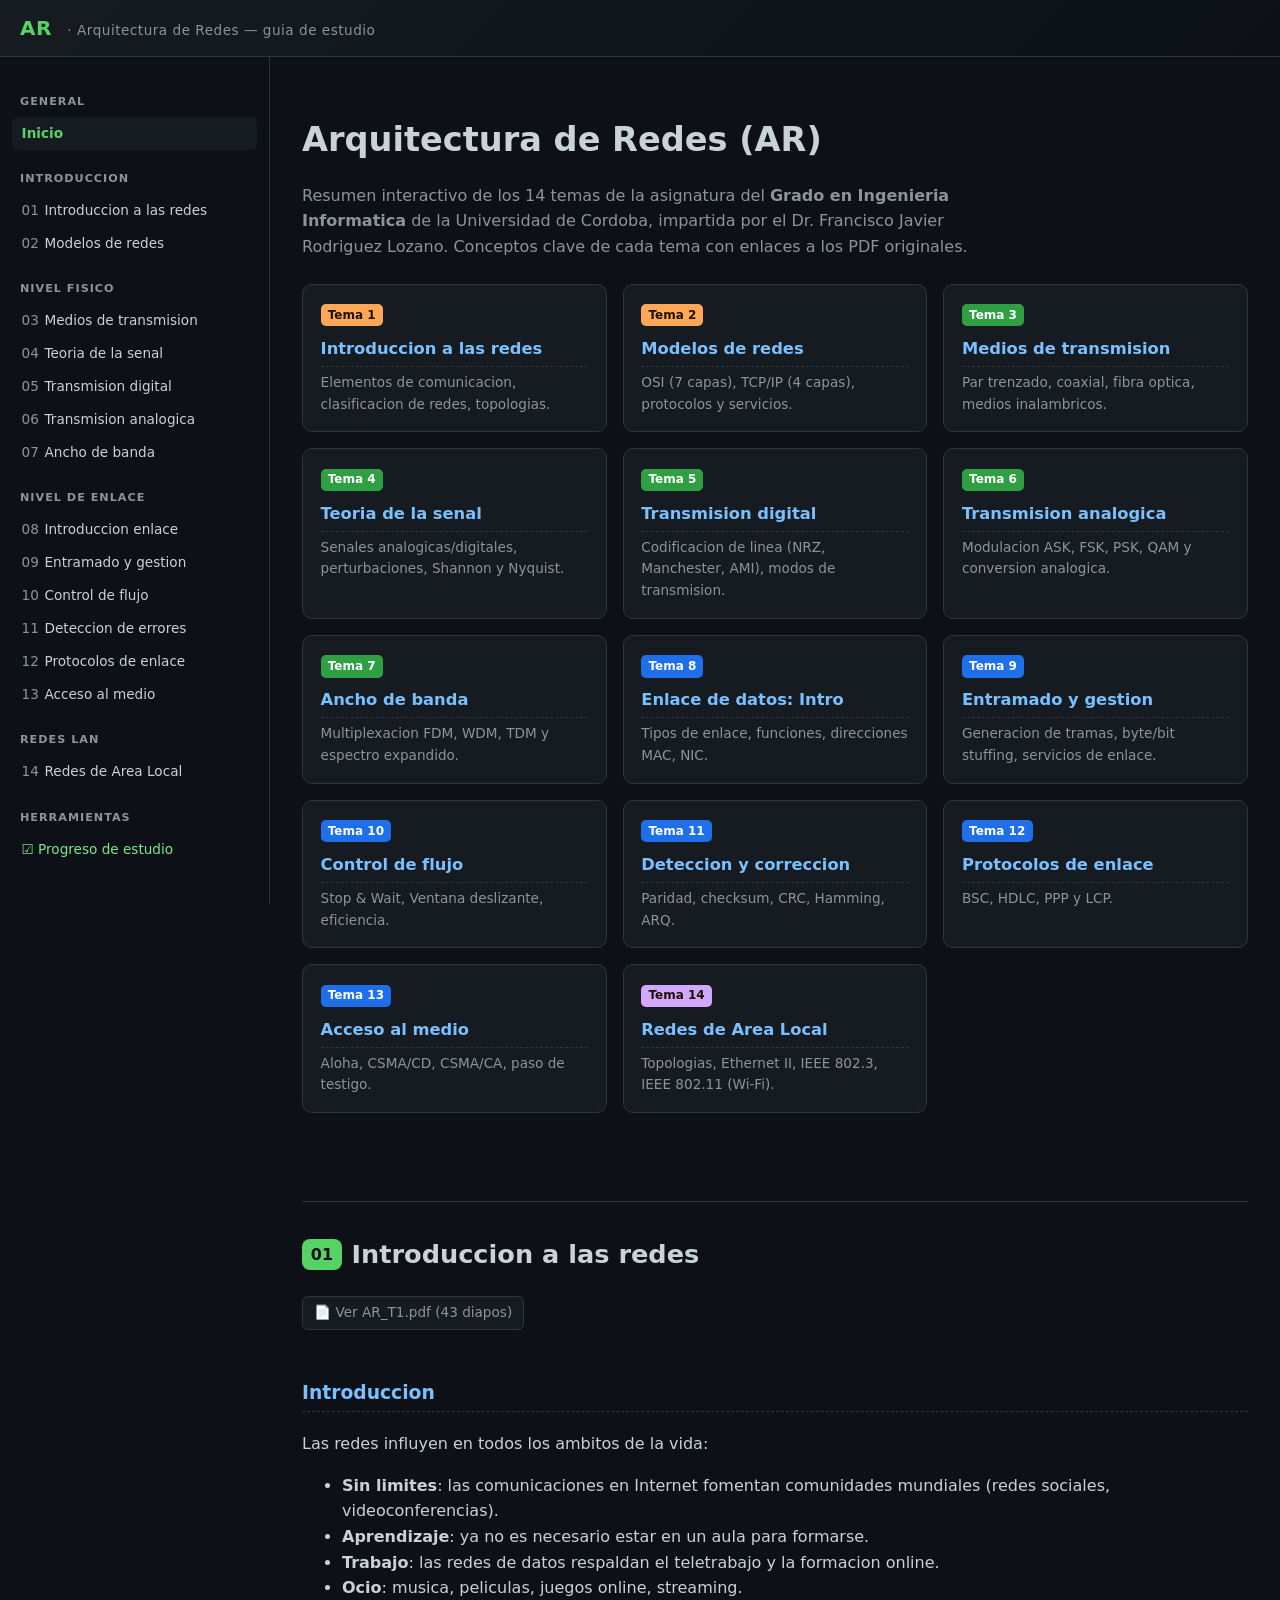
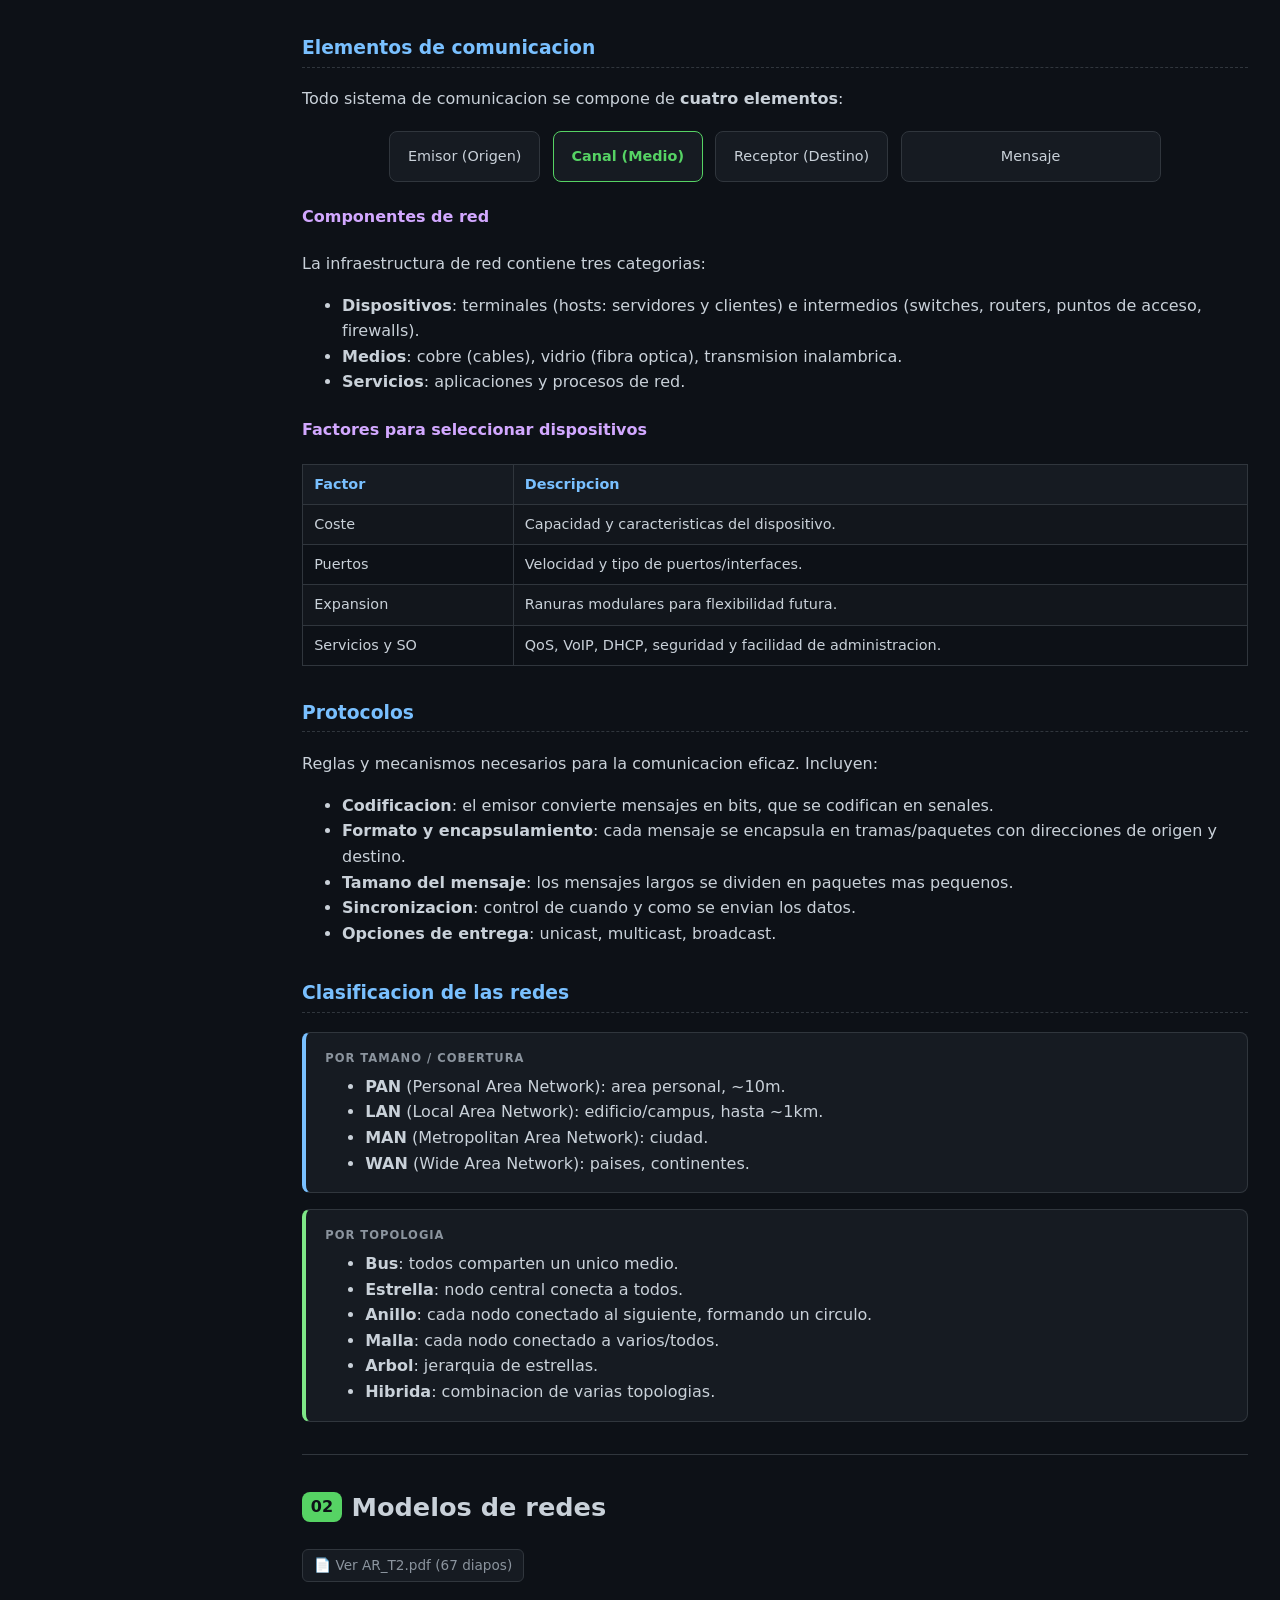
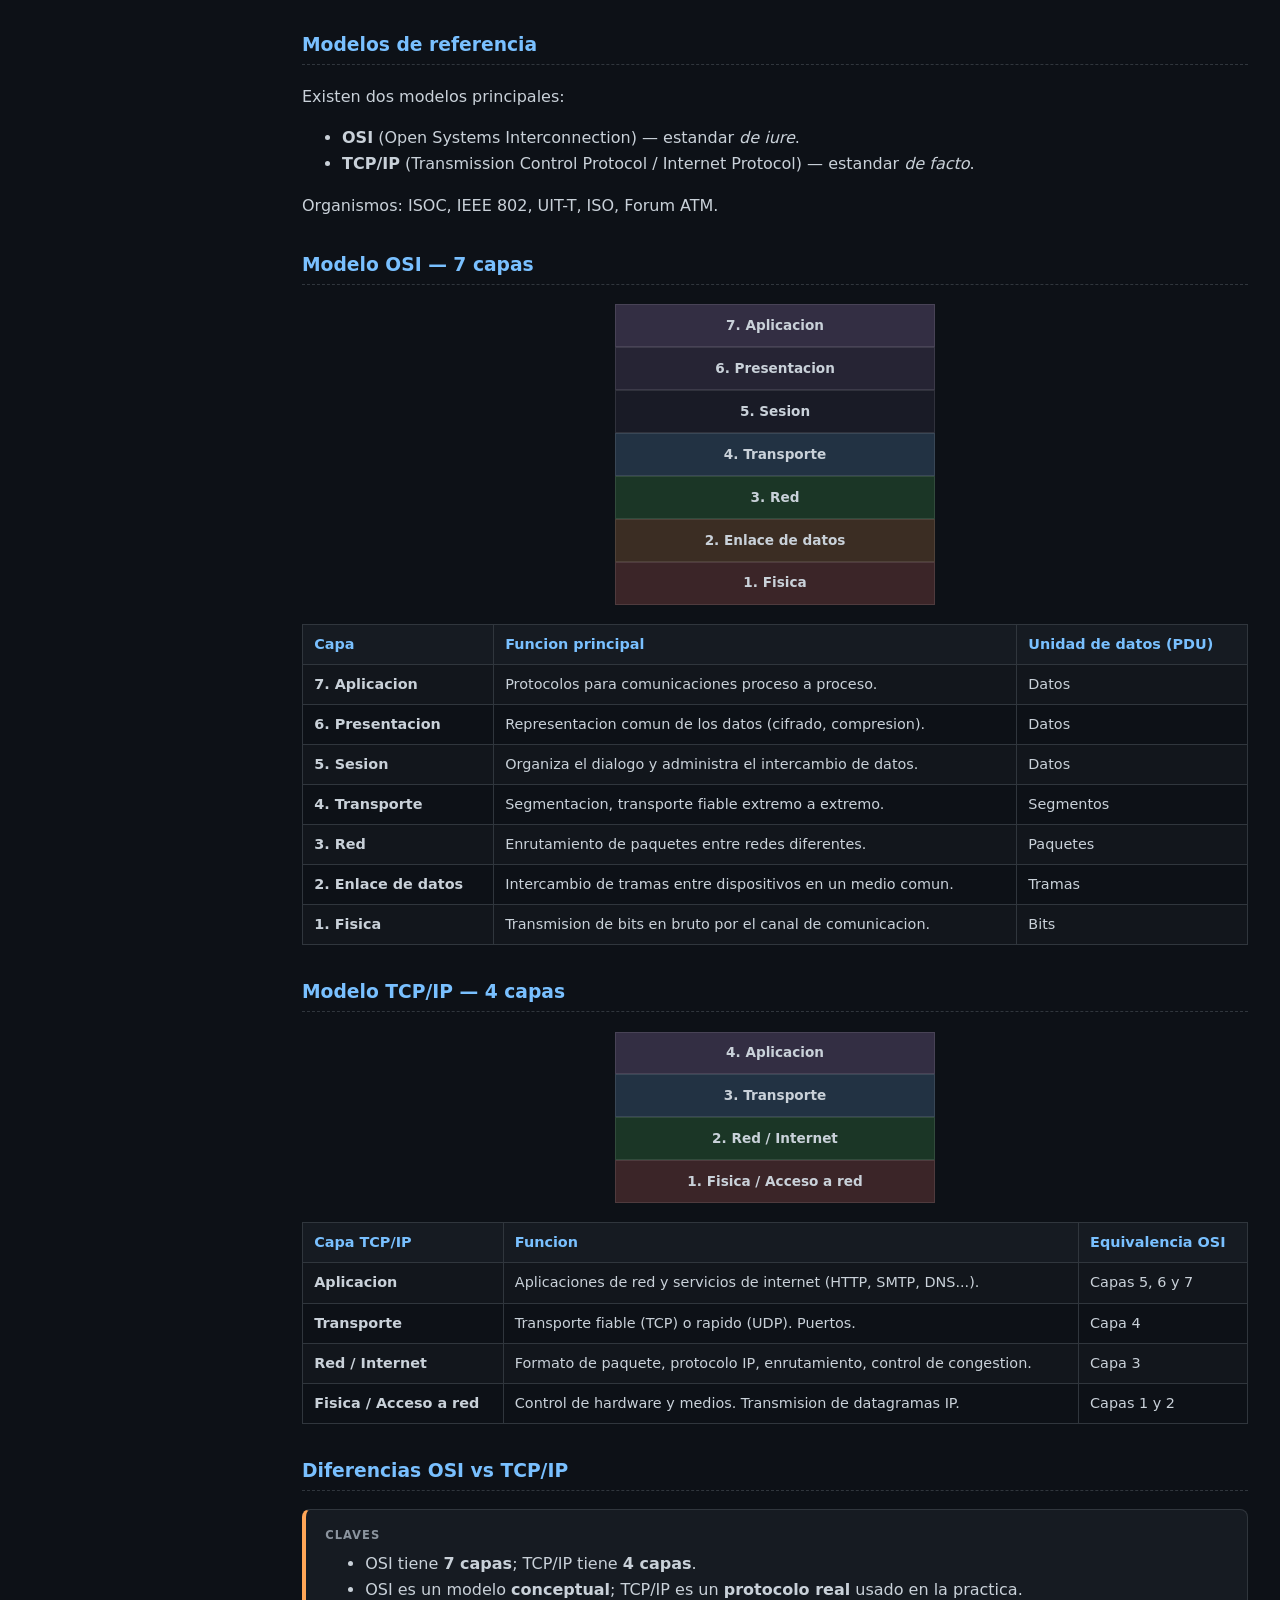
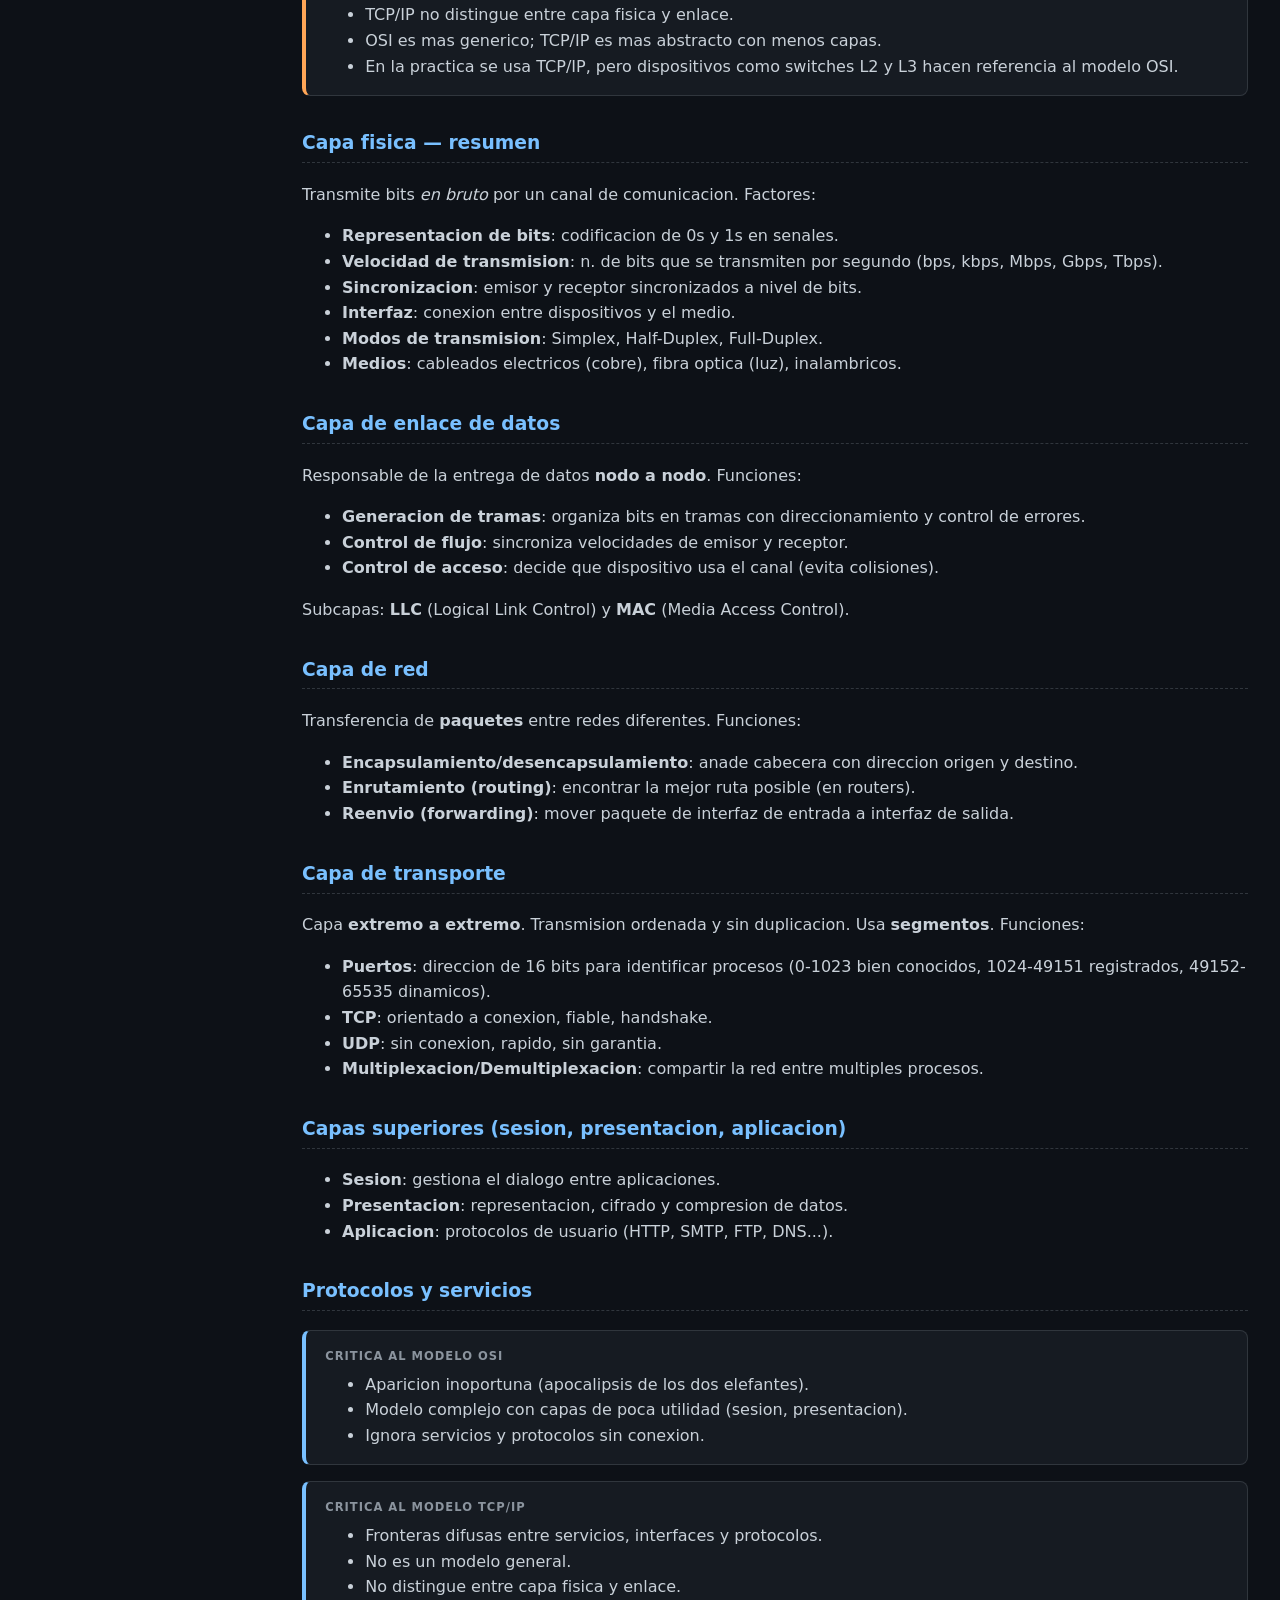
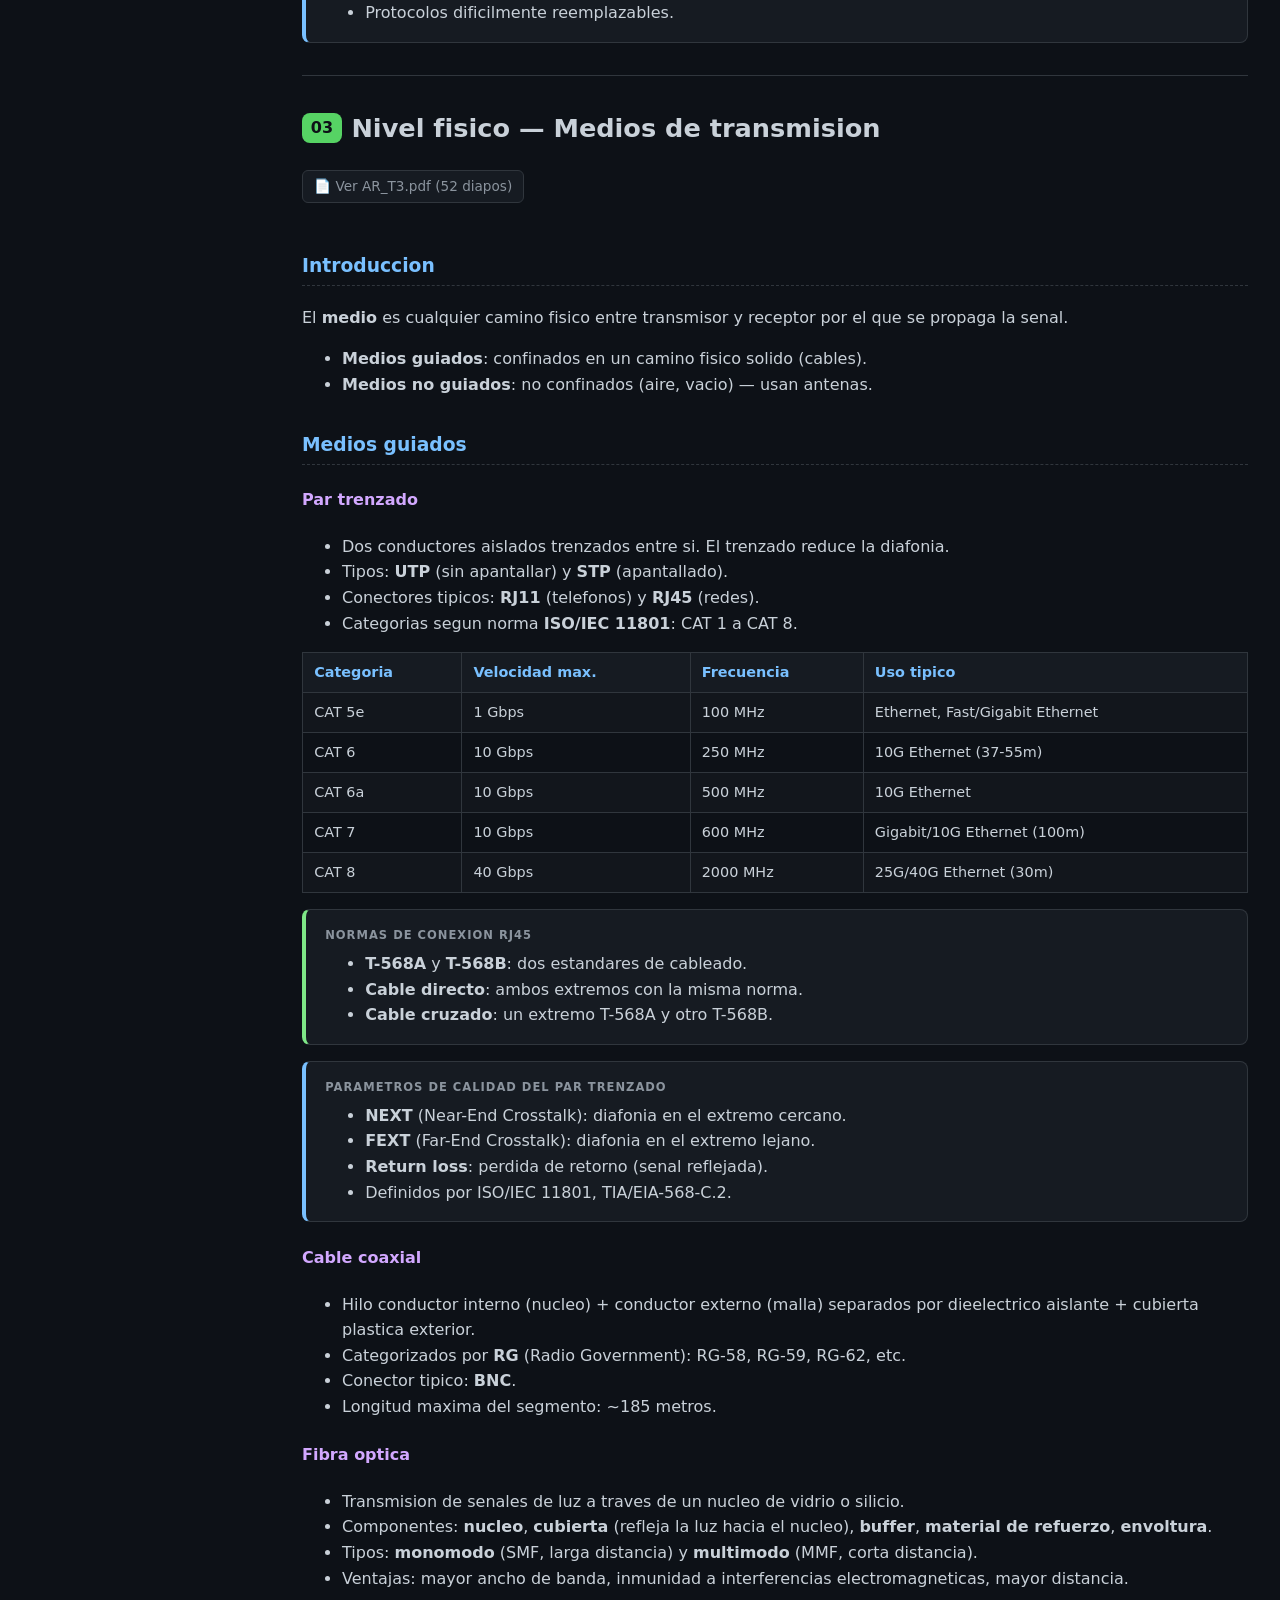
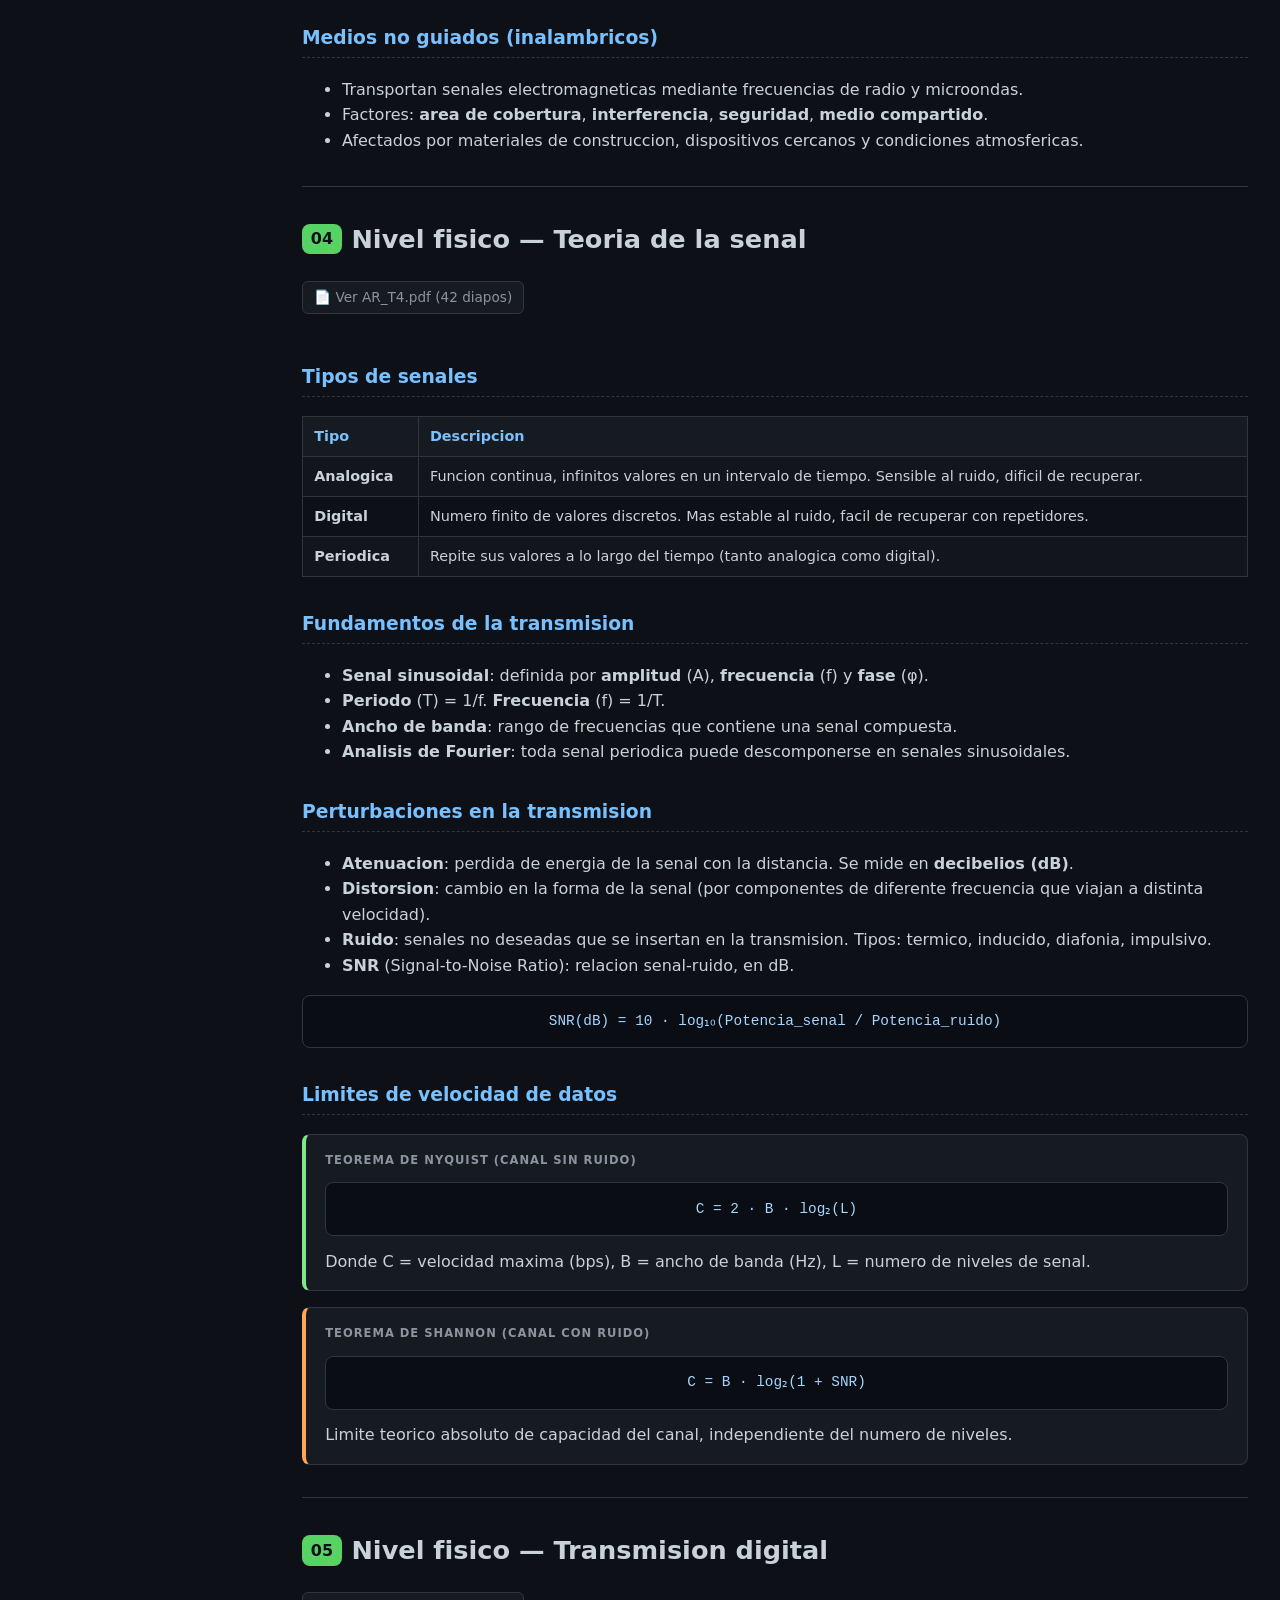
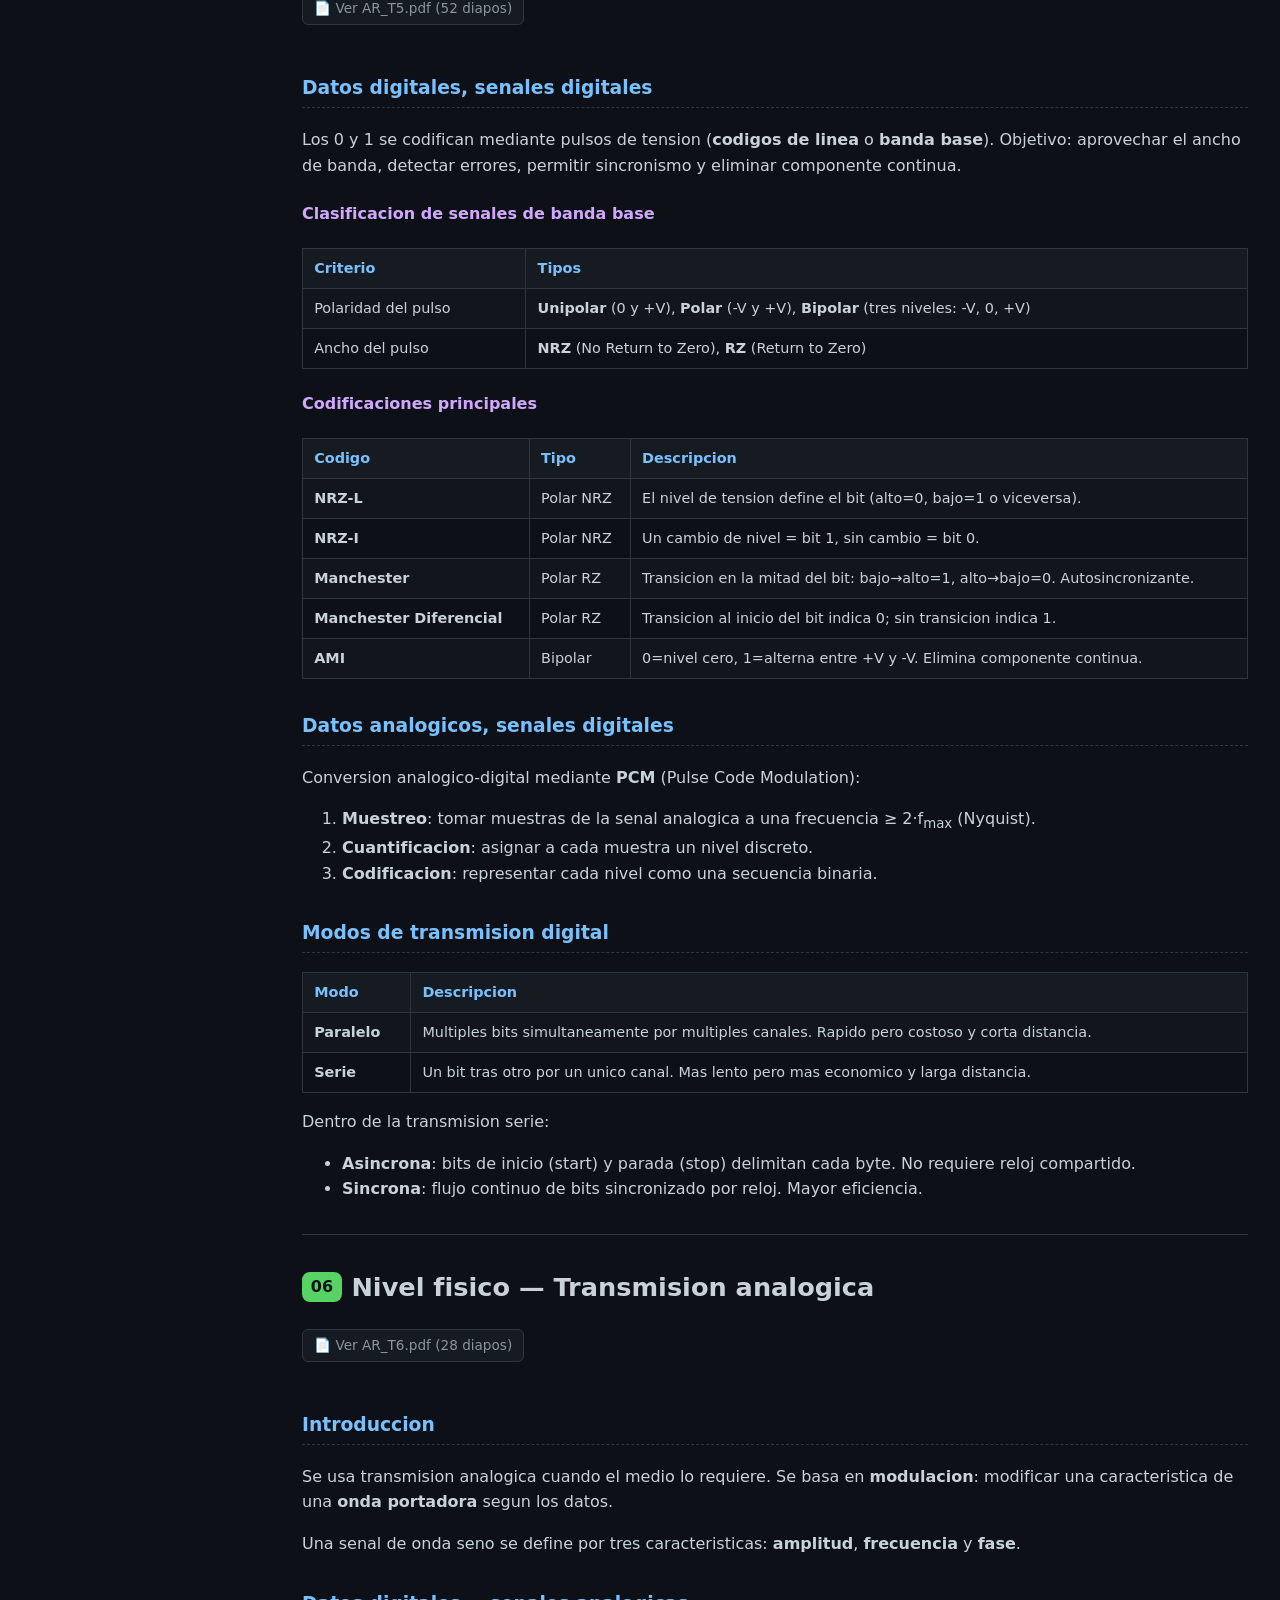
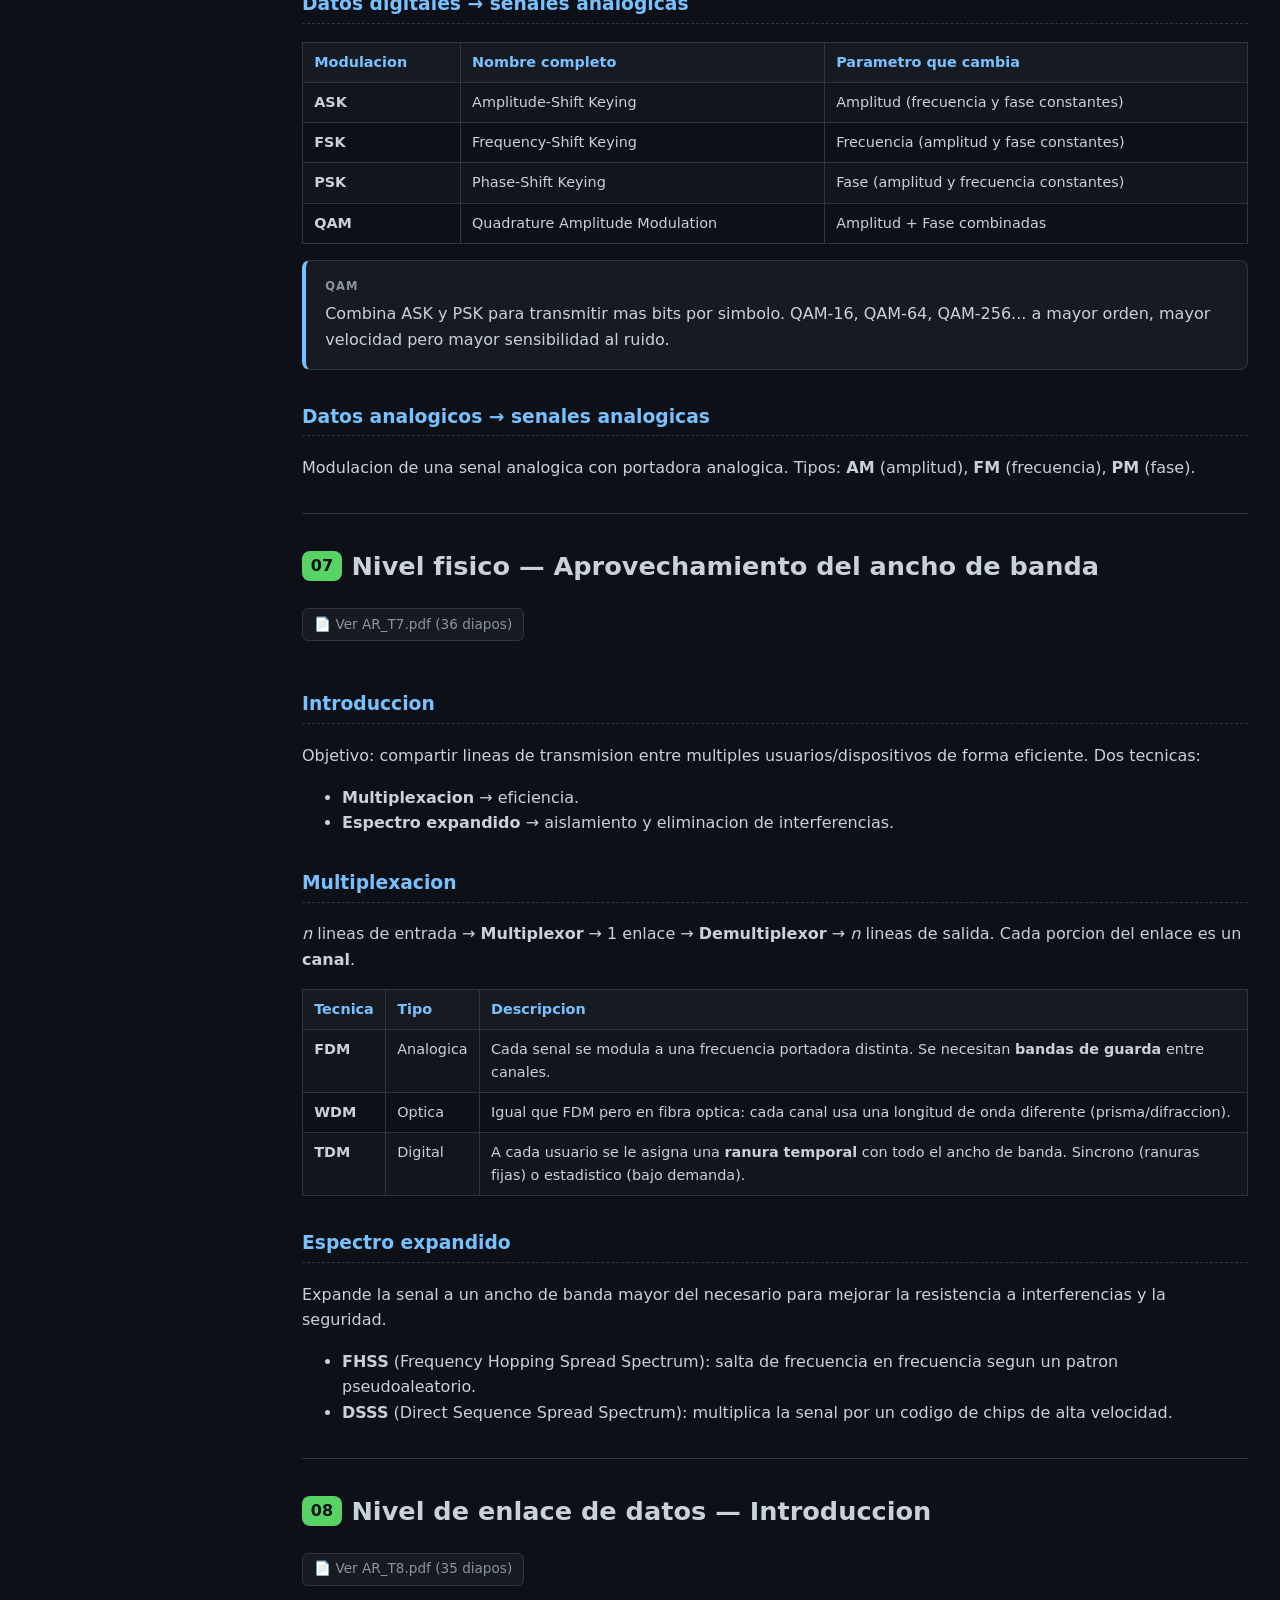
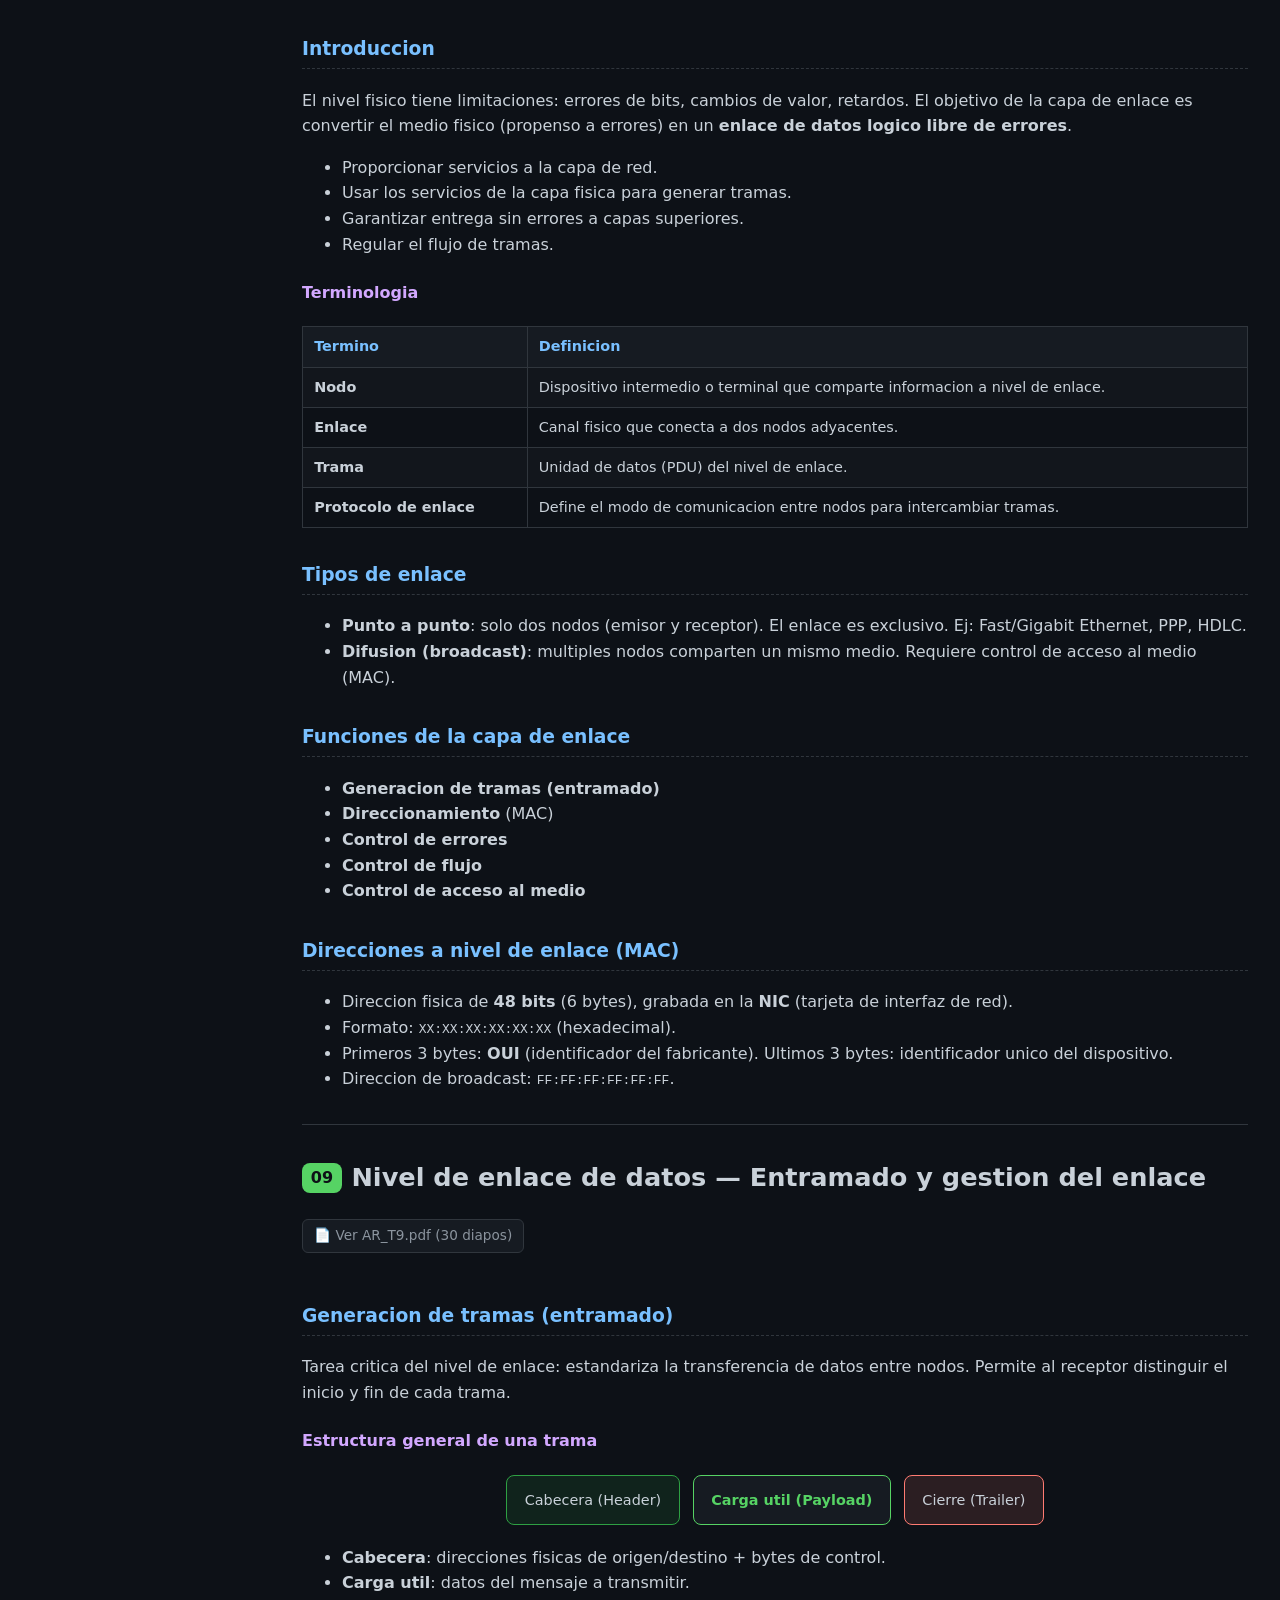
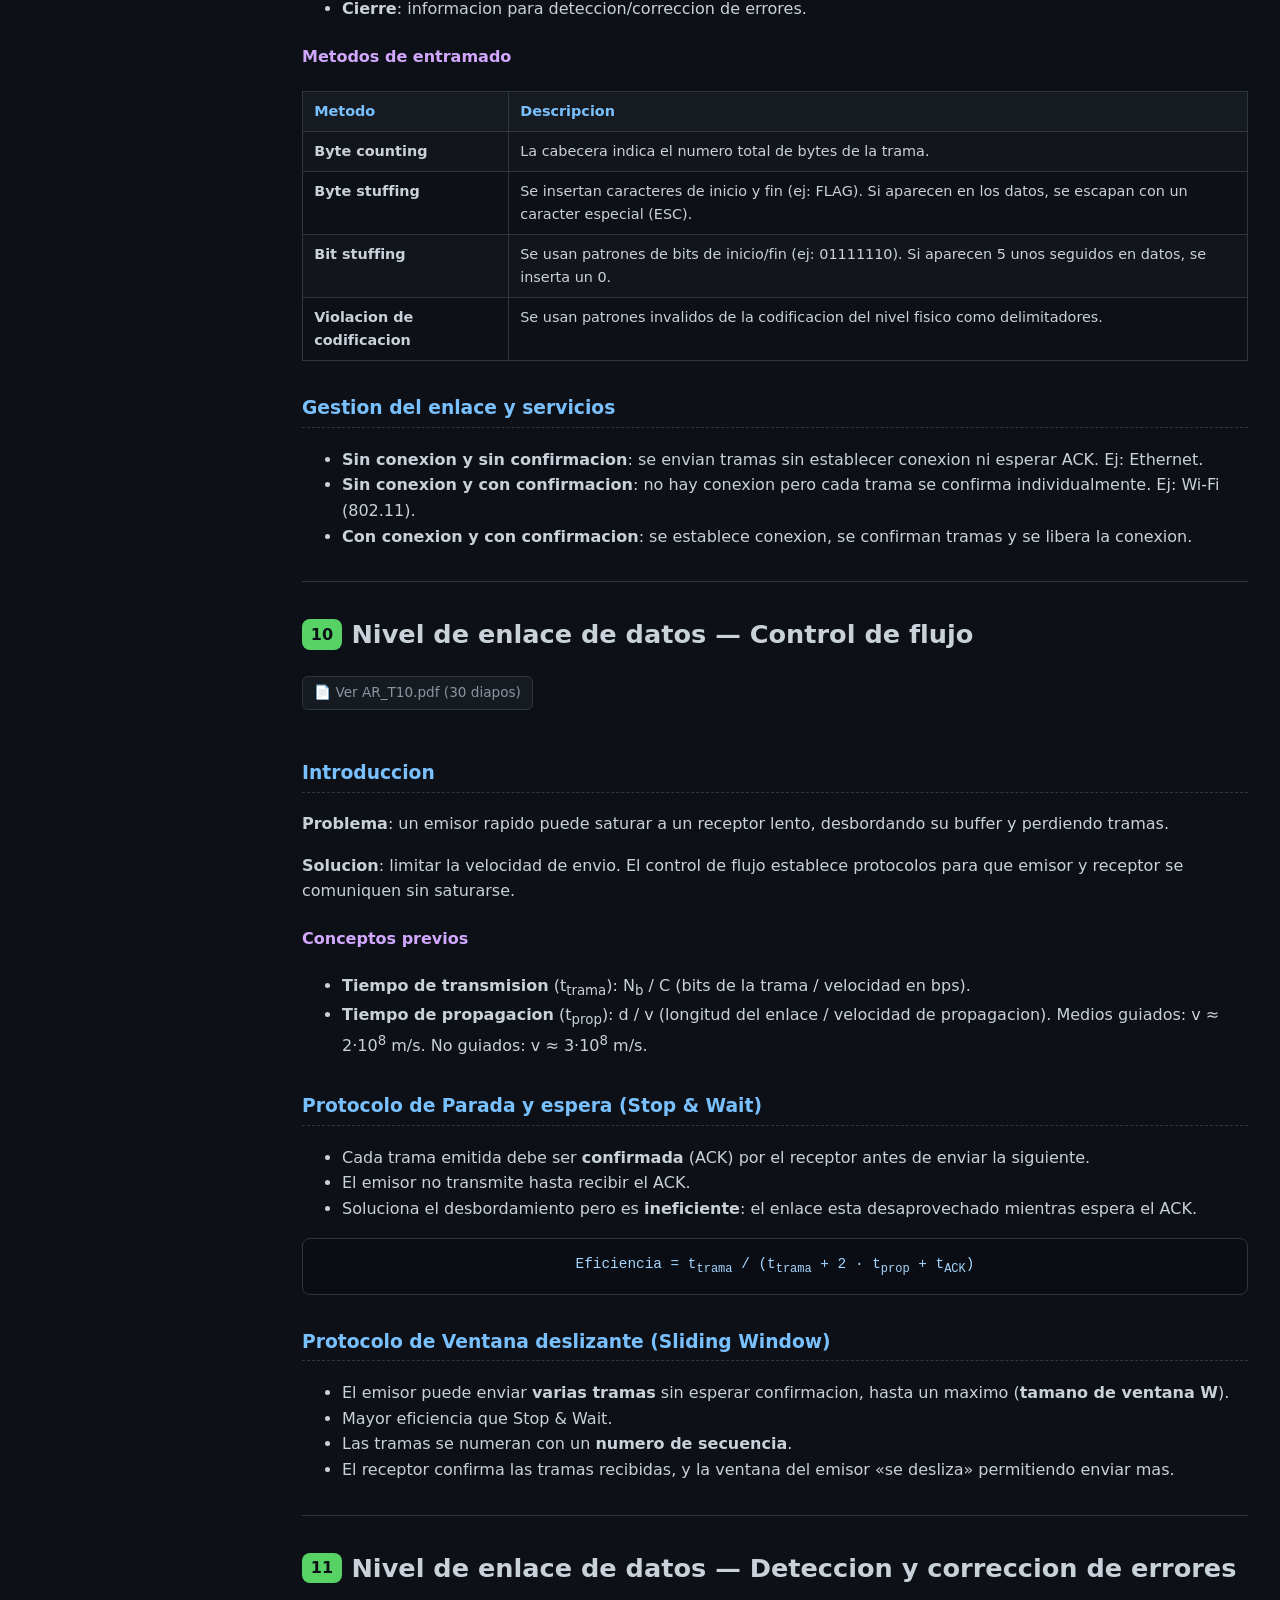
==== ar/index.html @ 30da85ed "Add AR (Arquitectura de Redes) study guide with progress tracker 14 topics covering physical layer, " ====
<!DOCTYPE html>
<html lang="es">
<head>
<meta charset="UTF-8">
<meta name="viewport" content="width=device-width, initial-scale=1.0">
<title>AR · Arquitectura de Redes — Guia de estudio</title>
<style>
:root{
  --bg:#0d1117;
  --bg-card:#161b22;
  --bg-code:#0a0e14;
  --border:#30363d;
  --text:#c9d1d9;
  --text-dim:#8b949e;
  --accent:#56d364;
  --accent2:#79c0ff;
  --green:#7ee787;
  --purple:#d2a8ff;
  --red:#ff7b72;
  --blue:#a5d6ff;
  --orange:#ffa657;
  --sidebar-w:270px;
}
*{box-sizing:border-box;}
html{scroll-behavior:smooth;}
body{
  margin:0;
  font-family:'Segoe UI',system-ui,-apple-system,Roboto,sans-serif;
  background:var(--bg);
  color:var(--text);
  line-height:1.6;
}
a{color:var(--accent2);text-decoration:none;}
a:hover{text-decoration:underline;}

.topbar{
  position:sticky;top:0;z-index:50;
  display:flex;align-items:center;gap:1rem;
  background:linear-gradient(135deg,#161b22,#0d1117);
  border-bottom:1px solid var(--border);
  padding:.75rem 1.25rem;
}
.topbar .logo{
  font-weight:800;font-size:1.25rem;letter-spacing:.5px;
  color:var(--accent);
}
.topbar .logo span{color:var(--text-dim);font-weight:400;font-size:.85rem;margin-left:.5rem;}
#navToggle{
  display:none;
  margin-left:auto;
  background:var(--bg-card);border:1px solid var(--border);color:var(--text);
  padding:.4rem .7rem;border-radius:6px;cursor:pointer;font-size:1rem;
}

.layout{display:flex;max-width:1400px;margin:0 auto;}
.sidebar{
  width:var(--sidebar-w);flex:none;
  position:sticky;top:53px;align-self:flex-start;
  height:calc(100vh - 53px);overflow-y:auto;
  border-right:1px solid var(--border);
  padding:1rem .75rem 2rem;
}
.sidebar h4{
  text-transform:uppercase;font-size:.7rem;letter-spacing:1px;
  color:var(--text-dim);margin:1.25rem 0 .4rem .5rem;
}
.sidebar a{
  display:block;color:var(--text);padding:.35rem .6rem;border-radius:6px;
  font-size:.85rem;
}
.sidebar a:hover{background:var(--bg-card);text-decoration:none;}
.sidebar a.active{background:var(--bg-card);color:var(--accent);font-weight:600;}
.sidebar .tnum{color:var(--text-dim);margin-right:.35rem;font-variant-numeric:tabular-nums;}

main{flex:1;min-width:0;padding:1.5rem 2rem 5rem;}

.hero{padding:2rem 0 1rem;}
.hero h1{font-size:2.1rem;margin:0 0 .25rem;}
.hero p{color:var(--text-dim);max-width:700px;}
.cards{
  display:grid;grid-template-columns:repeat(auto-fill,minmax(230px,1fr));
  gap:1rem;margin:1.5rem 0 2.5rem;
}
.card-link{
  display:block;background:var(--bg-card);border:1px solid var(--border);
  border-radius:10px;padding:1rem 1.1rem;color:var(--text);transition:.15s;
}
.card-link:hover{border-color:var(--accent);transform:translateY(-2px);text-decoration:none;}
.card-link .badge{
  display:inline-block;font-weight:700;
  font-size:.75rem;border-radius:5px;padding:.1rem .45rem;margin-bottom:.4rem;
}
.badge-fisico{background:#2ea043;color:#fff;}
.badge-enlace{background:#1f6feb;color:#fff;}
.badge-intro{background:var(--orange);color:#1a1300;}
.badge-lan{background:var(--purple);color:#1a1300;}
.card-link h3{margin:.2rem 0 .3rem;font-size:1.02rem;}
.card-link p{margin:0;color:var(--text-dim);font-size:.85rem;}

section.tema{
  border-top:1px solid var(--border);
  padding-top:2rem;margin-top:2rem;
}
section.tema > h2{
  font-size:1.6rem;margin-top:0;
  display:flex;align-items:center;gap:.6rem;
}
section.tema > h2 .num{
  background:var(--accent);color:#0d1117;font-weight:800;
  border-radius:8px;padding:.15rem .55rem;font-size:1rem;
}
h3{color:var(--accent2);border-bottom:1px dashed var(--border);padding-bottom:.25rem;margin-top:2rem;}
h4{color:var(--purple);margin-top:1.4rem;}

.pdf-link{
  display:inline-flex;align-items:center;gap:.4rem;
  background:var(--bg-card);border:1px solid var(--border);
  padding:.3rem .7rem;border-radius:6px;font-size:.85rem;color:var(--text-dim);
  margin-bottom:1rem;
}
.pdf-link:hover{color:var(--accent);border-color:var(--accent);text-decoration:none;}

.box{
  background:var(--bg-card);border:1px solid var(--border);
  border-radius:8px;padding:1rem 1.2rem;margin:1rem 0;
}
.note{border-left:4px solid var(--accent2);}
.tip{border-left:4px solid var(--green);}
.warn{border-left:4px solid var(--red);}
.important{border-left:4px solid var(--orange);}
.box > strong:first-child, .box-title{
  display:block;text-transform:uppercase;font-size:.72rem;letter-spacing:1px;
  color:var(--text-dim);margin-bottom:.4rem;
}

.diagram{
  display:flex;flex-wrap:wrap;gap:.8rem;justify-content:center;margin:1.2rem 0;
}
.diagram .node{
  background:var(--bg-card);border:1px solid var(--border);border-radius:8px;
  padding:.8rem 1.1rem;text-align:center;font-size:.9rem;min-width:140px;
}
.diagram .node.center{border-color:var(--accent);color:var(--accent);font-weight:700;}

.layer-stack{
  display:flex;flex-direction:column;align-items:center;gap:0;margin:1.2rem auto;max-width:320px;
}
.layer-stack .layer{
  width:100%;text-align:center;padding:.6rem;font-size:.85rem;font-weight:600;
  border:1px solid rgba(255,255,255,.1);
}

table{border-collapse:collapse;width:100%;margin:1rem 0;font-size:.9rem;}
th,td{border:1px solid var(--border);padding:.5rem .7rem;text-align:left;vertical-align:top;}
th{background:var(--bg-card);color:var(--accent2);}
tr:nth-child(even) td{background:rgba(255,255,255,.02);}
td code, th code{color:var(--blue);}

.formula{
  background:var(--bg-code);border:1px solid var(--border);border-radius:8px;
  padding:.9rem 1.1rem;margin:.8rem 0;overflow-x:auto;
  font-family:'Cascadia Code','Fira Code',Consolas,monospace;font-size:.9rem;
  color:var(--blue);text-align:center;
}

footer{
  border-top:1px solid var(--border);padding:2rem;text-align:center;
  color:var(--text-dim);font-size:.85rem;
}

/* ===== Progress Tracker ===== */
.tracker-table{width:100%;border-collapse:collapse;margin:1rem 0;font-size:.9rem;}
.tracker-table th,.tracker-table td{
  border:1px solid var(--border);padding:.55rem .7rem;text-align:center;vertical-align:middle;
}
.tracker-table th{background:var(--bg-card);color:var(--accent2);font-size:.8rem;text-transform:uppercase;letter-spacing:.5px;}
.tracker-table td:first-child{text-align:left;font-weight:600;min-width:200px;}
.tracker-table .row-done{background:rgba(86,211,100,.06);}
.tracker-table .row-done td:first-child{color:var(--green);}
.check-cell{cursor:pointer;transition:.15s;position:relative;}
.check-cell:hover{background:rgba(255,255,255,.04);}
.check-cell input{display:none;}
.check-cell .ck{
  display:inline-block;width:22px;height:22px;border-radius:5px;
  border:2px solid var(--border);transition:.15s;font-size:0;line-height:22px;
}
.check-cell input:checked+.ck{
  background:var(--accent);border-color:var(--accent);
  font-size:14px;color:#0d1117;
}

/* Stats */
.stats-grid{
  display:grid;grid-template-columns:repeat(auto-fill,minmax(140px,1fr));
  gap:1rem;margin:1.5rem 0;
}
.stat-card{
  background:var(--bg-card);border:1px solid var(--border);border-radius:10px;
  padding:1rem;text-align:center;
}
.stat-card .stat-val{font-size:2rem;font-weight:800;color:var(--accent);}
.stat-card .stat-label{font-size:.75rem;color:var(--text-dim);text-transform:uppercase;letter-spacing:.5px;margin-top:.2rem;}

.progress-bar-wrap{
  background:var(--bg-code);border-radius:8px;height:18px;overflow:hidden;margin:.4rem 0;
  border:1px solid var(--border);
}
.progress-bar-fill{
  height:100%;border-radius:8px;transition:width .4s ease;
  background:linear-gradient(90deg,var(--accent),var(--accent2));
}

.col-progress{margin:1rem 0;}
.col-progress .col-row{
  display:flex;align-items:center;gap:.8rem;margin:.5rem 0;
}
.col-progress .col-label{width:100px;font-size:.85rem;font-weight:600;text-align:right;flex:none;}
.col-progress .col-bar{flex:1;}
.col-progress .col-pct{width:45px;font-size:.85rem;color:var(--text-dim);text-align:right;flex:none;}

/* Chart bars */
.chart-container{margin:1.5rem 0;}
.chart-bar-row{
  display:flex;align-items:center;gap:.6rem;margin:.35rem 0;
}
.chart-bar-label{width:36px;font-size:.78rem;color:var(--text-dim);text-align:right;flex:none;font-weight:700;}
.chart-bar-track{flex:1;height:24px;background:var(--bg-code);border-radius:6px;overflow:hidden;display:flex;border:1px solid var(--border);}
.chart-bar-seg{height:100%;transition:width .4s ease;min-width:0;}
.chart-bar-seg.s-apuntes{background:#ff7b72;}
.chart-bar-seg.s-subrayados{background:#ffa657;}
.chart-bar-seg.s-estudiados{background:#79c0ff;}
.chart-bar-seg.s-test{background:#56d364;}
.chart-bar-val{width:35px;font-size:.78rem;color:var(--text-dim);text-align:left;flex:none;}

.chart-legend{display:flex;gap:1.2rem;flex-wrap:wrap;margin:.8rem 0;font-size:.8rem;}
.chart-legend span{display:flex;align-items:center;gap:.3rem;}
.chart-legend .dot{width:12px;height:12px;border-radius:3px;flex:none;}

/* Donut chart (canvas) */
.donut-wrap{display:flex;align-items:center;justify-content:center;gap:2rem;flex-wrap:wrap;margin:1.5rem 0;}
.donut-wrap canvas{flex:none;}
.donut-info{text-align:center;}
.donut-info .big{font-size:2.6rem;font-weight:800;color:var(--accent);}
.donut-info .sub{color:var(--text-dim);font-size:.85rem;}

/* Reset button */
.btn-reset{
  background:transparent;border:1px solid var(--red);color:var(--red);
  padding:.45rem 1rem;border-radius:6px;cursor:pointer;font-size:.85rem;
  font-family:inherit;margin-top:1rem;
}
.btn-reset:hover{background:var(--red);color:#0d1117;}

@media (max-width:900px){
  .sidebar{
    position:fixed;left:0;top:53px;height:calc(100vh - 53px);
    background:var(--bg);z-index:40;transform:translateX(-100%);
    transition:.2s;width:80vw;max-width:300px;
  }
  .sidebar.open{transform:translateX(0);box-shadow:4px 0 20px rgba(0,0,0,.5);}
  #navToggle{display:block;}
  main{padding:1.25rem 1.1rem 4rem;}
}
</style>
</head>
<body>

<div class="topbar">
  <div class="logo">AR <span>· Arquitectura de Redes — guia de estudio</span></div>
  <button id="navToggle" aria-label="Abrir indice">&#9776; Indice</button>
</div>

<div class="layout">
  <nav class="sidebar" id="sidebar">
    <h4>General</h4>
    <a href="#inicio">Inicio</a>

    <h4>Introduccion</h4>
    <a href="#tema1"><span class="tnum">01</span>Introduccion a las redes</a>
    <a href="#tema2"><span class="tnum">02</span>Modelos de redes</a>

    <h4>Nivel fisico</h4>
    <a href="#tema3"><span class="tnum">03</span>Medios de transmision</a>
    <a href="#tema4"><span class="tnum">04</span>Teoria de la senal</a>
    <a href="#tema5"><span class="tnum">05</span>Transmision digital</a>
    <a href="#tema6"><span class="tnum">06</span>Transmision analogica</a>
    <a href="#tema7"><span class="tnum">07</span>Ancho de banda</a>

    <h4>Nivel de enlace</h4>
    <a href="#tema8"><span class="tnum">08</span>Introduccion enlace</a>
    <a href="#tema9"><span class="tnum">09</span>Entramado y gestion</a>
    <a href="#tema10"><span class="tnum">10</span>Control de flujo</a>
    <a href="#tema11"><span class="tnum">11</span>Deteccion de errores</a>
    <a href="#tema12"><span class="tnum">12</span>Protocolos de enlace</a>
    <a href="#tema13"><span class="tnum">13</span>Acceso al medio</a>

    <h4>Redes LAN</h4>
    <a href="#tema14"><span class="tnum">14</span>Redes de Area Local</a>

    <h4>Herramientas</h4>
    <a href="#progreso" style="color:var(--green);">&#9745; Progreso de estudio</a>
  </nav>

  <main>

  <!-- ============================================================ -->
  <!-- INICIO -->
  <!-- ============================================================ -->
  <section id="inicio" class="hero">
    <h1>Arquitectura de Redes (AR)</h1>
    <p>Resumen interactivo de los 14 temas de la asignatura del <strong>Grado en Ingenieria Informatica</strong> de la Universidad de Cordoba,
    impartida por el Dr. Francisco Javier Rodriguez Lozano. Conceptos clave de cada tema con enlaces a los PDF originales.</p>

    <div class="cards">
      <a class="card-link" href="#tema1"><span class="badge badge-intro">Tema 1</span><h3>Introduccion a las redes</h3><p>Elementos de comunicacion, clasificacion de redes, topologias.</p></a>
      <a class="card-link" href="#tema2"><span class="badge badge-intro">Tema 2</span><h3>Modelos de redes</h3><p>OSI (7 capas), TCP/IP (4 capas), protocolos y servicios.</p></a>
      <a class="card-link" href="#tema3"><span class="badge badge-fisico">Tema 3</span><h3>Medios de transmision</h3><p>Par trenzado, coaxial, fibra optica, medios inalambricos.</p></a>
      <a class="card-link" href="#tema4"><span class="badge badge-fisico">Tema 4</span><h3>Teoria de la senal</h3><p>Senales analogicas/digitales, perturbaciones, Shannon y Nyquist.</p></a>
      <a class="card-link" href="#tema5"><span class="badge badge-fisico">Tema 5</span><h3>Transmision digital</h3><p>Codificacion de linea (NRZ, Manchester, AMI), modos de transmision.</p></a>
      <a class="card-link" href="#tema6"><span class="badge badge-fisico">Tema 6</span><h3>Transmision analogica</h3><p>Modulacion ASK, FSK, PSK, QAM y conversion analogica.</p></a>
      <a class="card-link" href="#tema7"><span class="badge badge-fisico">Tema 7</span><h3>Ancho de banda</h3><p>Multiplexacion FDM, WDM, TDM y espectro expandido.</p></a>
      <a class="card-link" href="#tema8"><span class="badge badge-enlace">Tema 8</span><h3>Enlace de datos: Intro</h3><p>Tipos de enlace, funciones, direcciones MAC, NIC.</p></a>
      <a class="card-link" href="#tema9"><span class="badge badge-enlace">Tema 9</span><h3>Entramado y gestion</h3><p>Generacion de tramas, byte/bit stuffing, servicios de enlace.</p></a>
      <a class="card-link" href="#tema10"><span class="badge badge-enlace">Tema 10</span><h3>Control de flujo</h3><p>Stop & Wait, Ventana deslizante, eficiencia.</p></a>
      <a class="card-link" href="#tema11"><span class="badge badge-enlace">Tema 11</span><h3>Deteccion y correccion</h3><p>Paridad, checksum, CRC, Hamming, ARQ.</p></a>
      <a class="card-link" href="#tema12"><span class="badge badge-enlace">Tema 12</span><h3>Protocolos de enlace</h3><p>BSC, HDLC, PPP y LCP.</p></a>
      <a class="card-link" href="#tema13"><span class="badge badge-enlace">Tema 13</span><h3>Acceso al medio</h3><p>Aloha, CSMA/CD, CSMA/CA, paso de testigo.</p></a>
      <a class="card-link" href="#tema14"><span class="badge badge-lan">Tema 14</span><h3>Redes de Area Local</h3><p>Topologias, Ethernet II, IEEE 802.3, IEEE 802.11 (Wi-Fi).</p></a>
    </div>
  </section>

  <!-- ============================================================ -->
  <!-- TEMA 1 -->
  <!-- ============================================================ -->
  <section id="tema1" class="tema">
    <h2><span class="num">01</span> Introduccion a las redes</h2>
    <a class="pdf-link" href="AR_T1.pdf" target="_blank">&#128196; Ver AR_T1.pdf (43 diapos)</a>

    <h3>Introduccion</h3>
    <p>Las redes influyen en todos los ambitos de la vida:</p>
    <ul>
      <li><strong>Sin limites</strong>: las comunicaciones en Internet fomentan comunidades mundiales (redes sociales, videoconferencias).</li>
      <li><strong>Aprendizaje</strong>: ya no es necesario estar en un aula para formarse.</li>
      <li><strong>Trabajo</strong>: las redes de datos respaldan el teletrabajo y la formacion online.</li>
      <li><strong>Ocio</strong>: musica, peliculas, juegos online, streaming.</li>
    </ul>

    <h3>Elementos de comunicacion</h3>
    <p>Todo sistema de comunicacion se compone de <strong>cuatro elementos</strong>:</p>
    <div class="diagram">
      <div class="node">Emisor (Origen)</div>
      <div class="node center">Canal (Medio)</div>
      <div class="node">Receptor (Destino)</div>
      <div class="node" style="flex-basis:100%;max-width:260px;">Mensaje</div>
    </div>

    <h4>Componentes de red</h4>
    <p>La infraestructura de red contiene tres categorias:</p>
    <ul>
      <li><strong>Dispositivos</strong>: terminales (hosts: servidores y clientes) e intermedios (switches, routers, puntos de acceso, firewalls).</li>
      <li><strong>Medios</strong>: cobre (cables), vidrio (fibra optica), transmision inalambrica.</li>
      <li><strong>Servicios</strong>: aplicaciones y procesos de red.</li>
    </ul>

    <h4>Factores para seleccionar dispositivos</h4>
    <table>
      <tr><th>Factor</th><th>Descripcion</th></tr>
      <tr><td>Coste</td><td>Capacidad y caracteristicas del dispositivo.</td></tr>
      <tr><td>Puertos</td><td>Velocidad y tipo de puertos/interfaces.</td></tr>
      <tr><td>Expansion</td><td>Ranuras modulares para flexibilidad futura.</td></tr>
      <tr><td>Servicios y SO</td><td>QoS, VoIP, DHCP, seguridad y facilidad de administracion.</td></tr>
    </table>

    <h3>Protocolos</h3>
    <p>Reglas y mecanismos necesarios para la comunicacion eficaz. Incluyen:</p>
    <ul>
      <li><strong>Codificacion</strong>: el emisor convierte mensajes en bits, que se codifican en senales.</li>
      <li><strong>Formato y encapsulamiento</strong>: cada mensaje se encapsula en tramas/paquetes con direcciones de origen y destino.</li>
      <li><strong>Tamano del mensaje</strong>: los mensajes largos se dividen en paquetes mas pequenos.</li>
      <li><strong>Sincronizacion</strong>: control de cuando y como se envian los datos.</li>
      <li><strong>Opciones de entrega</strong>: unicast, multicast, broadcast.</li>
    </ul>

    <h3>Clasificacion de las redes</h3>
    <div class="box note">
      <strong class="box-title">Por tamano / cobertura</strong>
      <ul style="margin:.3rem 0 0;">
        <li><strong>PAN</strong> (Personal Area Network): area personal, ~10m.</li>
        <li><strong>LAN</strong> (Local Area Network): edificio/campus, hasta ~1km.</li>
        <li><strong>MAN</strong> (Metropolitan Area Network): ciudad.</li>
        <li><strong>WAN</strong> (Wide Area Network): paises, continentes.</li>
      </ul>
    </div>

    <div class="box tip">
      <strong class="box-title">Por topologia</strong>
      <ul style="margin:.3rem 0 0;">
        <li><strong>Bus</strong>: todos comparten un unico medio.</li>
        <li><strong>Estrella</strong>: nodo central conecta a todos.</li>
        <li><strong>Anillo</strong>: cada nodo conectado al siguiente, formando un circulo.</li>
        <li><strong>Malla</strong>: cada nodo conectado a varios/todos.</li>
        <li><strong>Arbol</strong>: jerarquia de estrellas.</li>
        <li><strong>Hibrida</strong>: combinacion de varias topologias.</li>
      </ul>
    </div>
  </section>

  <!-- ============================================================ -->
  <!-- TEMA 2 -->
  <!-- ============================================================ -->
  <section id="tema2" class="tema">
    <h2><span class="num">02</span> Modelos de redes</h2>
    <a class="pdf-link" href="AR_T2.pdf" target="_blank">&#128196; Ver AR_T2.pdf (67 diapos)</a>

    <h3>Modelos de referencia</h3>
    <p>Existen dos modelos principales:</p>
    <ul>
      <li><strong>OSI</strong> (Open Systems Interconnection) &mdash; estandar <em>de iure</em>.</li>
      <li><strong>TCP/IP</strong> (Transmission Control Protocol / Internet Protocol) &mdash; estandar <em>de facto</em>.</li>
    </ul>
    <p>Organismos: ISOC, IEEE 802, UIT-T, ISO, Forum ATM.</p>

    <h3>Modelo OSI &mdash; 7 capas</h3>
    <div class="layer-stack">
      <div class="layer" style="background:#d2a8ff30;">7. Aplicacion</div>
      <div class="layer" style="background:#d2a8ff20;">6. Presentacion</div>
      <div class="layer" style="background:#d2a8ff10;">5. Sesion</div>
      <div class="layer" style="background:#79c0ff30;">4. Transporte</div>
      <div class="layer" style="background:#56d36430;">3. Red</div>
      <div class="layer" style="background:#ffa65730;">2. Enlace de datos</div>
      <div class="layer" style="background:#ff7b7230;">1. Fisica</div>
    </div>

    <table>
      <tr><th>Capa</th><th>Funcion principal</th><th>Unidad de datos (PDU)</th></tr>
      <tr><td><strong>7. Aplicacion</strong></td><td>Protocolos para comunicaciones proceso a proceso.</td><td>Datos</td></tr>
      <tr><td><strong>6. Presentacion</strong></td><td>Representacion comun de los datos (cifrado, compresion).</td><td>Datos</td></tr>
      <tr><td><strong>5. Sesion</strong></td><td>Organiza el dialogo y administra el intercambio de datos.</td><td>Datos</td></tr>
      <tr><td><strong>4. Transporte</strong></td><td>Segmentacion, transporte fiable extremo a extremo.</td><td>Segmentos</td></tr>
      <tr><td><strong>3. Red</strong></td><td>Enrutamiento de paquetes entre redes diferentes.</td><td>Paquetes</td></tr>
      <tr><td><strong>2. Enlace de datos</strong></td><td>Intercambio de tramas entre dispositivos en un medio comun.</td><td>Tramas</td></tr>
      <tr><td><strong>1. Fisica</strong></td><td>Transmision de bits en bruto por el canal de comunicacion.</td><td>Bits</td></tr>
    </table>

    <h3>Modelo TCP/IP &mdash; 4 capas</h3>
    <div class="layer-stack">
      <div class="layer" style="background:#d2a8ff30;">4. Aplicacion</div>
      <div class="layer" style="background:#79c0ff30;">3. Transporte</div>
      <div class="layer" style="background:#56d36430;">2. Red / Internet</div>
      <div class="layer" style="background:#ff7b7230;">1. Fisica / Acceso a red</div>
    </div>

    <table>
      <tr><th>Capa TCP/IP</th><th>Funcion</th><th>Equivalencia OSI</th></tr>
      <tr><td><strong>Aplicacion</strong></td><td>Aplicaciones de red y servicios de internet (HTTP, SMTP, DNS...).</td><td>Capas 5, 6 y 7</td></tr>
      <tr><td><strong>Transporte</strong></td><td>Transporte fiable (TCP) o rapido (UDP). Puertos.</td><td>Capa 4</td></tr>
      <tr><td><strong>Red / Internet</strong></td><td>Formato de paquete, protocolo IP, enrutamiento, control de congestion.</td><td>Capa 3</td></tr>
      <tr><td><strong>Fisica / Acceso a red</strong></td><td>Control de hardware y medios. Transmision de datagramas IP.</td><td>Capas 1 y 2</td></tr>
    </table>

    <h3>Diferencias OSI vs TCP/IP</h3>
    <div class="box important">
      <strong class="box-title">Claves</strong>
      <ul style="margin:.3rem 0 0;">
        <li>OSI tiene <strong>7 capas</strong>; TCP/IP tiene <strong>4 capas</strong>.</li>
        <li>OSI es un modelo <strong>conceptual</strong>; TCP/IP es un <strong>protocolo real</strong> usado en la practica.</li>
        <li>TCP/IP no distingue entre capa fisica y enlace.</li>
        <li>OSI es mas generico; TCP/IP es mas abstracto con menos capas.</li>
        <li>En la practica se usa TCP/IP, pero dispositivos como switches L2 y L3 hacen referencia al modelo OSI.</li>
      </ul>
    </div>

    <h3>Capa fisica &mdash; resumen</h3>
    <p>Transmite bits <em>en bruto</em> por un canal de comunicacion. Factores:</p>
    <ul>
      <li><strong>Representacion de bits</strong>: codificacion de 0s y 1s en senales.</li>
      <li><strong>Velocidad de transmision</strong>: n. de bits que se transmiten por segundo (bps, kbps, Mbps, Gbps, Tbps).</li>
      <li><strong>Sincronizacion</strong>: emisor y receptor sincronizados a nivel de bits.</li>
      <li><strong>Interfaz</strong>: conexion entre dispositivos y el medio.</li>
      <li><strong>Modos de transmision</strong>: Simplex, Half-Duplex, Full-Duplex.</li>
      <li><strong>Medios</strong>: cableados electricos (cobre), fibra optica (luz), inalambricos.</li>
    </ul>

    <h3>Capa de enlace de datos</h3>
    <p>Responsable de la entrega de datos <strong>nodo a nodo</strong>. Funciones:</p>
    <ul>
      <li><strong>Generacion de tramas</strong>: organiza bits en tramas con direccionamiento y control de errores.</li>
      <li><strong>Control de flujo</strong>: sincroniza velocidades de emisor y receptor.</li>
      <li><strong>Control de acceso</strong>: decide que dispositivo usa el canal (evita colisiones).</li>
    </ul>
    <p>Subcapas: <strong>LLC</strong> (Logical Link Control) y <strong>MAC</strong> (Media Access Control).</p>

    <h3>Capa de red</h3>
    <p>Transferencia de <strong>paquetes</strong> entre redes diferentes. Funciones:</p>
    <ul>
      <li><strong>Encapsulamiento/desencapsulamiento</strong>: anade cabecera con direccion origen y destino.</li>
      <li><strong>Enrutamiento (routing)</strong>: encontrar la mejor ruta posible (en routers).</li>
      <li><strong>Reenvio (forwarding)</strong>: mover paquete de interfaz de entrada a interfaz de salida.</li>
    </ul>

    <h3>Capa de transporte</h3>
    <p>Capa <strong>extremo a extremo</strong>. Transmision ordenada y sin duplicacion. Usa <strong>segmentos</strong>. Funciones:</p>
    <ul>
      <li><strong>Puertos</strong>: direccion de 16 bits para identificar procesos (0-1023 bien conocidos, 1024-49151 registrados, 49152-65535 dinamicos).</li>
      <li><strong>TCP</strong>: orientado a conexion, fiable, handshake.</li>
      <li><strong>UDP</strong>: sin conexion, rapido, sin garantia.</li>
      <li><strong>Multiplexacion/Demultiplexacion</strong>: compartir la red entre multiples procesos.</li>
    </ul>

    <h3>Capas superiores (sesion, presentacion, aplicacion)</h3>
    <ul>
      <li><strong>Sesion</strong>: gestiona el dialogo entre aplicaciones.</li>
      <li><strong>Presentacion</strong>: representacion, cifrado y compresion de datos.</li>
      <li><strong>Aplicacion</strong>: protocolos de usuario (HTTP, SMTP, FTP, DNS...).</li>
    </ul>

    <h3>Protocolos y servicios</h3>
    <div class="box note">
      <strong class="box-title">Critica al modelo OSI</strong>
      <ul style="margin:.3rem 0 0;">
        <li>Aparicion inoportuna (apocalipsis de los dos elefantes).</li>
        <li>Modelo complejo con capas de poca utilidad (sesion, presentacion).</li>
        <li>Ignora servicios y protocolos sin conexion.</li>
      </ul>
    </div>
    <div class="box note">
      <strong class="box-title">Critica al modelo TCP/IP</strong>
      <ul style="margin:.3rem 0 0;">
        <li>Fronteras difusas entre servicios, interfaces y protocolos.</li>
        <li>No es un modelo general.</li>
        <li>No distingue entre capa fisica y enlace.</li>
        <li>Protocolos dificilmente reemplazables.</li>
      </ul>
    </div>
  </section>

  <!-- ============================================================ -->
  <!-- TEMA 3 -->
  <!-- ============================================================ -->
  <section id="tema3" class="tema">
    <h2><span class="num">03</span> Nivel fisico &mdash; Medios de transmision</h2>
    <a class="pdf-link" href="AR_T3.pdf" target="_blank">&#128196; Ver AR_T3.pdf (52 diapos)</a>

    <h3>Introduccion</h3>
    <p>El <strong>medio</strong> es cualquier camino fisico entre transmisor y receptor por el que se propaga la senal.</p>
    <ul>
      <li><strong>Medios guiados</strong>: confinados en un camino fisico solido (cables).</li>
      <li><strong>Medios no guiados</strong>: no confinados (aire, vacio) &mdash; usan antenas.</li>
    </ul>

    <h3>Medios guiados</h3>

    <h4>Par trenzado</h4>
    <ul>
      <li>Dos conductores aislados trenzados entre si. El trenzado reduce la diafonia.</li>
      <li>Tipos: <strong>UTP</strong> (sin apantallar) y <strong>STP</strong> (apantallado).</li>
      <li>Conectores tipicos: <strong>RJ11</strong> (telefonos) y <strong>RJ45</strong> (redes).</li>
      <li>Categorias segun norma <strong>ISO/IEC 11801</strong>: CAT 1 a CAT 8.</li>
    </ul>
    <table>
      <tr><th>Categoria</th><th>Velocidad max.</th><th>Frecuencia</th><th>Uso tipico</th></tr>
      <tr><td>CAT 5e</td><td>1 Gbps</td><td>100 MHz</td><td>Ethernet, Fast/Gigabit Ethernet</td></tr>
      <tr><td>CAT 6</td><td>10 Gbps</td><td>250 MHz</td><td>10G Ethernet (37-55m)</td></tr>
      <tr><td>CAT 6a</td><td>10 Gbps</td><td>500 MHz</td><td>10G Ethernet</td></tr>
      <tr><td>CAT 7</td><td>10 Gbps</td><td>600 MHz</td><td>Gigabit/10G Ethernet (100m)</td></tr>
      <tr><td>CAT 8</td><td>40 Gbps</td><td>2000 MHz</td><td>25G/40G Ethernet (30m)</td></tr>
    </table>

    <div class="box tip">
      <strong class="box-title">Normas de conexion RJ45</strong>
      <ul style="margin:.3rem 0 0;">
        <li><strong>T-568A</strong> y <strong>T-568B</strong>: dos estandares de cableado.</li>
        <li><strong>Cable directo</strong>: ambos extremos con la misma norma.</li>
        <li><strong>Cable cruzado</strong>: un extremo T-568A y otro T-568B.</li>
      </ul>
    </div>

    <div class="box note">
      <strong class="box-title">Parametros de calidad del par trenzado</strong>
      <ul style="margin:.3rem 0 0;">
        <li><strong>NEXT</strong> (Near-End Crosstalk): diafonia en el extremo cercano.</li>
        <li><strong>FEXT</strong> (Far-End Crosstalk): diafonia en el extremo lejano.</li>
        <li><strong>Return loss</strong>: perdida de retorno (senal reflejada).</li>
        <li>Definidos por ISO/IEC 11801, TIA/EIA-568-C.2.</li>
      </ul>
    </div>

    <h4>Cable coaxial</h4>
    <ul>
      <li>Hilo conductor interno (nucleo) + conductor externo (malla) separados por dieelectrico aislante + cubierta plastica exterior.</li>
      <li>Categorizados por <strong>RG</strong> (Radio Government): RG-58, RG-59, RG-62, etc.</li>
      <li>Conector tipico: <strong>BNC</strong>.</li>
      <li>Longitud maxima del segmento: ~185 metros.</li>
    </ul>

    <h4>Fibra optica</h4>
    <ul>
      <li>Transmision de senales de luz a traves de un nucleo de vidrio o silicio.</li>
      <li>Componentes: <strong>nucleo</strong>, <strong>cubierta</strong> (refleja la luz hacia el nucleo), <strong>buffer</strong>, <strong>material de refuerzo</strong>, <strong>envoltura</strong>.</li>
      <li>Tipos: <strong>monomodo</strong> (SMF, larga distancia) y <strong>multimodo</strong> (MMF, corta distancia).</li>
      <li>Ventajas: mayor ancho de banda, inmunidad a interferencias electromagneticas, mayor distancia.</li>
    </ul>

    <h3>Medios no guiados (inalambricos)</h3>
    <ul>
      <li>Transportan senales electromagneticas mediante frecuencias de radio y microondas.</li>
      <li>Factores: <strong>area de cobertura</strong>, <strong>interferencia</strong>, <strong>seguridad</strong>, <strong>medio compartido</strong>.</li>
      <li>Afectados por materiales de construccion, dispositivos cercanos y condiciones atmosfericas.</li>
    </ul>
  </section>

  <!-- ============================================================ -->
  <!-- TEMA 4 -->
  <!-- ============================================================ -->
  <section id="tema4" class="tema">
    <h2><span class="num">04</span> Nivel fisico &mdash; Teoria de la senal</h2>
    <a class="pdf-link" href="AR_T4.pdf" target="_blank">&#128196; Ver AR_T4.pdf (42 diapos)</a>

    <h3>Tipos de senales</h3>
    <table>
      <tr><th>Tipo</th><th>Descripcion</th></tr>
      <tr><td><strong>Analogica</strong></td><td>Funcion continua, infinitos valores en un intervalo de tiempo. Sensible al ruido, dificil de recuperar.</td></tr>
      <tr><td><strong>Digital</strong></td><td>Numero finito de valores discretos. Mas estable al ruido, facil de recuperar con repetidores.</td></tr>
      <tr><td><strong>Periodica</strong></td><td>Repite sus valores a lo largo del tiempo (tanto analogica como digital).</td></tr>
    </table>

    <h3>Fundamentos de la transmision</h3>
    <ul>
      <li><strong>Senal sinusoidal</strong>: definida por <strong>amplitud</strong> (A), <strong>frecuencia</strong> (f) y <strong>fase</strong> (&phi;).</li>
      <li><strong>Periodo</strong> (T) = 1/f. <strong>Frecuencia</strong> (f) = 1/T.</li>
      <li><strong>Ancho de banda</strong>: rango de frecuencias que contiene una senal compuesta.</li>
      <li><strong>Analisis de Fourier</strong>: toda senal periodica puede descomponerse en senales sinusoidales.</li>
    </ul>

    <h3>Perturbaciones en la transmision</h3>
    <ul>
      <li><strong>Atenuacion</strong>: perdida de energia de la senal con la distancia. Se mide en <strong>decibelios (dB)</strong>.</li>
      <li><strong>Distorsion</strong>: cambio en la forma de la senal (por componentes de diferente frecuencia que viajan a distinta velocidad).</li>
      <li><strong>Ruido</strong>: senales no deseadas que se insertan en la transmision. Tipos: termico, inducido, diafonia, impulsivo.</li>
      <li><strong>SNR</strong> (Signal-to-Noise Ratio): relacion senal-ruido, en dB.</li>
    </ul>
    <div class="formula">SNR(dB) = 10 &middot; log&#8321;&#8320;(Potencia_senal / Potencia_ruido)</div>

    <h3>Limites de velocidad de datos</h3>

    <div class="box tip">
      <strong class="box-title">Teorema de Nyquist (canal sin ruido)</strong>
      <div class="formula">C = 2 &middot; B &middot; log&#8322;(L)</div>
      <p style="margin:.3rem 0 0;">Donde C = velocidad maxima (bps), B = ancho de banda (Hz), L = numero de niveles de senal.</p>
    </div>

    <div class="box important">
      <strong class="box-title">Teorema de Shannon (canal con ruido)</strong>
      <div class="formula">C = B &middot; log&#8322;(1 + SNR)</div>
      <p style="margin:.3rem 0 0;">Limite teorico absoluto de capacidad del canal, independiente del numero de niveles.</p>
    </div>
  </section>

  <!-- ============================================================ -->
  <!-- TEMA 5 -->
  <!-- ============================================================ -->
  <section id="tema5" class="tema">
    <h2><span class="num">05</span> Nivel fisico &mdash; Transmision digital</h2>
    <a class="pdf-link" href="AR_T5.pdf" target="_blank">&#128196; Ver AR_T5.pdf (52 diapos)</a>

    <h3>Datos digitales, senales digitales</h3>
    <p>Los 0 y 1 se codifican mediante pulsos de tension (<strong>codigos de linea</strong> o <strong>banda base</strong>). Objetivo: aprovechar el ancho de banda, detectar errores, permitir sincronismo y eliminar componente continua.</p>

    <h4>Clasificacion de senales de banda base</h4>
    <table>
      <tr><th>Criterio</th><th>Tipos</th></tr>
      <tr><td>Polaridad del pulso</td><td><strong>Unipolar</strong> (0 y +V), <strong>Polar</strong> (-V y +V), <strong>Bipolar</strong> (tres niveles: -V, 0, +V)</td></tr>
      <tr><td>Ancho del pulso</td><td><strong>NRZ</strong> (No Return to Zero), <strong>RZ</strong> (Return to Zero)</td></tr>
    </table>

    <h4>Codificaciones principales</h4>
    <table>
      <tr><th>Codigo</th><th>Tipo</th><th>Descripcion</th></tr>
      <tr><td><strong>NRZ-L</strong></td><td>Polar NRZ</td><td>El nivel de tension define el bit (alto=0, bajo=1 o viceversa).</td></tr>
      <tr><td><strong>NRZ-I</strong></td><td>Polar NRZ</td><td>Un cambio de nivel = bit 1, sin cambio = bit 0.</td></tr>
      <tr><td><strong>Manchester</strong></td><td>Polar RZ</td><td>Transicion en la mitad del bit: bajo&rarr;alto=1, alto&rarr;bajo=0. Autosincronizante.</td></tr>
      <tr><td><strong>Manchester Diferencial</strong></td><td>Polar RZ</td><td>Transicion al inicio del bit indica 0; sin transicion indica 1.</td></tr>
      <tr><td><strong>AMI</strong></td><td>Bipolar</td><td>0=nivel cero, 1=alterna entre +V y -V. Elimina componente continua.</td></tr>
    </table>

    <h3>Datos analogicos, senales digitales</h3>
    <p>Conversion analogico-digital mediante <strong>PCM</strong> (Pulse Code Modulation):</p>
    <ol>
      <li><strong>Muestreo</strong>: tomar muestras de la senal analogica a una frecuencia &ge; 2&middot;f<sub>max</sub> (Nyquist).</li>
      <li><strong>Cuantificacion</strong>: asignar a cada muestra un nivel discreto.</li>
      <li><strong>Codificacion</strong>: representar cada nivel como una secuencia binaria.</li>
    </ol>

    <h3>Modos de transmision digital</h3>
    <table>
      <tr><th>Modo</th><th>Descripcion</th></tr>
      <tr><td><strong>Paralelo</strong></td><td>Multiples bits simultaneamente por multiples canales. Rapido pero costoso y corta distancia.</td></tr>
      <tr><td><strong>Serie</strong></td><td>Un bit tras otro por un unico canal. Mas lento pero mas economico y larga distancia.</td></tr>
    </table>
    <p>Dentro de la transmision serie:</p>
    <ul>
      <li><strong>Asincrona</strong>: bits de inicio (start) y parada (stop) delimitan cada byte. No requiere reloj compartido.</li>
      <li><strong>Sincrona</strong>: flujo continuo de bits sincronizado por reloj. Mayor eficiencia.</li>
    </ul>
  </section>

  <!-- ============================================================ -->
  <!-- TEMA 6 -->
  <!-- ============================================================ -->
  <section id="tema6" class="tema">
    <h2><span class="num">06</span> Nivel fisico &mdash; Transmision analogica</h2>
    <a class="pdf-link" href="AR_T6.pdf" target="_blank">&#128196; Ver AR_T6.pdf (28 diapos)</a>

    <h3>Introduccion</h3>
    <p>Se usa transmision analogica cuando el medio lo requiere. Se basa en <strong>modulacion</strong>: modificar una caracteristica de una <strong>onda portadora</strong> segun los datos.</p>
    <p>Una senal de onda seno se define por tres caracteristicas: <strong>amplitud</strong>, <strong>frecuencia</strong> y <strong>fase</strong>.</p>

    <h3>Datos digitales &rarr; senales analogicas</h3>
    <table>
      <tr><th>Modulacion</th><th>Nombre completo</th><th>Parametro que cambia</th></tr>
      <tr><td><strong>ASK</strong></td><td>Amplitude-Shift Keying</td><td>Amplitud (frecuencia y fase constantes)</td></tr>
      <tr><td><strong>FSK</strong></td><td>Frequency-Shift Keying</td><td>Frecuencia (amplitud y fase constantes)</td></tr>
      <tr><td><strong>PSK</strong></td><td>Phase-Shift Keying</td><td>Fase (amplitud y frecuencia constantes)</td></tr>
      <tr><td><strong>QAM</strong></td><td>Quadrature Amplitude Modulation</td><td>Amplitud + Fase combinadas</td></tr>
    </table>

    <div class="box note">
      <strong class="box-title">QAM</strong>
      Combina ASK y PSK para transmitir mas bits por simbolo. QAM-16, QAM-64, QAM-256... a mayor orden, mayor velocidad pero mayor sensibilidad al ruido.
    </div>

    <h3>Datos analogicos &rarr; senales analogicas</h3>
    <p>Modulacion de una senal analogica con portadora analogica. Tipos: <strong>AM</strong> (amplitud), <strong>FM</strong> (frecuencia), <strong>PM</strong> (fase).</p>
  </section>

  <!-- ============================================================ -->
  <!-- TEMA 7 -->
  <!-- ============================================================ -->
  <section id="tema7" class="tema">
    <h2><span class="num">07</span> Nivel fisico &mdash; Aprovechamiento del ancho de banda</h2>
    <a class="pdf-link" href="AR_T7.pdf" target="_blank">&#128196; Ver AR_T7.pdf (36 diapos)</a>

    <h3>Introduccion</h3>
    <p>Objetivo: compartir lineas de transmision entre multiples usuarios/dispositivos de forma eficiente. Dos tecnicas:</p>
    <ul>
      <li><strong>Multiplexacion</strong> &rarr; eficiencia.</li>
      <li><strong>Espectro expandido</strong> &rarr; aislamiento y eliminacion de interferencias.</li>
    </ul>

    <h3>Multiplexacion</h3>
    <p><em>n</em> lineas de entrada &rarr; <strong>Multiplexor</strong> &rarr; 1 enlace &rarr; <strong>Demultiplexor</strong> &rarr; <em>n</em> lineas de salida. Cada porcion del enlace es un <strong>canal</strong>.</p>

    <table>
      <tr><th>Tecnica</th><th>Tipo</th><th>Descripcion</th></tr>
      <tr><td><strong>FDM</strong></td><td>Analogica</td><td>Cada senal se modula a una frecuencia portadora distinta. Se necesitan <strong>bandas de guarda</strong> entre canales.</td></tr>
      <tr><td><strong>WDM</strong></td><td>Optica</td><td>Igual que FDM pero en fibra optica: cada canal usa una longitud de onda diferente (prisma/difraccion).</td></tr>
      <tr><td><strong>TDM</strong></td><td>Digital</td><td>A cada usuario se le asigna una <strong>ranura temporal</strong> con todo el ancho de banda. Sincrono (ranuras fijas) o estadistico (bajo demanda).</td></tr>
    </table>

    <h3>Espectro expandido</h3>
    <p>Expande la senal a un ancho de banda mayor del necesario para mejorar la resistencia a interferencias y la seguridad.</p>
    <ul>
      <li><strong>FHSS</strong> (Frequency Hopping Spread Spectrum): salta de frecuencia en frecuencia segun un patron pseudoaleatorio.</li>
      <li><strong>DSSS</strong> (Direct Sequence Spread Spectrum): multiplica la senal por un codigo de chips de alta velocidad.</li>
    </ul>
  </section>

  <!-- ============================================================ -->
  <!-- TEMA 8 -->
  <!-- ============================================================ -->
  <section id="tema8" class="tema">
    <h2><span class="num">08</span> Nivel de enlace de datos &mdash; Introduccion</h2>
    <a class="pdf-link" href="AR_T8.pdf" target="_blank">&#128196; Ver AR_T8.pdf (35 diapos)</a>

    <h3>Introduccion</h3>
    <p>El nivel fisico tiene limitaciones: errores de bits, cambios de valor, retardos. El objetivo de la capa de enlace es convertir el medio fisico (propenso a errores) en un <strong>enlace de datos logico libre de errores</strong>.</p>
    <ul>
      <li>Proporcionar servicios a la capa de red.</li>
      <li>Usar los servicios de la capa fisica para generar tramas.</li>
      <li>Garantizar entrega sin errores a capas superiores.</li>
      <li>Regular el flujo de tramas.</li>
    </ul>

    <h4>Terminologia</h4>
    <table>
      <tr><th>Termino</th><th>Definicion</th></tr>
      <tr><td><strong>Nodo</strong></td><td>Dispositivo intermedio o terminal que comparte informacion a nivel de enlace.</td></tr>
      <tr><td><strong>Enlace</strong></td><td>Canal fisico que conecta a dos nodos adyacentes.</td></tr>
      <tr><td><strong>Trama</strong></td><td>Unidad de datos (PDU) del nivel de enlace.</td></tr>
      <tr><td><strong>Protocolo de enlace</strong></td><td>Define el modo de comunicacion entre nodos para intercambiar tramas.</td></tr>
    </table>

    <h3>Tipos de enlace</h3>
    <ul>
      <li><strong>Punto a punto</strong>: solo dos nodos (emisor y receptor). El enlace es exclusivo. Ej: Fast/Gigabit Ethernet, PPP, HDLC.</li>
      <li><strong>Difusion (broadcast)</strong>: multiples nodos comparten un mismo medio. Requiere control de acceso al medio (MAC).</li>
    </ul>

    <h3>Funciones de la capa de enlace</h3>
    <ul>
      <li><strong>Generacion de tramas (entramado)</strong></li>
      <li><strong>Direccionamiento</strong> (MAC)</li>
      <li><strong>Control de errores</strong></li>
      <li><strong>Control de flujo</strong></li>
      <li><strong>Control de acceso al medio</strong></li>
    </ul>

    <h3>Direcciones a nivel de enlace (MAC)</h3>
    <ul>
      <li>Direccion fisica de <strong>48 bits</strong> (6 bytes), grabada en la <strong>NIC</strong> (tarjeta de interfaz de red).</li>
      <li>Formato: <code>XX:XX:XX:XX:XX:XX</code> (hexadecimal).</li>
      <li>Primeros 3 bytes: <strong>OUI</strong> (identificador del fabricante). Ultimos 3 bytes: identificador unico del dispositivo.</li>
      <li>Direccion de broadcast: <code>FF:FF:FF:FF:FF:FF</code>.</li>
    </ul>
  </section>

  <!-- ============================================================ -->
  <!-- TEMA 9 -->
  <!-- ============================================================ -->
  <section id="tema9" class="tema">
    <h2><span class="num">09</span> Nivel de enlace de datos &mdash; Entramado y gestion del enlace</h2>
    <a class="pdf-link" href="AR_T9.pdf" target="_blank">&#128196; Ver AR_T9.pdf (30 diapos)</a>

    <h3>Generacion de tramas (entramado)</h3>
    <p>Tarea critica del nivel de enlace: estandariza la transferencia de datos entre nodos. Permite al receptor distinguir el inicio y fin de cada trama.</p>

    <h4>Estructura general de una trama</h4>
    <div class="diagram">
      <div class="node" style="background:#2ea04320;border-color:#2ea043;">Cabecera (Header)</div>
      <div class="node center">Carga util (Payload)</div>
      <div class="node" style="background:#ff7b7220;border-color:#ff7b72;">Cierre (Trailer)</div>
    </div>
    <ul>
      <li><strong>Cabecera</strong>: direcciones fisicas de origen/destino + bytes de control.</li>
      <li><strong>Carga util</strong>: datos del mensaje a transmitir.</li>
      <li><strong>Cierre</strong>: informacion para deteccion/correccion de errores.</li>
    </ul>

    <h4>Metodos de entramado</h4>
    <table>
      <tr><th>Metodo</th><th>Descripcion</th></tr>
      <tr><td><strong>Byte counting</strong></td><td>La cabecera indica el numero total de bytes de la trama.</td></tr>
      <tr><td><strong>Byte stuffing</strong></td><td>Se insertan caracteres de inicio y fin (ej: FLAG). Si aparecen en los datos, se escapan con un caracter especial (ESC).</td></tr>
      <tr><td><strong>Bit stuffing</strong></td><td>Se usan patrones de bits de inicio/fin (ej: 01111110). Si aparecen 5 unos seguidos en datos, se inserta un 0.</td></tr>
      <tr><td><strong>Violacion de codificacion</strong></td><td>Se usan patrones invalidos de la codificacion del nivel fisico como delimitadores.</td></tr>
    </table>

    <h3>Gestion del enlace y servicios</h3>
    <ul>
      <li><strong>Sin conexion y sin confirmacion</strong>: se envian tramas sin establecer conexion ni esperar ACK. Ej: Ethernet.</li>
      <li><strong>Sin conexion y con confirmacion</strong>: no hay conexion pero cada trama se confirma individualmente. Ej: Wi-Fi (802.11).</li>
      <li><strong>Con conexion y con confirmacion</strong>: se establece conexion, se confirman tramas y se libera la conexion.</li>
    </ul>
  </section>

  <!-- ============================================================ -->
  <!-- TEMA 10 -->
  <!-- ============================================================ -->
  <section id="tema10" class="tema">
    <h2><span class="num">10</span> Nivel de enlace de datos &mdash; Control de flujo</h2>
    <a class="pdf-link" href="AR_T10.pdf" target="_blank">&#128196; Ver AR_T10.pdf (30 diapos)</a>

    <h3>Introduccion</h3>
    <p><strong>Problema</strong>: un emisor rapido puede saturar a un receptor lento, desbordando su buffer y perdiendo tramas.</p>
    <p><strong>Solucion</strong>: limitar la velocidad de envio. El control de flujo establece protocolos para que emisor y receptor se comuniquen sin saturarse.</p>

    <h4>Conceptos previos</h4>
    <ul>
      <li><strong>Tiempo de transmision</strong> (t<sub>trama</sub>): N<sub>b</sub> / C (bits de la trama / velocidad en bps).</li>
      <li><strong>Tiempo de propagacion</strong> (t<sub>prop</sub>): d / v (longitud del enlace / velocidad de propagacion). Medios guiados: v &asymp; 2&middot;10<sup>8</sup> m/s. No guiados: v &asymp; 3&middot;10<sup>8</sup> m/s.</li>
    </ul>

    <h3>Protocolo de Parada y espera (Stop &amp; Wait)</h3>
    <ul>
      <li>Cada trama emitida debe ser <strong>confirmada</strong> (ACK) por el receptor antes de enviar la siguiente.</li>
      <li>El emisor no transmite hasta recibir el ACK.</li>
      <li>Soluciona el desbordamiento pero es <strong>ineficiente</strong>: el enlace esta desaprovechado mientras espera el ACK.</li>
    </ul>
    <div class="formula">Eficiencia = t<sub>trama</sub> / (t<sub>trama</sub> + 2 &middot; t<sub>prop</sub> + t<sub>ACK</sub>)</div>

    <h3>Protocolo de Ventana deslizante (Sliding Window)</h3>
    <ul>
      <li>El emisor puede enviar <strong>varias tramas</strong> sin esperar confirmacion, hasta un maximo (<strong>tamano de ventana W</strong>).</li>
      <li>Mayor eficiencia que Stop &amp; Wait.</li>
      <li>Las tramas se numeran con un <strong>numero de secuencia</strong>.</li>
      <li>El receptor confirma las tramas recibidas, y la ventana del emisor &laquo;se desliza&raquo; permitiendo enviar mas.</li>
    </ul>
  </section>

  <!-- ============================================================ -->
  <!-- TEMA 11 -->
  <!-- ============================================================ -->
  <section id="tema11" class="tema">
    <h2><span class="num">11</span> Nivel de enlace de datos &mdash; Deteccion y correccion de errores</h2>
    <a class="pdf-link" href="AR_T11.pdf" target="_blank">&#128196; Ver AR_T11.pdf (61 diapos)</a>

    <h3>Introduccion</h3>
    <p>Todo sistema de comunicacion es susceptible a errores. Fuentes principales:</p>
    <ul>
      <li><strong>Interferencias</strong></li>
      <li><strong>Distorsion de retardo</strong></li>
      <li><strong>Atenuacion</strong></li>
    </ul>
    <p>Tipos de errores: <strong>error en un bit</strong> (un unico bit alterado) y <strong>error en rafaga</strong> (multiples bits consecutivos).</p>
    <div class="formula">BER (Bit Error Rate) = Bits erroneos / Total bits</div>
    <p>La clave de deteccion y correccion es la <strong>redundancia</strong>: anadir bits extra a los datos.</p>

    <h3>Tecnicas de deteccion de errores</h3>

    <h4>Comprobacion de paridad</h4>
    <ul>
      <li>Se anade un <strong>bit de paridad</strong> al bloque de datos.</li>
      <li><strong>Paridad par</strong>: el total de 1s (datos + bit) debe ser par.</li>
      <li><strong>Paridad impar</strong>: el total de 1s debe ser impar.</li>
      <li>Solo detecta errores de un numero <strong>impar</strong> de bits.</li>
    </ul>

    <h4>Comprobacion de suma de verificacion (Checksum)</h4>
    <ul>
      <li>Se dividen los datos en bloques de n bits.</li>
      <li>Se suman todos los bloques (complemento a uno) y se envia el complemento de la suma.</li>
      <li>El receptor repite el calculo y verifica.</li>
    </ul>

    <h4>Comprobacion de redundancia ciclica (CRC)</h4>
    <ul>
      <li>Tecnica mas potente y utilizada en redes (Ethernet, Wi-Fi, etc.).</li>
      <li>Se basa en <strong>division polinomica</strong> (aritmetica modulo 2 / XOR).</li>
      <li>El emisor calcula un CRC a partir de los datos y un <strong>polinomio generador</strong> y lo anade al final de la trama.</li>
      <li>El receptor divide la trama recibida por el mismo polinomio: si el resto es 0, no hay error.</li>
    </ul>

    <h3>Tecnicas de correccion de errores</h3>

    <h4>FEC &mdash; Paridad bidimensional</h4>
    <p>Se organizan los datos en una matriz y se calculan bits de paridad por filas y columnas. Permite detectar y corregir errores de un bit.</p>

    <h4>FEC &mdash; Codigo de Hamming</h4>
    <ul>
      <li>Anade bits de redundancia en posiciones potencias de 2 (1, 2, 4, 8...).</li>
      <li>Puede <strong>corregir errores de un bit</strong> y detectar errores de dos bits.</li>
      <li>Distancia de Hamming: numero de posiciones en que difieren dos palabras de codigo.</li>
    </ul>

    <h4>ARQ (Automatic Repeat Request)</h4>
    <table>
      <tr><th>Variante</th><th>Descripcion</th></tr>
      <tr><td><strong>Parada y espera</strong></td><td>Si se detecta error, se pide retransmision. Ineficiente.</td></tr>
      <tr><td><strong>Vuelta atras (Go-Back-N)</strong></td><td>Se retransmiten la trama erronea y todas las posteriores.</td></tr>
      <tr><td><strong>Rechazo selectivo</strong></td><td>Solo se retransmite la trama erronea. Mas eficiente pero el receptor necesita buffer.</td></tr>
    </table>
  </section>

  <!-- ============================================================ -->
  <!-- TEMA 12 -->
  <!-- ============================================================ -->
  <section id="tema12" class="tema">
    <h2><span class="num">12</span> Nivel de enlace de datos &mdash; Protocolos de enlace de datos</h2>
    <a class="pdf-link" href="AR_T12.pdf" target="_blank">&#128196; Ver AR_T12.pdf (33 diapos)</a>

    <h3>Introduccion</h3>
    <p>Los protocolos de enlace garantizan que los bits/bytes transmitidos coinciden con los recibidos. Incorporan los mecanismos vistos en temas anteriores (entramado, control de flujo, deteccion de errores).</p>

    <h3>BSC (Binary Synchronous Communications)</h3>
    <ul>
      <li>Desarrollado por <strong>IBM en 1967</strong>. Tambien llamado BISYN.</li>
      <li><strong>Orientado a caracteres</strong> (ASCII/EBCDIC).</li>
      <li>Emplea <strong>ARQ de parada y espera</strong> &rarr; Half-Duplex.</li>
      <li>Orientado a la conexion.</li>
      <li>Transmision sincrona con caracteres especiales de delimitacion: SOH, STX, ETX, EOT, ENQ, ACK, NAK, DLE, SYN, ETB.</li>
      <li>Dos tipos de tramas: <strong>control</strong> (establecimiento de conexion) e <strong>informacion</strong> (datos).</li>
    </ul>

    <h3>HDLC (High-Level Data Link Control)</h3>
    <ul>
      <li>Protocolo <strong>orientado a bits</strong>, definido por ISO.</li>
      <li>Soporta <strong>Full-Duplex</strong>.</li>
      <li>Usa <strong>bit stuffing</strong> con bandera 01111110.</li>
      <li>Tres tipos de tramas: <strong>I</strong> (informacion), <strong>S</strong> (supervision) y <strong>U</strong> (no numeradas).</li>
      <li>Modos: NRM (Normal Response Mode), ABM (Asynchronous Balanced Mode), ARM (Asynchronous Response Mode).</li>
    </ul>

    <h3>PPP (Point-to-Point Protocol)</h3>
    <ul>
      <li>Protocolo estandar para conexiones <strong>punto a punto</strong> sobre enlaces serie.</li>
      <li>Basado en HDLC pero mas flexible.</li>
      <li>Soporta multiples protocolos de red (IP, IPX...).</li>
      <li>Fases: establecimiento del enlace (LCP), autenticacion (PAP/CHAP), configuracion de red (NCP), transferencia y terminacion.</li>
    </ul>

    <h3>LCP (Link Control Protocol)</h3>
    <ul>
      <li>Protocolo utilizado dentro de PPP para <strong>establecer, configurar, probar y cerrar</strong> el enlace de datos.</li>
      <li>Negocia parametros como MTU, protocolo de autenticacion, compresion, etc.</li>
    </ul>
  </section>

  <!-- ============================================================ -->
  <!-- TEMA 13 -->
  <!-- ============================================================ -->
  <section id="tema13" class="tema">
    <h2><span class="num">13</span> Nivel de enlace de datos &mdash; Control de acceso al medio</h2>
    <a class="pdf-link" href="AR_T13.pdf" target="_blank">&#128196; Ver AR_T13.pdf (52 diapos)</a>

    <h3>Introduccion</h3>
    <p>Cuando <strong>multiples nodos comparten un medio</strong> (enlace de difusion), las tramas pueden <strong>colisionar</strong>. La subcapa <strong>MAC</strong> se encarga de gestionar quien transmite y cuando.</p>
    <p>Tres estrategias principales:</p>
    <ul>
      <li><strong>Acceso por canales</strong> (reparticion).</li>
      <li><strong>Acceso aleatorio</strong> (comparticion).</li>
      <li><strong>Acceso controlado</strong> (asignacion).</li>
    </ul>

    <h3>Acceso por canales</h3>
    <p>Se emplean tecnicas de <strong>multiplexacion</strong> (FDM, WDM, TDM, TDMA) para dividir el ancho de banda en canales dedicados. Problema: desperdicio si un canal esta inactivo.</p>

    <h3>Acceso aleatorio</h3>
    <p>Todos los nodos compiten por el medio. Si hay colision, se aplican mecanismos de resolucion.</p>

    <h4>Aloha puro</h4>
    <ul>
      <li>Cualquier nodo transmite cuando quiere.</li>
      <li>Si hay colision, espera un tiempo aleatorio y reintenta.</li>
      <li>Eficiencia maxima teorica: <strong>18.4%</strong>.</li>
    </ul>

    <h4>Aloha ranurado</h4>
    <ul>
      <li>El tiempo se divide en <strong>ranuras</strong>; solo se puede transmitir al inicio de una ranura.</li>
      <li>Reduce colisiones. Eficiencia maxima: <strong>36.8%</strong>.</li>
    </ul>

    <h4>CSMA (Carrier Sense Multiple Access)</h4>
    <p>&laquo;Escuchar antes de hablar&raquo;: cada nodo detecta si el medio esta ocupado antes de transmitir.</p>
    <table>
      <tr><th>Variante</th><th>Comportamiento</th></tr>
      <tr><td><strong>1-persistente</strong></td><td>Si el canal esta libre, transmite inmediatamente. Si esta ocupado, espera y transmite en cuanto se libere.</td></tr>
      <tr><td><strong>No persistente</strong></td><td>Si esta ocupado, espera un tiempo aleatorio antes de volver a escuchar.</td></tr>
      <tr><td><strong>p-persistente</strong></td><td>Si esta libre, transmite con probabilidad p; con probabilidad 1-p espera.</td></tr>
    </table>

    <div class="box important">
      <strong class="box-title">CSMA/CD (Collision Detection)</strong>
      <ul style="margin:.3rem 0 0;">
        <li>Si se detecta colision <strong>durante</strong> la transmision, se aborta y se envia una senal de interferencia (<strong>jam</strong>).</li>
        <li>Se espera un tiempo aleatorio (algoritmo <strong>Binary Exponential Backoff</strong>) antes de reintentar.</li>
        <li>Usado en <strong>Ethernet cableado</strong> (IEEE 802.3).</li>
      </ul>
    </div>

    <div class="box important">
      <strong class="box-title">CSMA/CA (Collision Avoidance)</strong>
      <ul style="margin:.3rem 0 0;">
        <li>En medios inalambricos no es posible detectar colisiones. Se intenta <strong>evitarlas</strong>.</li>
        <li>Mecanismo RTS/CTS (Request to Send / Clear to Send) para reservar el medio.</li>
        <li>Usado en <strong>Wi-Fi</strong> (IEEE 802.11).</li>
      </ul>
    </div>

    <h3>Acceso controlado</h3>
    <table>
      <tr><th>Metodo</th><th>Descripcion</th></tr>
      <tr><td><strong>Reserva de bits / mapa de bits</strong></td><td>Cada nodo tiene un slot de reserva; si quiere transmitir, pone su bit a 1.</td></tr>
      <tr><td><strong>Encuesta o sondeo (polling)</strong></td><td>Un nodo primario pregunta a cada secundario si tiene datos que enviar.</td></tr>
      <tr><td><strong>Conteo descendente binario</strong></td><td>Cada nodo emite su direccion bit a bit; los de mayor direccion ganan.</td></tr>
      <tr><td><strong>Paso de testigo (Token Passing)</strong></td><td>Un testigo (token) circula por la red; solo el nodo que lo tiene puede transmitir. Ej: Token Ring.</td></tr>
    </table>
  </section>

  <!-- ============================================================ -->
  <!-- TEMA 14 -->
  <!-- ============================================================ -->
  <section id="tema14" class="tema">
    <h2><span class="num">14</span> Redes de Area Local (LAN)</h2>
    <a class="pdf-link" href="AR_T14.pdf" target="_blank">&#128196; Ver AR_T14.pdf (74 diapos)</a>

    <h3>Introduccion</h3>
    <p>Una <strong>LAN</strong> (Local Area Network) es un conjunto de elementos fisicos y logicos que proporcionan interconexion en un area privada y restringida.</p>
    <ul>
      <li>Cobertura: generalmente &lt; 1 km.</li>
      <li>Velocidad alta: Mbps a Gbps.</li>
      <li>Pertenecen a una unica organizacion.</li>
      <li>Tasa de error muy baja.</li>
    </ul>

    <h4>Componentes de una LAN</h4>
    <ul>
      <li><strong>Dispositivos terminales</strong>: PCs, tablets, smartphones, Smart TVs...</li>
      <li><strong>Dispositivos intermedios</strong>: switches, hubs, puentes, routers.</li>
      <li><strong>Medios de transmision</strong>: par trenzado, coaxial, fibra optica, radiofrecuencia.</li>
    </ul>

    <h3>Topologias LAN</h3>
    <p>La <strong>topologia</strong> indica la forma fisica y logica de la red.</p>
    <ul>
      <li><strong>Fisica</strong>: distribucion del cableado y forma de interconexion (punto a punto, multipunto).</li>
      <li><strong>Logica</strong>: forma de circulacion de las tramas (bus, anillo, estrella, arbol, malla, hibrida).</li>
    </ul>

    <h3>Dispositivos de interconexion</h3>
    <table>
      <tr><th>Dispositivo</th><th>Capa OSI</th><th>Funcion</th></tr>
      <tr><td><strong>Repetidor / Hub</strong></td><td>1 (Fisica)</td><td>Amplifica/regenera la senal. No filtra trafico.</td></tr>
      <tr><td><strong>Puente (Bridge)</strong></td><td>2 (Enlace)</td><td>Filtra trafico por direccion MAC. Conecta segmentos de LAN.</td></tr>
      <tr><td><strong>Switch</strong></td><td>2 (Enlace)</td><td>Puente multipuerto. Tabla MAC para reenvio inteligente de tramas.</td></tr>
      <tr><td><strong>Router</strong></td><td>3 (Red)</td><td>Interconecta redes diferentes. Enruta por direccion IP.</td></tr>
    </table>

    <h3>Estandares LAN / WLAN</h3>

    <h4>Ethernet II (DIX)</h4>
    <ul>
      <li>Estandar original de Ethernet (Digital, Intel, Xerox).</li>
      <li>Trama: Preambulo + SFD + MAC destino + MAC origen + EtherType + Datos + FCS.</li>
    </ul>

    <h4>IEEE 802.3 (Ethernet)</h4>
    <ul>
      <li>Estandar IEEE para redes Ethernet con cable.</li>
      <li>Define subcapa MAC con <strong>CSMA/CD</strong>.</li>
      <li>Nomenclatura: <code>velocidad BASE/BROAD tipo_medio</code> (ej: 10BASE-T, 100BASE-TX, 1000BASE-T).</li>
      <li>Variantes: Fast Ethernet (100 Mbps), Gigabit Ethernet (1 Gbps), 10 Gigabit Ethernet.</li>
    </ul>

    <h4>IEEE 802.11 (Wi-Fi)</h4>
    <ul>
      <li>Estandar para redes inalambricas de area local (WLAN).</li>
      <li>Opera en bandas de <strong>2.4 GHz</strong> y <strong>5 GHz</strong>.</li>
      <li>Usa <strong>CSMA/CA</strong> como mecanismo de acceso al medio.</li>
      <li>Modos de operacion: <strong>Infraestructura</strong> (con punto de acceso) y <strong>Ad-hoc</strong> (entre dispositivos).</li>
    </ul>
    <table>
      <tr><th>Estandar</th><th>Banda</th><th>Velocidad max.</th><th>Nombre comercial</th></tr>
      <tr><td>802.11a</td><td>5 GHz</td><td>54 Mbps</td><td>&mdash;</td></tr>
      <tr><td>802.11b</td><td>2.4 GHz</td><td>11 Mbps</td><td>&mdash;</td></tr>
      <tr><td>802.11g</td><td>2.4 GHz</td><td>54 Mbps</td><td>&mdash;</td></tr>
      <tr><td>802.11n</td><td>2.4/5 GHz</td><td>600 Mbps</td><td>Wi-Fi 4</td></tr>
      <tr><td>802.11ac</td><td>5 GHz</td><td>6.9 Gbps</td><td>Wi-Fi 5</td></tr>
      <tr><td>802.11ax</td><td>2.4/5/6 GHz</td><td>9.6 Gbps</td><td>Wi-Fi 6/6E</td></tr>
    </table>
  </section>

  <!-- ============================================================ -->
  <!-- PROGRESO -->
  <!-- ============================================================ -->
  <section id="progreso" class="tema">
    <h2><span class="num" style="background:var(--green);">&#9745;</span> Progreso de estudio</h2>

    <!-- Donut + stats cards -->
    <div class="donut-wrap">
      <canvas id="donutChart" width="180" height="180"></canvas>
      <div class="donut-info">
        <div class="big" id="globalPct">0%</div>
        <div class="sub">progreso global</div>
      </div>
    </div>

    <div class="stats-grid" id="statsGrid">
      <div class="stat-card"><div class="stat-val" id="statDone">0</div><div class="stat-label">Completados</div></div>
      <div class="stat-card"><div class="stat-val" id="statTotal">56</div><div class="stat-label">Total casillas</div></div>
      <div class="stat-card"><div class="stat-val" id="statTemasDone">0</div><div class="stat-label">Temas 100%</div></div>
      <div class="stat-card"><div class="stat-val" id="statRemain">56</div><div class="stat-label">Pendientes</div></div>
    </div>

    <!-- Per-column progress -->
    <h3>Progreso por fase</h3>
    <div class="col-progress" id="colProgress"></div>

    <!-- Stacked bar chart per theme -->
    <h3>Progreso por tema</h3>
    <div class="chart-legend">
      <span><span class="dot" style="background:#ff7b72;"></span> Apuntes</span>
      <span><span class="dot" style="background:#ffa657;"></span> Subrayados</span>
      <span><span class="dot" style="background:#79c0ff;"></span> Estudiados</span>
      <span><span class="dot" style="background:#56d364;"></span> Test</span>
    </div>
    <div class="chart-container" id="barChart"></div>

    <!-- Tracker table -->
    <h3>Tabla de seguimiento</h3>
    <table class="tracker-table" id="trackerTable">
      <thead>
        <tr>
          <th style="text-align:left;">Tema</th>
          <th style="color:#ff7b72;">Apuntes</th>
          <th style="color:#ffa657;">Subrayados</th>
          <th style="color:#79c0ff;">Estudiados</th>
          <th style="color:#56d364;">Test</th>
        </tr>
      </thead>
      <tbody id="trackerBody"></tbody>
    </table>

    <button class="btn-reset" id="btnReset">Reiniciar todo el progreso</button>
  </section>

  </main>
</div>

<footer>
  AR &mdash; Arquitectura de Redes &middot; 2.&ordm; Grado en Ingenieria Informatica &middot; UCO<br>
  Dr. Francisco Javier Rodriguez Lozano &middot; Resumen generado como guia de estudio
</footer>

<script>
document.getElementById('navToggle').addEventListener('click',()=>{
  document.getElementById('sidebar').classList.toggle('open');
});
document.querySelectorAll('.sidebar a').forEach(a=>{
  a.addEventListener('click',()=>{
    document.getElementById('sidebar').classList.remove('open');
  });
});
const obs=new IntersectionObserver(es=>{
  es.forEach(e=>{
    if(e.isIntersecting){
      const id=e.target.id;
      document.querySelectorAll('.sidebar a').forEach(a=>{
        a.classList.toggle('active',a.getAttribute('href')==='#'+id);
      });
    }
  });
},{rootMargin:'-20% 0px -70% 0px'});
document.querySelectorAll('section[id]').forEach(s=>obs.observe(s));

/* ===== PROGRESS TRACKER ===== */
(function(){
  const COLS=['apuntes','subrayados','estudiados','test'];
  const COL_COLORS=['#ff7b72','#ffa657','#79c0ff','#56d364'];
  const TEMAS=[
    {id:1, label:'T1 — Introduccion a las redes'},
    {id:2, label:'T2 — Modelos de redes'},
    {id:3, label:'T3 — Medios de transmision'},
    {id:4, label:'T4 — Teoria de la senal'},
    {id:5, label:'T5 — Transmision digital'},
    {id:6, label:'T6 — Transmision analogica'},
    {id:7, label:'T7 — Ancho de banda'},
    {id:8, label:'T8 — Enlace: Introduccion'},
    {id:9, label:'T9 — Entramado y gestion'},
    {id:10,label:'T10 — Control de flujo'},
    {id:11,label:'T11 — Deteccion de errores'},
    {id:12,label:'T12 — Protocolos de enlace'},
    {id:13,label:'T13 — Acceso al medio'},
    {id:14,label:'T14 — Redes de Area Local'},
  ];
  const TOTAL=TEMAS.length*COLS.length;
  const KEY='ar_progress_v1';

  function load(){try{return JSON.parse(localStorage.getItem(KEY))||{};}catch(e){return {};}}
  function save(d){localStorage.setItem(KEY,JSON.stringify(d));}
  function k(tema,col){return tema+'_'+col;}

  let data=load();

  // Build table
  const tbody=document.getElementById('trackerBody');
  TEMAS.forEach(t=>{
    const tr=document.createElement('tr');
    const tdName=document.createElement('td');
    tdName.innerHTML=t.label;
    tr.appendChild(tdName);
    COLS.forEach(col=>{
      const td=document.createElement('td');
      td.className='check-cell';
      const inp=document.createElement('input');
      inp.type='checkbox';
      inp.checked=!!data[k(t.id,col)];
      inp.dataset.tema=t.id;
      inp.dataset.col=col;
      const ck=document.createElement('span');
      ck.className='ck';
      ck.textContent='✓';
      td.appendChild(inp);
      td.appendChild(ck);
      td.addEventListener('click',()=>{
        inp.checked=!inp.checked;
        data[k(t.id,col)]=inp.checked;
        save(data);
        update();
      });
      tr.appendChild(td);
    });
    tbody.appendChild(tr);
  });

  function update(){
    let done=0;
    let colDone={};COLS.forEach(c=>colDone[c]=0);
    let temasDone=0;

    TEMAS.forEach(t=>{
      let tAll=true;
      const tr=tbody.children[t.id-1];
      COLS.forEach((col,ci)=>{
        const checked=!!data[k(t.id,col)];
        if(checked){done++;colDone[col]++;}else{tAll=false;}
        tr.children[ci+1].querySelector('input').checked=checked;
      });
      if(tAll){temasDone++;tr.classList.add('row-done');}
      else{tr.classList.remove('row-done');}
    });

    const pct=Math.round(done/TOTAL*100);
    document.getElementById('globalPct').textContent=pct+'%';
    document.getElementById('statDone').textContent=done;
    document.getElementById('statTotal').textContent=TOTAL;
    document.getElementById('statTemasDone').textContent=temasDone;
    document.getElementById('statRemain').textContent=TOTAL-done;

    // Donut
    drawDonut(pct);

    // Column progress bars
    const cpEl=document.getElementById('colProgress');
    cpEl.innerHTML='';
    COLS.forEach((col,i)=>{
      const p=Math.round(colDone[col]/TEMAS.length*100);
      cpEl.innerHTML+=
        '<div class="col-row">'+
        '<div class="col-label" style="color:'+COL_COLORS[i]+'">'+col.charAt(0).toUpperCase()+col.slice(1)+'</div>'+
        '<div class="col-bar"><div class="progress-bar-wrap"><div class="progress-bar-fill" style="width:'+p+'%;background:'+COL_COLORS[i]+';"></div></div></div>'+
        '<div class="col-pct">'+p+'%</div>'+
        '</div>';
    });

    // Bar chart
    const bcEl=document.getElementById('barChart');
    bcEl.innerHTML='';
    TEMAS.forEach(t=>{
      let segs='';
      let count=0;
      COLS.forEach((col,i)=>{
        const checked=!!data[k(t.id,col)];
        if(checked)count++;
        segs+='<div class="chart-bar-seg s-'+col+'" style="width:'+(checked?25:0)+'%;"></div>';
      });
      bcEl.innerHTML+=
        '<div class="chart-bar-row">'+
        '<div class="chart-bar-label">T'+t.id+'</div>'+
        '<div class="chart-bar-track">'+segs+'</div>'+
        '<div class="chart-bar-val">'+count+'/4</div>'+
        '</div>';
    });
  }

  function drawDonut(pct){
    const canvas=document.getElementById('donutChart');
    const ctx=canvas.getContext('2d');
    const w=canvas.width,h=canvas.height;
    const cx=w/2,cy=h/2,r=70,lw=18;
    ctx.clearRect(0,0,w,h);

    // Background ring
    ctx.beginPath();
    ctx.arc(cx,cy,r,0,Math.PI*2);
    ctx.strokeStyle='#30363d';
    ctx.lineWidth=lw;
    ctx.stroke();

    // Progress ring
    if(pct>0){
      const startAngle=-Math.PI/2;
      const endAngle=startAngle+(Math.PI*2*pct/100);
      const grad=ctx.createLinearGradient(0,0,w,h);
      grad.addColorStop(0,'#56d364');
      grad.addColorStop(1,'#79c0ff');
      ctx.beginPath();
      ctx.arc(cx,cy,r,startAngle,endAngle);
      ctx.strokeStyle=grad;
      ctx.lineWidth=lw;
      ctx.lineCap='round';
      ctx.stroke();
    }

    // Center text
    ctx.fillStyle='#c9d1d9';
    ctx.font='bold 28px system-ui, sans-serif';
    ctx.textAlign='center';
    ctx.textBaseline='middle';
    ctx.fillText(pct+'%',cx,cy);
  }

  // Reset
  document.getElementById('btnReset').addEventListener('click',()=>{
    if(confirm('Seguro que quieres reiniciar todo el progreso?')){
      data={};save(data);update();
    }
  });

  update();
})();
</script>
</body>
</html>
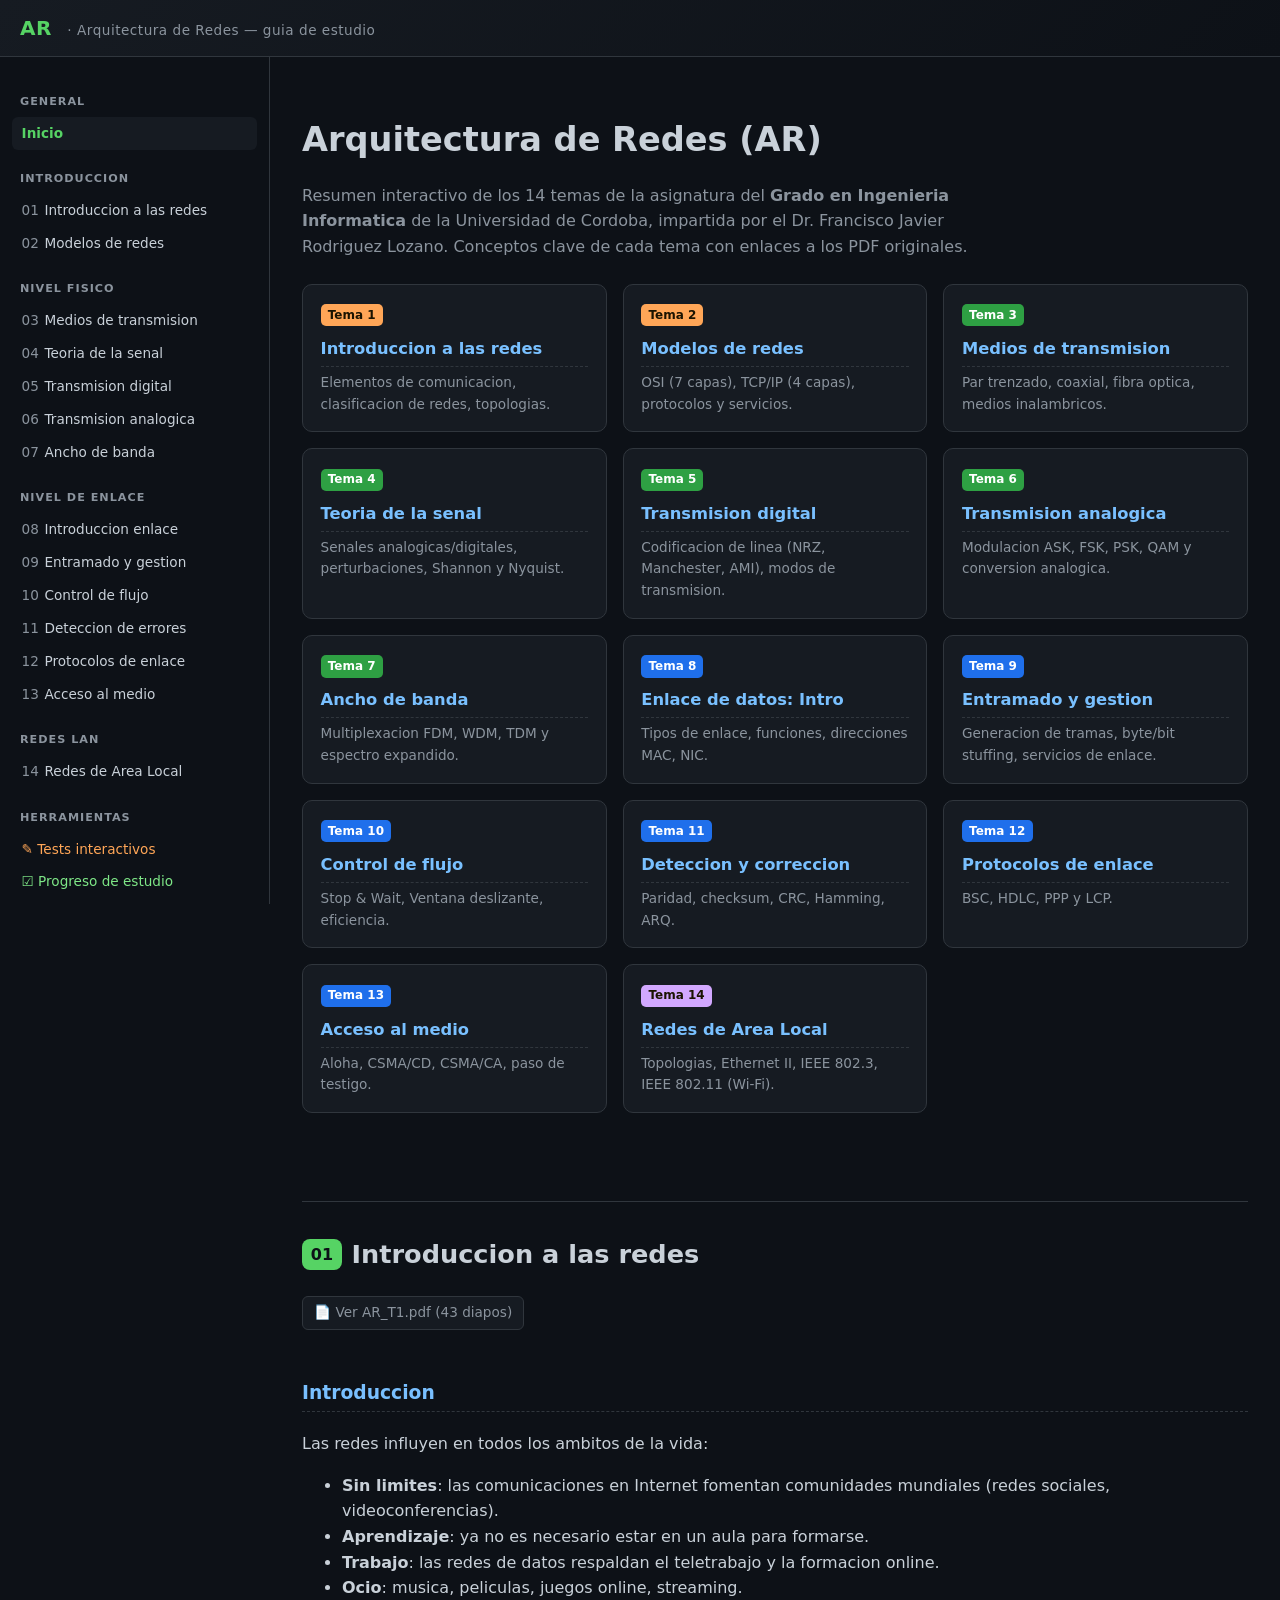
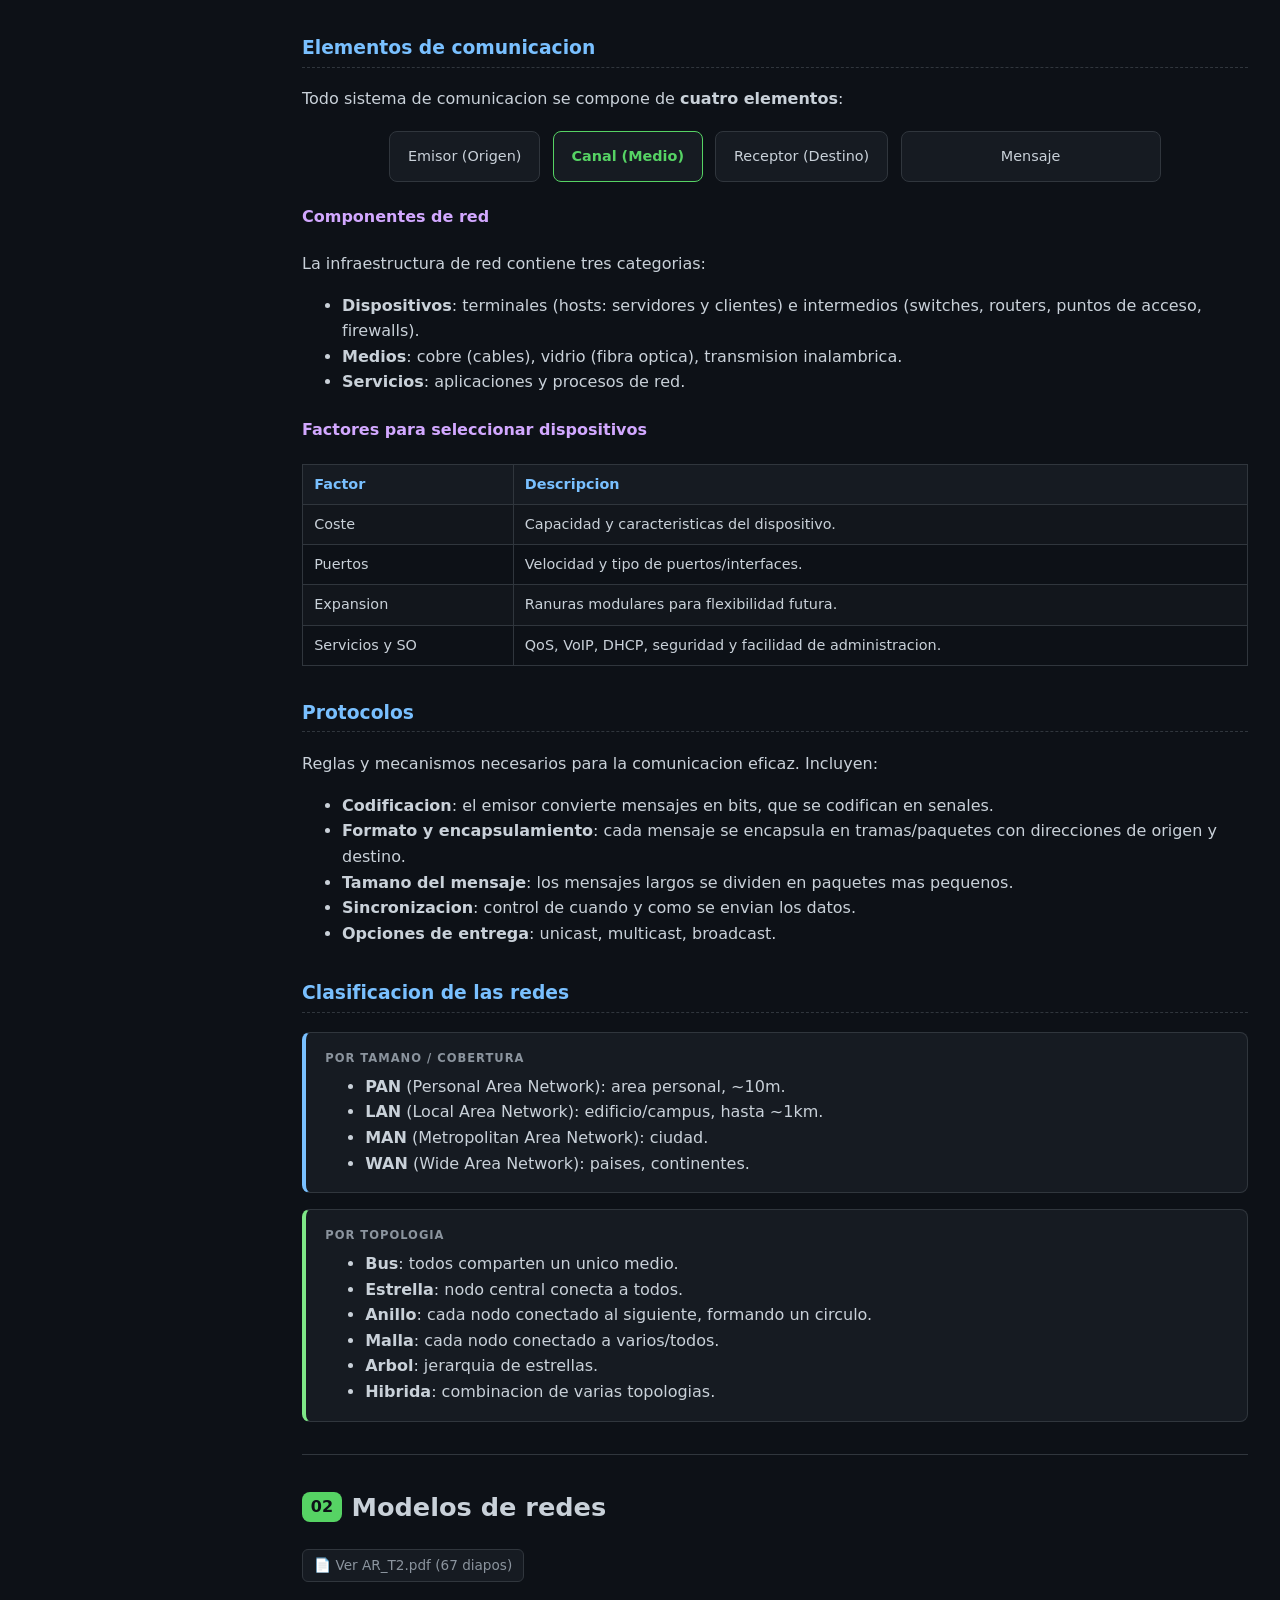
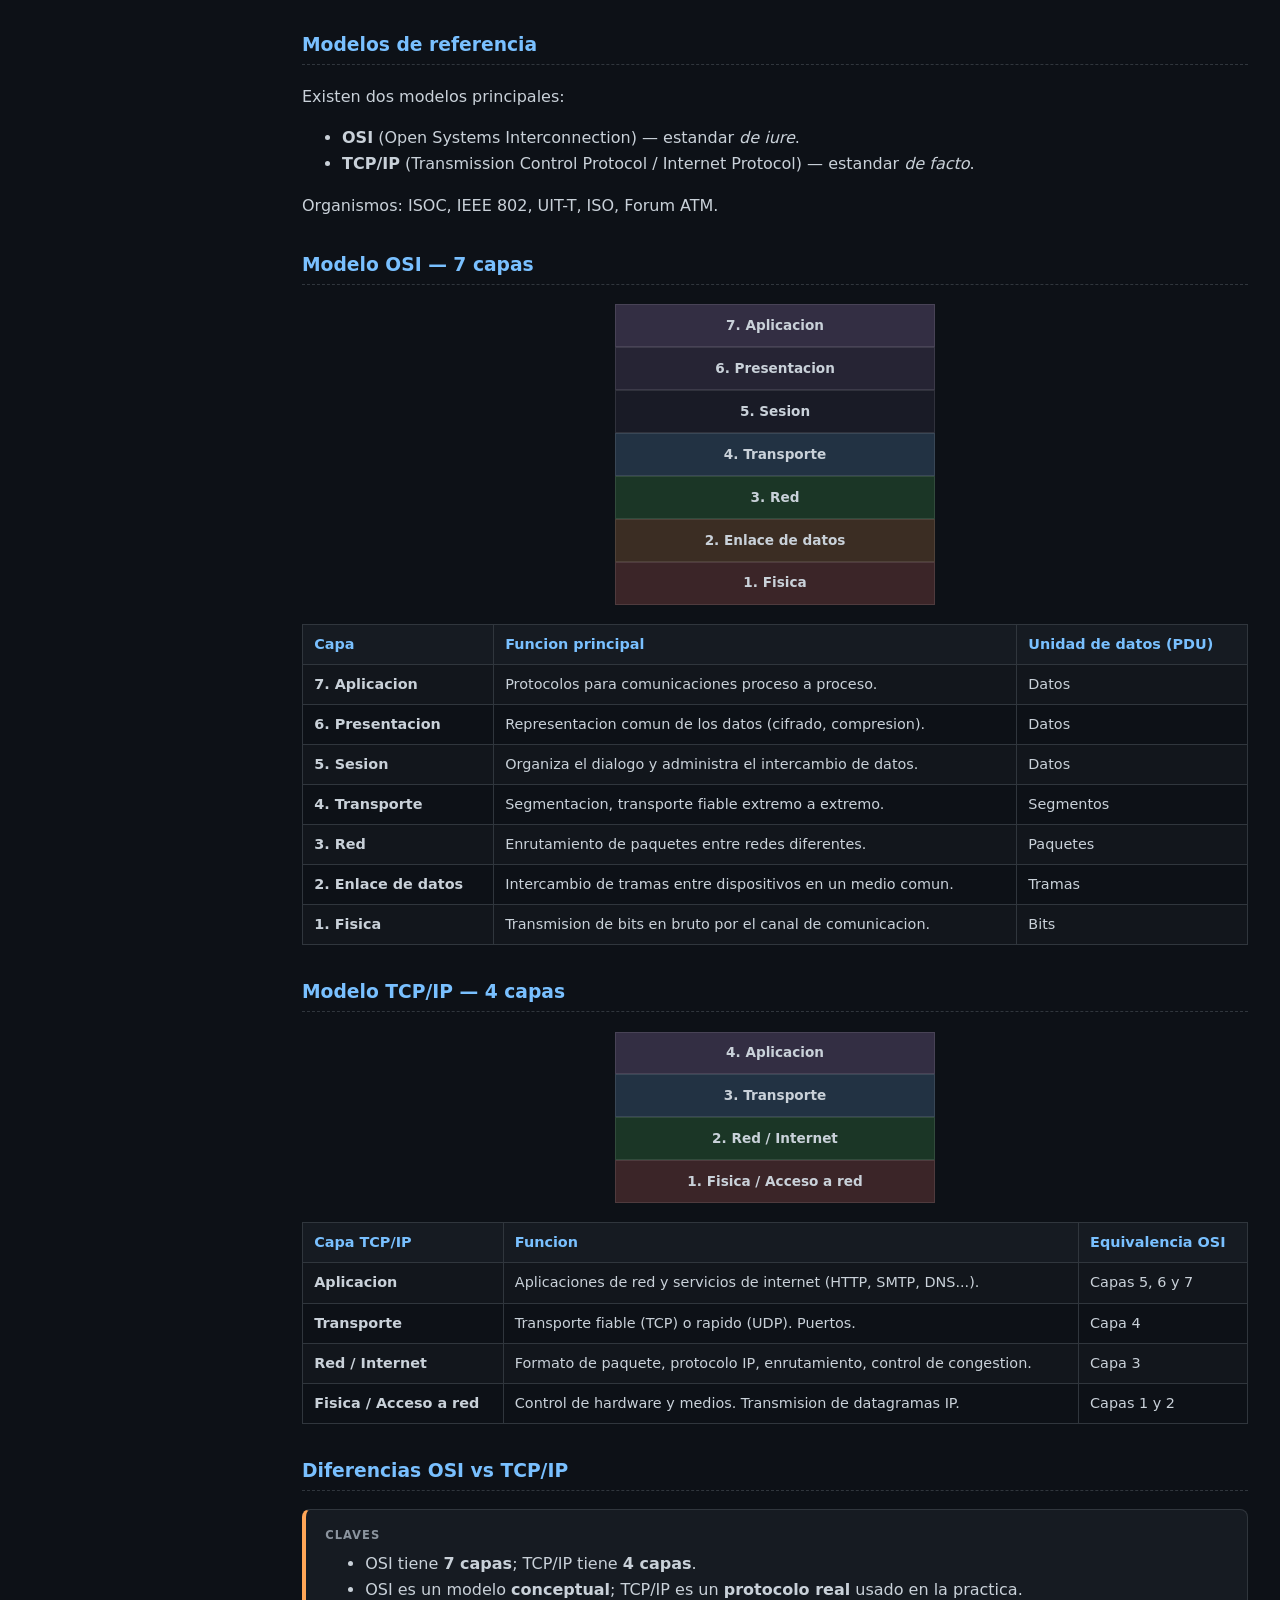
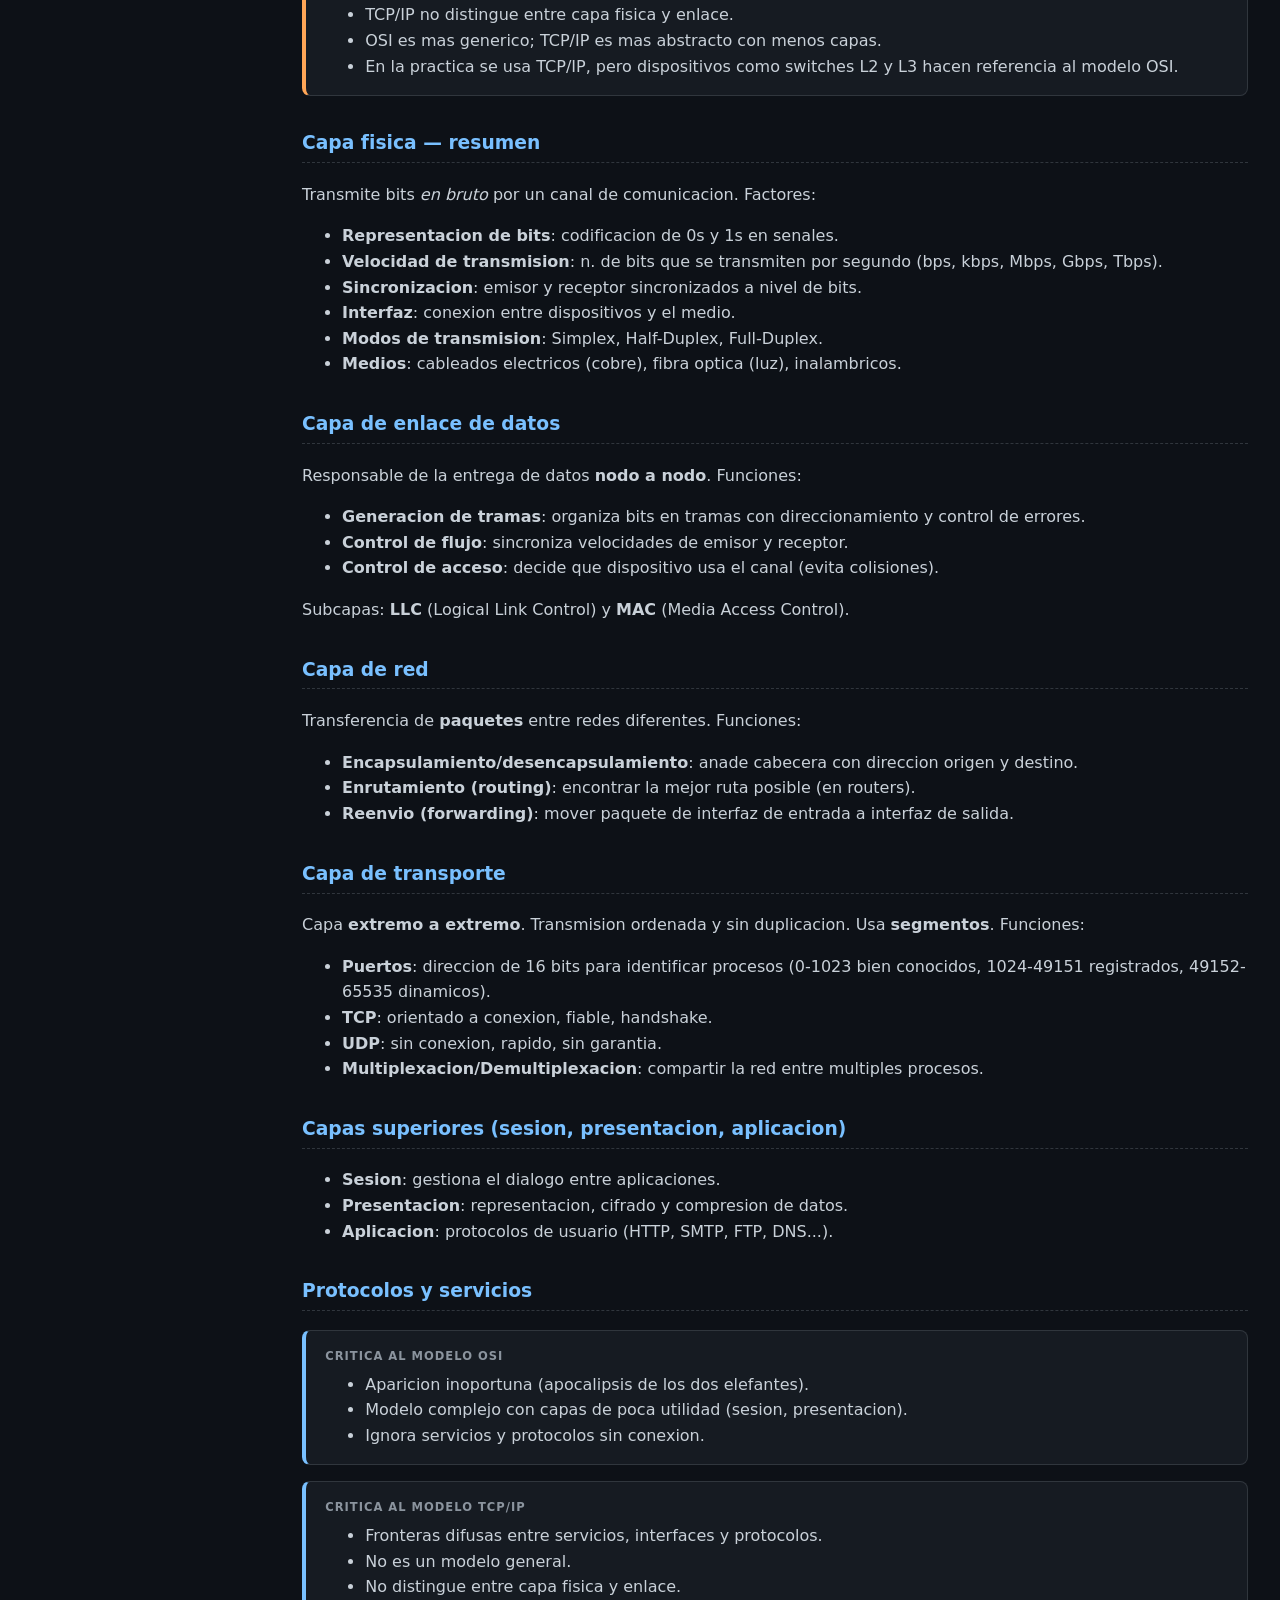
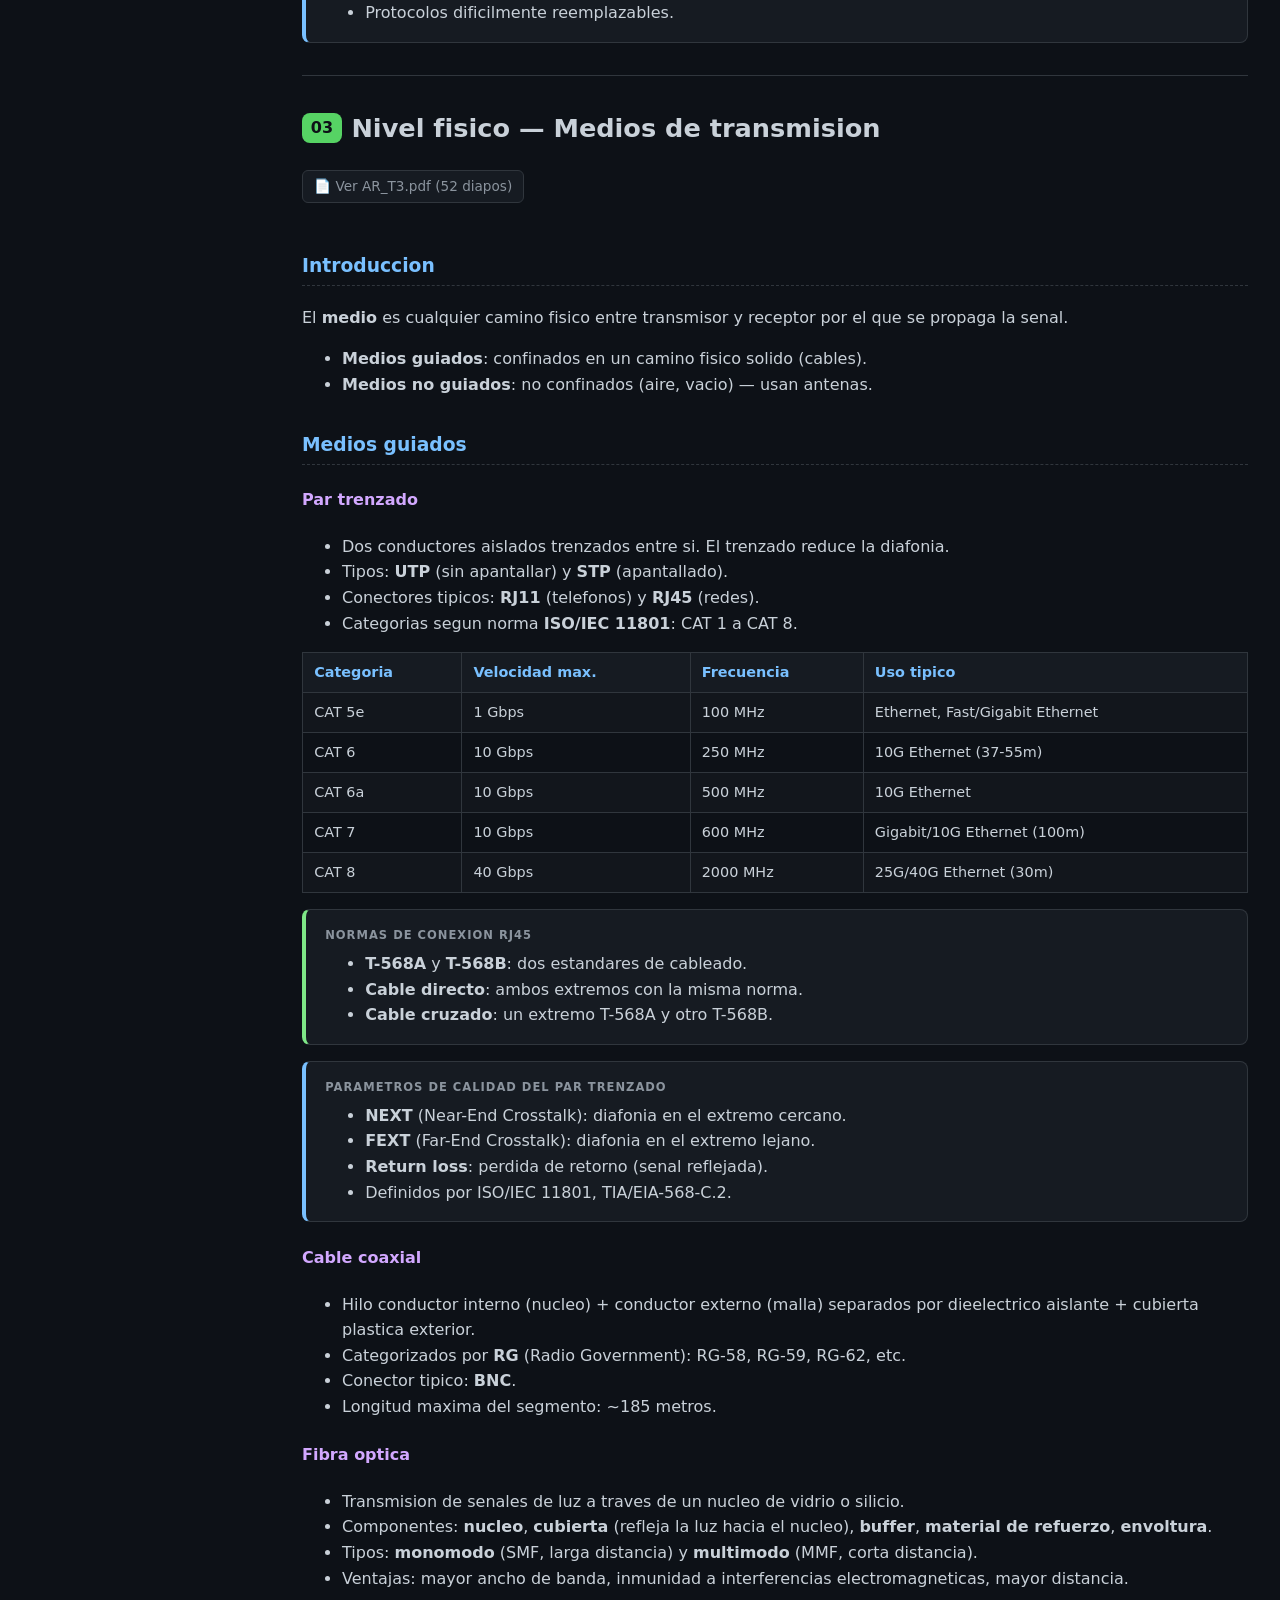
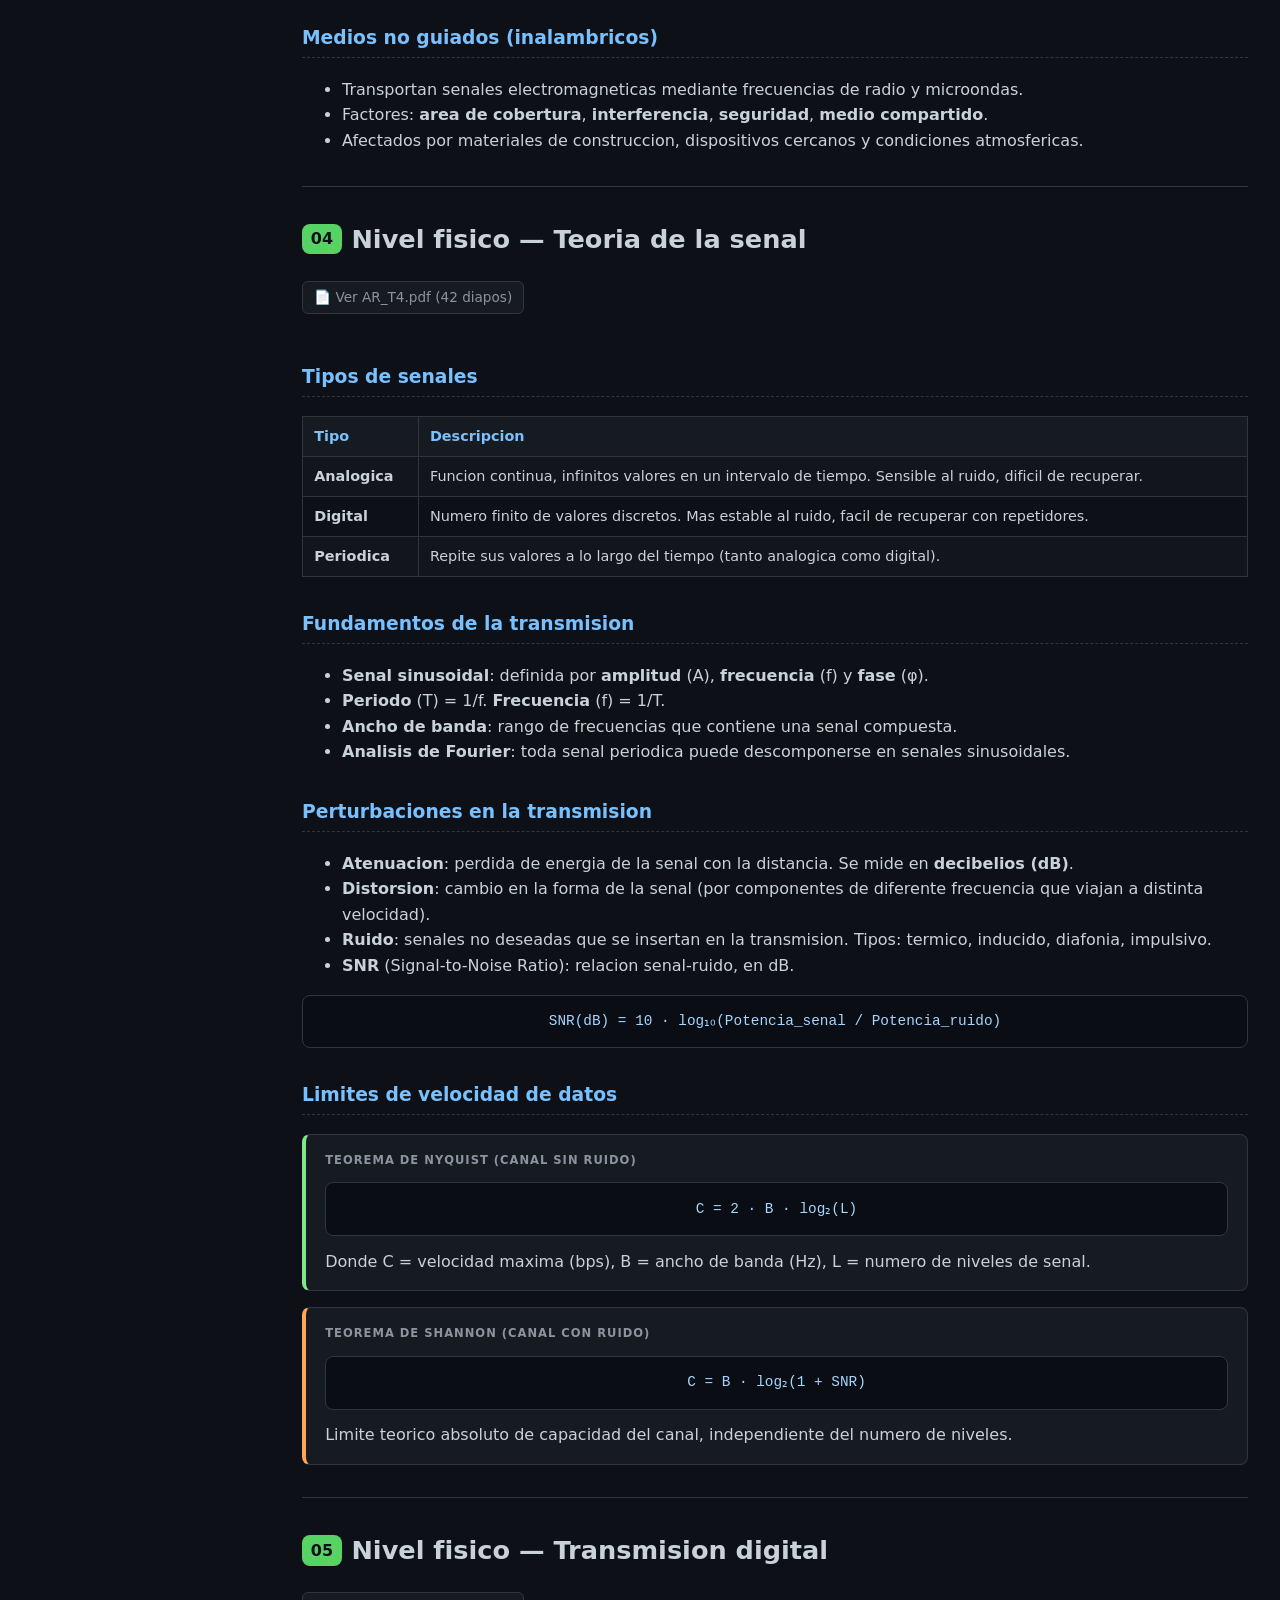
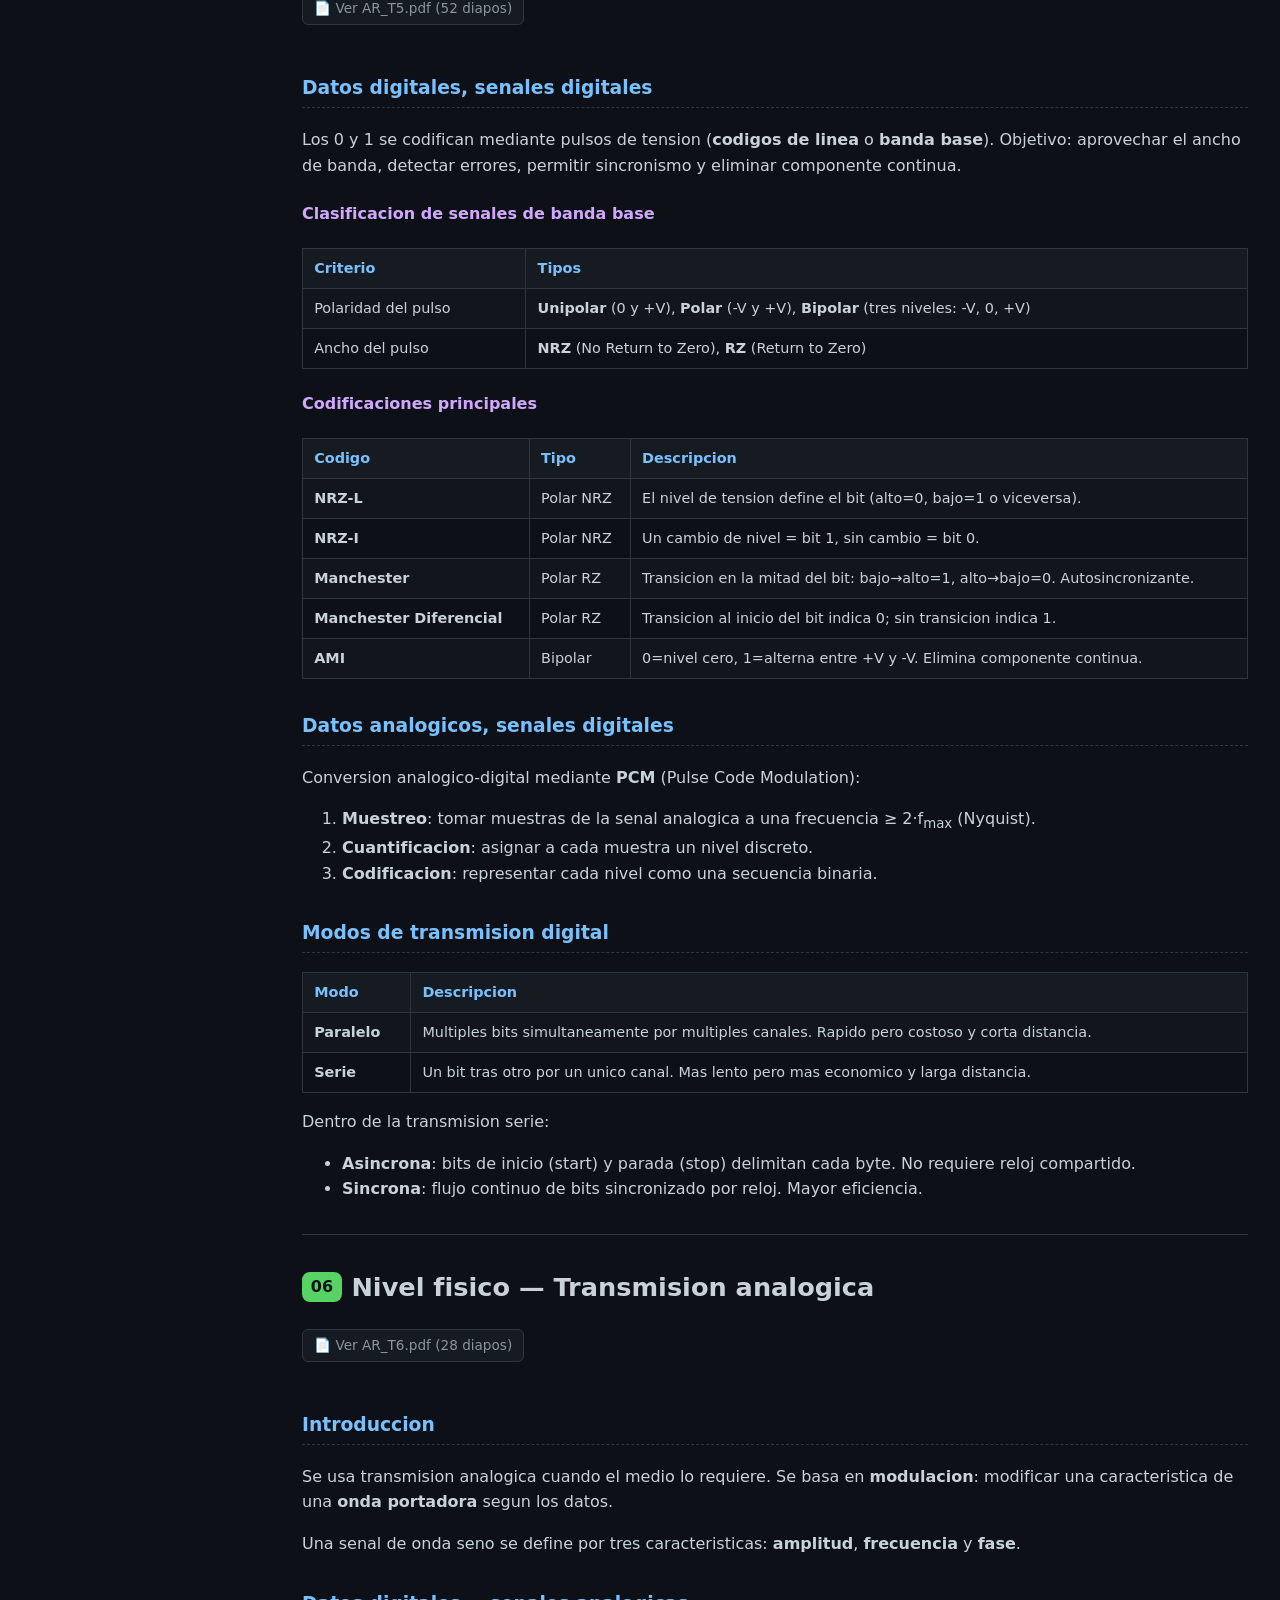
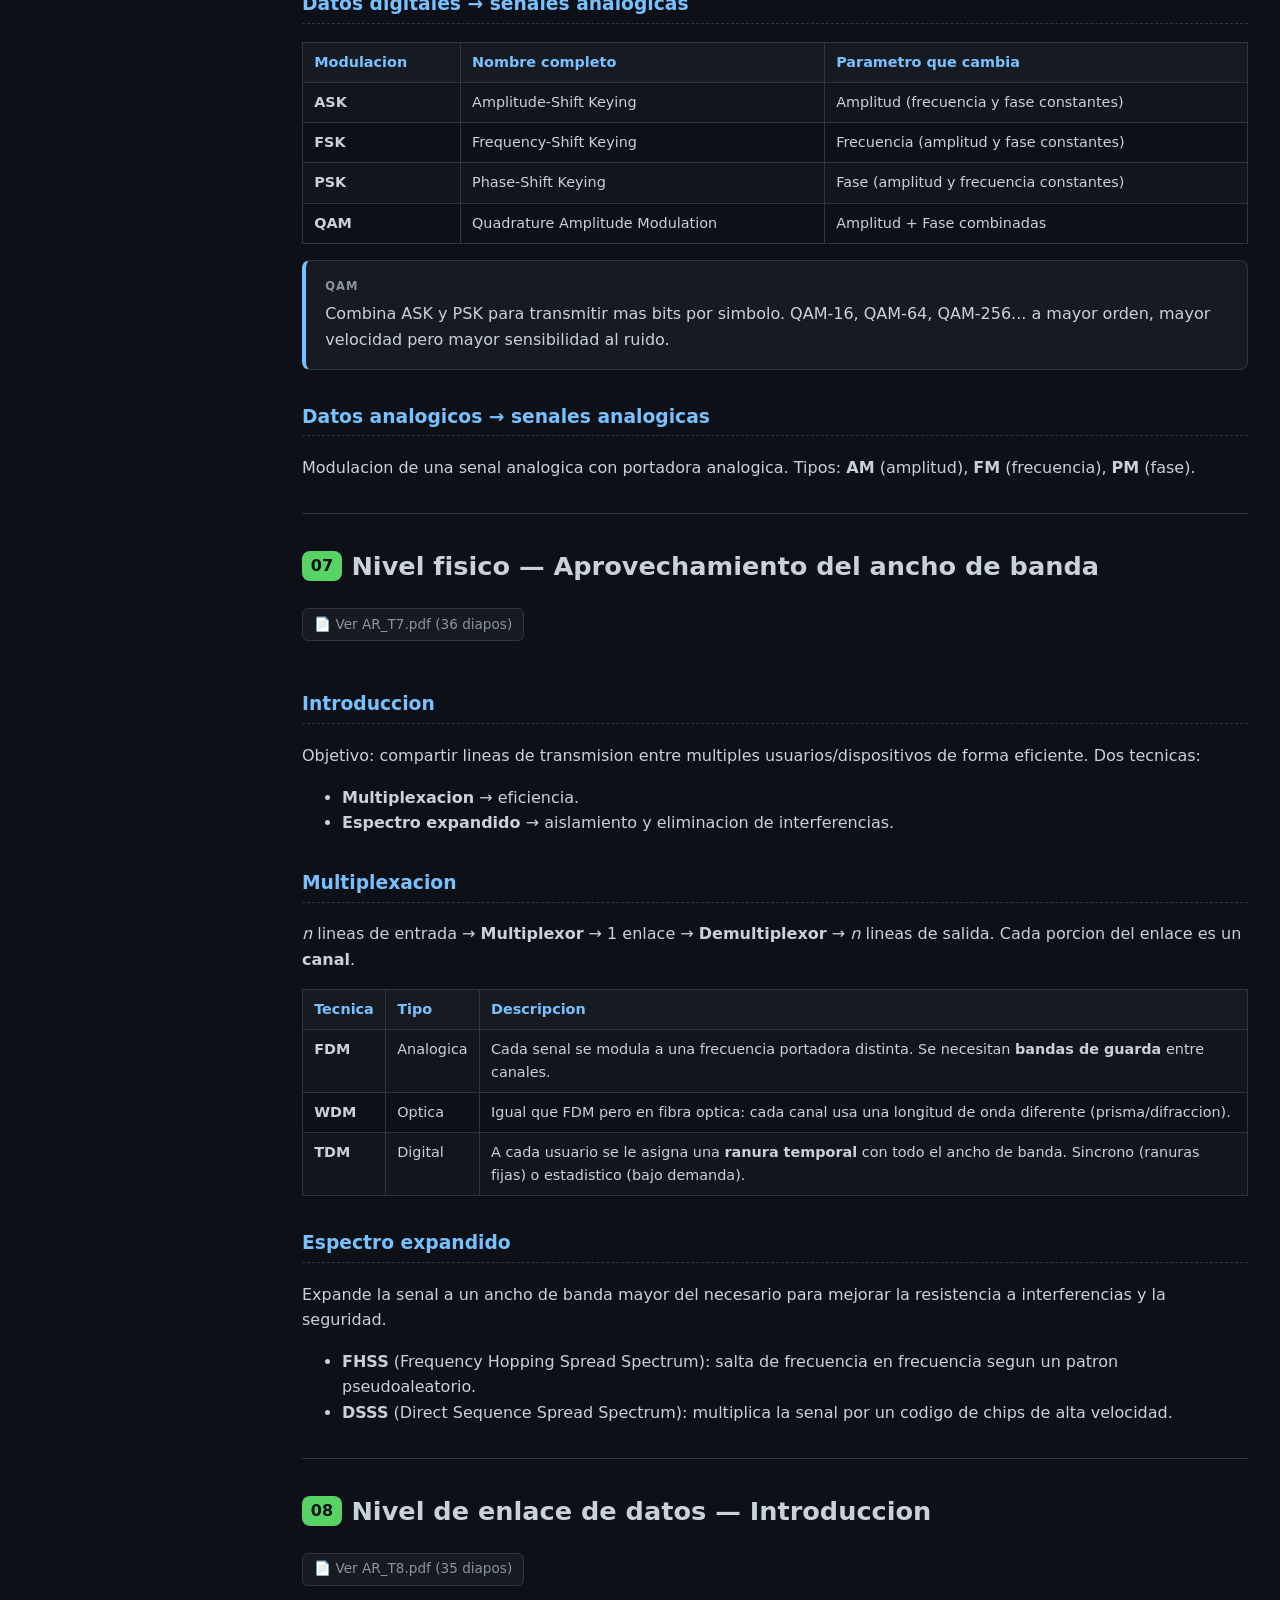
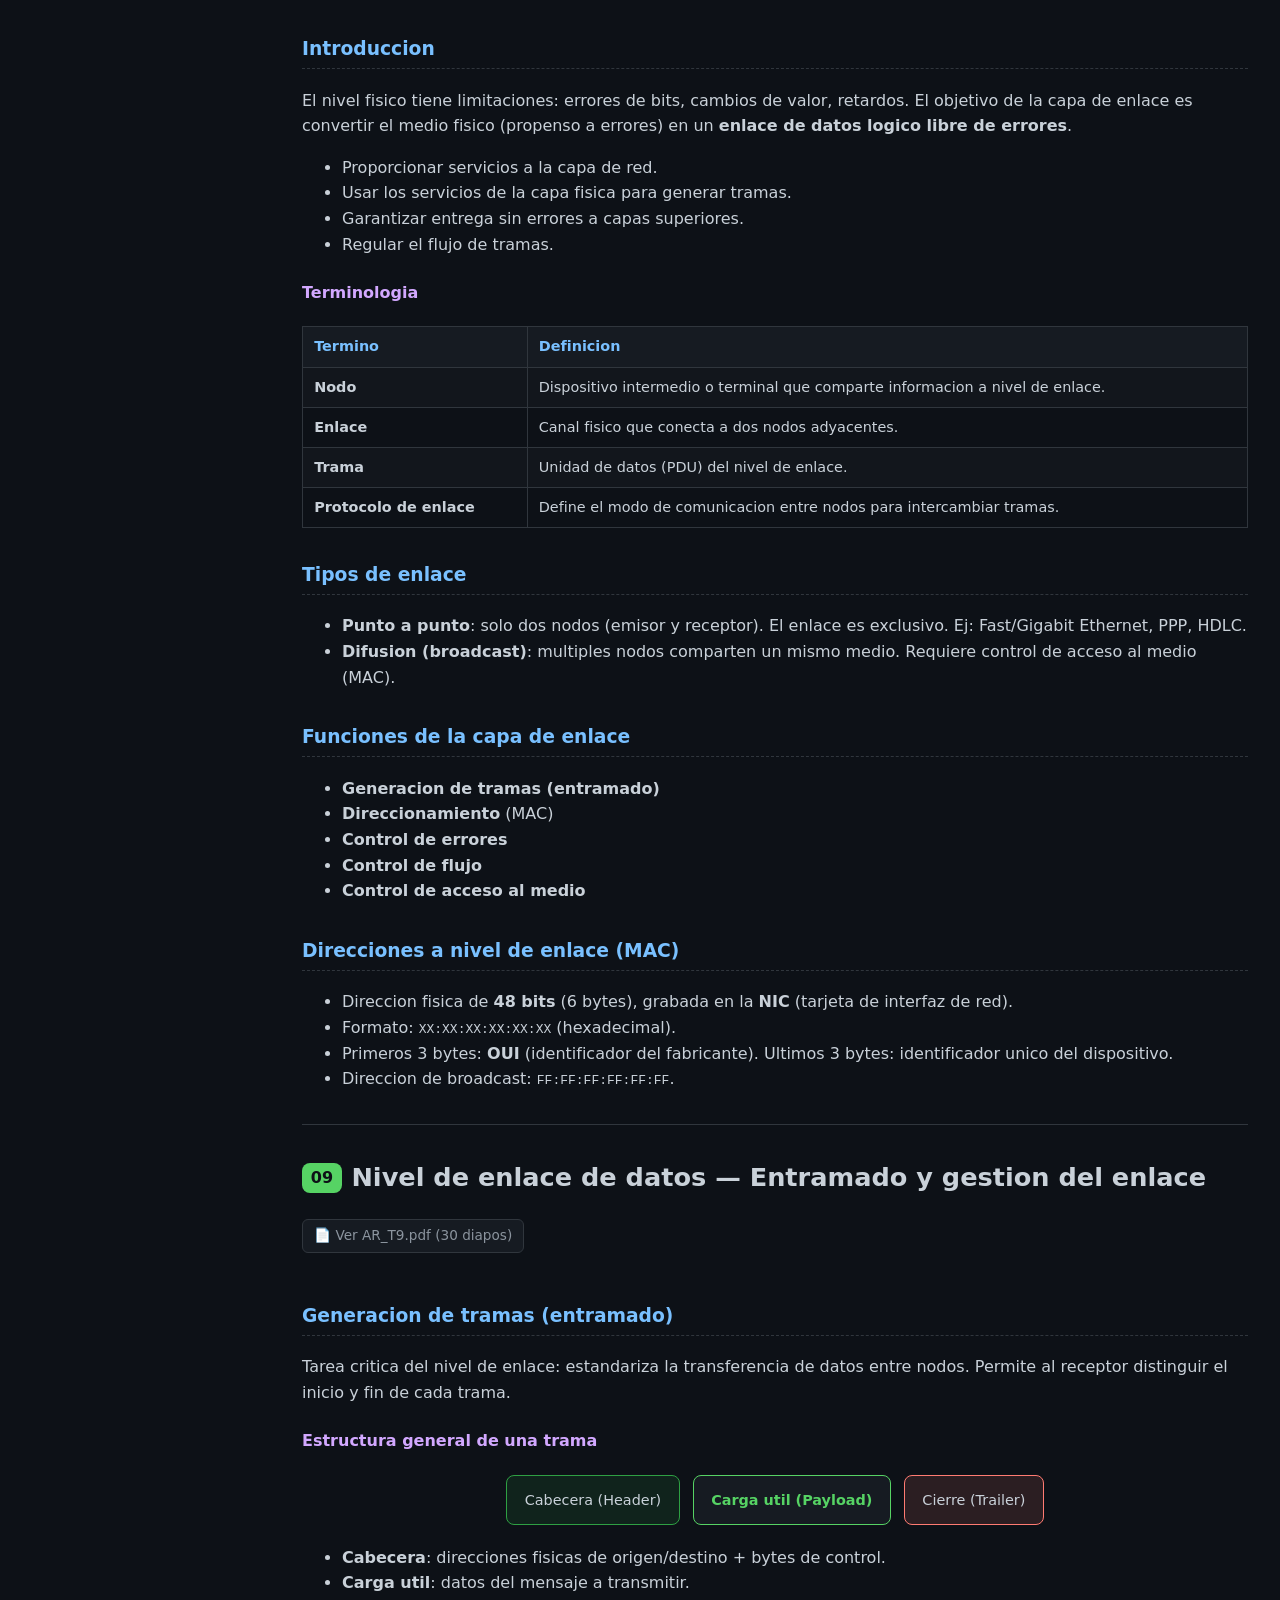
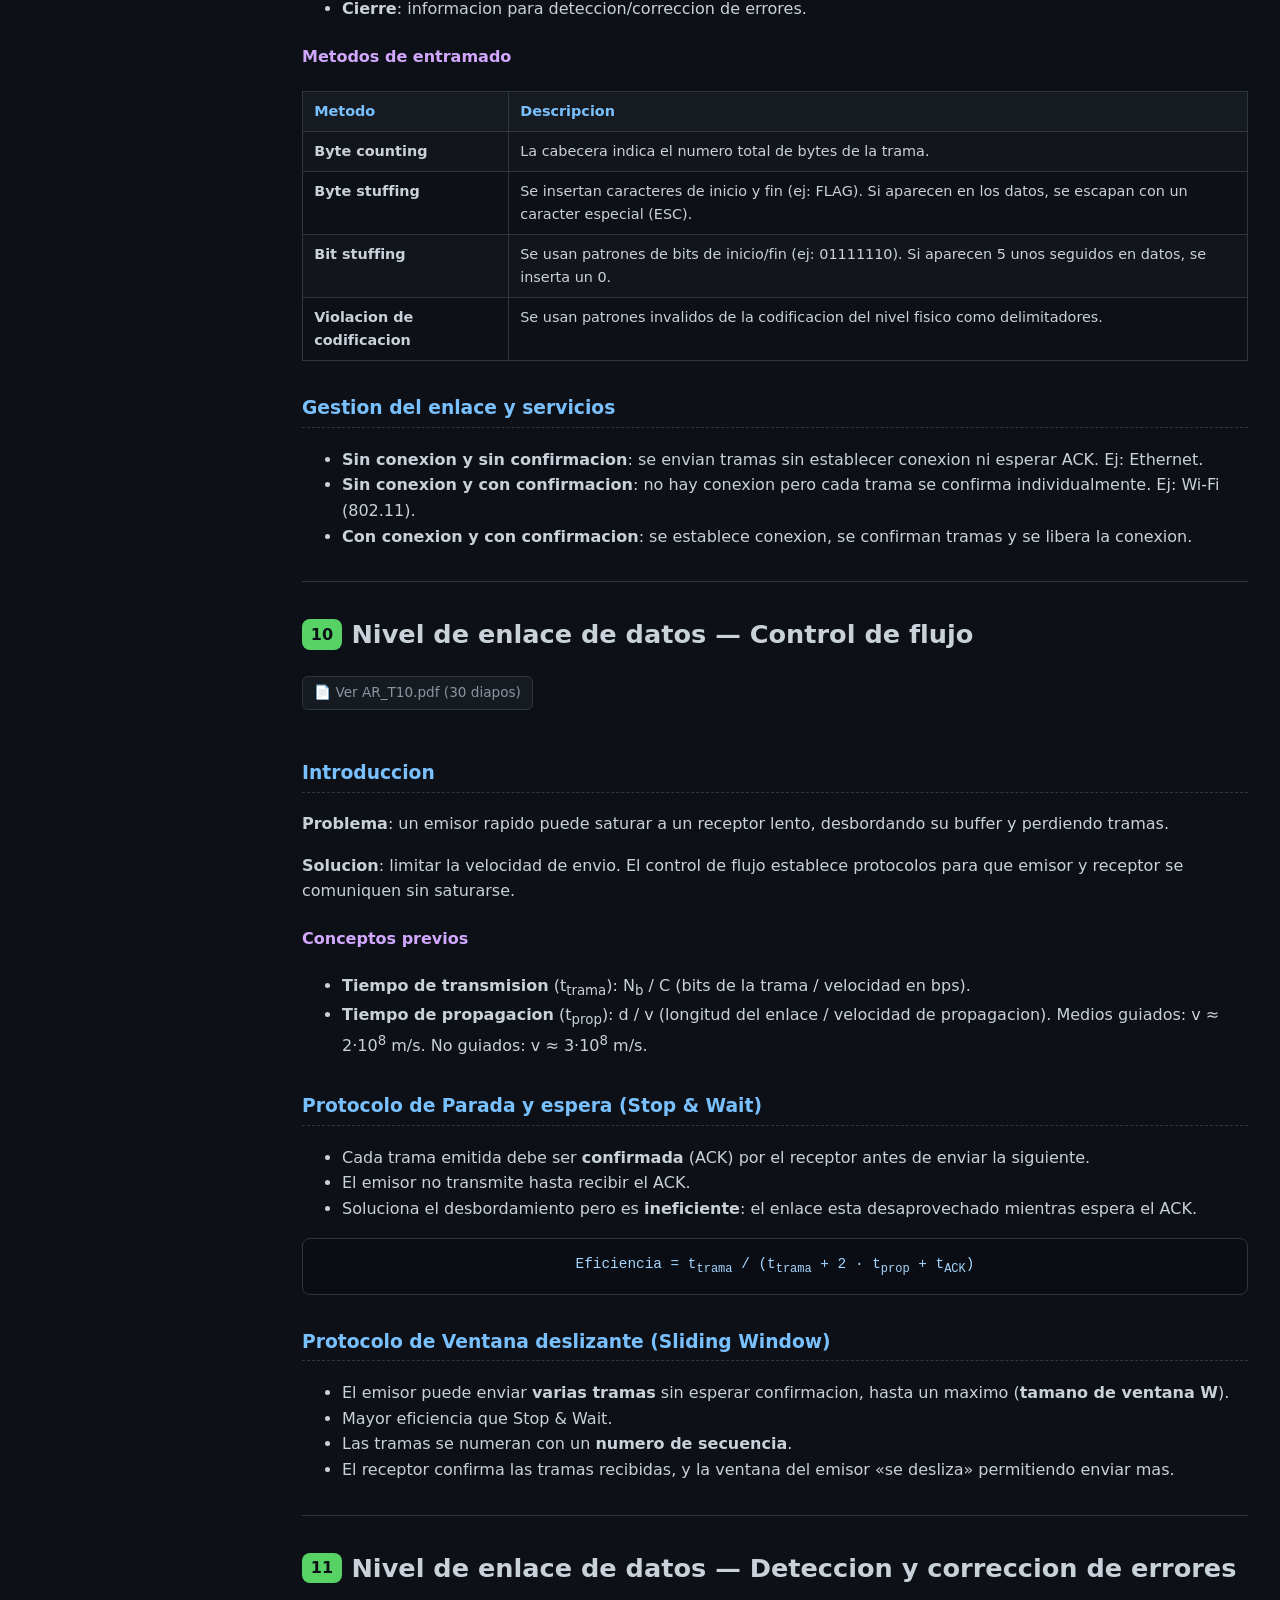
==== commit 3f7692c8: "Add interactive quizzes for all 14 AR topics 6-7 multiple choice questions per theme with shuffled o" ====
--- a/ar/index.html
+++ b/ar/index.html
@@ -168,6 +168,93 @@
   color:var(--text-dim);font-size:.85rem;
 }
 
+/* ===== Tests ===== */
+.test-selector{
+  display:grid;grid-template-columns:repeat(auto-fill,minmax(105px,1fr));
+  gap:.5rem;margin:1rem 0;
+}
+.test-btn{
+  background:var(--bg-card);border:1px solid var(--border);color:var(--text);
+  padding:.55rem .5rem;border-radius:8px;cursor:pointer;font-size:.82rem;
+  font-family:inherit;font-weight:600;transition:.15s;text-align:center;
+}
+.test-btn:hover{border-color:var(--orange);color:var(--orange);}
+.test-btn.active{background:var(--orange);color:#0d1117;border-color:var(--orange);}
+.test-btn .tbadge{
+  display:block;font-size:.65rem;font-weight:400;margin-top:.15rem;opacity:.7;
+}
+.test-btn.passed .tbadge{color:var(--green);}
+
+.quiz-area{margin:1.5rem 0;display:none;}
+.quiz-area.visible{display:block;}
+.quiz-header{
+  display:flex;align-items:center;justify-content:space-between;flex-wrap:wrap;gap:.5rem;
+  margin-bottom:1rem;
+}
+.quiz-header h3{margin:0;border:none;padding:0;}
+.quiz-qcount{color:var(--text-dim);font-size:.85rem;}
+
+.q-card{
+  background:var(--bg-card);border:1px solid var(--border);border-radius:10px;
+  padding:1.2rem 1.4rem;margin:1rem 0;
+}
+.q-card .q-num{font-size:.72rem;color:var(--text-dim);text-transform:uppercase;letter-spacing:.5px;margin-bottom:.4rem;}
+.q-card .q-text{font-size:1rem;font-weight:600;margin-bottom:.8rem;}
+.q-opts{display:flex;flex-direction:column;gap:.4rem;}
+.q-opt{
+  display:flex;align-items:center;gap:.6rem;
+  background:var(--bg);border:1px solid var(--border);border-radius:8px;
+  padding:.55rem .8rem;cursor:pointer;transition:.15s;font-size:.9rem;
+}
+.q-opt:hover{border-color:var(--accent2);}
+.q-opt.selected{border-color:var(--accent2);background:rgba(121,192,255,.08);}
+.q-opt.correct{border-color:var(--green);background:rgba(126,231,135,.1);color:var(--green);}
+.q-opt.wrong{border-color:var(--red);background:rgba(255,123,114,.08);color:var(--red);}
+.q-opt .q-letter{
+  width:24px;height:24px;border-radius:50%;border:2px solid var(--border);
+  display:flex;align-items:center;justify-content:center;font-weight:700;font-size:.78rem;
+  flex:none;transition:.15s;
+}
+.q-opt.selected .q-letter{border-color:var(--accent2);color:var(--accent2);}
+.q-opt.correct .q-letter{border-color:var(--green);background:var(--green);color:#0d1117;}
+.q-opt.wrong .q-letter{border-color:var(--red);background:var(--red);color:#0d1117;}
+.q-opt.disabled{pointer-events:none;opacity:.7;}
+.q-opt.correct.disabled,.q-opt.wrong.disabled{opacity:1;}
+.q-feedback{margin-top:.5rem;font-size:.85rem;padding:.4rem .6rem;border-radius:6px;display:none;}
+.q-feedback.visible{display:block;}
+.q-feedback.ok{background:rgba(126,231,135,.1);color:var(--green);}
+.q-feedback.fail{background:rgba(255,123,114,.08);color:var(--red);}
+
+.quiz-actions{display:flex;gap:.8rem;flex-wrap:wrap;margin:1.5rem 0;}
+.quiz-submit,.quiz-retry{
+  padding:.6rem 1.4rem;border-radius:8px;cursor:pointer;font-size:.9rem;
+  font-family:inherit;font-weight:700;border:none;
+}
+.quiz-submit{background:var(--orange);color:#0d1117;}
+.quiz-submit:hover{opacity:.85;}
+.quiz-submit:disabled{opacity:.4;cursor:not-allowed;}
+.quiz-retry{background:transparent;border:1px solid var(--accent2);color:var(--accent2);}
+.quiz-retry:hover{background:var(--accent2);color:#0d1117;}
+
+.quiz-result{
+  background:var(--bg-card);border:1px solid var(--border);border-radius:10px;
+  padding:1.5rem;text-align:center;margin:1.5rem 0;display:none;
+}
+.quiz-result.visible{display:block;}
+.quiz-result .result-score{font-size:2.4rem;font-weight:800;}
+.quiz-result .result-score.great{color:var(--green);}
+.quiz-result .result-score.ok{color:var(--orange);}
+.quiz-result .result-score.bad{color:var(--red);}
+.quiz-result .result-msg{color:var(--text-dim);font-size:.9rem;margin-top:.3rem;}
+.quiz-result .result-bar{
+  max-width:300px;margin:.8rem auto;height:12px;background:var(--bg-code);
+  border-radius:6px;overflow:hidden;border:1px solid var(--border);
+}
+.quiz-result .result-fill{height:100%;border-radius:6px;transition:width .5s;}
+
+.test-history{margin:1.5rem 0;}
+.test-history table{font-size:.85rem;}
+
 /* ===== Progress Tracker ===== */
 .tracker-table{width:100%;border-collapse:collapse;margin:1rem 0;font-size:.9rem;}
 .tracker-table th,.tracker-table td{
@@ -298,6 +385,7 @@
     <a href="#tema14"><span class="tnum">14</span>Redes de Area Local</a>
 
     <h4>Herramientas</h4>
+    <a href="#tests" style="color:var(--orange);">&#9998; Tests interactivos</a>
     <a href="#progreso" style="color:var(--green);">&#9745; Progreso de estudio</a>
   </nav>
 
@@ -1138,6 +1226,20 @@
       <tr><td>802.11ac</td><td>5 GHz</td><td>6.9 Gbps</td><td>Wi-Fi 5</td></tr>
       <tr><td>802.11ax</td><td>2.4/5/6 GHz</td><td>9.6 Gbps</td><td>Wi-Fi 6/6E</td></tr>
     </table>
+  </section>
+
+  <!-- ============================================================ -->
+  <!-- TESTS -->
+  <!-- ============================================================ -->
+  <section id="tests" class="tema">
+    <h2><span class="num" style="background:var(--orange);">&#9998;</span> Tests interactivos</h2>
+    <p style="color:var(--text-dim);">Selecciona un tema para hacer el test. Las puntuaciones se guardan en tu navegador.</p>
+
+    <div class="test-selector" id="testSelector"></div>
+    <div id="quizArea" class="quiz-area"></div>
+
+    <h3 id="histTitle" style="display:none;">Historial de puntuaciones</h3>
+    <div class="test-history" id="testHistory"></div>
   </section>
 
   <!-- ============================================================ -->
@@ -1222,6 +1324,346 @@
   });
 },{rootMargin:'-20% 0px -70% 0px'});
 document.querySelectorAll('section[id]').forEach(s=>obs.observe(s));
+
+/* ===== TESTS INTERACTIVOS ===== */
+(function(){
+const SKEY='ar_test_scores_v1';
+const LETTERS=['A','B','C','D'];
+function loadScores(){try{return JSON.parse(localStorage.getItem(SKEY))||{};}catch(e){return {};}}
+function saveScores(s){localStorage.setItem(SKEY,JSON.stringify(s));}
+
+const QUIZZES=[
+{id:1,title:'T1 — Introduccion a las redes',questions:[
+  {q:'¿Cuales son los 4 elementos basicos de un sistema de comunicacion?',
+   opts:['Emisor, receptor, canal y mensaje','Hardware, software, datos y red','Servidor, cliente, switch y router','Protocolo, interfaz, servicio y medio'],ans:0},
+  {q:'¿Que tipo de red cubre un area metropolitana (una ciudad)?',
+   opts:['LAN','PAN','MAN','WAN'],ans:2},
+  {q:'¿Que tipo de dispositivo es un switch o un router?',
+   opts:['Dispositivo terminal','Dispositivo intermedio','Dispositivo de usuario','Dispositivo pasivo'],ans:1},
+  {q:'¿En que topologia todos los nodos estan conectados a un nodo central?',
+   opts:['Bus','Anillo','Malla','Estrella'],ans:3},
+  {q:'¿Que tipo de entrega envia un mensaje a TODOS los dispositivos de la red?',
+   opts:['Unicast','Multicast','Broadcast','Anycast'],ans:2},
+  {q:'¿Que nombre reciben los dispositivos finales como PCs o smartphones en una red?',
+   opts:['Nodos intermedios','Hosts','Gateways','Modems'],ans:1},
+  {q:'¿Que aspecto de los protocolos define como se "envuelve" un mensaje con direcciones de origen y destino?',
+   opts:['Codificacion','Sincronizacion','Encapsulamiento','Fragmentacion'],ans:2},
+]},
+{id:2,title:'T2 — Modelos de redes',questions:[
+  {q:'¿Cuantas capas tiene el modelo OSI?',
+   opts:['4','5','6','7'],ans:3},
+  {q:'¿Que modelo de red es el estandar "de facto" usado en Internet?',
+   opts:['OSI','TCP/IP','ATM','X.25'],ans:1},
+  {q:'¿Que capa del modelo OSI se encarga del enrutamiento de paquetes?',
+   opts:['Enlace de datos','Transporte','Red','Sesion'],ans:2},
+  {q:'¿Que protocolo de la capa de transporte es orientado a conexion y fiable?',
+   opts:['UDP','ICMP','TCP','ARP'],ans:2},
+  {q:'¿Cual es la unidad de datos (PDU) de la capa de enlace?',
+   opts:['Bit','Paquete','Segmento','Trama'],ans:3},
+  {q:'¿Que capas del modelo OSI agrupa la capa de Aplicacion de TCP/IP?',
+   opts:['1, 2 y 3','4 y 5','5, 6 y 7','Solo la 7'],ans:2},
+  {q:'¿Que subcapas tiene la capa de enlace de datos?',
+   opts:['TCP y UDP','LLC y MAC','IP y ARP','NIC y PHY'],ans:1},
+]},
+{id:3,title:'T3 — Medios de transmision',questions:[
+  {q:'¿Que conector se usa tipicamente en redes Ethernet con par trenzado?',
+   opts:['RJ11','BNC','RJ45','SC'],ans:2},
+  {q:'¿Que tipo de cable tiene un conductor central rodeado por una malla metalica?',
+   opts:['Par trenzado','Coaxial','Fibra optica','Cable plano'],ans:1},
+  {q:'¿Que categoria de par trenzado soporta hasta 10 Gbps a 250 MHz?',
+   opts:['CAT 5e','CAT 6','CAT 7','CAT 8'],ans:1},
+  {q:'¿Que medio de transmision es inmune a interferencias electromagneticas?',
+   opts:['Par trenzado UTP','Cable coaxial','Fibra optica','Cable STP'],ans:2},
+  {q:'¿Cuales son las dos normas de cableado para conectores RJ45?',
+   opts:['T-568A y T-568B','CAT 5 y CAT 6','STP y UTP','EIA y TIA'],ans:0},
+  {q:'¿Que parametro mide la diafonia en el extremo cercano del par trenzado?',
+   opts:['FEXT','Return loss','NEXT','Atenuacion'],ans:2},
+  {q:'¿Que tipo de fibra optica se usa para larga distancia?',
+   opts:['Multimodo (MMF)','Monomodo (SMF)','Plastica (POF)','Gradual'],ans:1},
+]},
+{id:4,title:'T4 — Teoria de la senal',questions:[
+  {q:'¿Que teorema da la capacidad maxima de un canal SIN ruido?',
+   opts:['Shannon','Nyquist','Fourier','Ohm'],ans:1},
+  {q:'¿Que teorema da la capacidad maxima de un canal CON ruido?',
+   opts:['Nyquist','Fourier','Shannon','Hamming'],ans:2},
+  {q:'¿Que mide la SNR (Signal-to-Noise Ratio)?',
+   opts:['Velocidad de la senal','Ancho de banda del canal','Relacion entre potencia de senal y potencia de ruido','Frecuencia de la portadora'],ans:2},
+  {q:'¿Que perturbacion causa perdida de energia de la senal con la distancia?',
+   opts:['Distorsion','Ruido termico','Diafonia','Atenuacion'],ans:3},
+  {q:'¿Que tipo de senal toma infinitos valores continuos en el tiempo?',
+   opts:['Digital','Analogica','Periodica','Discreta'],ans:1},
+  {q:'¿Que tres caracteristicas definen una senal sinusoidal?',
+   opts:['Voltaje, corriente y resistencia','Amplitud, frecuencia y fase','Periodo, longitud y velocidad','Ruido, ancho de banda y atenuacion'],ans:1},
+]},
+{id:5,title:'T5 — Transmision digital',questions:[
+  {q:'¿Que codificacion de linea tiene una transicion en la mitad de cada bit y es autosincronizante?',
+   opts:['NRZ-L','NRZ-I','AMI','Manchester'],ans:3},
+  {q:'¿Que significan las siglas NRZ?',
+   opts:['New Return to Zero','No Return to Zero','Non-Redundant Zero','Negative Return Zone'],ans:1},
+  {q:'¿Que tecnica convierte una senal analogica a digital (muestreo, cuantificacion, codificacion)?',
+   opts:['QAM','FDM','PCM','ASK'],ans:2},
+  {q:'¿En que codificacion bipolar los 1s alternan entre +V y -V?',
+   opts:['NRZ-L','Manchester','NRZ-I','AMI'],ans:3},
+  {q:'¿Que modo de transmision envia un bit tras otro por un unico canal?',
+   opts:['Paralelo','Serie','Simplex','Broadcast'],ans:1},
+  {q:'¿Que tipo de senal usa solo niveles positivos (0 y +V)?',
+   opts:['Polar','Bipolar','Unipolar','Multinivel'],ans:2},
+  {q:'¿Segun el teorema de Nyquist, a que frecuencia minima se debe muestrear una senal?',
+   opts:['Igual a la frecuencia maxima','El doble de la frecuencia maxima','La mitad de la frecuencia maxima','El triple de la frecuencia maxima'],ans:1},
+]},
+{id:6,title:'T6 — Transmision analogica',questions:[
+  {q:'¿Que modulacion modifica la AMPLITUD de la portadora segun los datos digitales?',
+   opts:['FSK','PSK','QAM','ASK'],ans:3},
+  {q:'¿Que modulacion combina cambios de amplitud Y fase (ASK + PSK)?',
+   opts:['FSK','QAM','AM','FM'],ans:1},
+  {q:'¿Que modulacion modifica la FRECUENCIA de la portadora?',
+   opts:['ASK','PSK','FSK','QAM'],ans:2},
+  {q:'¿Que modulacion modifica la FASE de la portadora?',
+   opts:['ASK','FSK','AM','PSK'],ans:3},
+  {q:'¿Que tres parametros definen una onda portadora?',
+   opts:['Voltaje, corriente y potencia','Amplitud, frecuencia y fase','Ancho de banda, latencia y jitter','Ruido, senal y canal'],ans:1},
+  {q:'¿Que tipo de modulacion analogica-analogica modifica la frecuencia?',
+   opts:['AM','PM','FM','QAM'],ans:2},
+]},
+{id:7,title:'T7 — Ancho de banda',questions:[
+  {q:'¿Que tecnica de multiplexacion divide el ancho de banda en frecuencias diferentes?',
+   opts:['TDM','WDM','FDM','CDM'],ans:2},
+  {q:'¿Que tecnica de multiplexacion es especifica de fibra optica (diferentes longitudes de onda)?',
+   opts:['FDM','TDM','WDM','FHSS'],ans:2},
+  {q:'¿Que tecnica asigna ranuras temporales a cada usuario?',
+   opts:['FDM','WDM','TDM','DSSS'],ans:2},
+  {q:'¿Que tecnica de espectro expandido salta de frecuencia en frecuencia?',
+   opts:['DSSS','FHSS','OFDM','CDMA'],ans:1},
+  {q:'¿Para que sirven las bandas de guarda en FDM?',
+   opts:['Aumentar la velocidad','Evitar solapamiento entre canales','Reducir el ruido','Comprimir los datos'],ans:1},
+  {q:'¿Que dispositivo combina multiples senales en un unico enlace?',
+   opts:['Router','Demultiplexor','Multiplexor','Switch'],ans:2},
+]},
+{id:8,title:'T8 — Enlace: Introduccion',questions:[
+  {q:'¿Cuantos bits tiene una direccion MAC?',
+   opts:['16','32','48','64'],ans:2},
+  {q:'¿Cual es la direccion MAC de broadcast?',
+   opts:['00:00:00:00:00:00','FF:FF:FF:FF:FF:FF','11:11:11:11:11:11','AA:AA:AA:AA:AA:AA'],ans:1},
+  {q:'¿Que tipo de enlace es exclusivo entre dos nodos (emisor y receptor)?',
+   opts:['Difusion','Multipunto','Punto a punto','Broadcast'],ans:2},
+  {q:'¿Que identifican los primeros 3 bytes de una direccion MAC?',
+   opts:['El tipo de red','El fabricante (OUI)','El protocolo','La velocidad'],ans:1},
+  {q:'¿Cual es el objetivo principal de la capa de enlace de datos?',
+   opts:['Enrutar paquetes entre redes','Transmitir bits por el medio fisico','Convertir el medio fisico en un enlace logico libre de errores','Gestionar aplicaciones de red'],ans:2},
+  {q:'¿Como se llama la PDU (unidad de datos) del nivel de enlace?',
+   opts:['Paquete','Segmento','Trama','Datagrama'],ans:2},
+]},
+{id:9,title:'T9 — Entramado y gestion',questions:[
+  {q:'¿Cuales son las 3 partes principales de una trama?',
+   opts:['IP, MAC y datos','Cabecera, carga util y cierre (trailer)','Preambulo, SFD y FCS','Origen, destino y checksum'],ans:1},
+  {q:'¿Que metodo de entramado inserta un bit 0 tras 5 bits 1 consecutivos en los datos?',
+   opts:['Byte counting','Byte stuffing','Bit stuffing','Violacion de codificacion'],ans:2},
+  {q:'¿Que servicio de enlace usa Ethernet (IEEE 802.3)?',
+   opts:['Con conexion y con confirmacion','Sin conexion y con confirmacion','Sin conexion y sin confirmacion','Con conexion y sin confirmacion'],ans:2},
+  {q:'¿Que servicio de enlace usa Wi-Fi (IEEE 802.11)?',
+   opts:['Sin conexion y sin confirmacion','Sin conexion y con confirmacion','Con conexion y con confirmacion','Con conexion y sin confirmacion'],ans:1},
+  {q:'¿Que metodo usa un campo en la cabecera que indica el total de bytes de la trama?',
+   opts:['Bit stuffing','Byte stuffing','Byte counting','Flag insertion'],ans:2},
+]},
+{id:10,title:'T10 — Control de flujo',questions:[
+  {q:'¿Que protocolo espera un ACK antes de enviar la siguiente trama?',
+   opts:['Ventana deslizante','Go-Back-N','Parada y espera (Stop & Wait)','Rechazo selectivo'],ans:2},
+  {q:'¿Que protocolo permite enviar W tramas sin esperar confirmacion?',
+   opts:['Stop & Wait','Aloha','Ventana deslizante (Sliding Window)','Token Passing'],ans:2},
+  {q:'¿Como se calcula el tiempo de propagacion?',
+   opts:['N_bits / Velocidad_transmision','Distancia / Velocidad_propagacion','Velocidad / Distancia','Bits * Tiempo_bit'],ans:1},
+  {q:'¿Cual es el principal problema de Stop & Wait?',
+   opts:['No detecta errores','Es muy complejo','Es ineficiente (enlace desaprovechado)','No funciona en Full-Duplex'],ans:2},
+  {q:'¿Que velocidad de propagacion aproximada tienen los medios guiados?',
+   opts:['3 × 10⁸ m/s','2 × 10⁸ m/s','1 × 10⁸ m/s','1.5 × 10⁸ m/s'],ans:1},
+  {q:'¿Como se calcula el tiempo de transmision de una trama?',
+   opts:['d / v','N_bits / Velocidad_bps','Velocidad / N_bits','2 × t_prop'],ans:1},
+]},
+{id:11,title:'T11 — Deteccion y correccion de errores',questions:[
+  {q:'¿Que tecnica de deteccion de errores usa division polinomica (XOR)?',
+   opts:['Paridad','Checksum','CRC','Hamming'],ans:2},
+  {q:'¿Que codigo puede detectar Y corregir errores de un solo bit?',
+   opts:['CRC','Paridad simple','Checksum','Codigo de Hamming'],ans:3},
+  {q:'¿Que significa BER?',
+   opts:['Binary Error Response','Bit Error Rate','Byte Encoding Ratio','Buffer Error Register'],ans:1},
+  {q:'¿Que tipo de error afecta a dos o mas bits consecutivos?',
+   opts:['Error de bit unico','Error de paridad','Error en rafaga','Error de checksum'],ans:2},
+  {q:'¿Que variante de ARQ solo retransmite la trama con error (no las posteriores)?',
+   opts:['Parada y espera','Go-Back-N','Rechazo selectivo','Aloha'],ans:2},
+  {q:'¿Que principio es clave tanto para deteccion como para correccion de errores?',
+   opts:['Compresion','Redundancia','Multiplexacion','Encapsulamiento'],ans:1},
+  {q:'¿La paridad simple solo detecta errores de un numero ___ de bits?',
+   opts:['Par','Primo','Impar','Cualquiera'],ans:2},
+]},
+{id:12,title:'T12 — Protocolos de enlace',questions:[
+  {q:'¿Quien desarrollo el protocolo BSC y en que ano?',
+   opts:['Xerox, 1973','ISO, 1984','IBM, 1967','IEEE, 1980'],ans:2},
+  {q:'¿Que protocolo es orientado a bits y usa bit stuffing con bandera 01111110?',
+   opts:['BSC','PPP','HDLC','LCP'],ans:2},
+  {q:'¿Que protocolo se usa en conexiones punto a punto sobre enlaces serie?',
+   opts:['HDLC','BSC','Ethernet','PPP'],ans:3},
+  {q:'¿Que protocolo dentro de PPP se encarga de establecer, configurar y cerrar el enlace?',
+   opts:['NCP','HDLC','LCP','BSC'],ans:2},
+  {q:'¿Es BSC Half-Duplex o Full-Duplex?',
+   opts:['Full-Duplex','Half-Duplex','Simplex','Depende de la configuracion'],ans:1},
+  {q:'¿Cuales son los tres tipos de tramas en HDLC?',
+   opts:['Datos, control y error','I (informacion), S (supervision) y U (no numeradas)','SYN, ACK y NAK','Request, Response y Confirm'],ans:1},
+]},
+{id:13,title:'T13 — Acceso al medio',questions:[
+  {q:'¿Que mecanismo de acceso al medio usa Ethernet cableado (IEEE 802.3)?',
+   opts:['CSMA/CA','Token Passing','CSMA/CD','Aloha'],ans:2},
+  {q:'¿Que mecanismo usa Wi-Fi (IEEE 802.11) para evitar colisiones?',
+   opts:['CSMA/CD','Token Passing','CSMA/CA','TDMA'],ans:2},
+  {q:'¿Cual es la eficiencia maxima teorica de Aloha puro?',
+   opts:['36.8%','50%','18.4%','100%'],ans:2},
+  {q:'¿Que metodo de acceso controlado hace circular un token por la red?',
+   opts:['Polling','Reserva de bits','Conteo descendente','Paso de testigo (Token Passing)'],ans:3},
+  {q:'¿Que significan las siglas CSMA?',
+   opts:['Channel Shared Multiple Access','Carrier Sense Multiple Access','Collision Safe Media Access','Central Station Multiple Allocation'],ans:1},
+  {q:'¿Que algoritmo usa CSMA/CD para calcular el tiempo de espera tras una colision?',
+   opts:['Round Robin','FIFO','Binary Exponential Backoff','Random Uniform'],ans:2},
+  {q:'¿Que eficiencia maxima tiene Aloha ranurado?',
+   opts:['18.4%','25%','36.8%','50%'],ans:2},
+]},
+{id:14,title:'T14 — Redes de Area Local',questions:[
+  {q:'¿Que estandar IEEE define Ethernet cableado?',
+   opts:['IEEE 802.11','IEEE 802.3','IEEE 802.15','IEEE 802.1'],ans:1},
+  {q:'¿Que estandar IEEE define Wi-Fi?',
+   opts:['IEEE 802.3','IEEE 802.1Q','IEEE 802.11','IEEE 802.5'],ans:2},
+  {q:'¿Que dispositivo opera en capa 2 y usa una tabla MAC para reenviar tramas?',
+   opts:['Router','Hub','Repetidor','Switch'],ans:3},
+  {q:'¿Que nombre comercial recibe el estandar 802.11ax?',
+   opts:['Wi-Fi 4','Wi-Fi 5','Wi-Fi 6','Wi-Fi 7'],ans:2},
+  {q:'¿Cual es la cobertura tipica maxima de una LAN?',
+   opts:['10 metros','100 metros','1 km','100 km'],ans:2},
+  {q:'¿En que capa OSI opera un router?',
+   opts:['Capa 1 (Fisica)','Capa 2 (Enlace)','Capa 3 (Red)','Capa 4 (Transporte)'],ans:2},
+  {q:'¿Que dispositivo de capa 1 simplemente amplifica/regenera la senal sin filtrar trafico?',
+   opts:['Switch','Router','Hub / Repetidor','Puente'],ans:2},
+]},
+];
+
+const selEl=document.getElementById('testSelector');
+const areaEl=document.getElementById('quizArea');
+const histEl=document.getElementById('testHistory');
+const histTitle=document.getElementById('histTitle');
+let scores=loadScores();
+
+function renderSelector(){
+  selEl.innerHTML='';
+  QUIZZES.forEach(quiz=>{
+    const btn=document.createElement('button');
+    btn.className='test-btn';
+    const best=scores[quiz.id];
+    if(best!==undefined && best>=70) btn.classList.add('passed');
+    btn.innerHTML='T'+quiz.id+(best!==undefined?'<span class="tbadge">Mejor: '+best+'%</span>':'<span class="tbadge">Sin hacer</span>');
+    btn.addEventListener('click',()=>startQuiz(quiz));
+    selEl.appendChild(btn);
+  });
+}
+
+function startQuiz(quiz){
+  document.querySelectorAll('.test-btn').forEach(b=>b.classList.remove('active'));
+  selEl.children[quiz.id-1].classList.add('active');
+  areaEl.classList.add('visible');
+
+  const shuffled=quiz.questions.map(q=>{
+    const indices=[0,1,2,3];
+    for(let i=indices.length-1;i>0;i--){const j=Math.floor(Math.random()*(i+1));[indices[i],indices[j]]=[indices[j],indices[i]];}
+    return{q:q.q,opts:indices.map(i=>q.opts[i]),ans:indices.indexOf(q.ans)};
+  });
+
+  let answered=new Array(shuffled.length).fill(-1);
+  let submitted=false;
+
+  function render(){
+    let html='<div class="quiz-header"><h3 style="color:var(--orange);">'+quiz.title+'</h3><span class="quiz-qcount">'+shuffled.length+' preguntas</span></div>';
+    html+='<div id="quizResult" class="quiz-result"></div>';
+
+    shuffled.forEach((q,qi)=>{
+      html+='<div class="q-card"><div class="q-num">Pregunta '+(qi+1)+'</div><div class="q-text">'+q.q+'</div><div class="q-opts">';
+      q.opts.forEach((opt,oi)=>{
+        let cls='q-opt';
+        if(!submitted && answered[qi]===oi) cls+=' selected';
+        if(submitted){
+          cls+=' disabled';
+          if(oi===q.ans) cls+=' correct';
+          else if(answered[qi]===oi) cls+=' wrong';
+        }
+        html+='<div class="'+cls+'" data-qi="'+qi+'" data-oi="'+oi+'"><span class="q-letter">'+LETTERS[oi]+'</span><span>'+opt+'</span></div>';
+      });
+      html+='</div>';
+      if(submitted){
+        if(answered[qi]===q.ans) html+='<div class="q-feedback visible ok">Correcto</div>';
+        else if(answered[qi]===-1) html+='<div class="q-feedback visible fail">Sin responder — la correcta era: '+LETTERS[q.ans]+') '+q.opts[q.ans]+'</div>';
+        else html+='<div class="q-feedback visible fail">Incorrecto — la correcta era: '+LETTERS[q.ans]+') '+q.opts[q.ans]+'</div>';
+      }
+      html+='</div>';
+    });
+
+    html+='<div class="quiz-actions">';
+    if(!submitted) html+='<button class="quiz-submit" id="qSubmit">Corregir test</button>';
+    html+='<button class="quiz-retry" id="qRetry">Reintentar</button>';
+    html+='</div>';
+
+    areaEl.innerHTML=html;
+
+    if(!submitted){
+      areaEl.querySelectorAll('.q-opt').forEach(el=>{
+        el.addEventListener('click',()=>{
+          const qi=+el.dataset.qi,oi=+el.dataset.oi;
+          answered[qi]=oi;
+          render();
+        });
+      });
+      const subBtn=document.getElementById('qSubmit');
+      subBtn.addEventListener('click',()=>{submitted=true;showResult();render();renderSelector();renderHistory();});
+    }
+    document.getElementById('qRetry').addEventListener('click',()=>startQuiz(quiz));
+
+    if(submitted){
+      const resEl=document.getElementById('quizResult');
+      const correct=shuffled.filter((q,i)=>answered[i]===q.ans).length;
+      const pct=Math.round(correct/shuffled.length*100);
+      let cls=pct>=70?'great':pct>=40?'ok':'bad';
+      let msg=pct>=90?'Excelente, dominas este tema':pct>=70?'Bien, pero repasa los fallos':pct>=40?'Regular, necesitas repasar mas':'Necesitas estudiar este tema a fondo';
+      let color=pct>=70?'var(--green)':pct>=40?'var(--orange)':'var(--red)';
+      resEl.className='quiz-result visible';
+      resEl.innerHTML='<div class="result-score '+cls+'">'+correct+' / '+shuffled.length+'</div><div class="result-msg">'+pct+'% — '+msg+'</div><div class="result-bar"><div class="result-fill" style="width:'+pct+'%;background:'+color+';"></div></div>';
+    }
+  }
+
+  function showResult(){
+    const correct=shuffled.filter((q,i)=>answered[i]===q.ans).length;
+    const pct=Math.round(correct/shuffled.length*100);
+    if(scores[quiz.id]===undefined||pct>scores[quiz.id]){scores[quiz.id]=pct;saveScores(scores);}
+  }
+
+  render();
+  areaEl.scrollIntoView({behavior:'smooth',block:'start'});
+}
+
+function renderHistory(){
+  const entries=QUIZZES.filter(q=>scores[q.id]!==undefined);
+  if(entries.length===0){histTitle.style.display='none';histEl.innerHTML='';return;}
+  histTitle.style.display='';
+  let html='<table><tr><th>Tema</th><th>Mejor nota</th><th>Estado</th></tr>';
+  let total=0,count=0;
+  entries.forEach(q=>{
+    const s=scores[q.id];total+=s;count++;
+    const color=s>=70?'var(--green)':s>=40?'var(--orange)':'var(--red)';
+    const estado=s>=70?'Aprobado':s>=40?'Necesita repaso':'Suspendido';
+    html+='<tr><td>'+q.title+'</td><td style="color:'+color+';font-weight:700;">'+s+'%</td><td style="color:'+color+';">'+estado+'</td></tr>';
+  });
+  const avg=Math.round(total/count);
+  html+='<tr style="border-top:2px solid var(--border);"><td><strong>Media global</strong></td><td colspan="2"><strong>'+avg+'%</strong> ('+count+'/'+QUIZZES.length+' temas realizados)</td></tr>';
+  html+='</table>';
+  histEl.innerHTML=html;
+}
+
+renderSelector();
+renderHistory();
+})();
 
 /* ===== PROGRESS TRACKER ===== */
 (function(){
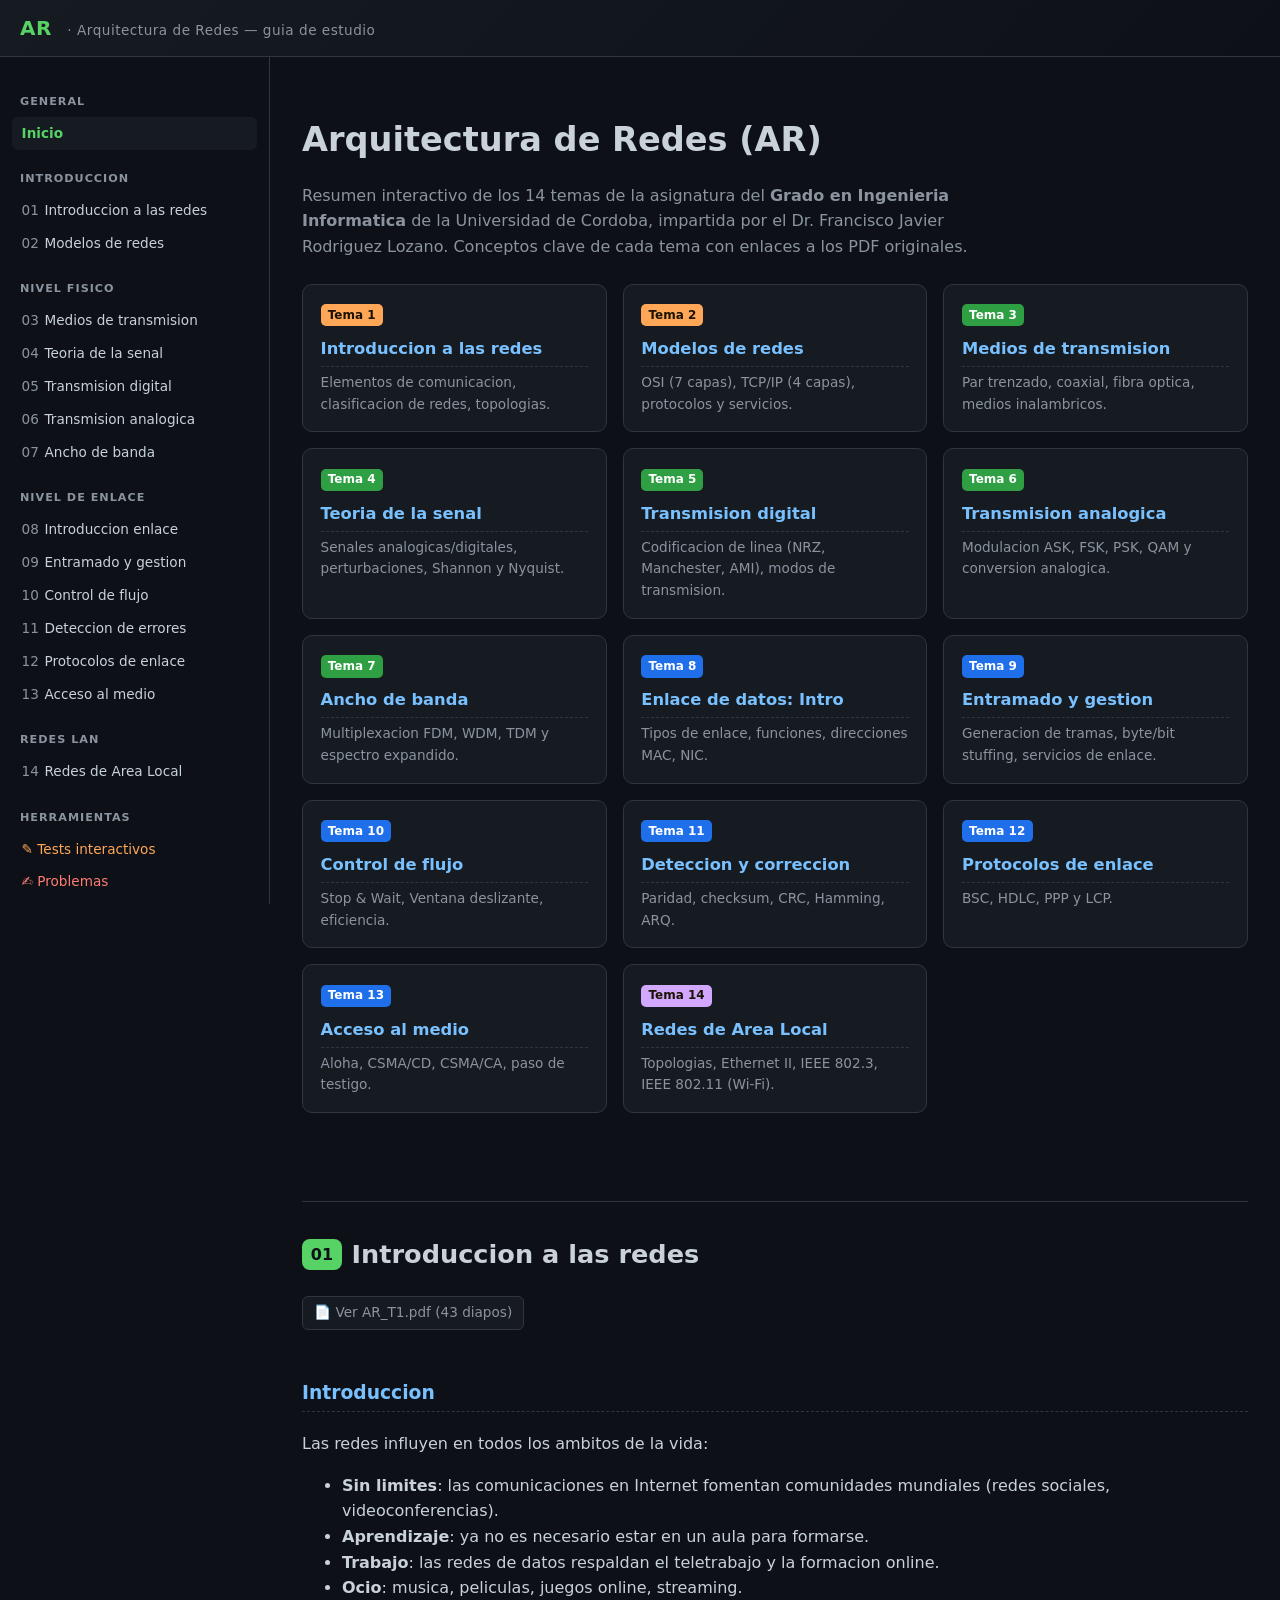
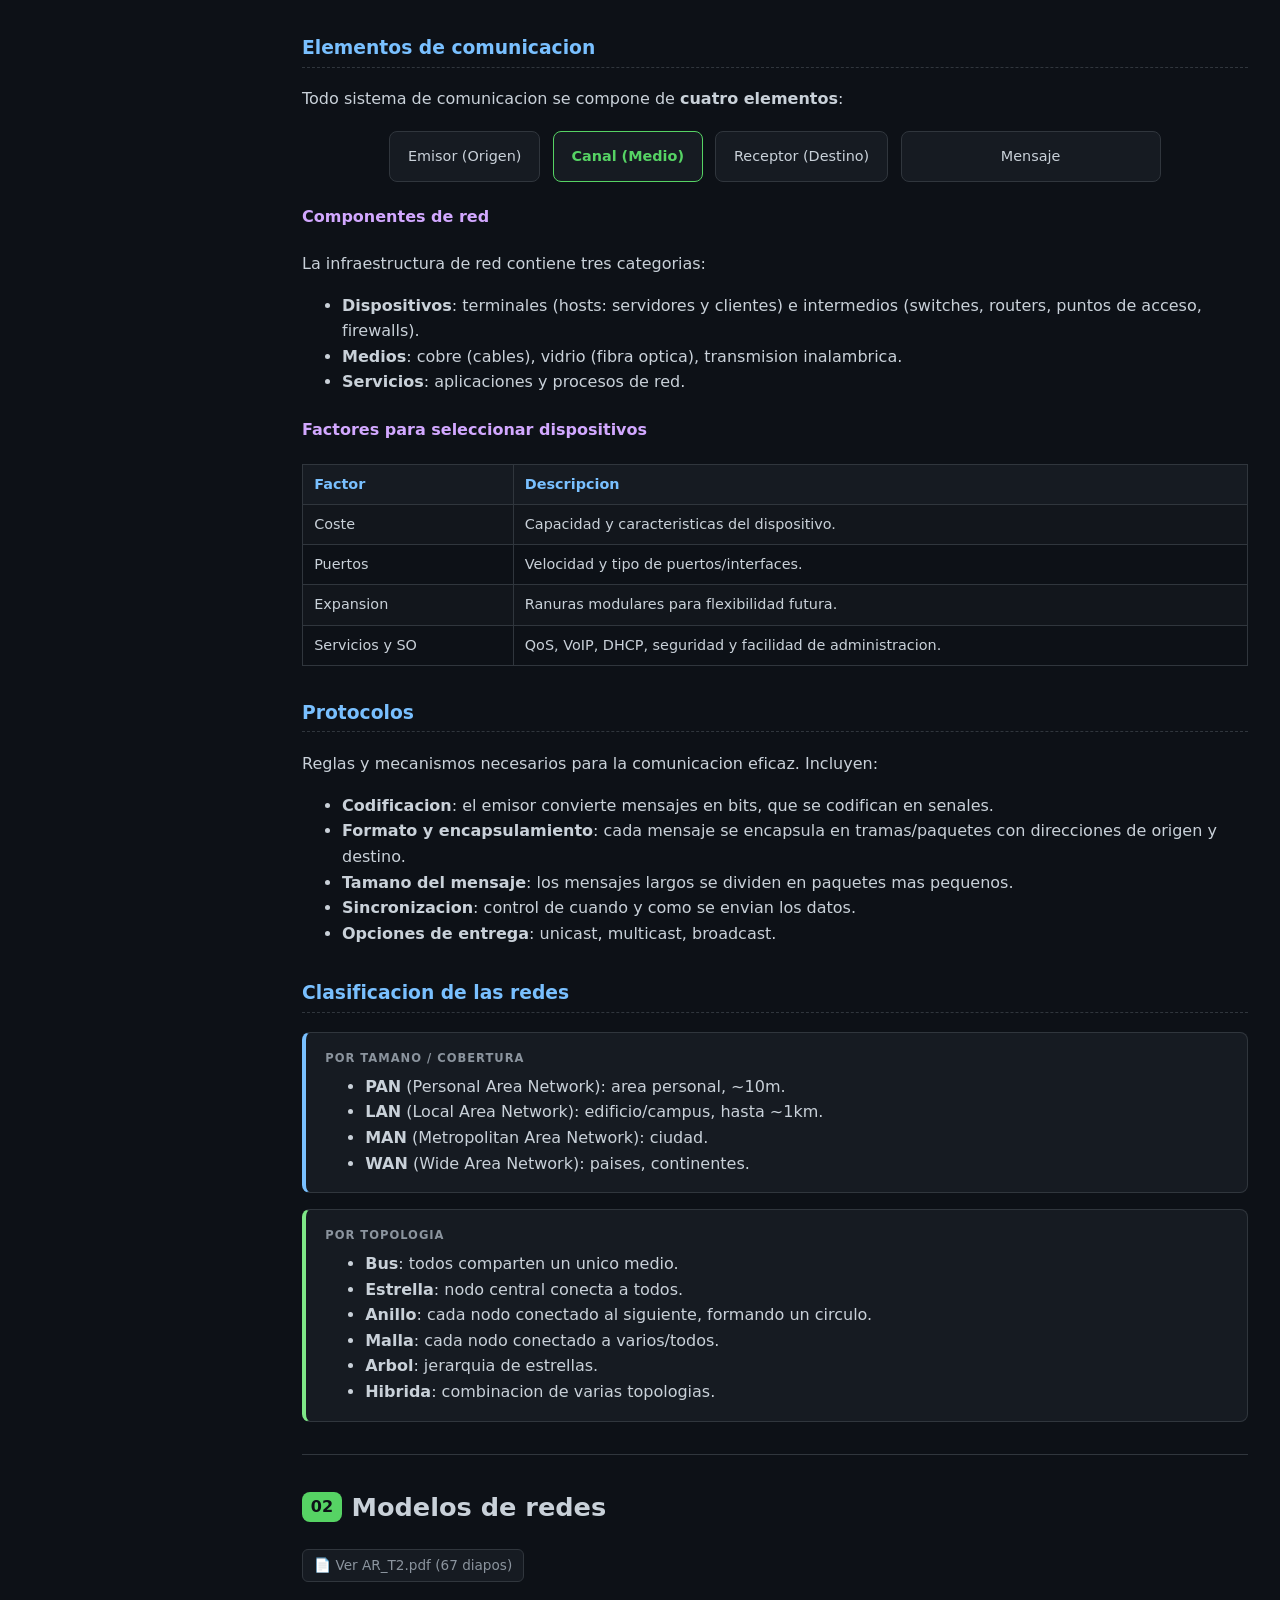
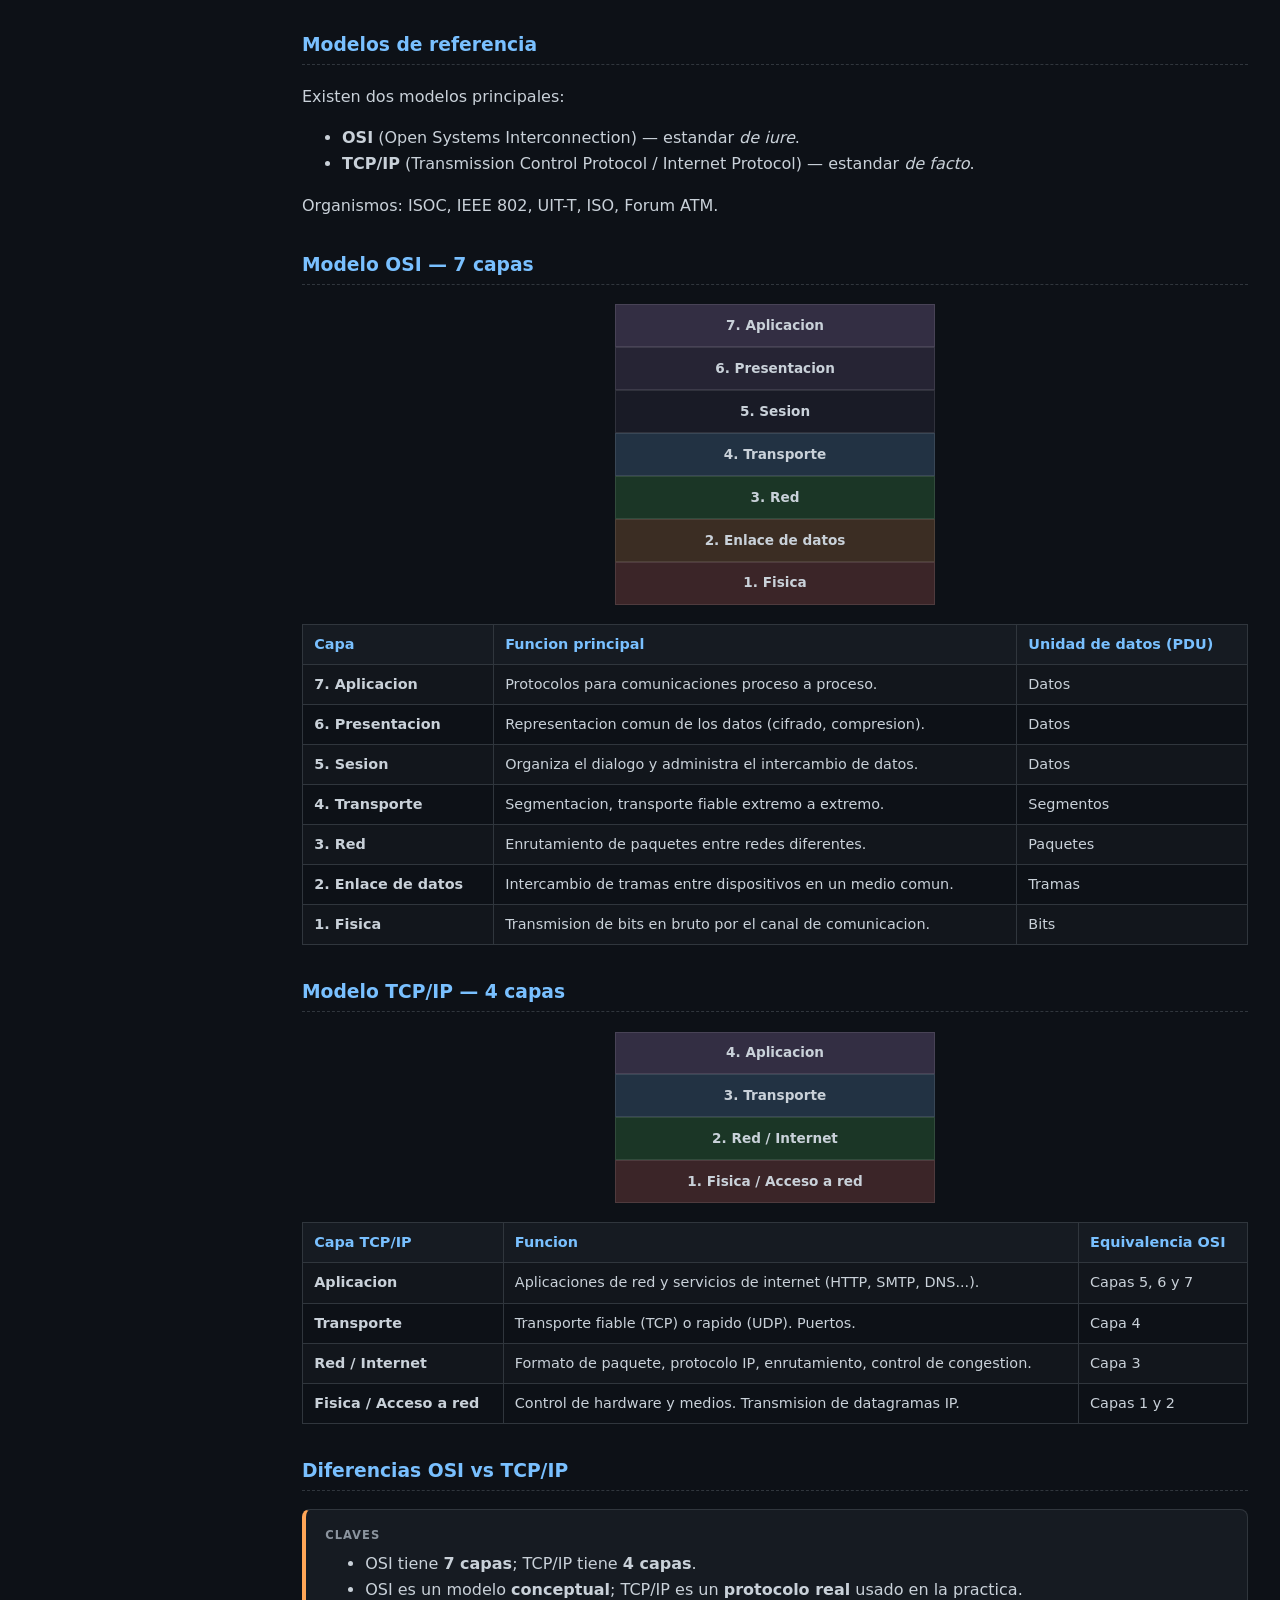
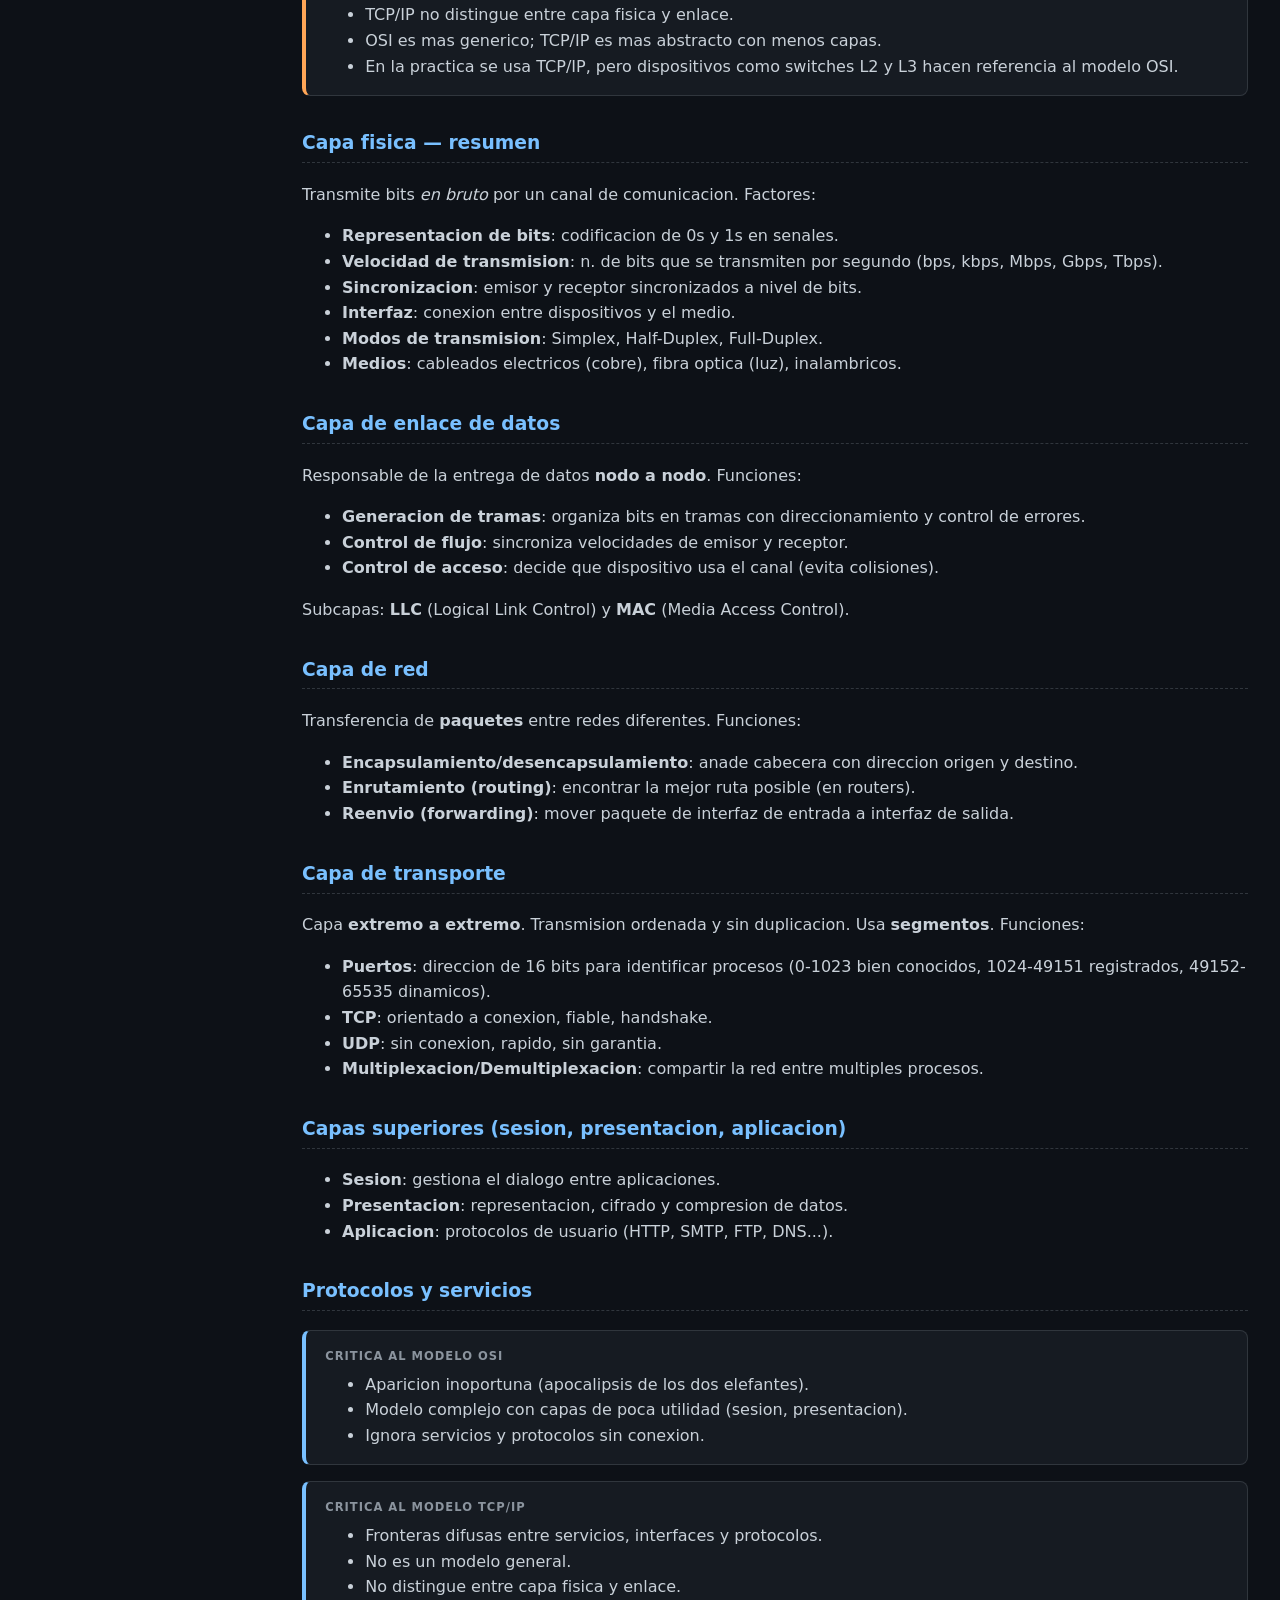
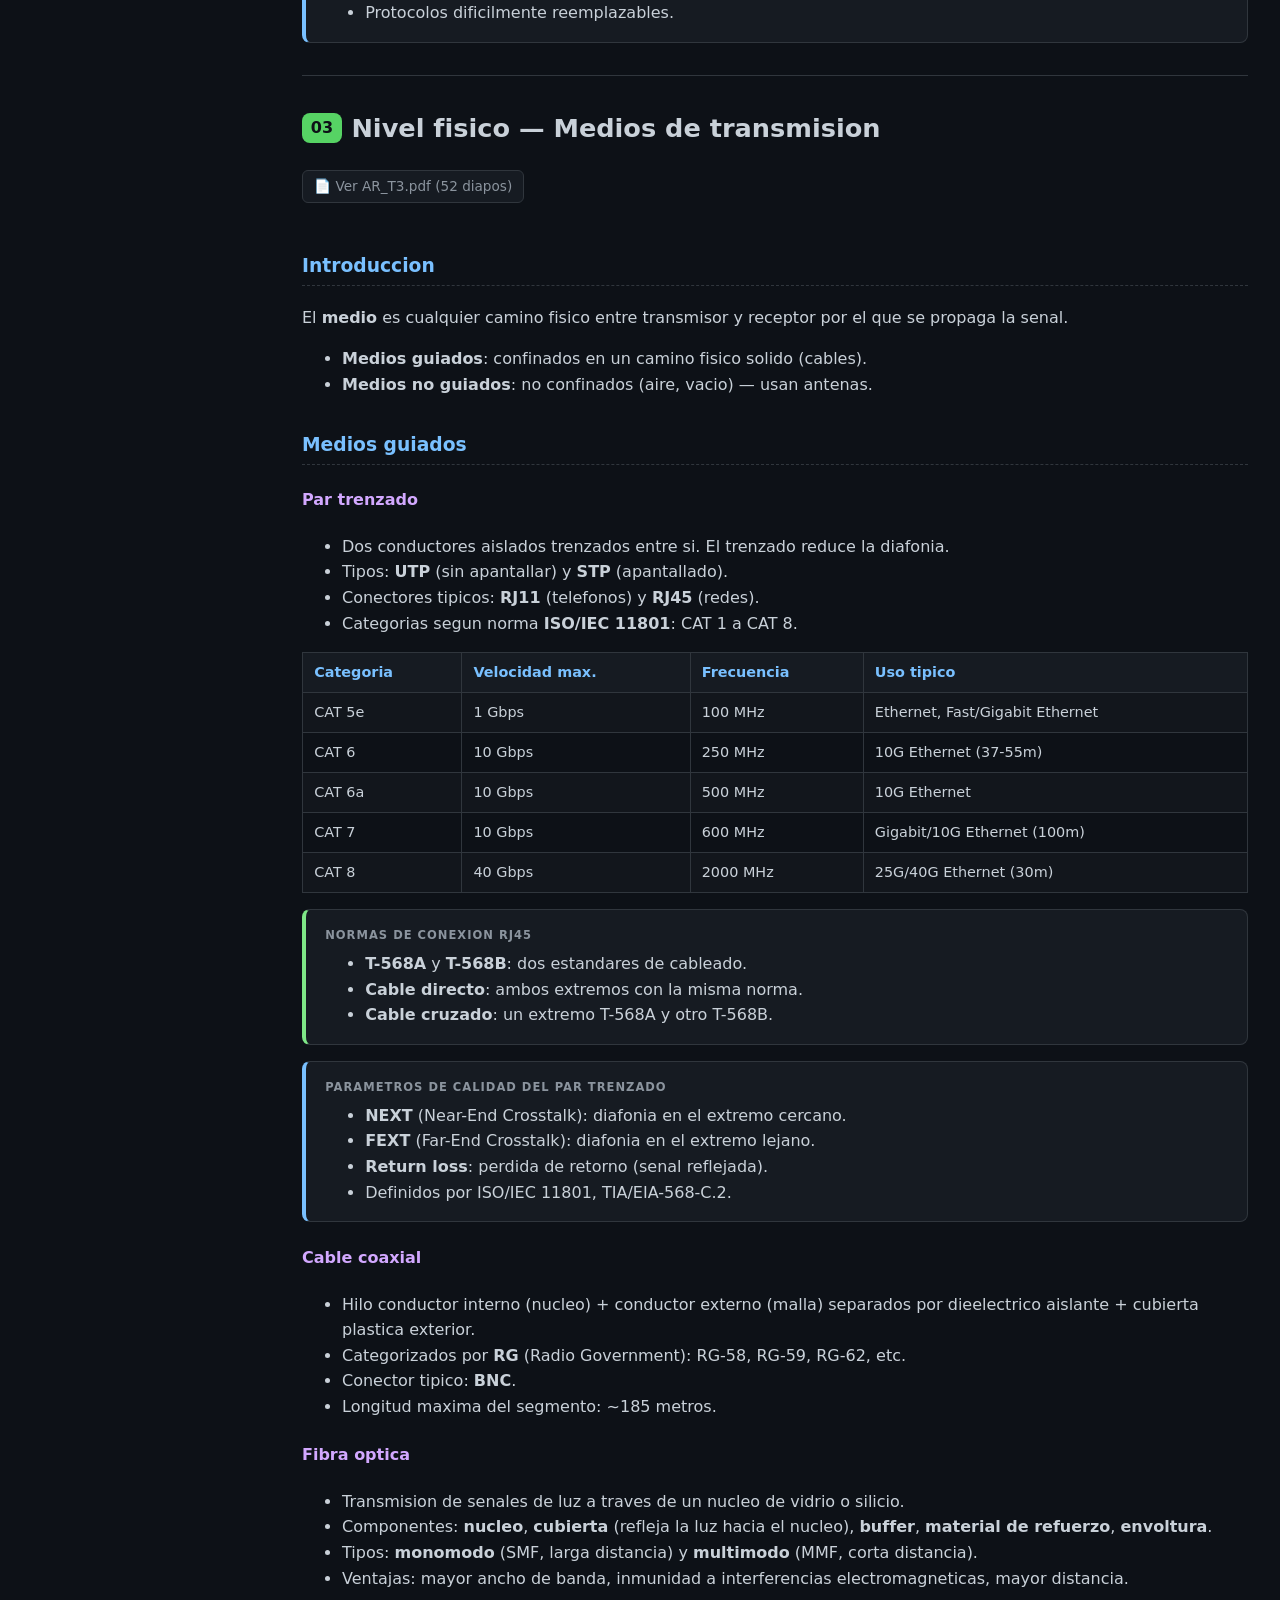
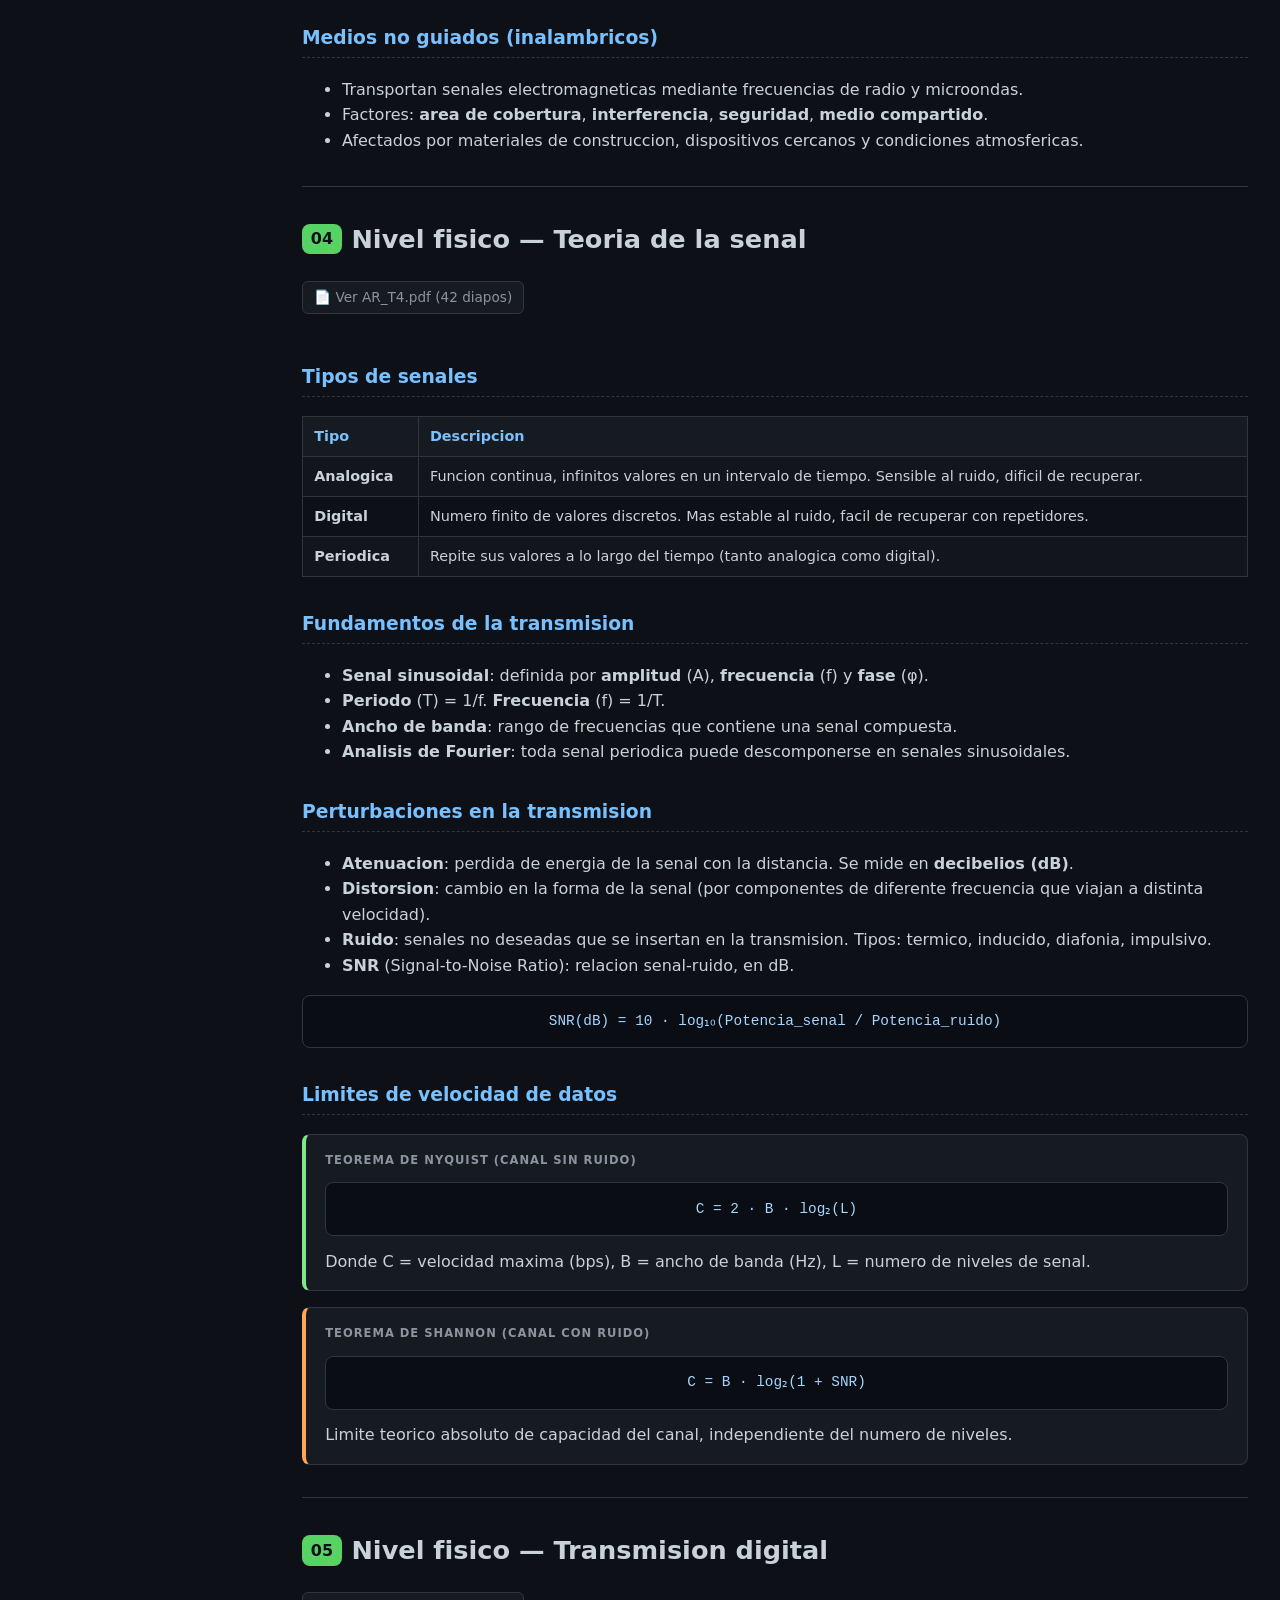
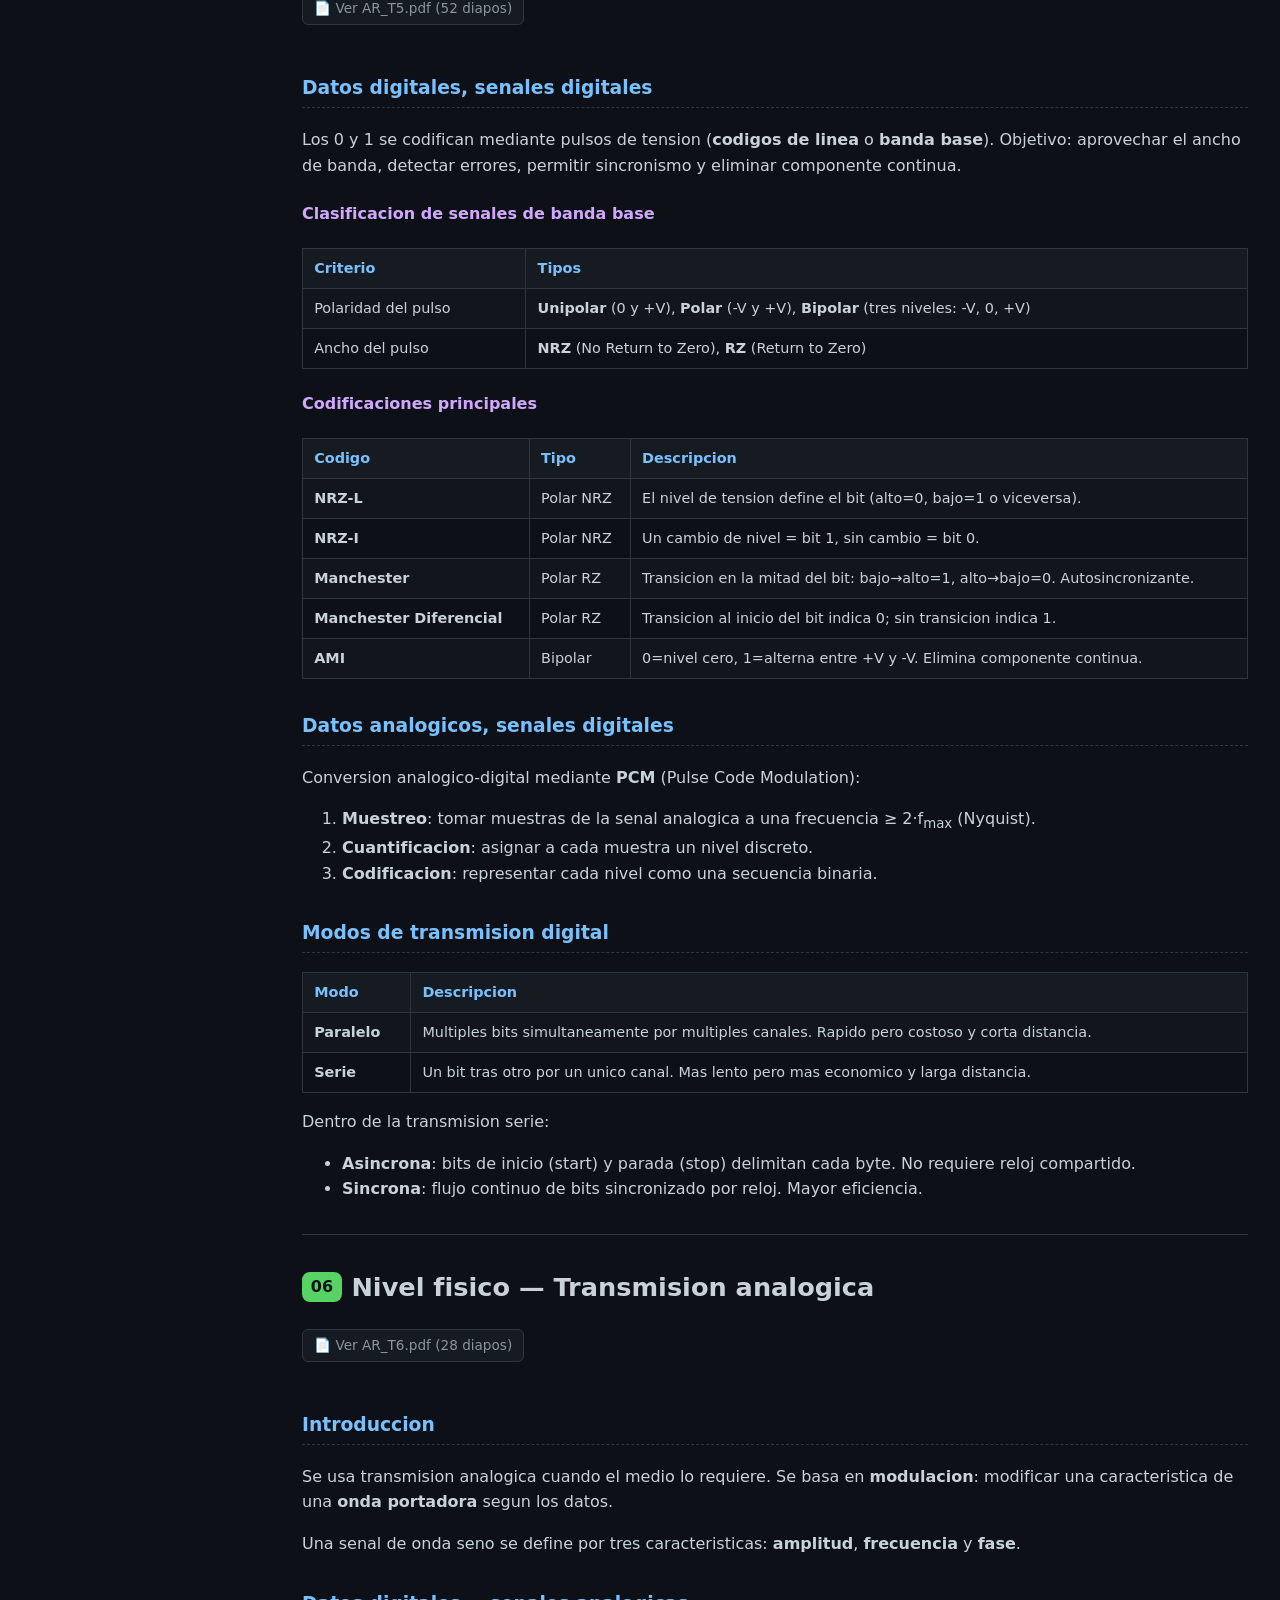
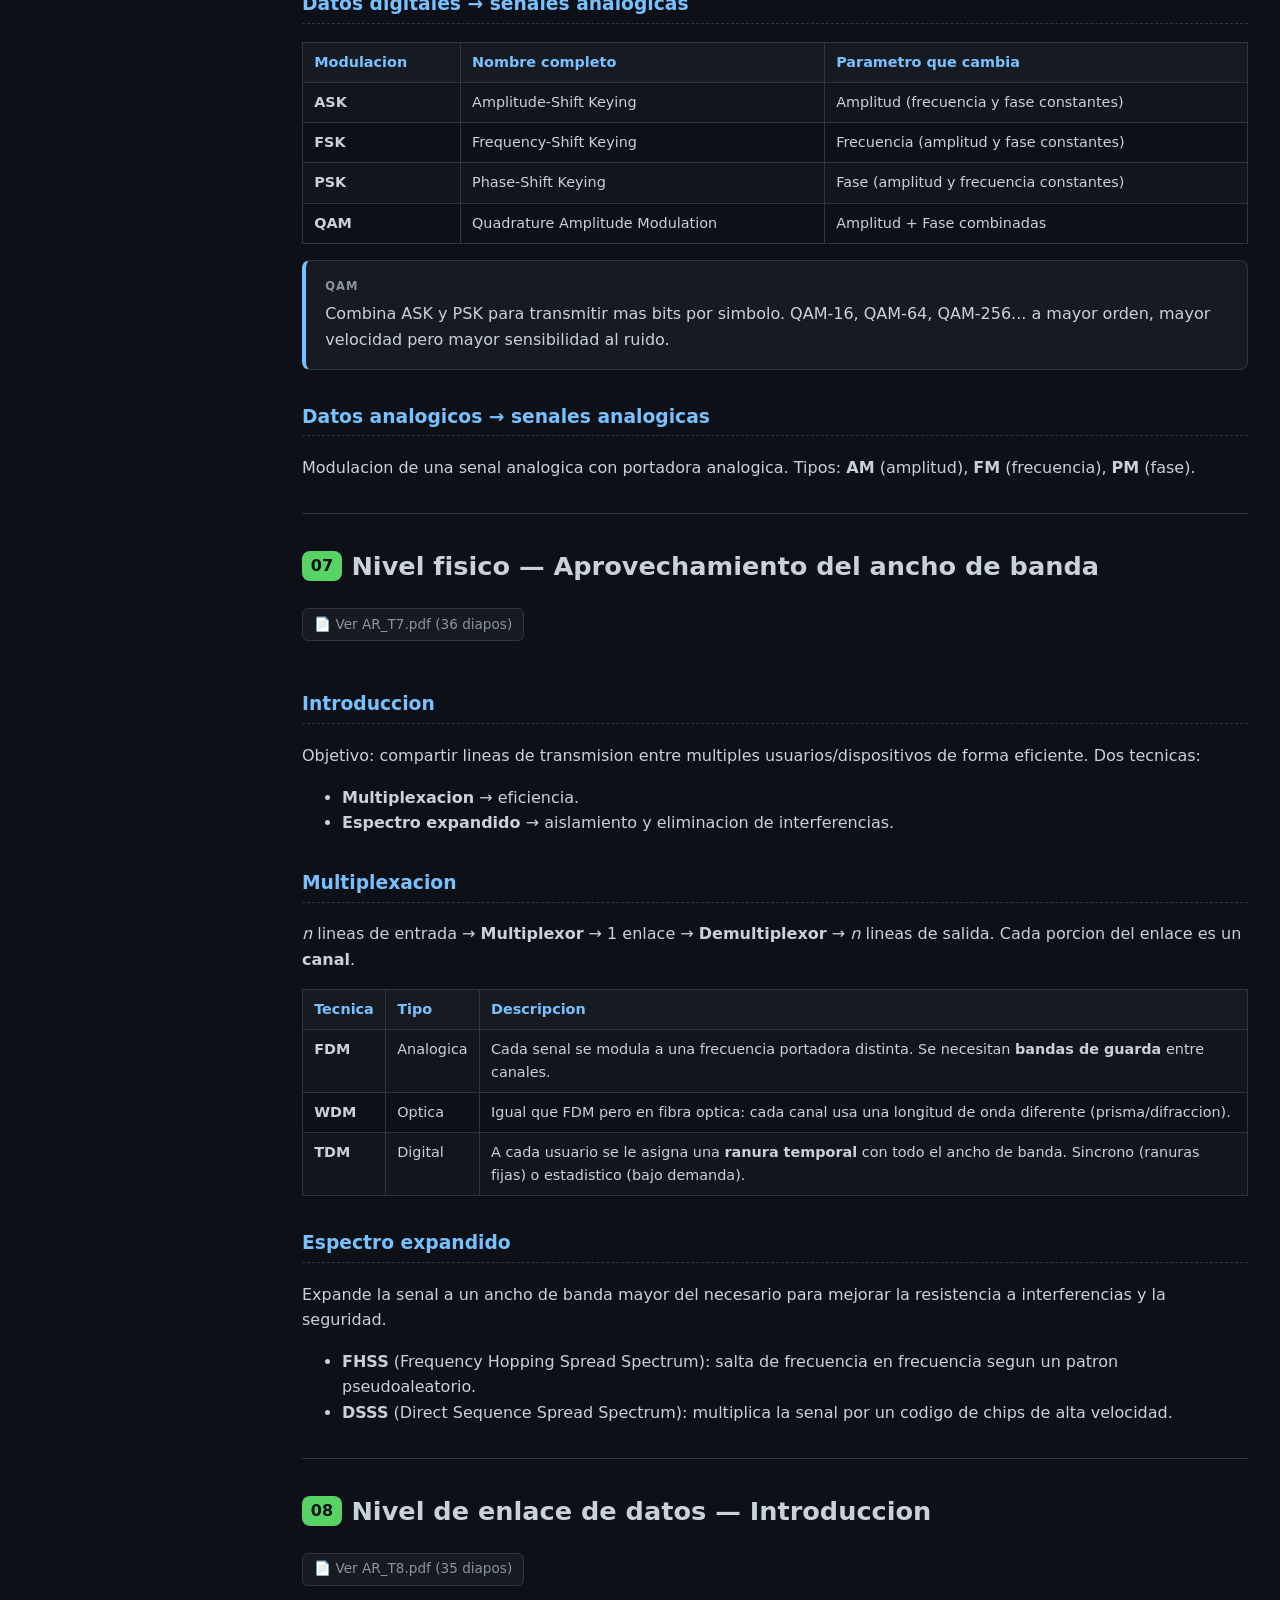
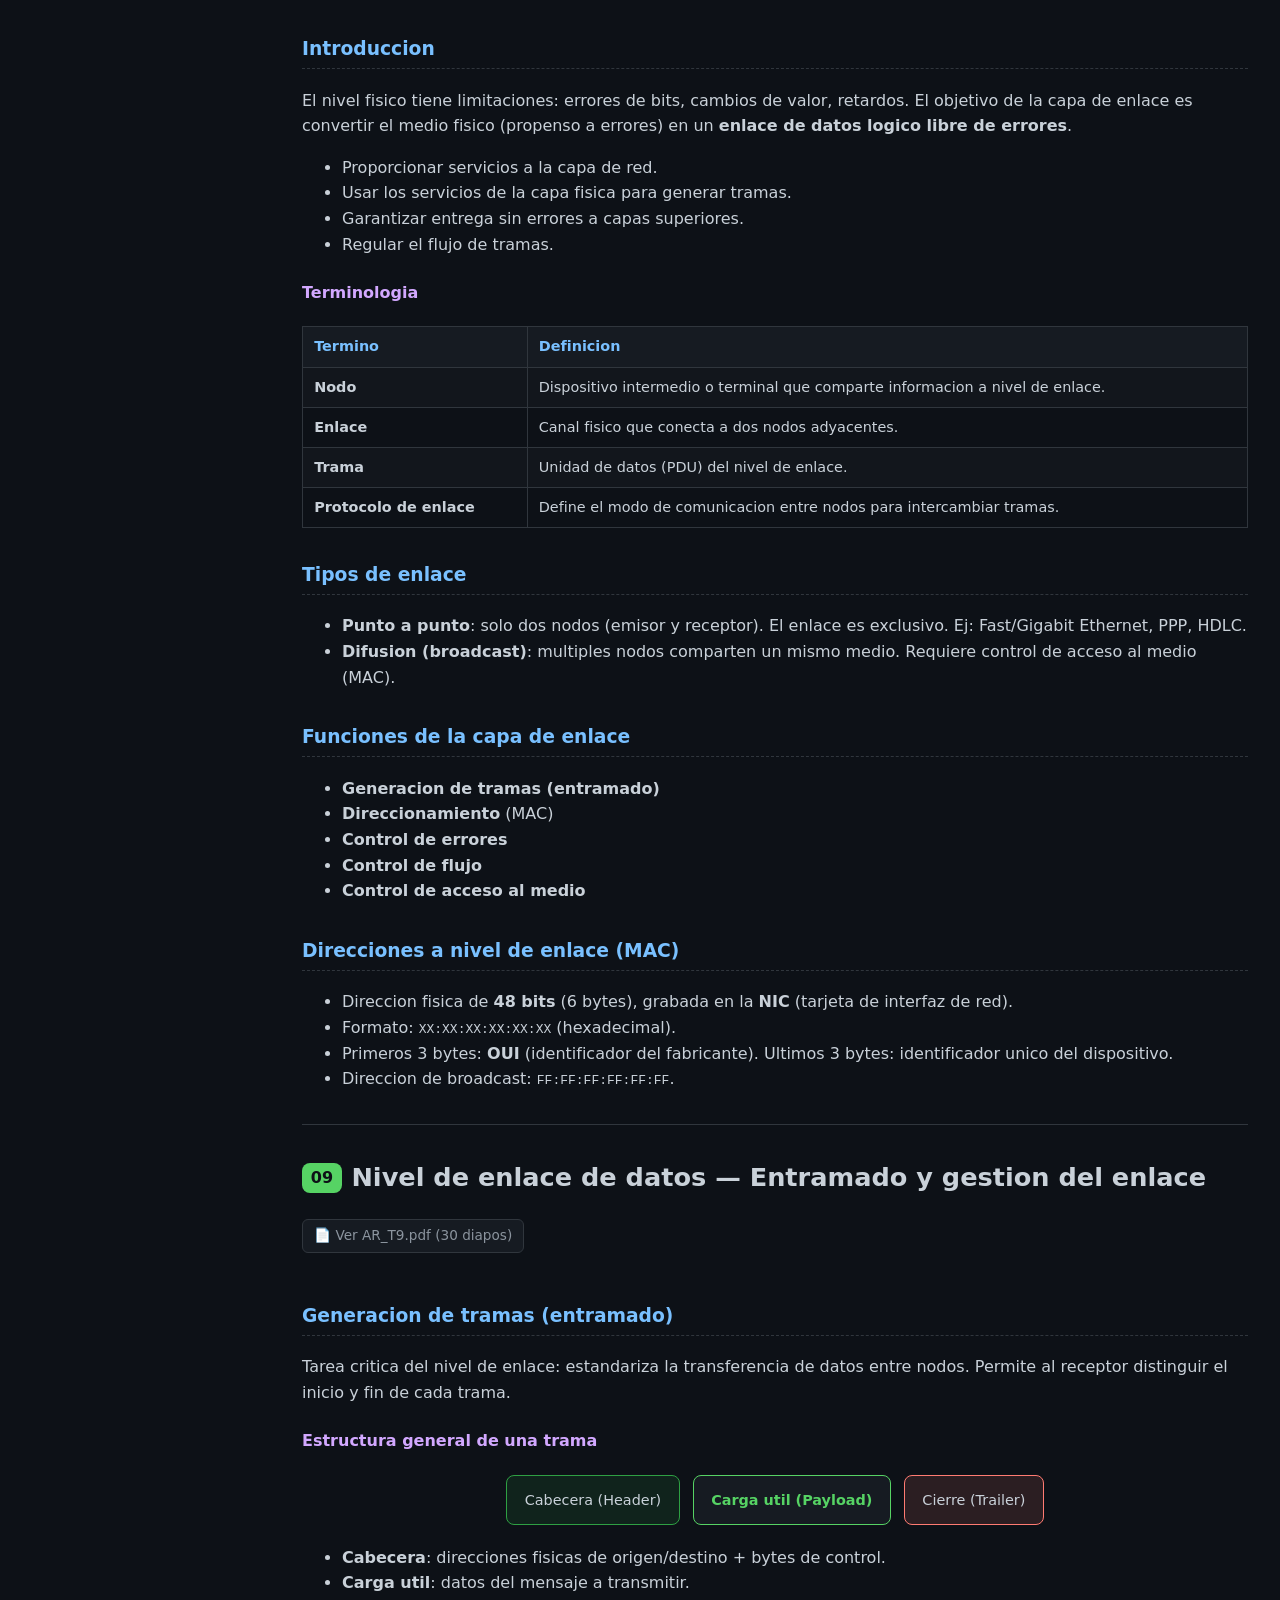
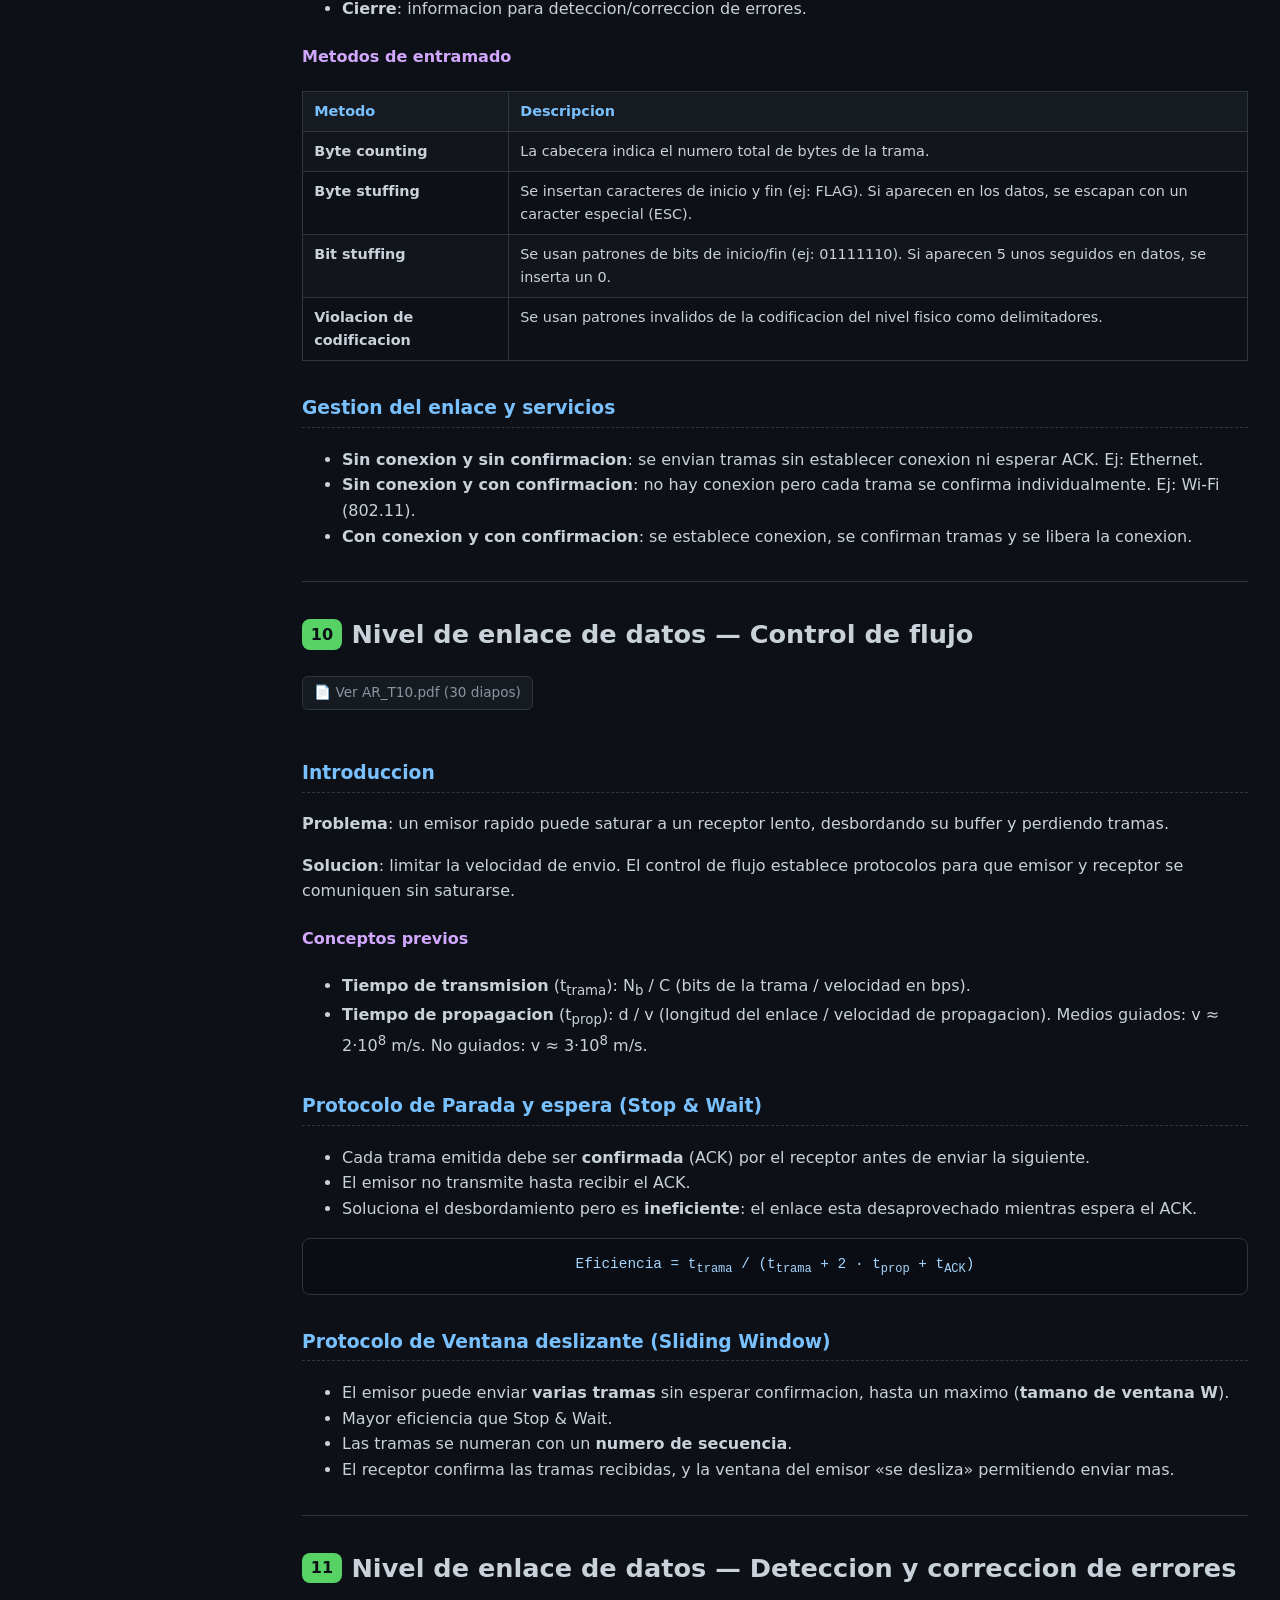
==== commit 43c17097: "Add problems section with 36 exercises and practice tracker - 21 physical layer exercises + 15 data " ====
--- a/ar/index.html
+++ b/ar/index.html
@@ -255,6 +255,31 @@
 .test-history{margin:1.5rem 0;}
 .test-history table{font-size:.85rem;}
 
+/* ===== Problemas accordion ===== */
+.prob-group{margin:1.2rem 0;}
+.prob-group-title{
+  display:flex;align-items:center;gap:.6rem;cursor:pointer;
+  background:var(--bg-card);border:1px solid var(--border);border-radius:8px;
+  padding:.7rem 1rem;font-weight:700;font-size:.95rem;transition:.15s;
+  user-select:none;
+}
+.prob-group-title:hover{border-color:var(--orange);}
+.prob-group-title .arrow{transition:transform .2s;color:var(--text-dim);}
+.prob-group-title.open .arrow{transform:rotate(90deg);}
+.prob-group-title .pgcount{margin-left:auto;font-size:.75rem;color:var(--text-dim);font-weight:400;}
+.prob-list{display:none;padding:.5rem 0;}
+.prob-list.open{display:block;}
+.prob-item{
+  background:var(--bg);border:1px solid var(--border);border-radius:8px;
+  padding:.9rem 1.1rem;margin:.5rem 0;font-size:.9rem;line-height:1.55;
+}
+.prob-item .prob-num{
+  display:inline-block;background:var(--red);color:#0d1117;font-weight:800;
+  font-size:.72rem;border-radius:4px;padding:.1rem .4rem;margin-right:.4rem;
+}
+.prob-item .prob-sub{margin:.4rem 0 0 1.2rem;color:var(--text-dim);}
+.prob-item .prob-sub li{margin:.2rem 0;}
+
 /* ===== Progress Tracker ===== */
 .tracker-table{width:100%;border-collapse:collapse;margin:1rem 0;font-size:.9rem;}
 .tracker-table th,.tracker-table td{
@@ -386,6 +411,8 @@
 
     <h4>Herramientas</h4>
     <a href="#tests" style="color:var(--orange);">&#9998; Tests interactivos</a>
+    <a href="#problemas" style="color:var(--red);">&#9997; Problemas</a>
+    <a href="#practicas" style="color:var(--purple);">&#9881; Practicas</a>
     <a href="#progreso" style="color:var(--green);">&#9745; Progreso de estudio</a>
   </nav>
 
@@ -1240,6 +1267,188 @@
 
     <h3 id="histTitle" style="display:none;">Historial de puntuaciones</h3>
     <div class="test-history" id="testHistory"></div>
+  </section>
+
+  <!-- ============================================================ -->
+  <!-- PROBLEMAS -->
+  <!-- ============================================================ -->
+  <section id="problemas" class="tema">
+    <h2><span class="num" style="background:var(--red);">&#9997;</span> Problemas</h2>
+
+    <!-- Enunciados Nivel Fisico -->
+    <div class="prob-group">
+      <div class="prob-group-title" onclick="this.classList.toggle('open');this.nextElementSibling.classList.toggle('open');">
+        <span class="arrow">&#9654;</span>
+        Ejercicios de Nivel Fisico
+        <a class="pdf-link" href="problemas/Ejercicios-F%C3%ADsico.pdf" target="_blank" onclick="event.stopPropagation();" style="margin:0;">&#128196; PDF</a>
+        <span class="pgcount">21 ejercicios</span>
+      </div>
+      <div class="prob-list">
+        <div class="prob-item"><span class="prob-num">1</span>Un canal de comunicaciones debe soportar velocidad de datos de hasta 10 kbps. El canal tiene una relacion senal a ruido de 50. ¿Cual es el ancho de banda maximo en hercios para este canal?</div>
+
+        <div class="prob-item"><span class="prob-num">2</span>Un sistema de transmision de imagenes, transmite imagenes con una resolucion de 480x500 pixeles, en la que cada pixel puede tomar valores de intensidad en el rango 0-31. Ademas, el sistema es capaz de enviar 30 imagenes por segundo.
+          <ol class="prob-sub"><li>Determina la velocidad maxima de transmision del sistema.</li><li>Determinar la capacidad del canal si se transmite por un medio de 4,5 MHz de ancho de banda con una relacion senal-ruido de 35.</li></ol>
+        </div>
+
+        <div class="prob-item"><span class="prob-num">3</span>Disponemos de un sistema con un medio guiado mediante una linea de comunicacion. La potencia de la senal a la entrada de dicho sistema es de 0,5 W y el nivel de ruido a la salida es de 4,5 &mu;W. Calcule la relacion senal-ruido.</div>
+
+        <div class="prob-item"><span class="prob-num">4</span>Calcule la atenuacion de un sistema de comunicacion mediante medios no guiados que trabajan a 11 GHz con una velocidad de transmision de 90 Mbps si las antenas distan 80 km.</div>
+
+        <div class="prob-item"><span class="prob-num">5</span>Un sistema emplea un patron de constelacion (ver PDF para diagrama). Determine:
+          <ol class="prob-sub"><li>El tipo de modulacion que emplea.</li><li>La velocidad de datos del sistema sabiendo que transmite a 4800 baudios.</li></ol>
+        </div>
+
+        <div class="prob-item"><span class="prob-num">6</span>Calcula la tasa de baudios para las siguientes tasas de bits y tipos de modulacion:
+          <ol class="prob-sub"><li>2000 bps, FSK</li><li>4000 bps, ASK</li><li>6000 bps, 2-PSK</li><li>6000 bps, 4-PSK</li><li>6000 bps, 8-PSK</li><li>4000 bps, 4-QAM</li><li>6000 bps, 16-QAM</li><li>36000 bps, 64-QAM</li></ol>
+        </div>
+
+        <div class="prob-item"><span class="prob-num">7</span>Dibuja el diagrama de constelacion para:
+          <ol class="prob-sub"><li>ASK, con amplitudes de 1 y 3</li><li>2-PSK, con amplitudes de 1 y 180 grados</li><li>8-QAM, con amplitudes de 1 y 2 en 360 grados</li></ol>
+        </div>
+
+        <div class="prob-item"><span class="prob-num">8</span>Responde a las siguientes preguntas:
+          <ol class="prob-sub"><li>Un diagrama de constelacion de modem tiene puntos de datos en (1,1), (1,-1), (-1,1) y (-1,-1). ¿Cuantos bps puede lograr un modem a 1200 baudios?</li><li>Un diagrama con puntos en (0,1) y (0,2). ¿El modem usa modulacion de fase o de amplitud?</li><li>En un diagrama con todos los puntos en un circulo centrado en el origen, ¿que tipo de modulacion se utiliza?</li><li>¿Cuantas frecuencias utiliza un modem QAM-64 de duplex total?</li></ol>
+        </div>
+
+        <div class="prob-item"><span class="prob-num">9</span>Se ha obtenido en el receptor la siguiente secuencia de bits empleando una codificacion bipolar: +-0+-0-+. Indique si la secuencia recibida es correcta. ¿Seria posible que hubieran patrones de bits diferentes que dieran como resultado ese mismo patron?</div>
+
+        <div class="prob-item"><span class="prob-num">10</span>Una senal se cuantiza utilizando 10 bits PCM. Calcule el ruido de cuantizacion.</div>
+
+        <div class="prob-item"><span class="prob-num">11</span>Una senal NRZ-L se pasa a traves de un filtro con r = 0,5 y, posteriormente, se modula sobre una portadora. La velocidad de transmision es 2400 bps. Calcula el ancho de banda para ASK y FSK. Para FSK supon que las frecuencias utilizadas son 50 kHz y 55 kHz.</div>
+
+        <div class="prob-item"><span class="prob-num">12</span>Considera una senal de audio cuyas componentes espectrales estan comprendidas en el rango de 300 a 3000 Hz. Supon que se usa una frecuencia de muestreo de 7000 muestras por segundo para generar una senal PCM.
+          <ol class="prob-sub"><li>Para una SNR = 30, ¿cuantos niveles se necesitan en un cuantizador uniforme?</li><li>¿Cual es la velocidad de transmision maxima del sistema?</li></ol>
+        </div>
+
+        <div class="prob-item"><span class="prob-num">13</span>Supon que empleamos una codificacion bipolar-AMI que se transmite en un medio guiado en banda base en el que hay presencia de ruido. Determine si existe algun error y cual es la cadena binaria que recibe y/o deberia recibir el receptor. (Ver diagrama de senal en el PDF).</div>
+
+        <div class="prob-item"><span class="prob-num">14</span>Disponemos de dos antenas, una emisora y otra receptora, colocadas a unas alturas de 10m y 7m respectivamente. Se sabe que ambas antenas estan separadas 10 m. ¿Que inclinacion debe tener la antena emisora para poder tener vision directa con la antena receptora?</div>
+
+        <div class="prob-item"><span class="prob-num">15</span>Se tiene un canal con un ancho de banda de 80 Hz, se desea emplear la tecnica de espectro expandido por salto de frecuencia (FHSS) empleando todo el ancho de banda. Muestre cual seria la secuencia de saltos en dos ciclos, suponiendo 3 bits para generacion del patron pseudo-aleatorio.</div>
+
+        <div class="prob-item"><span class="prob-num">16</span>Se pretende enviar el siguiente patron de informacion 110100001 en un canal de banda base. Dibuje la senal a emitir considerando logica positiva en las siguientes codificaciones:
+          <ol class="prob-sub"><li>Polar RZ</li><li>NRZ-L</li><li>Manchester</li><li>HDB3</li><li>Manchester diferencial</li><li>Bipolar NRZ con logica negativa</li></ol>
+        </div>
+
+        <div class="prob-item"><span class="prob-num">17</span>Se tienen dos repetidores inalambricos de 2,4 MHz a lo largo de un edificio de 100 m. Cada repetidor esta colocado a 25 metros desde el inicio (A) y el final del edificio (B): A--25m--Rep--50m--Rep--25m--B. Determine cual es la atenuacion entre el punto A y el punto B.</div>
+
+        <div class="prob-item"><span class="prob-num">18</span>Dado un sistema de microfonia inalambrica analogica que emplea un ancho de banda de 4 kHz y tiene una SNR de 50, ¿que ruido de cuantizacion percibiria un usuario si se digitalizasen los datos y se transmitiesen a la tasa maxima fijada por Shannon?</div>
+
+        <div class="prob-item"><span class="prob-num">19</span>Dada una fuente de 12 V, determina la maxima longitud alcanzable en los siguientes medios de transmision, si el voltaje a recibir es 5 V:
+          <ol class="prob-sub"><li>Par trenzado de 0,5 mm a 300 kHz con atenuacion de 11 dB/km</li><li>Par trenzado de 0,5 mm a 1 MHz con atenuacion de 20 dB/km</li><li>Cable coaxial de 9,5 mm a 1 MHz con atenuacion de 2,5 dB/km</li><li>Cable coaxial de 9,5 mm a 25 MHz con atenuacion de 9 dB/km</li></ol>
+        </div>
+
+        <div class="prob-item"><span class="prob-num">20</span>Se desea utilizar el metodo de espectro ensanchado por secuencia directa (DSSS) a la siguiente secuencia de bits 1001011. Sabiendo que emisor y receptor emplean la pseudo-secuencia de bits 110111001 para los 0 y los 1, indique cual seria la cadena de bits a enviar desde el emisor.</div>
+
+        <div class="prob-item"><span class="prob-num">21</span>Se desea realizar un radioenlace entre dos campos de cultivos a 1,4 km de distancia con un arbol de 7m a mitad de camino. El ingeniero duda entre 2.4 GHz o 5 GHz. ¿Cual de las dos frecuencias deberia emplear con antenas a 10m de altura? ¿A que altura habria que colocarlas para no descartar ninguna opcion?</div>
+      </div>
+    </div>
+
+    <!-- Enunciados Nivel Enlace -->
+    <div class="prob-group">
+      <div class="prob-group-title" onclick="this.classList.toggle('open');this.nextElementSibling.classList.toggle('open');">
+        <span class="arrow">&#9654;</span>
+        Ejercicios de Nivel de Enlace de Datos
+        <a class="pdf-link" href="problemas/Ejercicios-Enlace.pdf" target="_blank" onclick="event.stopPropagation();" style="margin:0;">&#128196; PDF</a>
+        <span class="pgcount">15 ejercicios</span>
+      </div>
+      <div class="prob-list">
+        <div class="prob-item"><span class="prob-num">1</span>Dadas dos estaciones A y B que se comunican utilizando HDLC y teniendo en cuenta que una trama erronea se presenta por una linea discontinua, complete las secuencias de tramas suponiendo que ni A ni B tienen mas informacion que enviarse. Indique si hay algun error en las representaciones. (Ver diagramas en PDF).</div>
+
+        <div class="prob-item"><span class="prob-num">2</span>Un cable de 100 km de longitud opera con una tasa de datos de 1,544 Mbps. La velocidad del cable es 2/3 de la velocidad de la luz en el vacio. ¿Cual es la longitud de dicho enlace en bits?</div>
+
+        <div class="prob-item"><span class="prob-num">3</span>De los siguientes casos, ¿cual seria la secuencia de bits que deberia de mandar el emisor si se desea utilizar como metodo de deteccion de errores la paridad impar?
+          <ol class="prob-sub"><li>100101</li><li>111111</li><li>000000</li><li>101010</li></ol>
+        </div>
+
+        <div class="prob-item"><span class="prob-num">4</span>Un canal tiene una velocidad de transmision de 4 kbps y un retardo de propagacion de 20 ms. ¿Cual es la longitud de la trama en bits si se pretende utilizar un esquema de parada y espera con una eficiencia minima del 50%?</div>
+
+        <div class="prob-item"><span class="prob-num">5</span>Comparar el rendimiento de Stop & Wait con Ventana deslizante (tamano 7):
+          <ol class="prob-sub"><li>Calcule rendimiento con trama de 4000 bits, probabilidad de error despreciable, v_prop = 2/3·c: en enlace de 10000 km a 250 kbps y en enlace de 100 m a 10 Mbps.</li><li>¿En que condiciones es aceptable Stop & Wait para eficiencia minima del 80%?</li></ol>
+        </div>
+
+        <div class="prob-item"><span class="prob-num">6</span>Considerando un protocolo ARQ de parada y espera, determine cual debe ser el valor minimo del temporizador.</div>
+
+        <div class="prob-item"><span class="prob-num">7</span>Se emplea como mecanismo de deteccion de errores un CRC-3 mediante el polinomio X&sup3;+X&sup2;+1. El receptor ha recibido el mensaje 10110101110100. Determine si el mensaje recibido es correcto.</div>
+
+        <div class="prob-item"><span class="prob-num">8</span>Se emplea paridad bidimensional como mecanismo de correccion de errores. Se desea transmitir la cadena 1100101010101110110, considerando palabras de 4 bits. ¿Cual seria la secuencia de bits que se mandaria al receptor?</div>
+
+        <div class="prob-item"><span class="prob-num">9</span>Suponiendo que una trama esta compuesta por palabras de 16 bits, calcule el valor de la suma de verificacion de los datos A7A2CABF903AA123.</div>
+
+        <div class="prob-item"><span class="prob-num">10</span>Dadas las siguientes direcciones MAC determine de que tipo concreto son:
+          <ol class="prob-sub"><li>4A:30:10:21:10:1A</li><li>47:20:1B:2E:08:EE</li><li>FF:FF:FF:FF:FF:FF</li></ol>
+        </div>
+
+        <div class="prob-item"><span class="prob-num">11</span>En un escenario con tres nodos (A, B y C) se emplean el protocolo BSC (control sincrono binario). Teniendo en cuenta que la estacion maestra es la B, muestre el flujo de intercambios de dos tramas de informacion entre A y C.</div>
+
+        <div class="prob-item"><span class="prob-num">12</span>Un receptor ha recibido la siguiente secuencia en bits: 1011101. Sabiendo que el emisor ha utilizado un codigo Hamming (7,4) con paridad par, indique si la informacion ha llegado correctamente, y en caso contrario, que correccion seria necesaria aplicar.</div>
+
+        <div class="prob-item"><span class="prob-num">13</span>Desde un nodo emisor A se mandan T0, T1, T2 de informacion; el nodo receptor B las confirma. Mientras B confirma, A manda T3, T4 y T5, pero T4 no llega. Con 3 bits de secuencia y 6 tramas totales, dibuje:
+          <ol class="prob-sub"><li>Diagrama con mecanismo de vuelta atras (Go-Back-N) + ventanas de emision y recepcion.</li><li>Diagrama con mecanismo de rechazo selectivo + ventanas.</li><li>Diagrama con ventana deslizante + parada y espera + ventanas.</li></ol>
+        </div>
+
+        <div class="prob-item"><span class="prob-num">14</span>Se desea realizar una division de tramas empleando la tecnica de insercion de violaciones de codificacion empleando Manchester diferencial. Los datos a enviar son: 1010101 con violacion positiva seguida de negativa como delimitador de inicio y de fin. Dibuje la senal.</div>
+
+        <div class="prob-item"><span class="prob-num">15</span>Muestre el diagrama de flujo de intercambio de tramas asi como su contenido exacto, inicio de conexion y cierre usando el protocolo BISYN, con dos tramas de informacion donde la primera llega correctamente y la segunda falla.</div>
+      </div>
+    </div>
+
+    <!-- Tracker de problemas -->
+    <h3>Seguimiento de problemas</h3>
+    <table class="tracker-table" id="probTrackerTable">
+      <thead>
+        <tr>
+          <th style="text-align:left;">Problema</th>
+          <th style="color:#79c0ff;">Leido</th>
+          <th style="color:#ffa657;">Intentado</th>
+          <th style="color:#56d364;">Resuelto</th>
+        </tr>
+      </thead>
+      <tbody id="probTrackerBody"></tbody>
+    </table>
+    <div class="donut-wrap">
+      <canvas id="probDonut" width="140" height="140"></canvas>
+      <div class="donut-info">
+        <div class="big" id="probPct">0%</div>
+        <div class="sub">problemas resueltos</div>
+      </div>
+    </div>
+  </section>
+
+  <!-- ============================================================ -->
+  <!-- PRACTICAS -->
+  <!-- ============================================================ -->
+  <section id="practicas" class="tema">
+    <h2><span class="num" style="background:var(--purple);">&#9881;</span> Practicas</h2>
+
+    <div class="cards" style="margin-bottom:1.5rem;">
+      <a class="card-link" href="practicas/Practica_1.pdf" target="_blank"><span class="badge" style="background:var(--purple);color:#0d1117;">P1</span><h3>Nivel fisico de la transmision de datos</h3><p>Simulador MATLAB: NRZ vs Manchester, ruido blanco, SNR.</p></a>
+      <a class="card-link" href="practicas/Practica_2.pdf" target="_blank"><span class="badge" style="background:var(--purple);color:#0d1117;">P2</span><h3>Nivel de enlace: Protocolos ARQ</h3><p>Simulador SimARQ: Stop & Wait, Go-Back-N, Rechazo selectivo.</p></a>
+      <a class="card-link" href="practicas/Practica_3.pdf" target="_blank"><span class="badge" style="background:var(--purple);color:#0d1117;">P3</span><h3>Cisco IOS: Switches y routers I</h3><p>Packet Tracer: topologia con 3 switches, 3 routers, configuracion IP.</p></a>
+      <a class="card-link" href="practicas/Practica_4.pdf" target="_blank"><span class="badge" style="background:var(--purple);color:#0d1117;">P4</span><h3>Cisco IOS: Switches y routers II</h3><p>Packet Tracer: nueva sede, telnet, rutas estaticas, conectividad.</p></a>
+      <a class="card-link" href="practicas/practica_5.pdf" target="_blank"><span class="badge" style="background:var(--purple);color:#0d1117;">P5</span><h3>Analizador de protocolos Wireshark</h3><p>Ethereal/Wireshark: Spanning Tree, LLC, formatos de trama, campos MAC.</p></a>
+    </div>
+
+    <h3>Seguimiento de practicas</h3>
+    <table class="tracker-table" id="pracTrackerTable">
+      <thead>
+        <tr>
+          <th style="text-align:left;">Practica</th>
+          <th style="color:#79c0ff;">Leida</th>
+          <th style="color:#ffa657;">Empezada</th>
+          <th style="color:#d2a8ff;">Informe</th>
+          <th style="color:#56d364;">Entregada</th>
+        </tr>
+      </thead>
+      <tbody id="pracTrackerBody"></tbody>
+    </table>
+    <div class="donut-wrap">
+      <canvas id="pracDonut" width="140" height="140"></canvas>
+      <div class="donut-info">
+        <div class="big" id="pracPct">0%</div>
+        <div class="sub">practicas completadas</div>
+      </div>
+    </div>
   </section>
 
   <!-- ============================================================ -->
@@ -1665,6 +1874,100 @@
 renderHistory();
 })();
 
+/* ===== PROBLEMAS & PRACTICAS TRACKERS ===== */
+(function(){
+  function miniTracker(cfg){
+    const data=(function(){try{return JSON.parse(localStorage.getItem(cfg.key))||{};}catch(e){return {};}})();
+    function save(){localStorage.setItem(cfg.key,JSON.stringify(data));}
+    const tbody=document.getElementById(cfg.tbodyId);
+
+    cfg.rows.forEach(r=>{
+      const tr=document.createElement('tr');
+      const td0=document.createElement('td');
+      td0.innerHTML=r.label;
+      tr.appendChild(td0);
+      cfg.cols.forEach(col=>{
+        const td=document.createElement('td');
+        td.className='check-cell';
+        const inp=document.createElement('input');
+        inp.type='checkbox';
+        const k=r.id+'_'+col;
+        inp.checked=!!data[k];
+        const ck=document.createElement('span');
+        ck.className='ck';ck.textContent='✓';
+        td.appendChild(inp);td.appendChild(ck);
+        td.addEventListener('click',()=>{inp.checked=!inp.checked;data[k]=inp.checked;save();update();});
+        tr.appendChild(td);
+      });
+      tbody.appendChild(tr);
+    });
+
+    function drawMiniDonut(canvas,pct){
+      const ctx=canvas.getContext('2d');
+      const w=canvas.width,h=canvas.height,cx=w/2,cy=h/2,r=52,lw=14;
+      ctx.clearRect(0,0,w,h);
+      ctx.beginPath();ctx.arc(cx,cy,r,0,Math.PI*2);ctx.strokeStyle='#30363d';ctx.lineWidth=lw;ctx.stroke();
+      if(pct>0){
+        const grad=ctx.createLinearGradient(0,0,w,h);
+        grad.addColorStop(0,cfg.color1);grad.addColorStop(1,cfg.color2);
+        ctx.beginPath();ctx.arc(cx,cy,r,-Math.PI/2,-Math.PI/2+Math.PI*2*pct/100);
+        ctx.strokeStyle=grad;ctx.lineWidth=lw;ctx.lineCap='round';ctx.stroke();
+      }
+      ctx.fillStyle='#c9d1d9';ctx.font='bold 22px system-ui,sans-serif';ctx.textAlign='center';ctx.textBaseline='middle';
+      ctx.fillText(pct+'%',cx,cy);
+    }
+
+    function update(){
+      let done=0,total=cfg.rows.length*cfg.cols.length;
+      let rowsDone=0;
+      cfg.rows.forEach((r,ri)=>{
+        let allDone=true;
+        const tr=tbody.children[ri];
+        cfg.cols.forEach((col,ci)=>{
+          const k=r.id+'_'+col;
+          const checked=!!data[k];
+          tr.children[ci+1].querySelector('input').checked=checked;
+          if(checked)done++;else allDone=false;
+        });
+        if(allDone){rowsDone++;tr.classList.add('row-done');}else{tr.classList.remove('row-done');}
+      });
+      const lastCol=cfg.cols[cfg.cols.length-1];
+      let lastDone=0;
+      cfg.rows.forEach(r=>{if(data[r.id+'_'+lastCol])lastDone++;});
+      const pct=Math.round(lastDone/cfg.rows.length*100);
+      document.getElementById(cfg.pctId).textContent=pct+'%';
+      drawMiniDonut(document.getElementById(cfg.canvasId),pct);
+    }
+    update();
+  }
+
+  // Problemas tracker
+  const probRows=[];
+  for(let i=1;i<=21;i++)probRows.push({id:'f'+i,label:'<span style="color:var(--red);font-weight:700;">F'+i+'</span> Nivel fisico'});
+  for(let i=1;i<=15;i++)probRows.push({id:'e'+i,label:'<span style="color:var(--accent2);font-weight:700;">E'+i+'</span> Nivel de enlace'});
+  miniTracker({
+    key:'ar_prob_track_v1',tbodyId:'probTrackerBody',
+    rows:probRows,cols:['leido','intentado','resuelto'],
+    pctId:'probPct',canvasId:'probDonut',
+    color1:'#ff7b72',color2:'#ffa657'
+  });
+
+  // Practicas tracker
+  miniTracker({
+    key:'ar_prac_track_v1',tbodyId:'pracTrackerBody',
+    rows:[
+      {id:'p1',label:'P1 — Nivel fisico: transmision de datos'},
+      {id:'p2',label:'P2 — Nivel de enlace: Protocolos ARQ'},
+      {id:'p3',label:'P3 — Cisco IOS: Switches y routers I'},
+      {id:'p4',label:'P4 — Cisco IOS: Switches y routers II'},
+      {id:'p5',label:'P5 — Analizador Wireshark'},
+    ],
+    cols:['leida','empezada','informe','entregada'],
+    pctId:'pracPct',canvasId:'pracDonut',
+    color1:'#d2a8ff',color2:'#79c0ff'
+  });
+})();
+
 /* ===== PROGRESS TRACKER ===== */
 (function(){
   const COLS=['apuntes','subrayados','estudiados','test'];
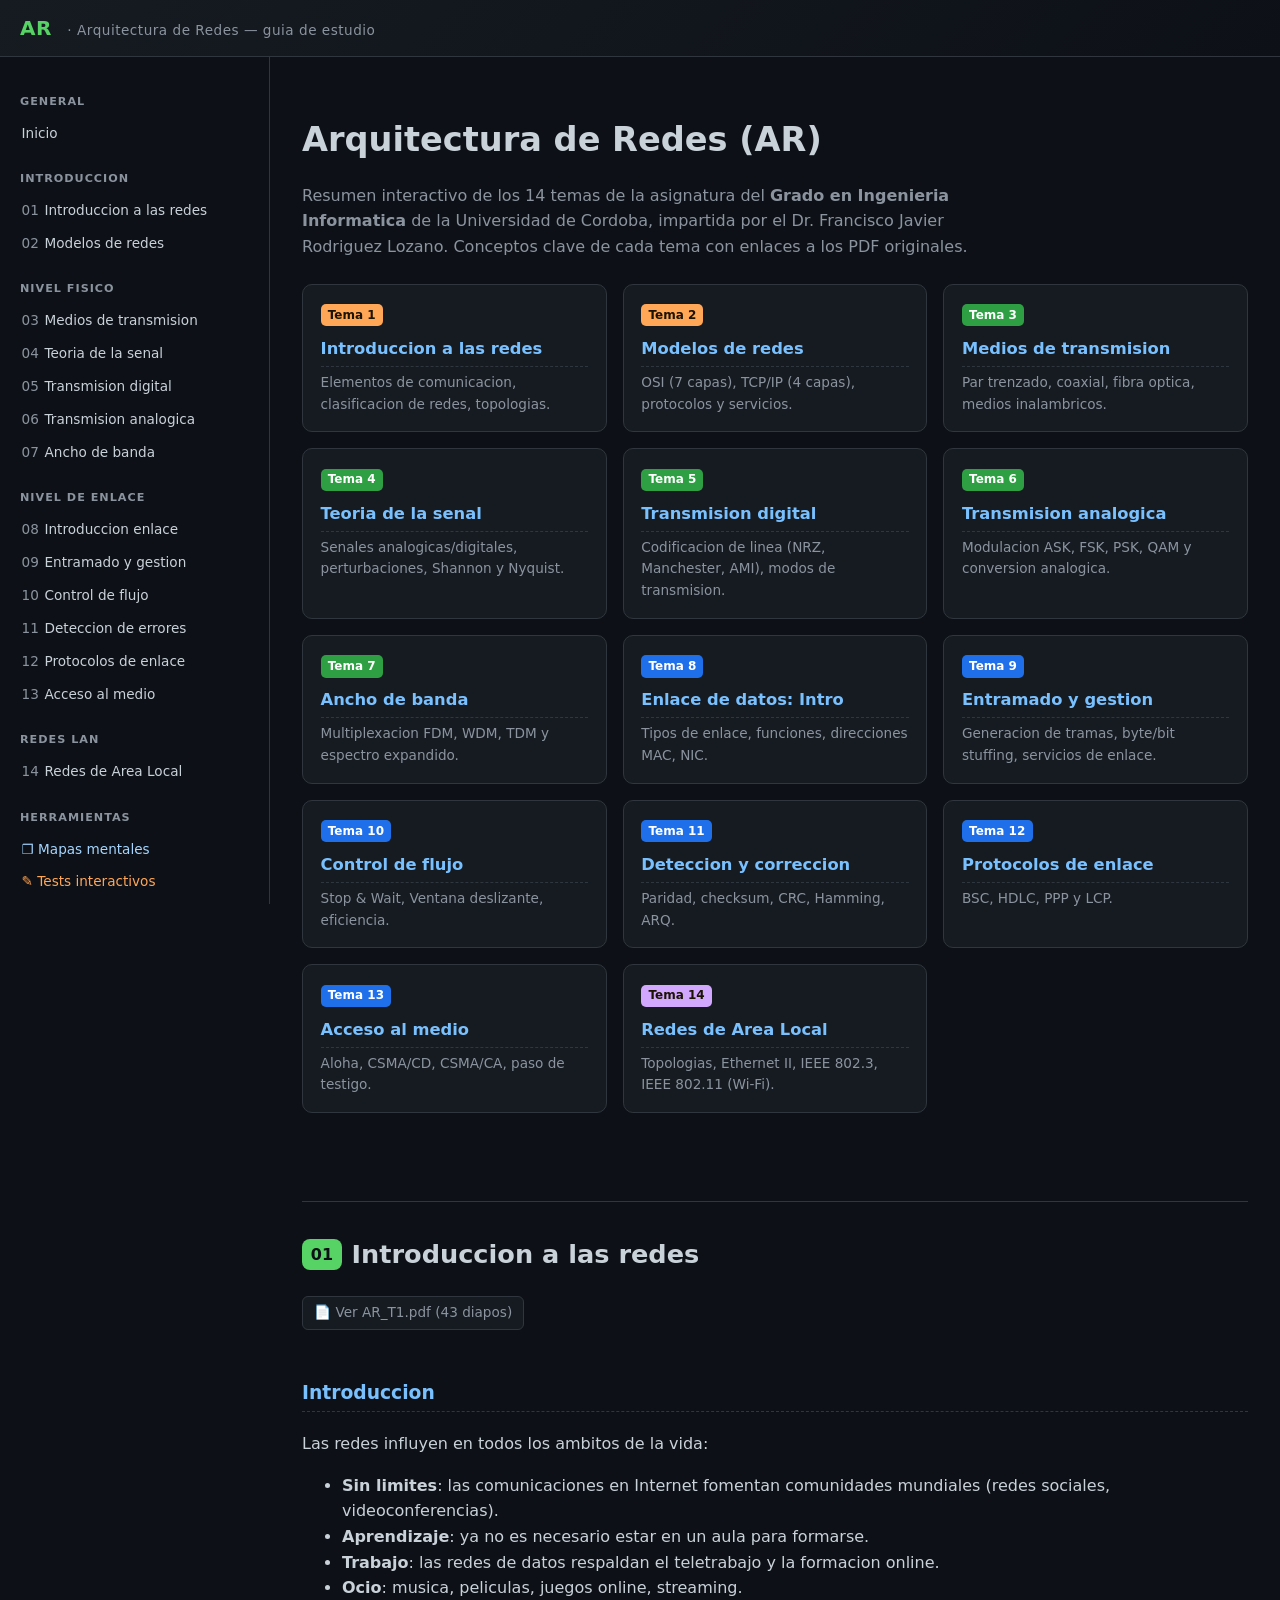
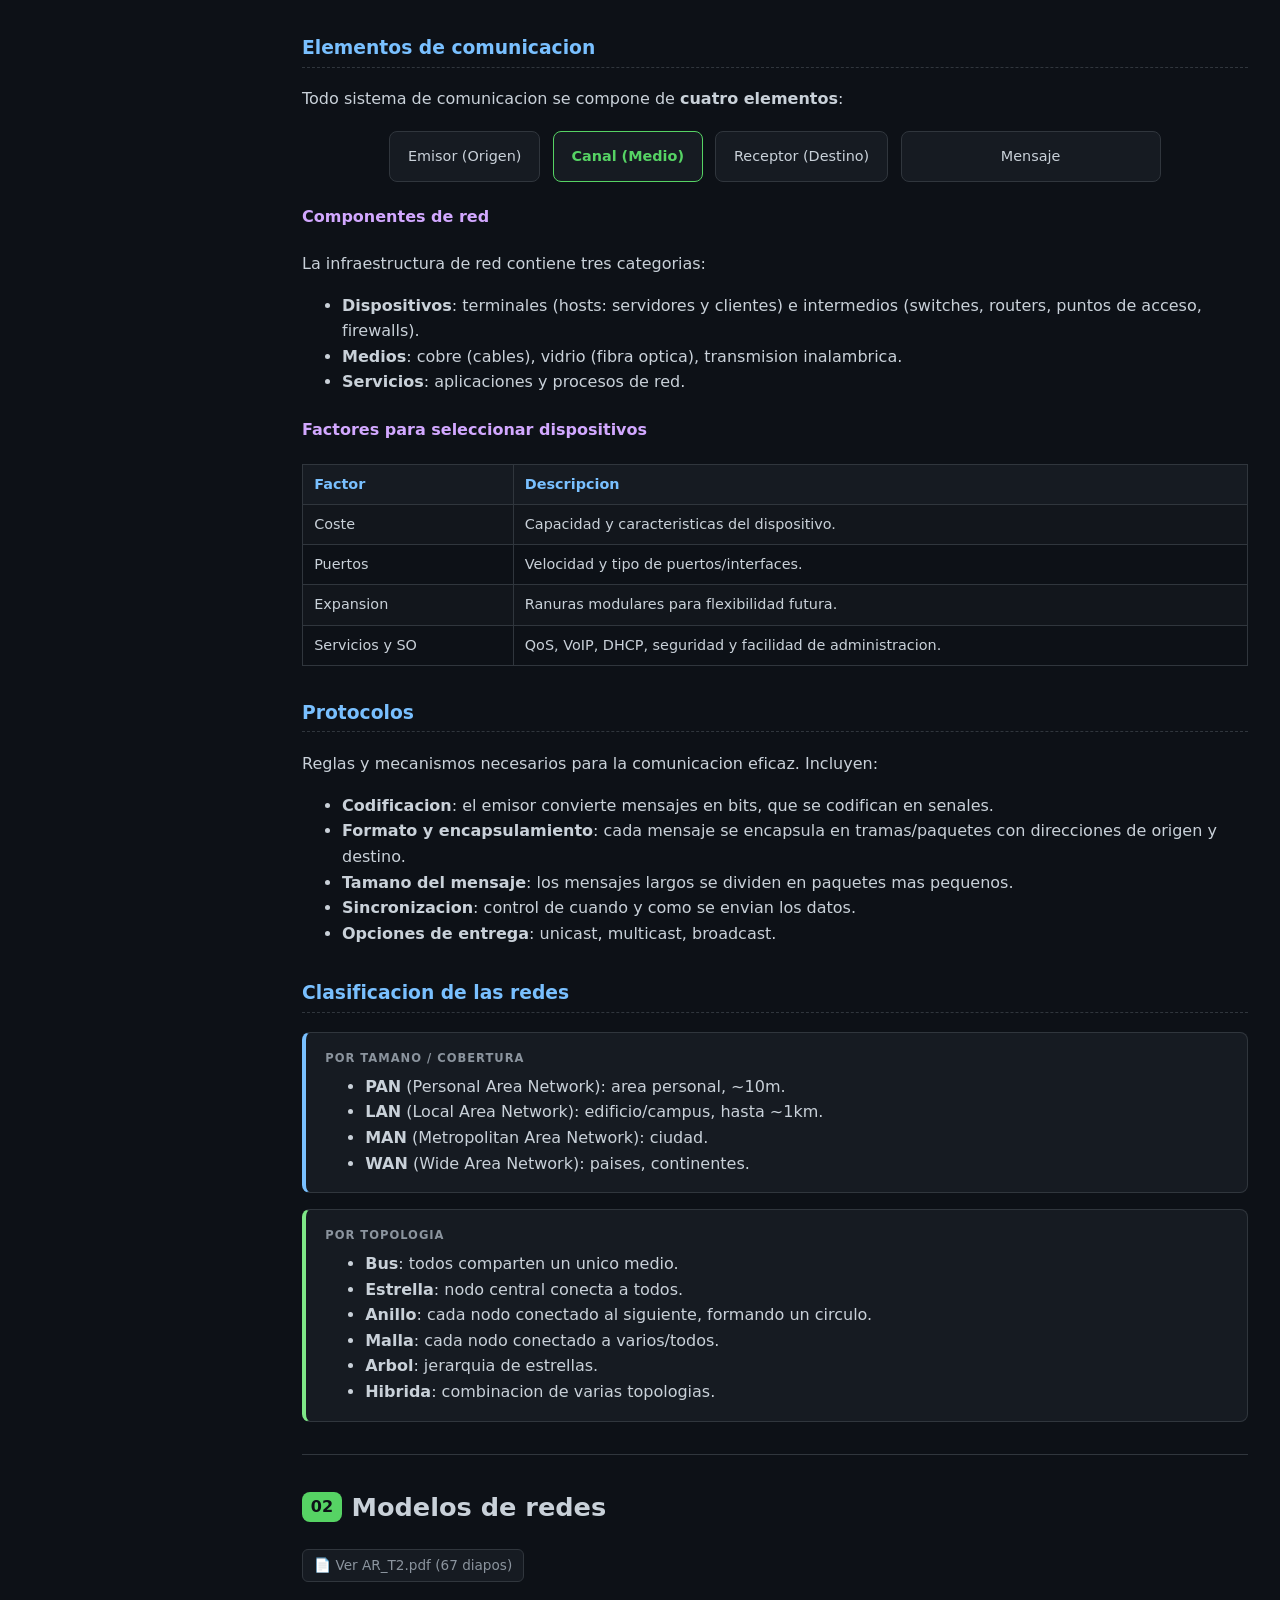
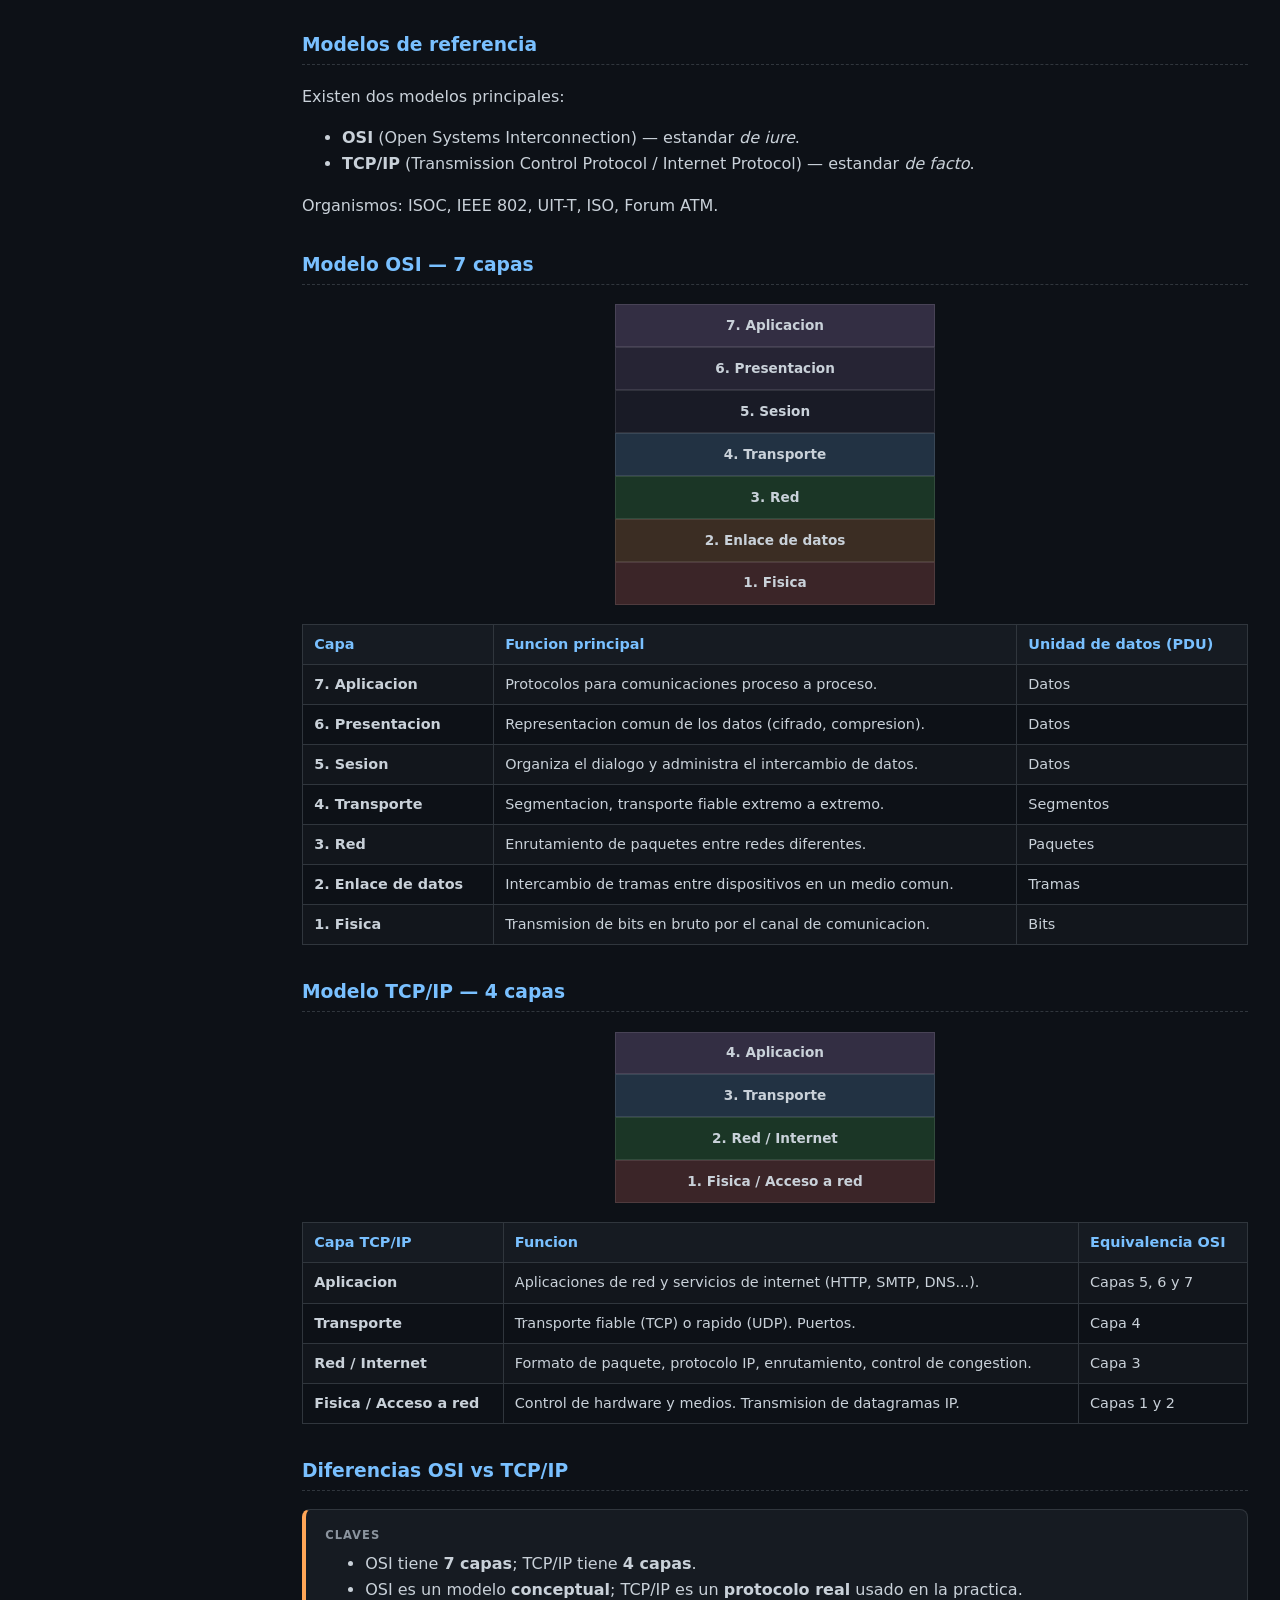
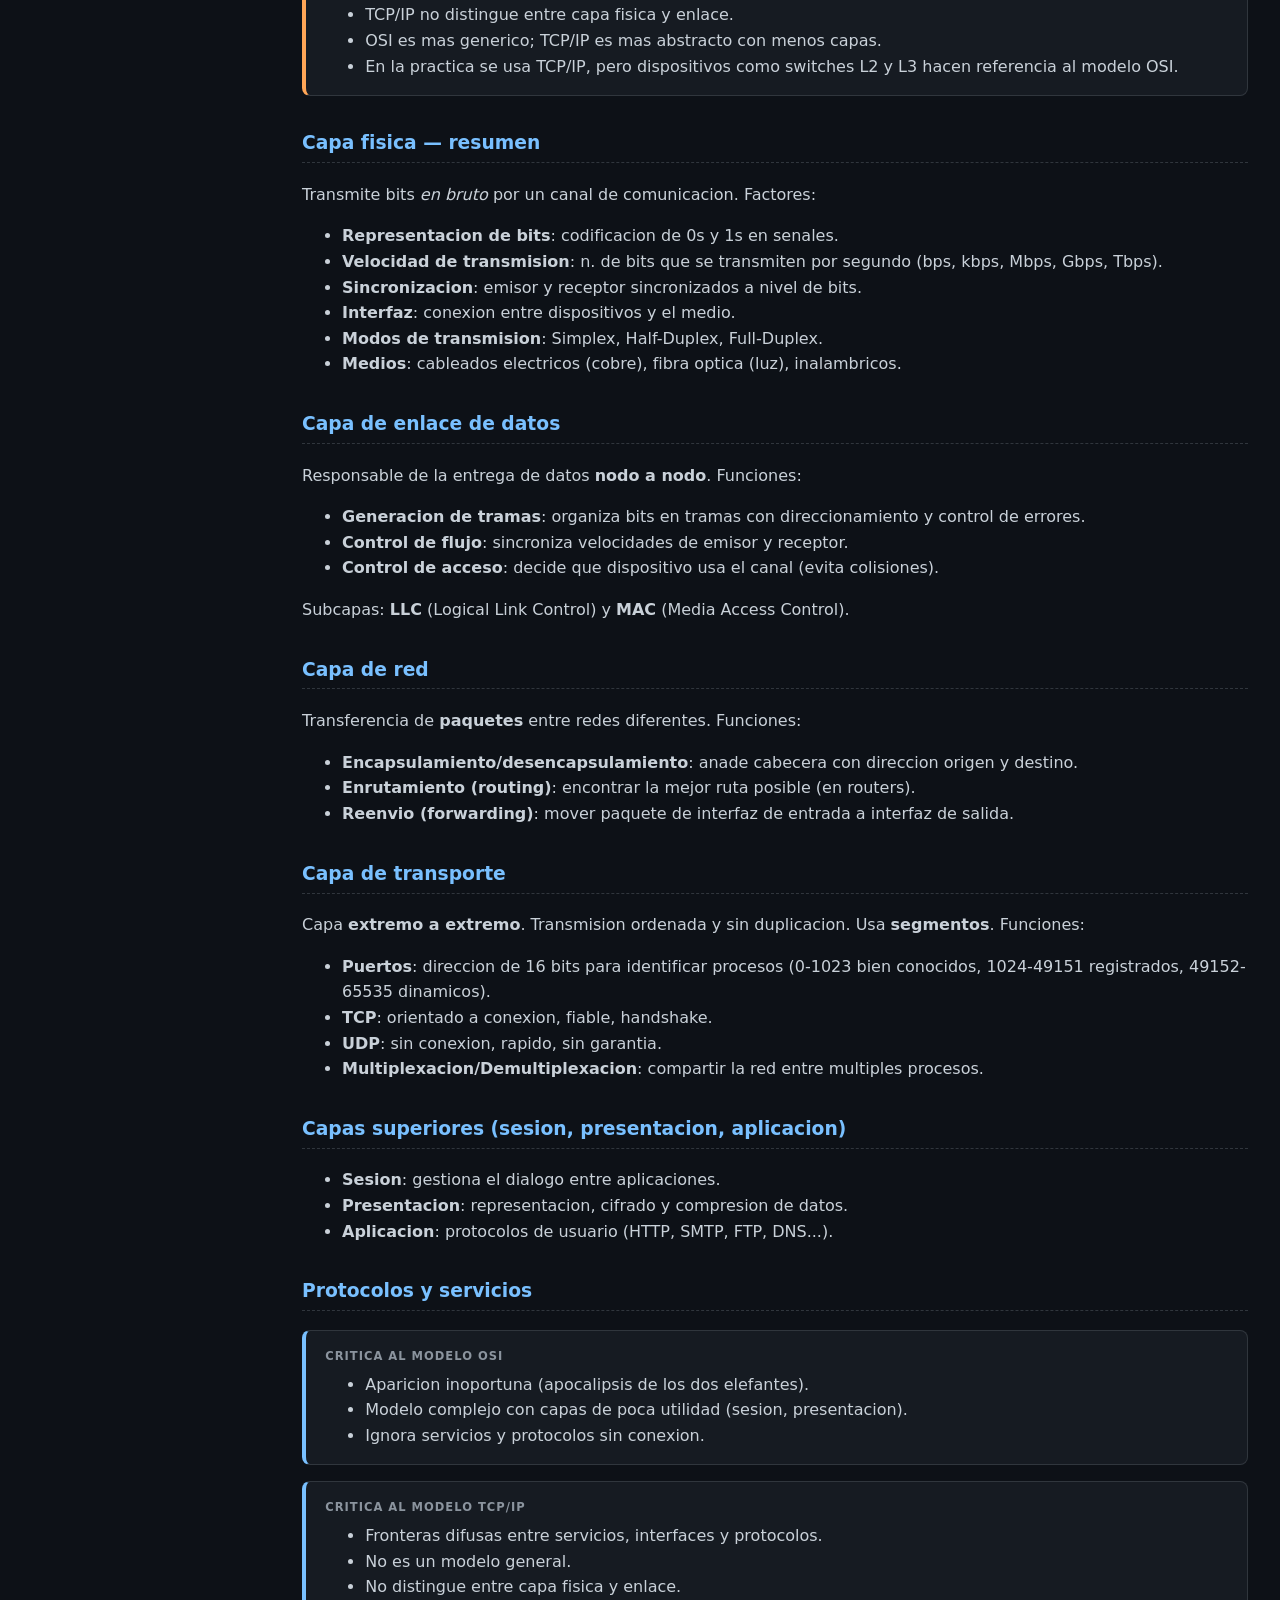
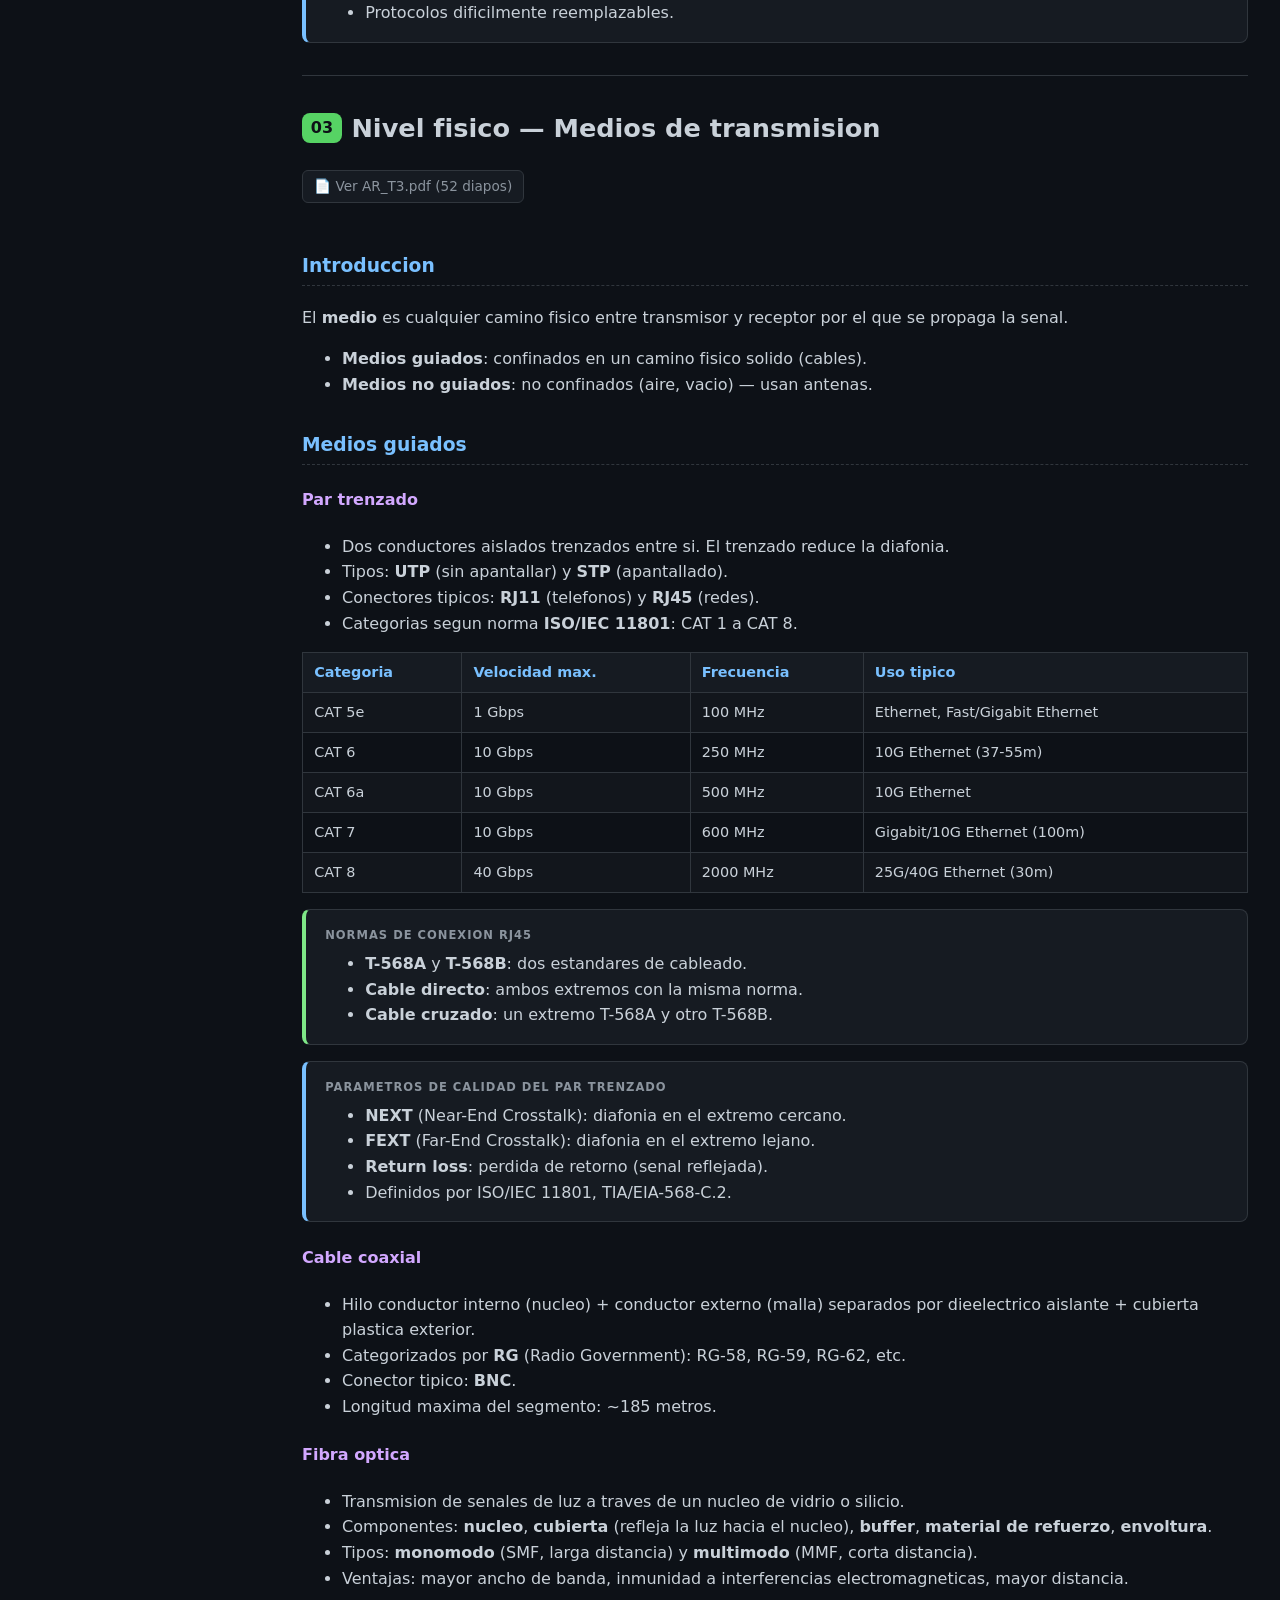
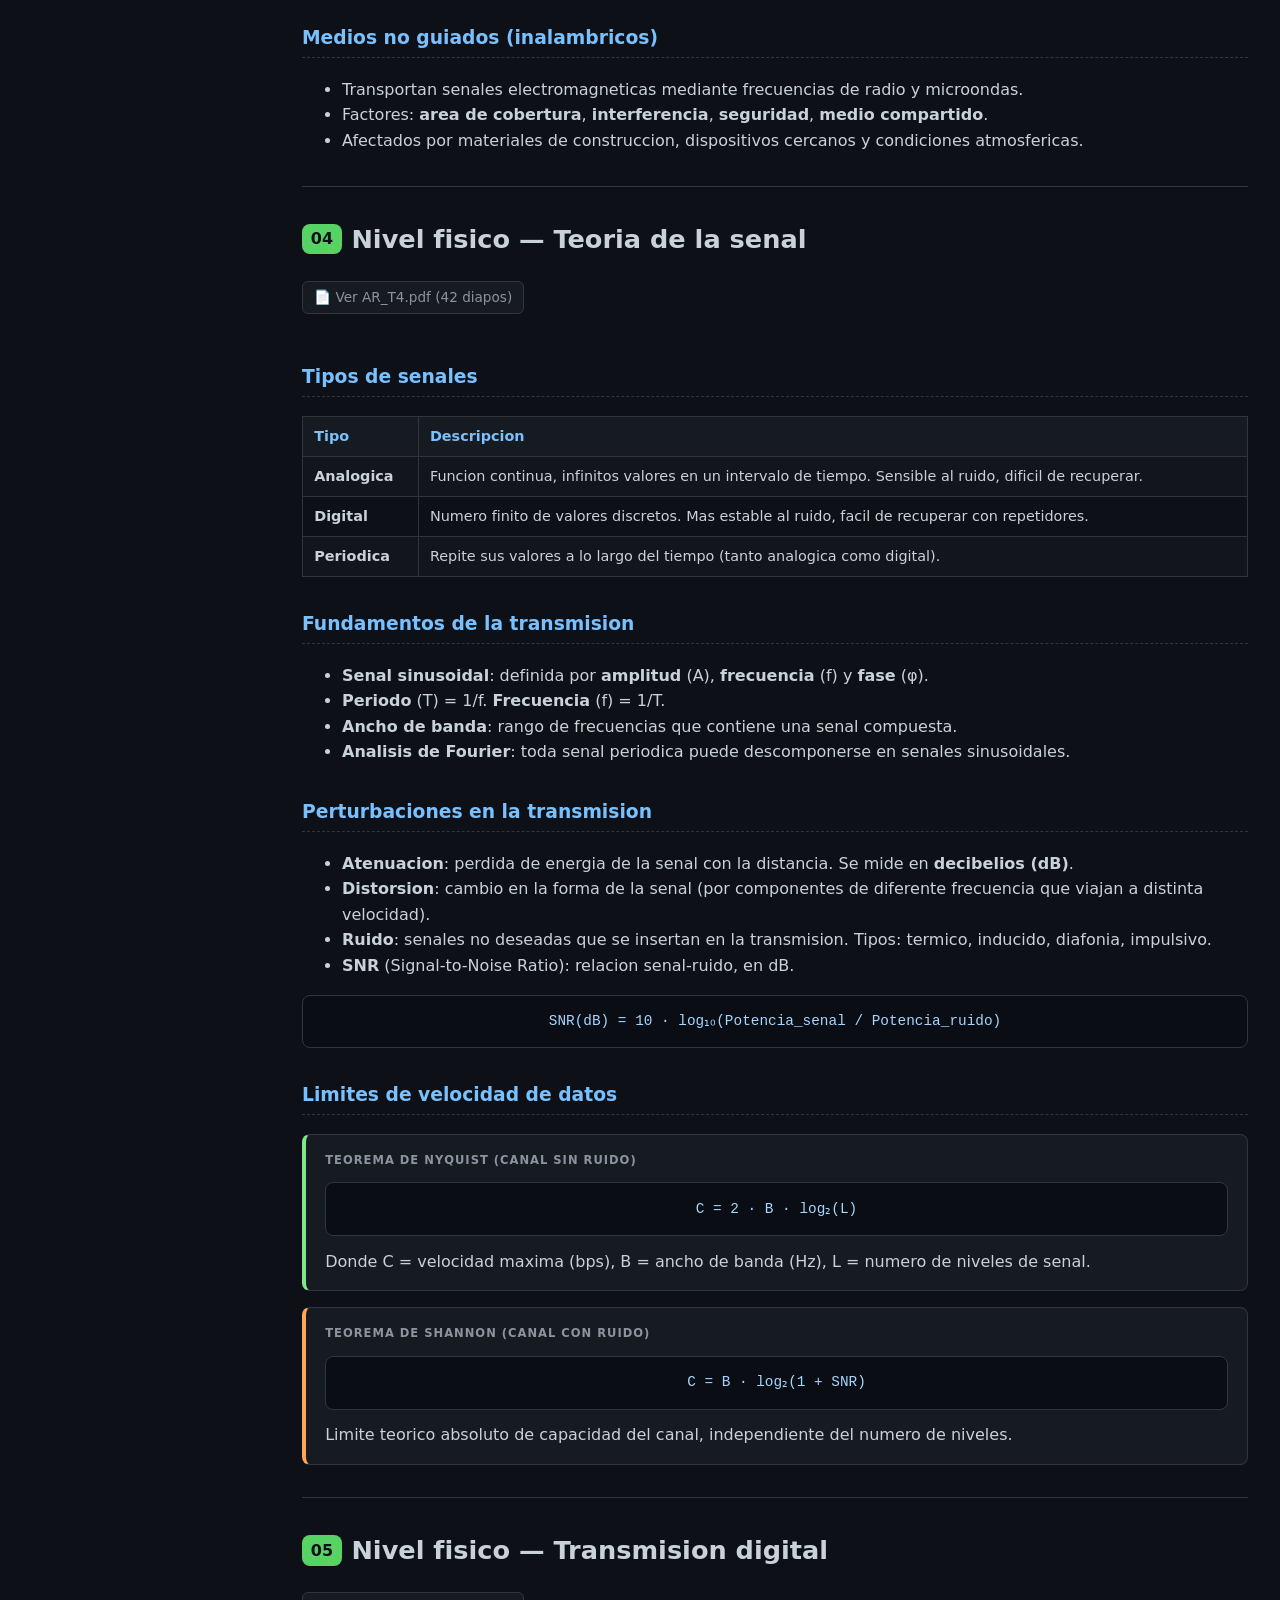
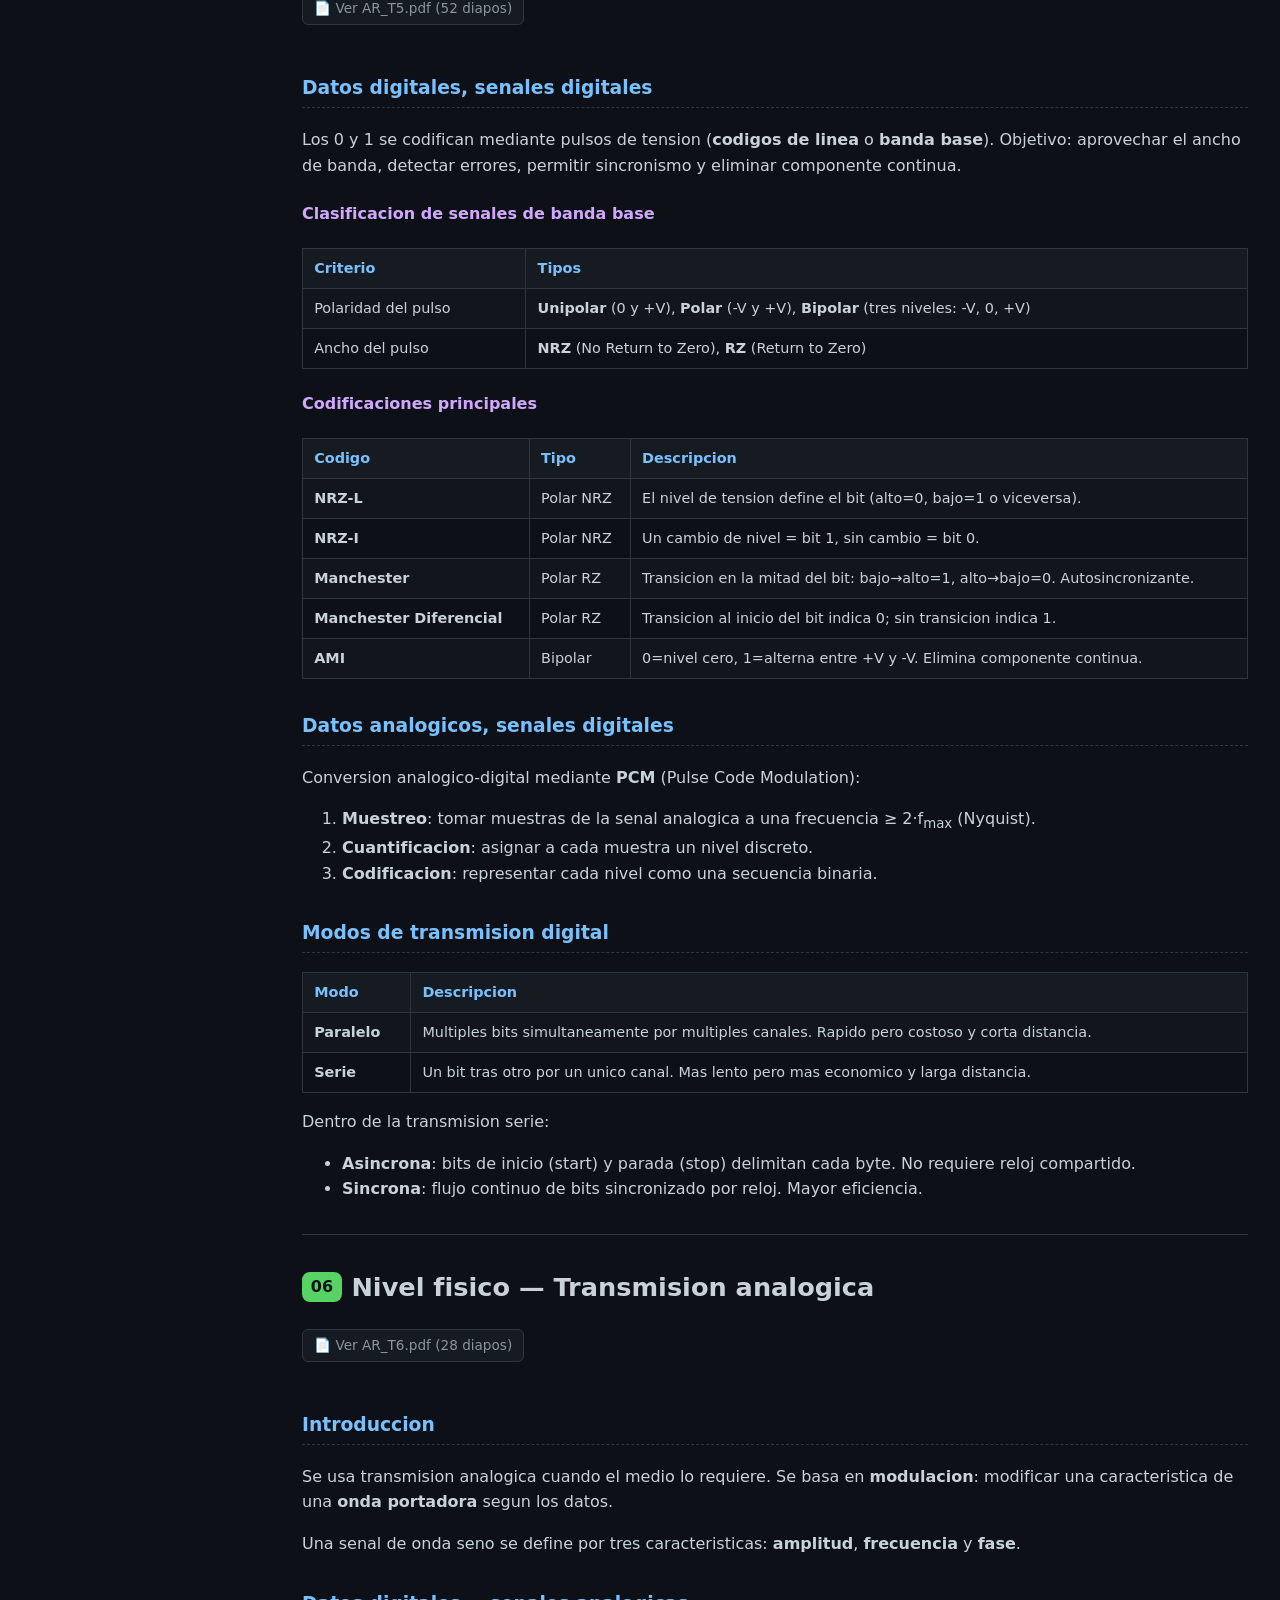
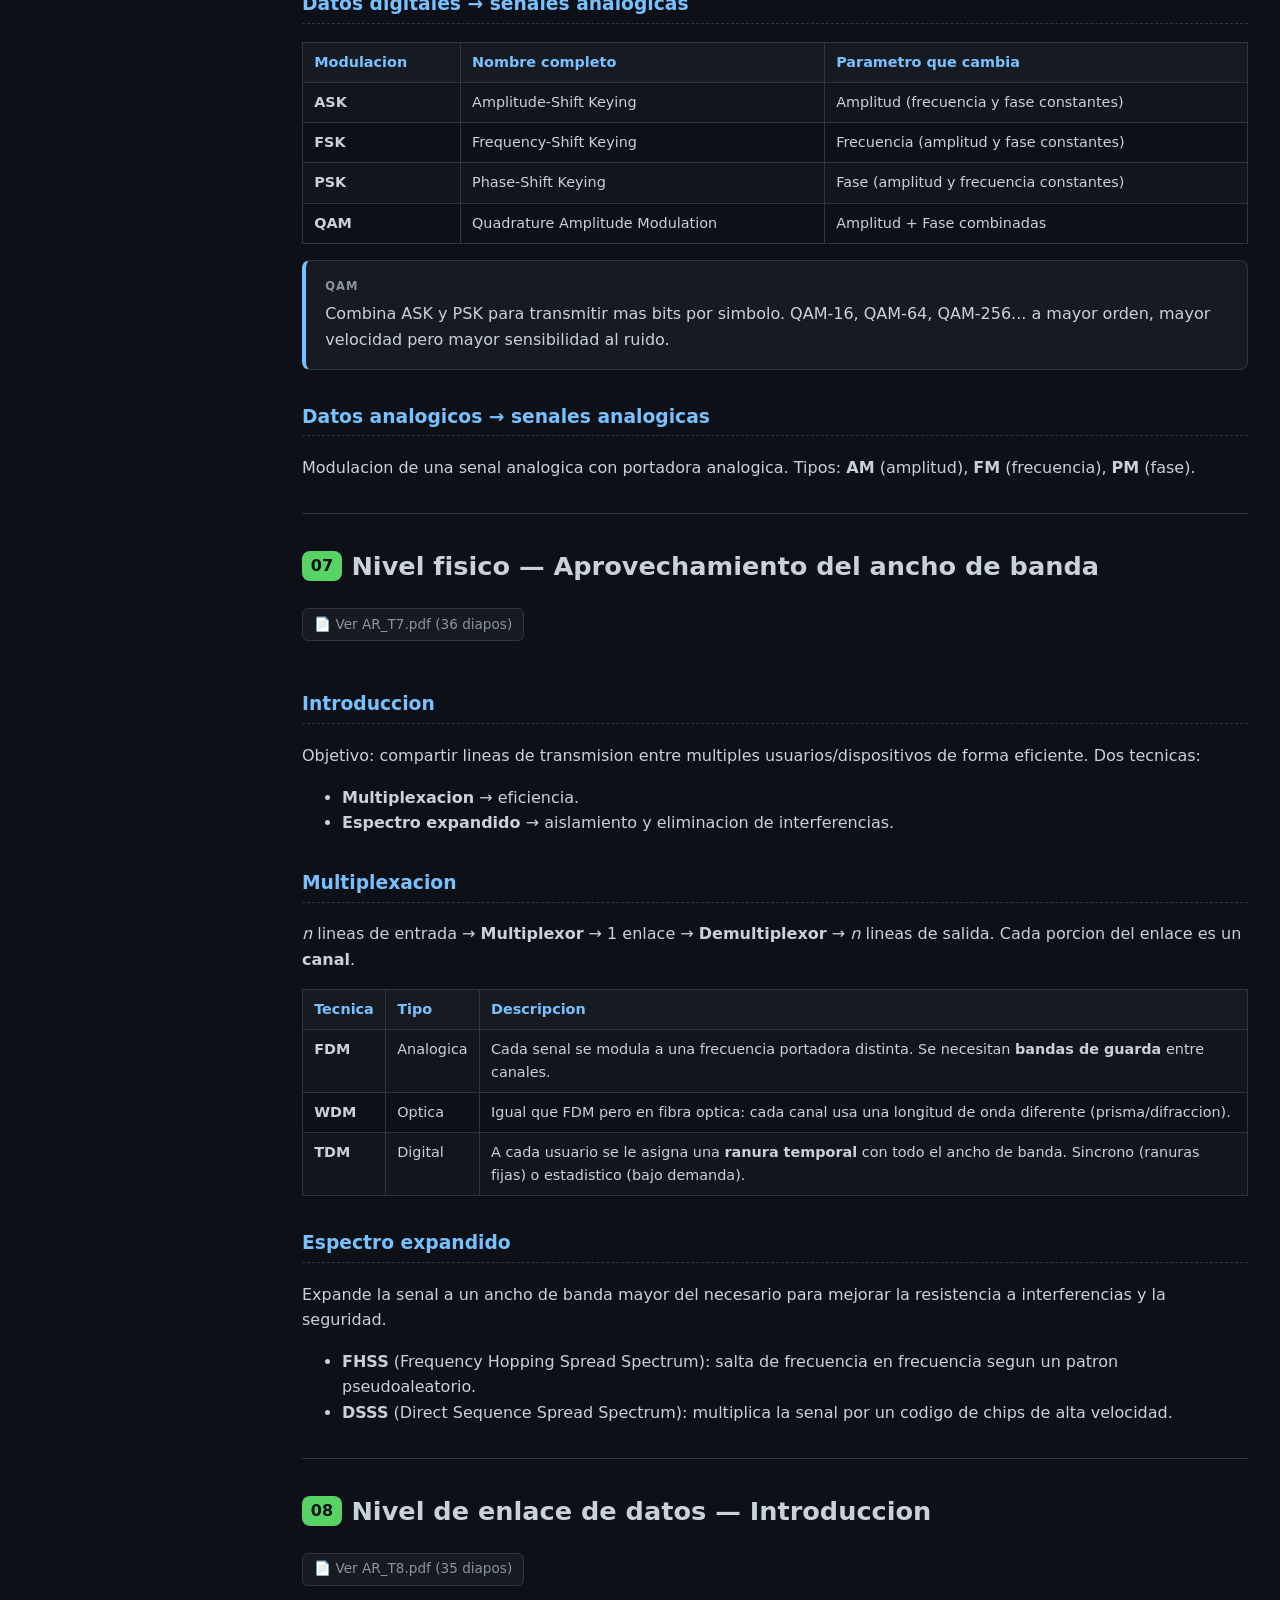
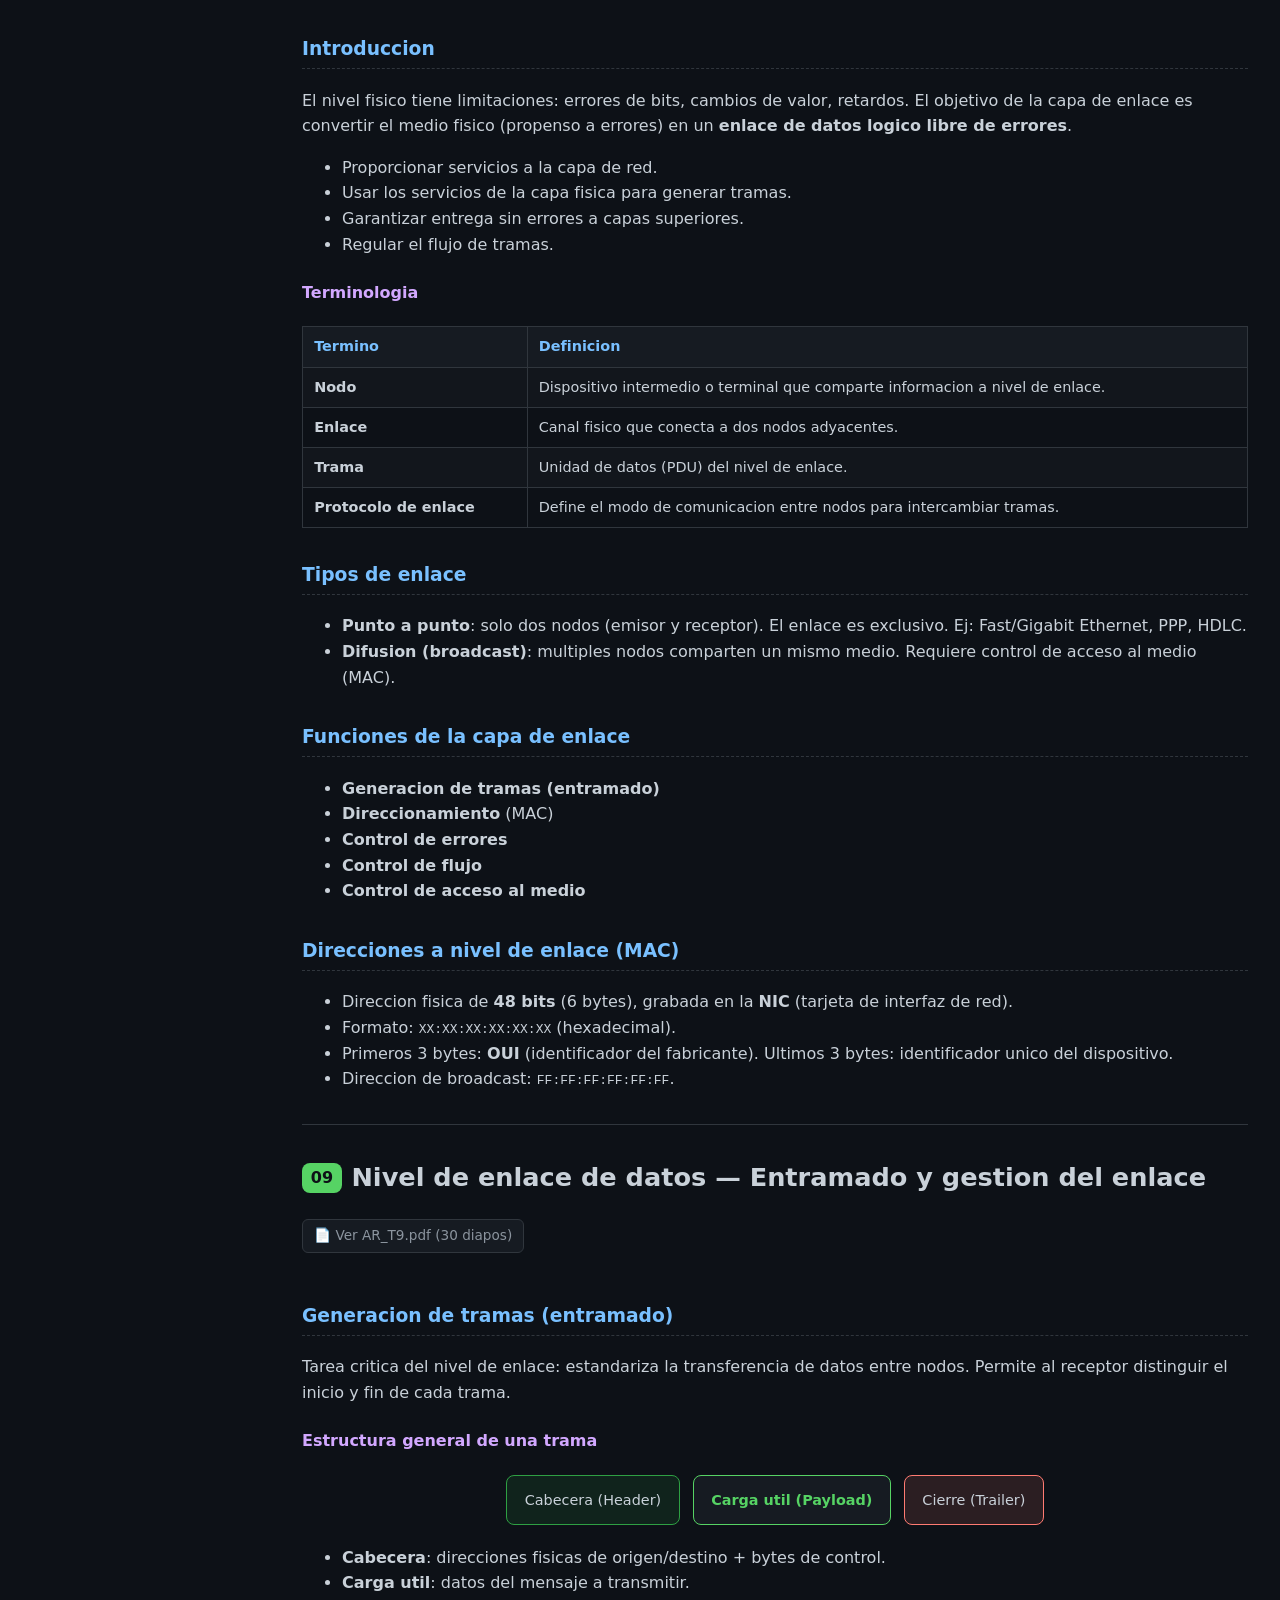
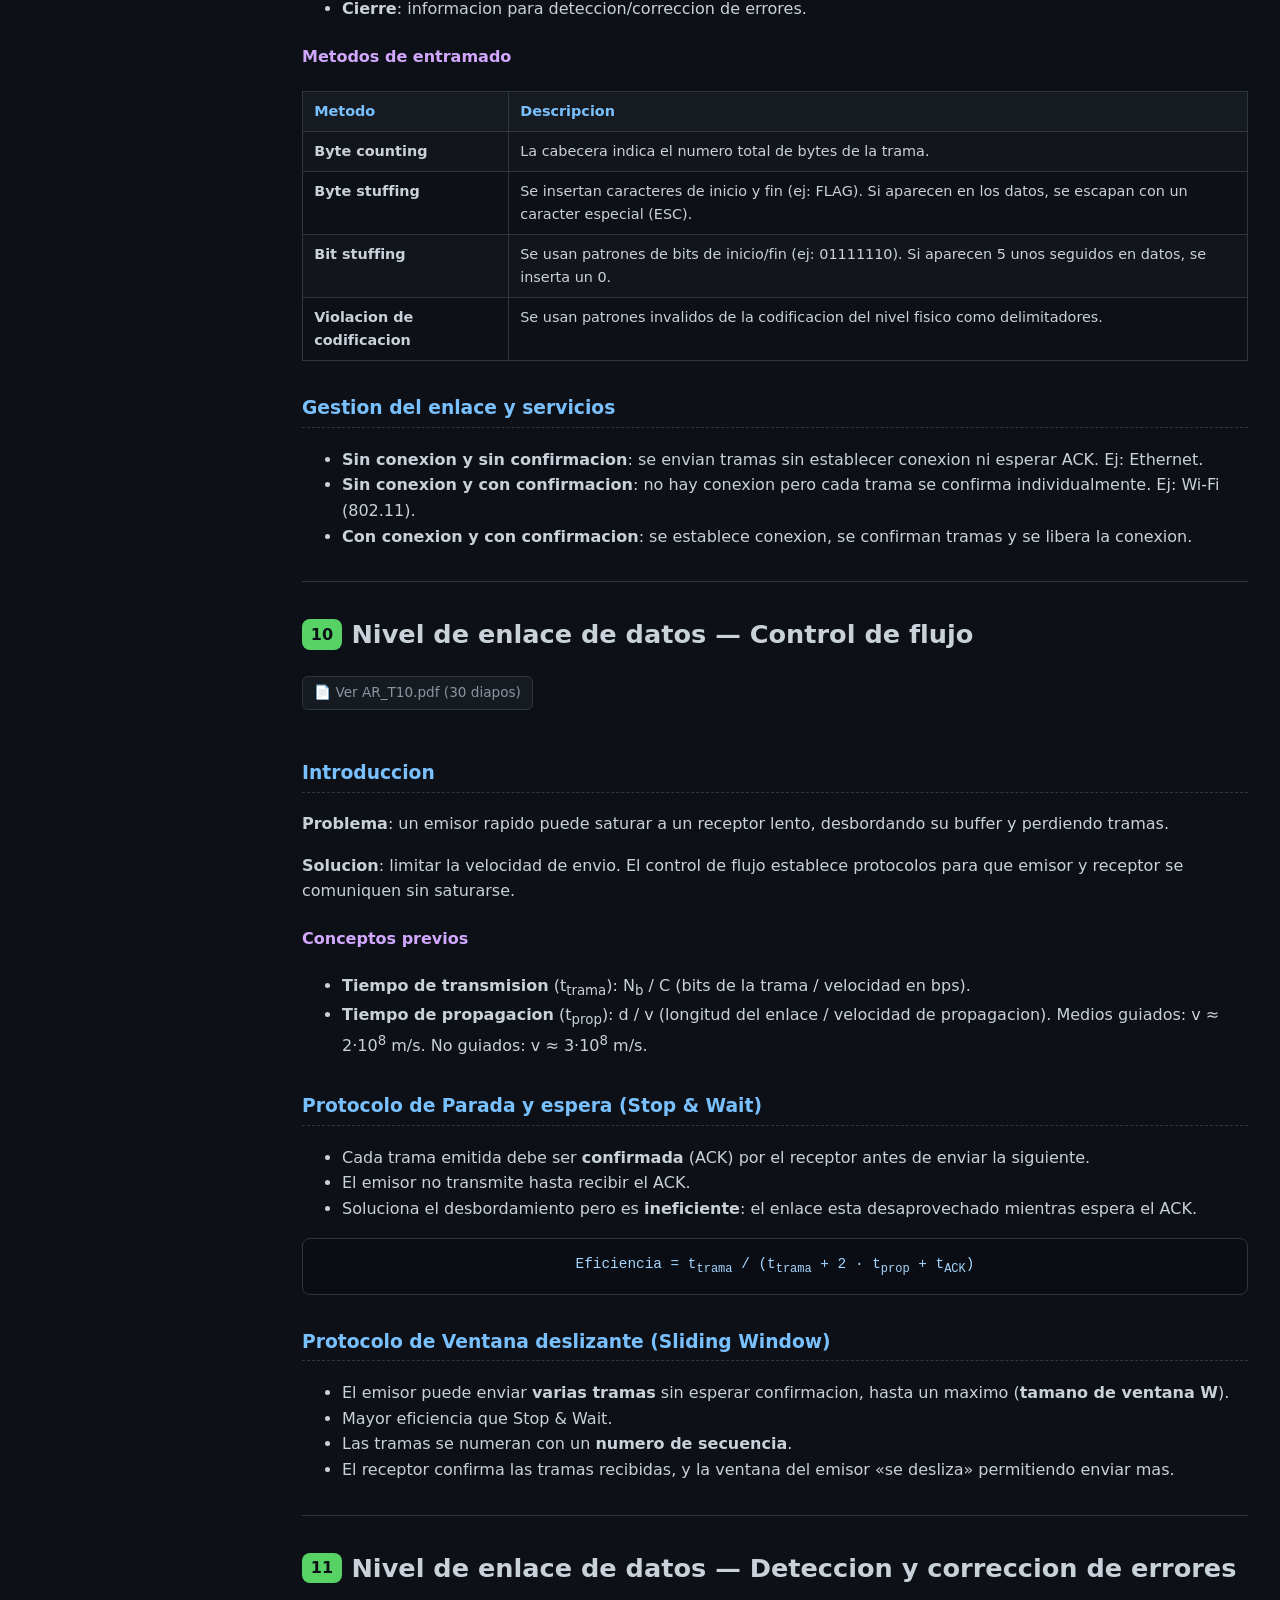
==== commit 28c5068d: "Add interactive mind maps for all 14 AR topics Collapsible tree-based mind maps with expand/collapse" ====
--- a/ar/index.html
+++ b/ar/index.html
@@ -168,6 +168,62 @@
   color:var(--text-dim);font-size:.85rem;
 }
 
+/* ===== Mind Maps ===== */
+.mm-selector{display:flex;flex-wrap:wrap;gap:.5rem;margin:1rem 0;}
+.mm-btn{
+  background:var(--bg-card);border:1px solid var(--border);color:var(--text);
+  padding:.45rem .7rem;border-radius:6px;cursor:pointer;font-size:.8rem;
+  font-family:inherit;font-weight:600;transition:.15s;
+}
+.mm-btn:hover{border-color:var(--blue);color:var(--blue);}
+.mm-btn.active{background:var(--blue);color:#0d1117;border-color:var(--blue);}
+.mm-viewport{
+  margin:1.5rem 0;overflow-x:auto;padding:1rem 0;
+  min-height:200px;
+}
+.mm-tree{display:none;}
+.mm-tree.visible{display:block;}
+
+.mm{list-style:none;padding:0;margin:0;position:relative;}
+.mm .root{
+  display:inline-block;padding:.6rem 1.2rem;border-radius:10px;font-weight:800;
+  font-size:1rem;color:#0d1117;margin-bottom:.5rem;
+}
+.mm .branch{
+  list-style:none;padding-left:1.8rem;margin:.2rem 0;
+  border-left:2px solid var(--border);
+}
+.mm .node{
+  position:relative;padding:.3rem 0 .3rem 1.2rem;cursor:default;
+}
+.mm .node::before{
+  content:'';position:absolute;left:0;top:50%;
+  width:1rem;height:0;border-top:2px solid var(--border);
+}
+.mm .node-label{
+  display:inline-block;padding:.3rem .7rem;border-radius:6px;font-size:.85rem;
+  border:1px solid var(--border);background:var(--bg-card);transition:.15s;
+}
+.mm .node-label.l1{font-weight:700;font-size:.9rem;border-color:var(--accent2);color:var(--accent2);}
+.mm .node-label.l2{font-weight:600;color:var(--purple);}
+.mm .node-label.l3{color:var(--text);font-size:.82rem;}
+.mm .node-label.l4{color:var(--text-dim);font-size:.8rem;border-style:dashed;}
+
+.mm .node-toggle{
+  display:inline-block;width:18px;height:18px;border-radius:50%;
+  background:var(--bg-code);border:1px solid var(--border);
+  color:var(--text-dim);font-size:11px;text-align:center;line-height:16px;
+  cursor:pointer;margin-right:.3rem;user-select:none;transition:.15s;vertical-align:middle;
+}
+.mm .node-toggle:hover{border-color:var(--accent2);color:var(--accent2);}
+.mm .branch.collapsed{display:none;}
+
+/* colors per block */
+.mm-fisico .root{background:linear-gradient(135deg,#2ea043,#56d364);}
+.mm-intro .root{background:linear-gradient(135deg,#d47f00,#ffa657);}
+.mm-enlace .root{background:linear-gradient(135deg,#1f6feb,#79c0ff);}
+.mm-lan .root{background:linear-gradient(135deg,#8b5cf6,#d2a8ff);}
+
 /* ===== Tests ===== */
 .test-selector{
   display:grid;grid-template-columns:repeat(auto-fill,minmax(105px,1fr));
@@ -267,6 +323,27 @@
 .prob-group-title .arrow{transition:transform .2s;color:var(--text-dim);}
 .prob-group-title.open .arrow{transform:rotate(90deg);}
 .prob-group-title .pgcount{margin-left:auto;font-size:.75rem;color:var(--text-dim);font-weight:400;}
+.sol-btn{
+  display:inline-block;margin-top:.6rem;padding:.35rem .8rem;border-radius:6px;cursor:pointer;
+  font-size:.8rem;font-weight:600;border:1px solid var(--green);color:var(--green);background:transparent;
+  font-family:inherit;transition:.15s;
+}
+.sol-btn:hover{background:var(--green);color:#0d1117;}
+.sol-content{
+  display:none;margin-top:.6rem;padding:.8rem 1rem;
+  background:rgba(126,231,135,.04);border:1px solid rgba(126,231,135,.15);border-radius:8px;
+  font-size:.88rem;line-height:1.65;
+}
+.sol-content.open{display:block;}
+.sol-content .sol-step{color:var(--accent2);font-weight:700;margin-top:.5rem;display:block;}
+.sol-content .sol-formula{
+  display:block;background:var(--bg-code);border:1px solid var(--border);border-radius:6px;
+  padding:.5rem .8rem;margin:.4rem 0;font-family:monospace;color:var(--blue);text-align:center;font-size:.9rem;
+}
+.sol-content .sol-result{
+  display:inline-block;background:var(--green);color:#0d1117;font-weight:800;
+  padding:.15rem .5rem;border-radius:5px;margin-top:.3rem;
+}
 .prob-list{display:none;padding:.5rem 0;}
 .prob-list.open{display:block;}
 .prob-item{
@@ -410,6 +487,7 @@
     <a href="#tema14"><span class="tnum">14</span>Redes de Area Local</a>
 
     <h4>Herramientas</h4>
+    <a href="#mapas" style="color:var(--blue);">&#10066; Mapas mentales</a>
     <a href="#tests" style="color:var(--orange);">&#9998; Tests interactivos</a>
     <a href="#problemas" style="color:var(--red);">&#9997; Problemas</a>
     <a href="#practicas" style="color:var(--purple);">&#9881; Practicas</a>
@@ -1256,6 +1334,16 @@
   </section>
 
   <!-- ============================================================ -->
+  <!-- MAPAS MENTALES -->
+  <!-- ============================================================ -->
+  <section id="mapas" class="tema">
+    <h2><span class="num" style="background:var(--blue);">&#10066;</span> Mapas mentales</h2>
+    <p style="color:var(--text-dim);">Selecciona un tema. Haz clic en los <strong>circulos &plusmn;</strong> para expandir o colapsar ramas.</p>
+    <div class="mm-selector" id="mmSelector"></div>
+    <div class="mm-viewport" id="mmViewport"></div>
+  </section>
+
+  <!-- ============================================================ -->
   <!-- TESTS -->
   <!-- ============================================================ -->
   <section id="tests" class="tema">
@@ -1283,64 +1371,147 @@
         <a class="pdf-link" href="problemas/Ejercicios-F%C3%ADsico.pdf" target="_blank" onclick="event.stopPropagation();" style="margin:0;">&#128196; PDF</a>
         <span class="pgcount">21 ejercicios</span>
       </div>
-      <div class="prob-list">
-        <div class="prob-item"><span class="prob-num">1</span>Un canal de comunicaciones debe soportar velocidad de datos de hasta 10 kbps. El canal tiene una relacion senal a ruido de 50. ¿Cual es el ancho de banda maximo en hercios para este canal?</div>
+      <div class="prob-list open">
+        <div class="prob-item"><span class="prob-num">1</span>Un canal de comunicaciones debe soportar velocidad de datos de hasta 10 kbps. El canal tiene una relacion senal a ruido de 50. ¿Cual es el ancho de banda maximo en hercios para este canal?
+          <br><button class="sol-btn" onclick="this.nextElementSibling.classList.toggle('open')">Ver solucion</button>
+          <div class="sol-content"><span class="sol-step">Aplicamos el teorema de Shannon (T4):</span><span class="sol-formula">C = B &middot; log&sub2;(1 + SNR)</span>Despejamos B:<span class="sol-formula">B = C / log&sub2;(1 + SNR) = 10000 / log&sub2;(51)</span><span class="sol-formula">log&sub2;(51) = ln(51)/ln(2) = 3.932/0.693 = 5.672</span><span class="sol-formula">B = 10000 / 5.672 = 1763 Hz</span><span class="sol-result">B &asymp; 1763 Hz</span></div>
+        </div>
 
         <div class="prob-item"><span class="prob-num">2</span>Un sistema de transmision de imagenes, transmite imagenes con una resolucion de 480x500 pixeles, en la que cada pixel puede tomar valores de intensidad en el rango 0-31. Ademas, el sistema es capaz de enviar 30 imagenes por segundo.
           <ol class="prob-sub"><li>Determina la velocidad maxima de transmision del sistema.</li><li>Determinar la capacidad del canal si se transmite por un medio de 4,5 MHz de ancho de banda con una relacion senal-ruido de 35.</li></ol>
-        </div>
-
-        <div class="prob-item"><span class="prob-num">3</span>Disponemos de un sistema con un medio guiado mediante una linea de comunicacion. La potencia de la senal a la entrada de dicho sistema es de 0,5 W y el nivel de ruido a la salida es de 4,5 &mu;W. Calcule la relacion senal-ruido.</div>
-
-        <div class="prob-item"><span class="prob-num">4</span>Calcule la atenuacion de un sistema de comunicacion mediante medios no guiados que trabajan a 11 GHz con una velocidad de transmision de 90 Mbps si las antenas distan 80 km.</div>
-
-        <div class="prob-item"><span class="prob-num">5</span>Un sistema emplea un patron de constelacion (ver PDF para diagrama). Determine:
-          <ol class="prob-sub"><li>El tipo de modulacion que emplea.</li><li>La velocidad de datos del sistema sabiendo que transmite a 4800 baudios.</li></ol>
-        </div>
-
-        <div class="prob-item"><span class="prob-num">6</span>Calcula la tasa de baudios para las siguientes tasas de bits y tipos de modulacion:
-          <ol class="prob-sub"><li>2000 bps, FSK</li><li>4000 bps, ASK</li><li>6000 bps, 2-PSK</li><li>6000 bps, 4-PSK</li><li>6000 bps, 8-PSK</li><li>4000 bps, 4-QAM</li><li>6000 bps, 16-QAM</li><li>36000 bps, 64-QAM</li></ol>
-        </div>
-
-        <div class="prob-item"><span class="prob-num">7</span>Dibuja el diagrama de constelacion para:
-          <ol class="prob-sub"><li>ASK, con amplitudes de 1 y 3</li><li>2-PSK, con amplitudes de 1 y 180 grados</li><li>8-QAM, con amplitudes de 1 y 2 en 360 grados</li></ol>
-        </div>
-
-        <div class="prob-item"><span class="prob-num">8</span>Responde a las siguientes preguntas:
-          <ol class="prob-sub"><li>Un diagrama de constelacion de modem tiene puntos de datos en (1,1), (1,-1), (-1,1) y (-1,-1). ¿Cuantos bps puede lograr un modem a 1200 baudios?</li><li>Un diagrama con puntos en (0,1) y (0,2). ¿El modem usa modulacion de fase o de amplitud?</li><li>En un diagrama con todos los puntos en un circulo centrado en el origen, ¿que tipo de modulacion se utiliza?</li><li>¿Cuantas frecuencias utiliza un modem QAM-64 de duplex total?</li></ol>
-        </div>
-
-        <div class="prob-item"><span class="prob-num">9</span>Se ha obtenido en el receptor la siguiente secuencia de bits empleando una codificacion bipolar: +-0+-0-+. Indique si la secuencia recibida es correcta. ¿Seria posible que hubieran patrones de bits diferentes que dieran como resultado ese mismo patron?</div>
-
-        <div class="prob-item"><span class="prob-num">10</span>Una senal se cuantiza utilizando 10 bits PCM. Calcule el ruido de cuantizacion.</div>
-
-        <div class="prob-item"><span class="prob-num">11</span>Una senal NRZ-L se pasa a traves de un filtro con r = 0,5 y, posteriormente, se modula sobre una portadora. La velocidad de transmision es 2400 bps. Calcula el ancho de banda para ASK y FSK. Para FSK supon que las frecuencias utilizadas son 50 kHz y 55 kHz.</div>
-
-        <div class="prob-item"><span class="prob-num">12</span>Considera una senal de audio cuyas componentes espectrales estan comprendidas en el rango de 300 a 3000 Hz. Supon que se usa una frecuencia de muestreo de 7000 muestras por segundo para generar una senal PCM.
-          <ol class="prob-sub"><li>Para una SNR = 30, ¿cuantos niveles se necesitan en un cuantizador uniforme?</li><li>¿Cual es la velocidad de transmision maxima del sistema?</li></ol>
-        </div>
-
-        <div class="prob-item"><span class="prob-num">13</span>Supon que empleamos una codificacion bipolar-AMI que se transmite en un medio guiado en banda base en el que hay presencia de ruido. Determine si existe algun error y cual es la cadena binaria que recibe y/o deberia recibir el receptor. (Ver diagrama de senal en el PDF).</div>
-
-        <div class="prob-item"><span class="prob-num">14</span>Disponemos de dos antenas, una emisora y otra receptora, colocadas a unas alturas de 10m y 7m respectivamente. Se sabe que ambas antenas estan separadas 10 m. ¿Que inclinacion debe tener la antena emisora para poder tener vision directa con la antena receptora?</div>
-
-        <div class="prob-item"><span class="prob-num">15</span>Se tiene un canal con un ancho de banda de 80 Hz, se desea emplear la tecnica de espectro expandido por salto de frecuencia (FHSS) empleando todo el ancho de banda. Muestre cual seria la secuencia de saltos en dos ciclos, suponiendo 3 bits para generacion del patron pseudo-aleatorio.</div>
-
-        <div class="prob-item"><span class="prob-num">16</span>Se pretende enviar el siguiente patron de informacion 110100001 en un canal de banda base. Dibuje la senal a emitir considerando logica positiva en las siguientes codificaciones:
-          <ol class="prob-sub"><li>Polar RZ</li><li>NRZ-L</li><li>Manchester</li><li>HDB3</li><li>Manchester diferencial</li><li>Bipolar NRZ con logica negativa</li></ol>
-        </div>
-
-        <div class="prob-item"><span class="prob-num">17</span>Se tienen dos repetidores inalambricos de 2,4 MHz a lo largo de un edificio de 100 m. Cada repetidor esta colocado a 25 metros desde el inicio (A) y el final del edificio (B): A--25m--Rep--50m--Rep--25m--B. Determine cual es la atenuacion entre el punto A y el punto B.</div>
-
-        <div class="prob-item"><span class="prob-num">18</span>Dado un sistema de microfonia inalambrica analogica que emplea un ancho de banda de 4 kHz y tiene una SNR de 50, ¿que ruido de cuantizacion percibiria un usuario si se digitalizasen los datos y se transmitiesen a la tasa maxima fijada por Shannon?</div>
-
-        <div class="prob-item"><span class="prob-num">19</span>Dada una fuente de 12 V, determina la maxima longitud alcanzable en los siguientes medios de transmision, si el voltaje a recibir es 5 V:
-          <ol class="prob-sub"><li>Par trenzado de 0,5 mm a 300 kHz con atenuacion de 11 dB/km</li><li>Par trenzado de 0,5 mm a 1 MHz con atenuacion de 20 dB/km</li><li>Cable coaxial de 9,5 mm a 1 MHz con atenuacion de 2,5 dB/km</li><li>Cable coaxial de 9,5 mm a 25 MHz con atenuacion de 9 dB/km</li></ol>
-        </div>
-
-        <div class="prob-item"><span class="prob-num">20</span>Se desea utilizar el metodo de espectro ensanchado por secuencia directa (DSSS) a la siguiente secuencia de bits 1001011. Sabiendo que emisor y receptor emplean la pseudo-secuencia de bits 110111001 para los 0 y los 1, indique cual seria la cadena de bits a enviar desde el emisor.</div>
-
-        <div class="prob-item"><span class="prob-num">21</span>Se desea realizar un radioenlace entre dos campos de cultivos a 1,4 km de distancia con un arbol de 7m a mitad de camino. El ingeniero duda entre 2.4 GHz o 5 GHz. ¿Cual de las dos frecuencias deberia emplear con antenas a 10m de altura? ¿A que altura habria que colocarlas para no descartar ninguna opcion?</div>
+          <button class="sol-btn" onclick="this.nextElementSibling.classList.toggle('open')">Ver solucion</button>
+          <div class="sol-content"><span class="sol-step">a) Velocidad maxima de transmision:</span>Rango 0-31 = 32 niveles &rarr; bits/pixel = log&sub2;(32) = 5 bits<span class="sol-formula">V = 480 &times; 500 &times; 5 &times; 30 = 36 000 000 bps</span><span class="sol-result">V = 36 Mbps</span><span class="sol-step">b) Capacidad del canal (Shannon):</span><span class="sol-formula">C = B &middot; log&sub2;(1 + SNR) = 4.5&times;10&sup6; &times; log&sub2;(36)</span><span class="sol-formula">log&sub2;(36) = 5.17</span><span class="sol-formula">C = 4.5&times;10&sup6; &times; 5.17 = 23.27 Mbps</span><span class="sol-result">C &asymp; 23.27 Mbps</span> (menor que 36 Mbps, asi que el canal NO puede soportar la transmision)</div>
+        </div>
+
+        <div class="prob-item"><span class="prob-num">3</span>Disponemos de un sistema con un medio guiado mediante una linea de comunicacion. La potencia de la senal a la entrada de dicho sistema es de 0,5 W y el nivel de ruido a la salida es de 4,5 &mu;W. Calcule la relacion senal-ruido.
+          <br><button class="sol-btn" onclick="this.nextElementSibling.classList.toggle('open')">Ver solucion</button>
+          <div class="sol-content"><span class="sol-step">Formula SNR (T4):</span><span class="sol-formula">SNR = P_senal / P_ruido = 0.5 / 4.5&times;10&supmin;&sup6; = 111 111.11</span><span class="sol-formula">SNR(dB) = 10 &middot; log&sub1;&sub0;(111111.11) = 10 &times; 5.046 = 50.46 dB</span><span class="sol-result">SNR = 111 111 (lineal) &asymp; 50.46 dB</span></div>
+        </div>
+
+        <div class="prob-item"><span class="prob-num">4</span>Calcule la atenuacion de un sistema de comunicacion mediante medios no guiados que trabajan a 11 GHz con una velocidad de transmision de 90 Mbps si las antenas distan 80 km.
+          <br><button class="sol-btn" onclick="this.nextElementSibling.classList.toggle('open')">Ver solucion</button>
+          <div class="sol-content"><span class="sol-step">Atenuacion en espacio libre:</span><span class="sol-formula">&lambda; = c/f = 3&times;10&sup8; / 11&times;10&sup9; = 0.02727 m</span><span class="sol-formula">L(dB) = 20 &middot; log&sub1;&sub0;(4&pi;d / &lambda;)</span><span class="sol-formula">L = 20 &middot; log&sub1;&sub0;(4&pi; &times; 80000 / 0.02727)</span><span class="sol-formula">L = 20 &middot; log&sub1;&sub0;(36 861 538) = 20 &times; 7.567</span><span class="sol-result">L &asymp; 151.3 dB</span></div>
+        </div>
+
+        <div class="prob-item"><span class="prob-num">5</span>Un sistema emplea un patron de constelacion (ver PDF). Determine: a) tipo de modulacion, b) velocidad de datos a 4800 baudios.
+          <br><button class="sol-btn" onclick="this.nextElementSibling.classList.toggle('open')">Ver solucion</button>
+          <div class="sol-content"><span class="sol-step">a) Tipo de modulacion:</span>El diagrama muestra 16 puntos distribuidos a distintas fases y amplitudes &rarr; <strong>16-QAM</strong> (combinacion de amplitud y fase, T6).<span class="sol-step">b) Velocidad de datos:</span>16 puntos &rarr; bits/simbolo = log&sub2;(16) = 4 bits<span class="sol-formula">V = 4800 baudios &times; 4 bits/baudio = 19 200 bps</span><span class="sol-result">19.2 kbps con modulacion 16-QAM</span></div>
+        </div>
+
+        <div class="prob-item"><span class="prob-num">6</span>Calcula la tasa de baudios para las siguientes tasas de bits y tipos de modulacion.
+          <br><button class="sol-btn" onclick="this.nextElementSibling.classList.toggle('open')">Ver solucion</button>
+          <div class="sol-content"><span class="sol-step">Formula (T6): Baudios = bps / log&sub2;(L)</span>
+          <table><tr><th>Caso</th><th>bps</th><th>Mod.</th><th>L</th><th>bits/simb</th><th>Baudios</th></tr>
+          <tr><td>a</td><td>2000</td><td>FSK</td><td>2</td><td>1</td><td><strong>2000</strong></td></tr>
+          <tr><td>b</td><td>4000</td><td>ASK</td><td>2</td><td>1</td><td><strong>4000</strong></td></tr>
+          <tr><td>c</td><td>6000</td><td>2-PSK</td><td>2</td><td>1</td><td><strong>6000</strong></td></tr>
+          <tr><td>d</td><td>6000</td><td>4-PSK</td><td>4</td><td>2</td><td><strong>3000</strong></td></tr>
+          <tr><td>e</td><td>6000</td><td>8-PSK</td><td>8</td><td>3</td><td><strong>2000</strong></td></tr>
+          <tr><td>f</td><td>4000</td><td>4-QAM</td><td>4</td><td>2</td><td><strong>2000</strong></td></tr>
+          <tr><td>g</td><td>6000</td><td>16-QAM</td><td>16</td><td>4</td><td><strong>1500</strong></td></tr>
+          <tr><td>h</td><td>36000</td><td>64-QAM</td><td>64</td><td>6</td><td><strong>6000</strong></td></tr></table></div>
+        </div>
+
+        <div class="prob-item"><span class="prob-num">7</span>Dibuja el diagrama de constelacion para: a) ASK amplitudes 1 y 3, b) 2-PSK amplitudes 1 y 180&deg;, c) 8-QAM amplitudes 1 y 2 en 360&deg;.
+          <br><button class="sol-btn" onclick="this.nextElementSibling.classList.toggle('open')">Ver solucion</button>
+          <div class="sol-content"><span class="sol-step">a) ASK (amplitudes 1 y 3):</span>Dos puntos sobre el eje real positivo: <strong>(1, 0)</strong> y <strong>(3, 0)</strong>. Solo varia la amplitud, frecuencia y fase constantes.<span class="sol-step">b) 2-PSK (amplitud 1, fases 0&deg; y 180&deg;):</span>Dos puntos en el eje real: <strong>(1, 0)</strong> y <strong>(-1, 0)</strong>. Misma amplitud, fases opuestas.<span class="sol-step">c) 8-QAM (amplitudes 1 y 2):</span>8 puntos: 4 puntos con amplitud 1 a 45&deg;, 135&deg;, 225&deg;, 315&deg; y 4 puntos con amplitud 2 a 0&deg;, 90&deg;, 180&deg;, 270&deg;. Combinacion de amplitud y fase.</div>
+        </div>
+
+        <div class="prob-item"><span class="prob-num">8</span>Responde a las siguientes preguntas sobre diagramas de constelacion.
+          <br><button class="sol-btn" onclick="this.nextElementSibling.classList.toggle('open')">Ver solucion</button>
+          <div class="sol-content"><span class="sol-step">a) Puntos (1,1), (1,-1), (-1,1), (-1,-1) a 1200 baudios:</span>4 puntos &rarr; log&sub2;(4) = 2 bits/simbolo<span class="sol-formula">V = 1200 &times; 2 = 2400 bps</span><span class="sol-result">2400 bps</span><span class="sol-step">b) Puntos en (0,1) y (0,2):</span>Misma fase (90&deg;), distintas amplitudes &rarr; <span class="sol-result">Modulacion de amplitud (ASK)</span><span class="sol-step">c) Puntos en un circulo centrado en el origen:</span>Misma amplitud (radio), distintas fases &rarr; <span class="sol-result">Modulacion de fase (PSK)</span><span class="sol-step">d) QAM-64 duplex total:</span>Full-duplex requiere una portadora por direccion &rarr; <span class="sol-result">2 frecuencias</span></div>
+        </div>
+
+        <div class="prob-item"><span class="prob-num">9</span>Secuencia bipolar recibida: +-0+-0-+. ¿Es correcta? ¿Podrian otros patrones dar el mismo resultado?
+          <br><button class="sol-btn" onclick="this.nextElementSibling.classList.toggle('open')">Ver solucion</button>
+          <div class="sol-content"><span class="sol-step">Verificacion de alternancia AMI (T5):</span>En AMI los 1s deben alternar entre + y -. Rastreamos:
+          <br>Pos1(+) Pos2(-) Pos3(0) Pos4(+) Pos5(-) Pos6(0) Pos7(-) Pos8(+)
+          <br>Secuencia de 1s: <strong>+, -, +, -, -, +</strong>
+          <br>Posicion 7: deberia ser <strong>+</strong> (alterna del - anterior), pero es <strong>-</strong>.
+          <br><span class="sol-result">HAY ERROR en la posicion 7</span>
+          <br>La secuencia correcta seria: +-0+-0<strong>+</strong>-
+          <br>Binario: <strong>11011011</strong>
+          <span class="sol-step">¿Otros patrones iguales?</span>En AMI la correspondencia es unica (0&rarr;0, 1&rarr;alterna +/-). <span class="sol-result">No, no es posible</span>.</div>
+        </div>
+
+        <div class="prob-item"><span class="prob-num">10</span>Una senal se cuantiza utilizando 10 bits PCM. Calcule el ruido de cuantizacion.
+          <br><button class="sol-btn" onclick="this.nextElementSibling.classList.toggle('open')">Ver solucion</button>
+          <div class="sol-content"><span class="sol-step">Formula SNR de cuantizacion (T5):</span><span class="sol-formula">SNR_q(dB) = 1.76 + 6.02 &times; n</span><span class="sol-formula">SNR_q = 1.76 + 6.02 &times; 10 = 61.96 dB</span>Niveles de cuantizacion: L = 2&sup1;&sup0; = 1024<span class="sol-formula">SNR_q(lineal) = 10^(61.96/10) &asymp; 1 572 864</span><span class="sol-result">SNR_q &asymp; 61.96 dB</span></div>
+        </div>
+
+        <div class="prob-item"><span class="prob-num">11</span>Senal NRZ-L con filtro r=0.5, modulada sobre portadora a 2400 bps. Ancho de banda para ASK y FSK (50 kHz y 55 kHz).
+          <br><button class="sol-btn" onclick="this.nextElementSibling.classList.toggle('open')">Ver solucion</button>
+          <div class="sol-content"><span class="sol-step">Ancho de banda en banda base con roll-off (T5/T6):</span><span class="sol-formula">B_base = (1+r) &times; V_t/2 = 1.5 &times; 1200 = 1800 Hz</span><span class="sol-step">Para ASK:</span><span class="sol-formula">B_ASK = 2 &times; B_base = 2 &times; 1800 = 3600 Hz</span><span class="sol-result">B_ASK = 3600 Hz</span><span class="sol-step">Para FSK (f1=50 kHz, f2=55 kHz):</span><span class="sol-formula">B_FSK = (f2 - f1) + 2 &times; B_base = 5000 + 3600 = 8600 Hz</span><span class="sol-result">B_FSK = 8600 Hz</span></div>
+        </div>
+
+        <div class="prob-item"><span class="prob-num">12</span>Senal de audio 300-3000 Hz, muestreo 7000 muestras/seg, PCM. a) Niveles para SNR=30 dB, b) Velocidad maxima.
+          <br><button class="sol-btn" onclick="this.nextElementSibling.classList.toggle('open')">Ver solucion</button>
+          <div class="sol-content"><span class="sol-step">a) Niveles de cuantizacion:</span><span class="sol-formula">SNR_q(dB) = 1.76 + 6.02&middot;n &ge; 30 dB</span><span class="sol-formula">n &ge; (30 - 1.76) / 6.02 = 4.69 &rarr; n = 5 bits</span><span class="sol-formula">L = 2&sup5; = 32 niveles</span><span class="sol-result">32 niveles (5 bits/muestra)</span><span class="sol-step">b) Velocidad maxima:</span><span class="sol-formula">V = f_muestreo &times; n = 7000 &times; 5 = 35 000 bps</span><span class="sol-result">V = 35 kbps</span></div>
+        </div>
+
+        <div class="prob-item"><span class="prob-num">13</span>Codificacion bipolar-AMI con ruido (ver diagrama en PDF). Determine si hay error.
+          <br><button class="sol-btn" onclick="this.nextElementSibling.classList.toggle('open')">Ver solucion</button>
+          <div class="sol-content"><span class="sol-step">Metodo (T5):</span>En AMI, los 1s deben alternar estrictamente entre + y -. Cualquier violacion (dos + o dos - consecutivos) indica un error de transmision.<span class="sol-step">Procedimiento:</span>1. Leer la senal del diagrama nivel por nivel.<br>2. Identificar los pulsos no-cero (representan 1s).<br>3. Verificar que alternan +, -, +, -, ...<br>4. Si hay violacion de alternancia &rarr; error detectado.<br>5. La cadena binaria correcta se obtiene: pulso &ne; 0 &rarr; 1, pulso = 0 &rarr; 0.<br><em>(La respuesta exacta depende de la lectura precisa del diagrama del PDF)</em></div>
+        </div>
+
+        <div class="prob-item"><span class="prob-num">14</span>Antenas a 10m y 7m, separadas 10m. ¿Inclinacion para vision directa?
+          <br><button class="sol-btn" onclick="this.nextElementSibling.classList.toggle('open')">Ver solucion</button>
+          <div class="sol-content"><span class="sol-step">Trigonometria basica:</span>Diferencia de altura = 10 - 7 = 3 m<br>Distancia horizontal = 10 m<span class="sol-formula">tan(&theta;) = &Delta;h / d = 3 / 10 = 0.3</span><span class="sol-formula">&theta; = arctan(0.3) = 16.7&deg;</span><span class="sol-result">&theta; &asymp; 16.7&deg; hacia abajo</span></div>
+        </div>
+
+        <div class="prob-item"><span class="prob-num">15</span>FHSS con B=80 Hz, 3 bits para patron pseudo-aleatorio. Secuencia de saltos en 2 ciclos.
+          <br><button class="sol-btn" onclick="this.nextElementSibling.classList.toggle('open')">Ver solucion</button>
+          <div class="sol-content"><span class="sol-step">Calculo (T7):</span>3 bits &rarr; 2&sup3; = 8 combinaciones &rarr; <strong>8 canales de frecuencia</strong><span class="sol-formula">Ancho de cada canal = 80 / 8 = 10 Hz</span>Canales: f1(0-10Hz), f2(10-20Hz), ..., f8(70-80Hz)<span class="sol-step">Secuencia pseudo-aleatoria (ejemplo):</span>Patron de 3 bits: 001, 111, 100, 010, 110, 000, 011, 101<br>Mapeo: 000&rarr;f1, 001&rarr;f2, 010&rarr;f3, ..., 111&rarr;f8<span class="sol-step">2 ciclos:</span>Ciclo 1: f2, f8, f5, f3, f7, f1, f4, f6<br>Ciclo 2: f2, f8, f5, f3, f7, f1, f4, f6 (se repite el patron)</div>
+        </div>
+
+        <div class="prob-item"><span class="prob-num">16</span>Patron 110100001 en banda base. Dibujar en: a) Polar RZ, b) NRZ-L, c) Manchester, d) HDB3, e) Manchester diferencial, f) Bipolar NRZ logica negativa.
+          <br><button class="sol-btn" onclick="this.nextElementSibling.classList.toggle('open')">Ver solucion</button>
+          <div class="sol-content"><span class="sol-step">Datos: 1 1 0 1 0 0 0 0 1</span>
+          <span class="sol-step">a) Polar RZ:</span>1&rarr;+V primera mitad / 0 segunda mitad; 0&rarr;-V primera mitad / 0 segunda mitad<br><code>+0 +0 -0 +0 -0 -0 -0 -0 +0</code>
+          <span class="sol-step">b) NRZ-L (logica positiva):</span>1&rarr;+V; 0&rarr;-V (nivel constante todo el bit)<br><code>+V +V -V +V -V -V -V -V +V</code>
+          <span class="sol-step">c) Manchester:</span>1&rarr;alto&rarr;bajo (transicion descendente en mitad); 0&rarr;bajo&rarr;alto (ascendente en mitad)<br><code>&darr; &darr; &uarr; &darr; &uarr; &uarr; &uarr; &uarr; &darr;</code>
+          <span class="sol-step">d) HDB3:</span>Primero AMI: +, -, 0, +, 0, 0, 0, 0, -<br>4 ceros consecutivos (pos 5-8). Pulsos previos desde ultima sustitucion: 3 (impar) &rarr; regla <strong>000V</strong><br>V = misma polaridad que ultimo pulso (+), violando alternancia<br><code>+, -, 0, +, 0, 0, 0, <strong>+</strong>, -</code>
+          <span class="sol-step">e) Manchester diferencial:</span>1&rarr;NO transicion al inicio; 0&rarr;SI transicion al inicio. Siempre transicion a mitad de bit.<br>Partiendo de nivel alto:<br>1: [H&rarr;L] 1: [L&rarr;H] 0: [&darr;L&rarr;H] 1: [H&rarr;L] 0: [&uarr;H&rarr;L] 0: [&uarr;H&rarr;L] 0: [&uarr;H&rarr;L] 0: [&uarr;H&rarr;L] 1: [L&rarr;H]
+          <span class="sol-step">f) Bipolar NRZ logica negativa:</span>Logica negativa invierte: 0&rarr;alterna +/-, 1&rarr;nivel 0<br><code>0, 0, +V, 0, -V, +V, -V, +V, 0</code></div>
+        </div>
+
+        <div class="prob-item"><span class="prob-num">17</span>Dos repetidores inalambricos de 2,4 MHz en edificio de 100m. A--25m--Rep--50m--Rep--25m--B. Atenuacion A&rarr;B.
+          <br><button class="sol-btn" onclick="this.nextElementSibling.classList.toggle('open')">Ver solucion</button>
+          <div class="sol-content"><span class="sol-step">Atenuacion por tramos (espacio libre):</span><span class="sol-formula">&lambda; = c/f = 3&times;10&sup8; / 2.4&times;10&sup6; = 125 m</span><span class="sol-formula">L = 20&middot;log&sub1;&sub0;(4&pi;d / &lambda;)</span>Tramo A&rarr;Rep1 (25m): L&sub1; = 20&middot;log&sub1;&sub0;(4&pi;&times;25/125) = 20&middot;log&sub1;&sub0;(2.51) &asymp; <strong>8 dB</strong><br>Tramo Rep1&rarr;Rep2 (50m): L&sub2; = 20&middot;log&sub1;&sub0;(4&pi;&times;50/125) = 20&middot;log&sub1;&sub0;(5.03) &asymp; <strong>14 dB</strong><br>Tramo Rep2&rarr;B (25m): L&sub3; = 20&middot;log&sub1;&sub0;(2.51) &asymp; <strong>8 dB</strong><span class="sol-step">Con repetidores (regeneran la senal):</span>La atenuacion efectiva es la del tramo mas largo: <span class="sol-result">14 dB (tramo de 50m)</span><br>Sin repetidores seria: 20&middot;log&sub1;&sub0;(4&pi;&times;100/125) &asymp; 20 dB</div>
+        </div>
+
+        <div class="prob-item"><span class="prob-num">18</span>Microfonia inalambrica, B=4 kHz, SNR=50. ¿Ruido de cuantizacion si se digitaliza a tasa maxima de Shannon?
+          <br><button class="sol-btn" onclick="this.nextElementSibling.classList.toggle('open')">Ver solucion</button>
+          <div class="sol-content"><span class="sol-step">1. Capacidad de Shannon:</span><span class="sol-formula">C = 4000 &middot; log&sub2;(1+50) = 4000 &times; 5.672 = 22 688 bps</span><span class="sol-step">2. Muestreo (Nyquist):</span><span class="sol-formula">f_m = 2 &times; 4000 = 8000 muestras/s</span><span class="sol-step">3. Bits por muestra:</span><span class="sol-formula">n = floor(C / f_m) = floor(22688 / 8000) = floor(2.836) = 2 bits</span><span class="sol-step">4. Ruido de cuantizacion:</span><span class="sol-formula">SNR_q = 1.76 + 6.02 &times; 2 = 13.8 dB</span><span class="sol-result">SNR_q = 13.8 dB</span> (muy inferior a los 50 originales = 17 dB, habria perdida notable de calidad)</div>
+        </div>
+
+        <div class="prob-item"><span class="prob-num">19</span>Fuente 12 V, recibir 5 V. Maxima longitud en distintos medios.
+          <br><button class="sol-btn" onclick="this.nextElementSibling.classList.toggle('open')">Ver solucion</button>
+          <div class="sol-content"><span class="sol-step">Atenuacion admisible:</span><span class="sol-formula">A = 20&middot;log&sub1;&sub0;(V_in/V_out) = 20&middot;log&sub1;&sub0;(12/5) = 20&times;0.38 = 7.6 dB</span><span class="sol-step">L_max = Atenuacion_admisible / Atenuacion_por_km:</span>
+          <table><tr><th>Medio</th><th>Aten. (dB/km)</th><th>L_max</th></tr>
+          <tr><td>a) Par trenzado 0.5mm, 300kHz</td><td>11</td><td>7.6/11 = <strong>691 m</strong></td></tr>
+          <tr><td>b) Par trenzado 0.5mm, 1MHz</td><td>20</td><td>7.6/20 = <strong>380 m</strong></td></tr>
+          <tr><td>c) Coaxial 9.5mm, 1MHz</td><td>2.5</td><td>7.6/2.5 = <strong>3 042 m</strong></td></tr>
+          <tr><td>d) Coaxial 9.5mm, 25MHz</td><td>9</td><td>7.6/9 = <strong>845 m</strong></td></tr></table></div>
+        </div>
+
+        <div class="prob-item"><span class="prob-num">20</span>DSSS con secuencia 1001011 y pseudo-secuencia 110111001.
+          <br><button class="sol-btn" onclick="this.nextElementSibling.classList.toggle('open')">Ver solucion</button>
+          <div class="sol-content"><span class="sol-step">DSSS (T7): cada bit se multiplica por la pseudo-secuencia:</span>Bit 1 &rarr; pseudo-secuencia tal cual: 110111001<br>Bit 0 &rarr; pseudo-secuencia invertida: 001000110
+          <table><tr><th>Bit</th><th>Chips enviados</th></tr>
+          <tr><td>1</td><td>110111001</td></tr>
+          <tr><td>0</td><td>001000110</td></tr>
+          <tr><td>0</td><td>001000110</td></tr>
+          <tr><td>1</td><td>110111001</td></tr>
+          <tr><td>0</td><td>001000110</td></tr>
+          <tr><td>1</td><td>110111001</td></tr>
+          <tr><td>1</td><td>110111001</td></tr></table><span class="sol-result">110111001 001000110 001000110 110111001 001000110 110111001 110111001</span></div>
+        </div>
+
+        <div class="prob-item"><span class="prob-num">21</span>Radioenlace 1.4 km, arbol de 7m a mitad, antenas a 10m. ¿2.4 GHz o 5 GHz? ¿Altura minima para ambas?
+          <br><button class="sol-btn" onclick="this.nextElementSibling.classList.toggle('open')">Ver solucion</button>
+          <div class="sol-content"><span class="sol-step">Radio de la 1&ordf; zona de Fresnel:</span><span class="sol-formula">r&sub1; = &radic;(&lambda; &middot; d&sub1; &middot; d&sub2; / d)</span>Con d&sub1; = d&sub2; = 700m (obstaculo centrado), d = 1400m:<span class="sol-step">Para 2.4 GHz:</span><span class="sol-formula">&lambda; = 3&times;10&sup8;/2.4&times;10&sup9; = 0.125 m</span><span class="sol-formula">r&sub1; = &radic;(0.125 &times; 700 &times; 700 / 1400) = &radic;(43.75) = 6.61 m</span>Se necesita libre el 60%: 0.6 &times; 6.61 = <strong>3.97 m</strong><br>Espacio libre disponible: 10 - 7 = 3 m &lt; 3.97 m &rarr; <span style="color:var(--red);">NO VIABLE</span><span class="sol-step">Para 5 GHz:</span><span class="sol-formula">&lambda; = 3&times;10&sup8;/5&times;10&sup9; = 0.06 m</span><span class="sol-formula">r&sub1; = &radic;(0.06 &times; 350) = &radic;(21) = 4.58 m</span>60%: 0.6 &times; 4.58 = <strong>2.75 m</strong><br>Espacio libre: 3 m &gt; 2.75 m &rarr; <span style="color:var(--green);">VIABLE</span><br><span class="sol-result">Usar 5 GHz</span><span class="sol-step">Altura minima para que valgan las dos:</span><span class="sol-formula">h = 7 + 0.6 &times; 6.61 = 7 + 3.97 &asymp; 11 m</span><span class="sol-result">Antenas a &ge; 11 m</span></div>
+        </div>
       </div>
     </div>
 
@@ -1353,43 +1524,139 @@
         <span class="pgcount">15 ejercicios</span>
       </div>
       <div class="prob-list">
-        <div class="prob-item"><span class="prob-num">1</span>Dadas dos estaciones A y B que se comunican utilizando HDLC y teniendo en cuenta que una trama erronea se presenta por una linea discontinua, complete las secuencias de tramas suponiendo que ni A ni B tienen mas informacion que enviarse. Indique si hay algun error en las representaciones. (Ver diagramas en PDF).</div>
-
-        <div class="prob-item"><span class="prob-num">2</span>Un cable de 100 km de longitud opera con una tasa de datos de 1,544 Mbps. La velocidad del cable es 2/3 de la velocidad de la luz en el vacio. ¿Cual es la longitud de dicho enlace en bits?</div>
-
-        <div class="prob-item"><span class="prob-num">3</span>De los siguientes casos, ¿cual seria la secuencia de bits que deberia de mandar el emisor si se desea utilizar como metodo de deteccion de errores la paridad impar?
-          <ol class="prob-sub"><li>100101</li><li>111111</li><li>000000</li><li>101010</li></ol>
-        </div>
-
-        <div class="prob-item"><span class="prob-num">4</span>Un canal tiene una velocidad de transmision de 4 kbps y un retardo de propagacion de 20 ms. ¿Cual es la longitud de la trama en bits si se pretende utilizar un esquema de parada y espera con una eficiencia minima del 50%?</div>
-
-        <div class="prob-item"><span class="prob-num">5</span>Comparar el rendimiento de Stop & Wait con Ventana deslizante (tamano 7):
-          <ol class="prob-sub"><li>Calcule rendimiento con trama de 4000 bits, probabilidad de error despreciable, v_prop = 2/3·c: en enlace de 10000 km a 250 kbps y en enlace de 100 m a 10 Mbps.</li><li>¿En que condiciones es aceptable Stop & Wait para eficiencia minima del 80%?</li></ol>
-        </div>
-
-        <div class="prob-item"><span class="prob-num">6</span>Considerando un protocolo ARQ de parada y espera, determine cual debe ser el valor minimo del temporizador.</div>
-
-        <div class="prob-item"><span class="prob-num">7</span>Se emplea como mecanismo de deteccion de errores un CRC-3 mediante el polinomio X&sup3;+X&sup2;+1. El receptor ha recibido el mensaje 10110101110100. Determine si el mensaje recibido es correcto.</div>
-
-        <div class="prob-item"><span class="prob-num">8</span>Se emplea paridad bidimensional como mecanismo de correccion de errores. Se desea transmitir la cadena 1100101010101110110, considerando palabras de 4 bits. ¿Cual seria la secuencia de bits que se mandaria al receptor?</div>
-
-        <div class="prob-item"><span class="prob-num">9</span>Suponiendo que una trama esta compuesta por palabras de 16 bits, calcule el valor de la suma de verificacion de los datos A7A2CABF903AA123.</div>
-
-        <div class="prob-item"><span class="prob-num">10</span>Dadas las siguientes direcciones MAC determine de que tipo concreto son:
-          <ol class="prob-sub"><li>4A:30:10:21:10:1A</li><li>47:20:1B:2E:08:EE</li><li>FF:FF:FF:FF:FF:FF</li></ol>
-        </div>
-
-        <div class="prob-item"><span class="prob-num">11</span>En un escenario con tres nodos (A, B y C) se emplean el protocolo BSC (control sincrono binario). Teniendo en cuenta que la estacion maestra es la B, muestre el flujo de intercambios de dos tramas de informacion entre A y C.</div>
-
-        <div class="prob-item"><span class="prob-num">12</span>Un receptor ha recibido la siguiente secuencia en bits: 1011101. Sabiendo que el emisor ha utilizado un codigo Hamming (7,4) con paridad par, indique si la informacion ha llegado correctamente, y en caso contrario, que correccion seria necesaria aplicar.</div>
-
-        <div class="prob-item"><span class="prob-num">13</span>Desde un nodo emisor A se mandan T0, T1, T2 de informacion; el nodo receptor B las confirma. Mientras B confirma, A manda T3, T4 y T5, pero T4 no llega. Con 3 bits de secuencia y 6 tramas totales, dibuje:
-          <ol class="prob-sub"><li>Diagrama con mecanismo de vuelta atras (Go-Back-N) + ventanas de emision y recepcion.</li><li>Diagrama con mecanismo de rechazo selectivo + ventanas.</li><li>Diagrama con ventana deslizante + parada y espera + ventanas.</li></ol>
-        </div>
-
-        <div class="prob-item"><span class="prob-num">14</span>Se desea realizar una division de tramas empleando la tecnica de insercion de violaciones de codificacion empleando Manchester diferencial. Los datos a enviar son: 1010101 con violacion positiva seguida de negativa como delimitador de inicio y de fin. Dibuje la senal.</div>
-
-        <div class="prob-item"><span class="prob-num">15</span>Muestre el diagrama de flujo de intercambio de tramas asi como su contenido exacto, inicio de conexion y cierre usando el protocolo BISYN, con dos tramas de informacion donde la primera llega correctamente y la segunda falla.</div>
+        <div class="prob-item"><span class="prob-num">1</span>HDLC: completar secuencias de tramas (ver diagramas en PDF).
+          <br><button class="sol-btn" onclick="this.nextElementSibling.classList.toggle('open')">Ver solucion</button>
+          <div class="sol-content"><span class="sol-step">Modo ABM (HDLC, T12):</span>SABME = Set Asynchronous Balanced Mode Extended; UA = Unnumbered Ack; I(N(S),N(R)) = Trama de informacion.<span class="sol-step">Diagrama 1:</span>A&rarr;B: SABME &rarr; B&rarr;A: UA &rarr; A&rarr;B: I(0,0)<br>Completar: B&rarr;A: <strong>RR(1)</strong> (confirma recepcion, espera trama 1). Fin.<span class="sol-step">Diagrama 2:</span>Identico al 1. B responde <strong>RR(1)</strong>.<span class="sol-step">Diagrama 3:</span>A&rarr;B: SABME &rarr; B&rarr;A: UA &rarr; A&rarr;B: I(0,0) &rarr; B&rarr;A: I(0,1) &rarr; A&rarr;B: I(1,1)<br>B confirma con <strong>RR(2)</strong> (o I(1,2) si tiene mas datos). Los N(R) hacen piggybacking de las confirmaciones.</div>
+        </div>
+
+        <div class="prob-item"><span class="prob-num">2</span>Cable 100 km, 1.544 Mbps, v = 2/3 de c. ¿Longitud del enlace en bits?
+          <br><button class="sol-btn" onclick="this.nextElementSibling.classList.toggle('open')">Ver solucion</button>
+          <div class="sol-content"><span class="sol-step">Formula (T10):</span><span class="sol-formula">t_prop = d / v = 100 000 / (2/3 &times; 3&times;10&sup8;) = 100 000 / 2&times;10&sup8; = 0.5 ms</span><span class="sol-formula">Longitud en bits = C &times; t_prop = 1.544&times;10&sup6; &times; 5&times;10&supmin;&sup4;</span><span class="sol-result">772 bits</span></div>
+        </div>
+
+        <div class="prob-item"><span class="prob-num">3</span>Paridad impar: ¿que secuencia manda el emisor?
+          <br><button class="sol-btn" onclick="this.nextElementSibling.classList.toggle('open')">Ver solucion</button>
+          <div class="sol-content"><span class="sol-step">Paridad impar (T11): total de 1s debe ser impar.</span>
+          <table><tr><th>Datos</th><th>N&ordm; de 1s</th><th>Bit paridad</th><th>Resultado</th></tr>
+          <tr><td>100101</td><td>3 (impar)</td><td>0</td><td><strong>1001010</strong></td></tr>
+          <tr><td>111111</td><td>6 (par)</td><td>1</td><td><strong>1111111</strong></td></tr>
+          <tr><td>000000</td><td>0 (par)</td><td>1</td><td><strong>0000001</strong></td></tr>
+          <tr><td>101010</td><td>3 (impar)</td><td>0</td><td><strong>1010100</strong></td></tr></table></div>
+        </div>
+
+        <div class="prob-item"><span class="prob-num">4</span>C = 4 kbps, t_prop = 20 ms. ¿Longitud de trama para Stop&amp;Wait con eficiencia &ge; 50%?
+          <br><button class="sol-btn" onclick="this.nextElementSibling.classList.toggle('open')">Ver solucion</button>
+          <div class="sol-content"><span class="sol-step">Eficiencia Stop&amp;Wait (T10):</span><span class="sol-formula">&eta; = t_trama / (t_trama + 2&middot;t_prop)</span>t_trama = N / C = N / 4000<span class="sol-formula">0.5 &le; (N/4000) / (N/4000 + 0.04)</span>Resolviendo:<span class="sol-formula">0.5 &times; (N/4000 + 0.04) &le; N/4000</span><span class="sol-formula">N/8000 + 0.02 &le; N/4000</span><span class="sol-formula">0.02 &le; N/8000</span><span class="sol-formula">N &ge; 160 bits</span><span class="sol-result">N &ge; 160 bits</span></div>
+        </div>
+
+        <div class="prob-item"><span class="prob-num">5</span>Comparar Stop&amp;Wait vs Ventana deslizante (W=7), trama=4000 bits, v=2/3&middot;c.
+          <br><button class="sol-btn" onclick="this.nextElementSibling.classList.toggle('open')">Ver solucion</button>
+          <div class="sol-content"><span class="sol-step">a) Enlace 10 000 km, 250 kbps:</span><span class="sol-formula">t_trama = 4000/250000 = 16 ms</span><span class="sol-formula">t_prop = 10&sup7;/(2&times;10&sup8;) = 50 ms</span><span class="sol-formula">a = t_prop/t_trama = 50/16 = 3.125</span><span class="sol-formula">S&amp;W: &eta; = 1/(1+2&times;3.125) = 1/7.25 = <strong>13.8%</strong></span><span class="sol-formula">VD(7): &eta; = 7/7.25 = <strong>96.6%</strong></span><span class="sol-step">Enlace 100 m, 10 Mbps:</span><span class="sol-formula">t_trama = 4000/10&sup7; = 0.4 ms</span><span class="sol-formula">t_prop = 100/(2&times;10&sup8;) = 0.0005 ms</span><span class="sol-formula">a = 0.0005/0.4 = 0.00125</span><span class="sol-formula">S&amp;W: &eta; = 1/1.0025 = <strong>99.75%</strong></span><span class="sol-formula">VD(7): &eta; = min(1, 7/1.0025) = <strong>100%</strong></span><span class="sol-step">b) S&amp;W aceptable si &eta; &ge; 80%:</span><span class="sol-formula">0.8 &le; 1/(1+2a) &rarr; a &le; 0.125</span><span class="sol-result">Es aceptable cuando t_prop/t_trama &le; 0.125</span> (distancias cortas o tramas grandes, como el caso de 100m a 10 Mbps)</div>
+        </div>
+
+        <div class="prob-item"><span class="prob-num">6</span>ARQ Stop&amp;Wait: valor minimo del temporizador.
+          <br><button class="sol-btn" onclick="this.nextElementSibling.classList.toggle('open')">Ver solucion</button>
+          <div class="sol-content"><span class="sol-step">El timer se inicia al terminar de enviar la trama (T10):</span>Debe cubrir el tiempo hasta que el ACK vuelva:<span class="sol-formula">T_min = t_prop (ida) + t_proc + t_ACK + t_prop (vuelta)</span><span class="sol-formula">T_min = 2&middot;t_prop + t_proc + t_ACK</span>Si despreciamos procesamiento:<span class="sol-result">T_min &asymp; 2&middot;t_prop + t_ACK</span></div>
+        </div>
+
+        <div class="prob-item"><span class="prob-num">7</span>CRC-3, polinomio X&sup3;+X&sup2;+1 (1101). Mensaje recibido: 10110101110100. ¿Es correcto?
+          <br><button class="sol-btn" onclick="this.nextElementSibling.classList.toggle('open')">Ver solucion</button>
+          <div class="sol-content"><span class="sol-step">Division modulo-2 del mensaje entre el polinomio (T11):</span>Dividendo: 10110101110100 &divide; 1101
+          <br>Paso 1: 1011 XOR 1101 = 0110 &rarr; traer bit 0 &rarr; 1100
+          <br>Paso 2: 1100 XOR 1101 = 0001 &rarr; traer bit 1 &rarr; 0011
+          <br>Paso 3: 0011, MSB=0 &rarr; traer bit 0 &rarr; 0110
+          <br>Paso 4: 0110, MSB=0 &rarr; traer bit 1 &rarr; 1101
+          <br>Paso 5: 1101 XOR 1101 = 0000 &rarr; traer bit 1 &rarr; 0001
+          <br>Paso 6: 0001, MSB=0 &rarr; traer bit 1 &rarr; 0011
+          <br>Paso 7: 0011, MSB=0 &rarr; traer bit 0 &rarr; 0110
+          <br>Paso 8: 0110, MSB=0 &rarr; traer bit 1 &rarr; 1101
+          <br>Paso 9: 1101 XOR 1101 = 0000 &rarr; traer bit 0 &rarr; 0000
+          <br>Paso 10: 0000, MSB=0 &rarr; traer bit 0 &rarr; 0000
+          <br><strong>Resto = 000</strong><br><span class="sol-result">SI, el mensaje es correcto (resto = 0)</span></div>
+        </div>
+
+        <div class="prob-item"><span class="prob-num">8</span>Paridad bidimensional. Cadena 1100101010101110110, palabras de 4 bits.
+          <br><button class="sol-btn" onclick="this.nextElementSibling.classList.toggle('open')">Ver solucion</button>
+          <div class="sol-content"><span class="sol-step">Organizar en matriz de 4 columnas (T11):</span>
+          <table><tr><th></th><th>C1</th><th>C2</th><th>C3</th><th>C4</th><th>Par fila</th></tr>
+          <tr><td>R1</td><td>1</td><td>1</td><td>0</td><td>0</td><td><strong>0</strong></td></tr>
+          <tr><td>R2</td><td>1</td><td>0</td><td>1</td><td>0</td><td><strong>0</strong></td></tr>
+          <tr><td>R3</td><td>1</td><td>0</td><td>1</td><td>0</td><td><strong>0</strong></td></tr>
+          <tr><td>R4</td><td>1</td><td>1</td><td>1</td><td>0</td><td><strong>1</strong></td></tr>
+          <tr><td>R5</td><td>1</td><td>1</td><td>0</td><td>0</td><td><strong>0</strong></td></tr>
+          <tr><td><strong>Par col</strong></td><td><strong>1</strong></td><td><strong>1</strong></td><td><strong>1</strong></td><td><strong>0</strong></td><td><strong>1</strong></td></tr></table>
+          <span class="sol-result">Secuencia enviada: 11000 10100 10100 11101 11000 11101</span></div>
+        </div>
+
+        <div class="prob-item"><span class="prob-num">9</span>Checksum de A7A2 CABF 903A A123, palabras de 16 bits.
+          <br><button class="sol-btn" onclick="this.nextElementSibling.classList.toggle('open')">Ver solucion</button>
+          <div class="sol-content"><span class="sol-step">Suma en complemento a uno (T11):</span><span class="sol-formula">A7A2 + CABF = 17261 &rarr; carry: 7261 + 1 = 7262</span><span class="sol-formula">7262 + 903A = 1029C &rarr; carry: 029C + 1 = 029D</span><span class="sol-formula">029D + A123 = A3C0 &rarr; sin carry</span>Complemento a uno:<span class="sol-formula">Checksum = ~A3C0 = 5C3F</span><span class="sol-result">Checksum = 0x5C3F</span></div>
+        </div>
+
+        <div class="prob-item"><span class="prob-num">10</span>Tipo de direcciones MAC: a) 4A:30:10:21:10:1A, b) 47:20:1B:2E:08:EE, c) FF:FF:FF:FF:FF:FF.
+          <br><button class="sol-btn" onclick="this.nextElementSibling.classList.toggle('open')">Ver solucion</button>
+          <div class="sol-content"><span class="sol-step">Analisis del primer byte (T8):</span>Bit LSB (bit 0) del primer byte: 0=unicast, 1=multicast.<br>Bit 1 del primer byte: 0=global (OUI), 1=localmente administrada.
+          <table><tr><th>MAC</th><th>1er byte (bin)</th><th>LSB</th><th>Bit 1</th><th>Tipo</th></tr>
+          <tr><td>4A:30:10:21:10:1A</td><td>0100 1010</td><td>0</td><td>1</td><td><strong>Unicast, administrada localmente</strong></td></tr>
+          <tr><td>47:20:1B:2E:08:EE</td><td>0100 0111</td><td>1</td><td>1</td><td><strong>Multicast, administrada localmente</strong></td></tr>
+          <tr><td>FF:FF:FF:FF:FF:FF</td><td>1111 1111</td><td>1</td><td>1</td><td><strong>Broadcast</strong></td></tr></table></div>
+        </div>
+
+        <div class="prob-item"><span class="prob-num">11</span>BSC con 3 nodos (A,B,C), maestro=B. Flujo de 2 tramas de A a C.
+          <br><button class="sol-btn" onclick="this.nextElementSibling.classList.toggle('open')">Ver solucion</button>
+          <div class="sol-content"><span class="sol-step">BSC: maestro-esclavo, half-duplex (T12).</span>
+          <span class="sol-step">Fase 1: B recoge datos de A</span>
+          B&rarr;A: SYN SYN ENQ (sondeo a A)<br>A&rarr;B: SYN SYN ACK<br>A&rarr;B: SYN SYN SOH id STX Datos1 ETX BCC<br>B&rarr;A: SYN SYN ACK 0<br>A&rarr;B: SYN SYN SOH id STX Datos2 ETX BCC<br>B&rarr;A: SYN SYN ACK 1<br>A&rarr;B: SYN SYN EOT
+          <span class="sol-step">Fase 2: B envia datos a C</span>
+          B&rarr;C: SYN SYN ENQ (seleccion de C)<br>C&rarr;B: SYN SYN ACK<br>B&rarr;C: SYN SYN SOH id STX Datos1 ETX BCC<br>C&rarr;B: SYN SYN ACK 0<br>B&rarr;C: SYN SYN SOH id STX Datos2 ETX BCC<br>C&rarr;B: SYN SYN ACK 1<br>B&rarr;C: SYN SYN EOT</div>
+        </div>
+
+        <div class="prob-item"><span class="prob-num">12</span>Hamming (7,4), paridad par. Recibido: 1011101. ¿Llego correcto?
+          <br><button class="sol-btn" onclick="this.nextElementSibling.classList.toggle('open')">Ver solucion</button>
+          <div class="sol-content"><span class="sol-step">Posiciones en Hamming (7,4) (T11):</span>
+          <table><tr><th>Pos</th><th>1</th><th>2</th><th>3</th><th>4</th><th>5</th><th>6</th><th>7</th></tr>
+          <tr><td>Tipo</td><td>p1</td><td>p2</td><td>d1</td><td>p4</td><td>d2</td><td>d3</td><td>d4</td></tr>
+          <tr><td>Valor</td><td>1</td><td>0</td><td>1</td><td>1</td><td>1</td><td>0</td><td>1</td></tr></table>
+          <span class="sol-step">Calcular sindrome:</span>
+          s1 = pos1&oplus;pos3&oplus;pos5&oplus;pos7 = 1&oplus;1&oplus;1&oplus;1 = <strong>0</strong><br>
+          s2 = pos2&oplus;pos3&oplus;pos6&oplus;pos7 = 0&oplus;1&oplus;0&oplus;1 = <strong>0</strong><br>
+          s4 = pos4&oplus;pos5&oplus;pos6&oplus;pos7 = 1&oplus;1&oplus;0&oplus;1 = <strong>1</strong>
+          <span class="sol-formula">Sindrome = s4 s2 s1 = 100 = posicion 4</span>
+          <span class="sol-result">Error en posicion 4</span>: bit p4 debe cambiar de 1 a 0.<br>
+          Corregido: 10<strong>1</strong><strong style="color:var(--green);">0</strong>101<br>Datos extraidos (pos 3,5,6,7): <strong>1, 1, 0, 1</strong> &rarr; dato original = <strong>1101</strong></div>
+        </div>
+
+        <div class="prob-item"><span class="prob-num">13</span>A envia T0-T5, T4 se pierde. Diagramas para: a) Go-Back-N, b) Rechazo selectivo, c) S&amp;W.
+          <br><button class="sol-btn" onclick="this.nextElementSibling.classList.toggle('open')">Ver solucion</button>
+          <div class="sol-content"><span class="sol-step">a) Go-Back-N (T11):</span>
+          A&rarr;B: T0, T1, T2<br>B&rarr;A: ACK3 (confirma hasta T2)<br>A&rarr;B: T3, <del>T4</del>(pierde), T5<br>B recibe T3 &rarr; ACK4. Recibe T5 &rarr; <strong>descarta</strong> (fuera de orden).<br>Timer de T4 expira &rarr; A retransmite <strong>desde T4</strong>: T4, T5<br>B recibe T4 &rarr; ACK5. Recibe T5 &rarr; ACK6.
+          <span class="sol-step">b) Rechazo selectivo (T11):</span>
+          A&rarr;B: T0, T1, T2<br>B&rarr;A: ACK3<br>A&rarr;B: T3, <del>T4</del>(pierde), T5<br>B recibe T3 &rarr; ACK4. Recibe T5 &rarr; <strong>almacena en buffer</strong>, envia <strong>SREJ(4)</strong> (pide solo T4).<br>A retransmite <strong>solo T4</strong>.<br>B recibe T4, ya tiene T5 &rarr; ACK6.
+          <span class="sol-step">c) Stop &amp; Wait (T10):</span>
+          A&rarr;B: T0 &rarr; B&rarr;A: ACK1<br>A&rarr;B: T1 &rarr; B&rarr;A: ACK2<br>A&rarr;B: T2 &rarr; B&rarr;A: ACK3<br>A&rarr;B: T3 &rarr; B&rarr;A: ACK4<br>A&rarr;B: T4 (se pierde) &rarr; timer expira &rarr; retransmite T4<br>A&rarr;B: T4 &rarr; B&rarr;A: ACK5<br>A&rarr;B: T5 &rarr; B&rarr;A: ACK6</div>
+        </div>
+
+        <div class="prob-item"><span class="prob-num">14</span>Division de tramas con violaciones de codificacion Manchester diferencial. Datos: 1010101.
+          <br><button class="sol-btn" onclick="this.nextElementSibling.classList.toggle('open')">Ver solucion</button>
+          <div class="sol-content"><span class="sol-step">Metodo (T9):</span>En Manchester diferencial, siempre hay transicion a mitad de bit (reloj). Una <strong>violacion</strong> es la ausencia de esa transicion obligatoria.<span class="sol-step">Estructura de la senal:</span>
+          <strong>[VP][VN]</strong> | Manchester_dif(1010101) | <strong>[VP][VN]</strong><br><br>
+          VP (Violacion positiva): se mantiene nivel <strong>alto</strong> donde deberia haber transicion descendente.<br>
+          VN (Violacion negativa): se mantiene nivel <strong>bajo</strong> donde deberia haber transicion ascendente.<br><br>
+          Entre delimitadores, los 7 bits de datos se codifican en Manchester diferencial normal (1=sin transicion al inicio, 0=con transicion al inicio, siempre transicion a mitad de bit).</div>
+        </div>
+
+        <div class="prob-item"><span class="prob-num">15</span>BISYN: diagrama de flujo con 2 tramas, 1&ordf; OK y 2&ordf; falla.
+          <br><button class="sol-btn" onclick="this.nextElementSibling.classList.toggle('open')">Ver solucion</button>
+          <div class="sol-content"><span class="sol-step">Inicio de conexion (T12):</span>
+          A&rarr;B: SYN SYN ENQ<br>B&rarr;A: SYN SYN ACK
+          <span class="sol-step">Transferencia de datos:</span>
+          A&rarr;B: SYN SYN SOH id STX <em>Datos&sub1;</em> ETX BCC &nbsp; (trama 1)<br>B&rarr;A: SYN SYN ACK 0 &nbsp; (confirmacion positiva)
+          <br><br>A&rarr;B: SYN SYN SOH id STX <em>Datos&sub2;</em> ETX BCC &nbsp; (trama 2)<br>B&rarr;A: SYN SYN <strong>NAK</strong> 1 &nbsp; (error detectado, confirmacion negativa)
+          <span class="sol-step">Retransmision:</span>
+          A&rarr;B: SYN SYN SOH id STX <em>Datos&sub2;</em> ETX BCC &nbsp; (retransmision trama 2)<br>B&rarr;A: SYN SYN ACK 1 &nbsp; (ahora OK)
+          <span class="sol-step">Cierre de conexion:</span>
+          A&rarr;B: SYN SYN EOT</div>
+        </div>
       </div>
     </div>
 
@@ -1533,6 +1800,164 @@
   });
 },{rootMargin:'-20% 0px -70% 0px'});
 document.querySelectorAll('section[id]').forEach(s=>obs.observe(s));
+
+/* ===== MAPAS MENTALES ===== */
+(function(){
+const MM=[
+{id:1,title:'T1',cls:'mm-intro',root:'Introduccion a las redes',children:[
+  {t:'Introduccion',ch:[{t:'Sin limites (comunidades globales)'},{t:'Aprendizaje (e-learning)'},{t:'Trabajo (teletrabajo)'},{t:'Ocio (streaming, gaming)'}]},
+  {t:'Elementos de comunicacion',ch:[{t:'Emisor (origen)'},{t:'Receptor (destino)'},{t:'Canal (medio de transmision)'},{t:'Mensaje (datos)'}]},
+  {t:'Componentes de red',ch:[
+    {t:'Dispositivos',ch:[{t:'Terminales (hosts)',ch:[{t:'Servidores'},{t:'Clientes'}]},{t:'Intermedios',ch:[{t:'Switches'},{t:'Routers'},{t:'Puntos de acceso'},{t:'Firewalls'}]}]},
+    {t:'Medios',ch:[{t:'Cobre (cables metalicos)'},{t:'Fibra optica (vidrio)'},{t:'Inalambrico'}]},
+    {t:'Servicios y procesos'}
+  ]},
+  {t:'Protocolos',ch:[{t:'Codificacion'},{t:'Encapsulamiento'},{t:'Tamano del mensaje'},{t:'Sincronizacion'},{t:'Opciones de entrega',ch:[{t:'Unicast'},{t:'Multicast'},{t:'Broadcast'}]}]},
+  {t:'Clasificacion',ch:[{t:'Por tamano',ch:[{t:'PAN (~10m)'},{t:'LAN (<1km)'},{t:'MAN (ciudad)'},{t:'WAN (paises)'}]},{t:'Por topologia',ch:[{t:'Bus'},{t:'Estrella'},{t:'Anillo'},{t:'Malla'},{t:'Arbol'},{t:'Hibrida'}]}]}
+]},
+{id:2,title:'T2',cls:'mm-intro',root:'Modelos de redes',children:[
+  {t:'Modelo OSI (7 capas)',ch:[{t:'7. Aplicacion (HTTP, SMTP, FTP)'},{t:'6. Presentacion (cifrado, compresion)'},{t:'5. Sesion (dialogo)'},{t:'4. Transporte (segmentos, TCP/UDP)'},{t:'3. Red (paquetes, enrutamiento)'},{t:'2. Enlace de datos (tramas, MAC)'},{t:'1. Fisica (bits)'}]},
+  {t:'Modelo TCP/IP (4 capas)',ch:[{t:'4. Aplicacion (= OSI 5+6+7)'},{t:'3. Transporte (TCP, UDP, puertos)'},{t:'2. Red / Internet (IP, routing)'},{t:'1. Fisica / Acceso a red (= OSI 1+2)'}]},
+  {t:'OSI vs TCP/IP',ch:[{t:'OSI: conceptual, 7 capas'},{t:'TCP/IP: de facto, 4 capas'},{t:'TCP/IP no separa fisica y enlace'},{t:'OSI mas generico'}]},
+  {t:'Capa de transporte',ch:[{t:'TCP (fiable, conexion, handshake)'},{t:'UDP (rapido, sin conexion)'},{t:'Puertos',ch:[{t:'0-1023: bien conocidos'},{t:'1024-49151: registrados'},{t:'49152-65535: dinamicos'}]},{t:'Multiplexacion / Demultiplexacion'}]},
+  {t:'Organismos',ch:[{t:'ISOC'},{t:'IEEE 802'},{t:'UIT-T'},{t:'ISO'},{t:'Forum ATM'}]}
+]},
+{id:3,title:'T3',cls:'mm-fisico',root:'Medios de transmision',children:[
+  {t:'Medios guiados',ch:[
+    {t:'Par trenzado',ch:[{t:'UTP (sin apantallar)'},{t:'STP (apantallado)'},{t:'Categorias (CAT 5e a CAT 8)'},{t:'Conectores: RJ45, RJ11'},{t:'Normas T-568A / T-568B'},{t:'Cable directo vs cruzado'},{t:'Parametros: NEXT, FEXT, Return loss'}]},
+    {t:'Cable coaxial',ch:[{t:'Nucleo + malla + dieelectrico'},{t:'Conector BNC'},{t:'Tipos RG (RG-58, RG-59, RG-62)'},{t:'Max ~185m por segmento'}]},
+    {t:'Fibra optica',ch:[{t:'Nucleo + cubierta + buffer'},{t:'Monomodo (SMF, larga distancia)'},{t:'Multimodo (MMF, corta distancia)'},{t:'Inmune a interferencias EM'},{t:'Mayor ancho de banda'}]}
+  ]},
+  {t:'Medios no guiados',ch:[{t:'Senales electromagneticas'},{t:'Radio y microondas'},{t:'Factores: cobertura, interferencia, seguridad'},{t:'Medio compartido'}]},
+  {t:'Espectro electromagnetico',ch:[{t:'Baja frecuencia a alta frecuencia'},{t:'Radio → Microondas → Infrarrojo → Luz visible'}]}
+]},
+{id:4,title:'T4',cls:'mm-fisico',root:'Teoria de la senal',children:[
+  {t:'Tipos de senales',ch:[{t:'Analogica (continua, infinitos valores)'},{t:'Digital (discreta, finitos valores)'},{t:'Periodica (repite patron)'}]},
+  {t:'Senal sinusoidal',ch:[{t:'Amplitud (A)'},{t:'Frecuencia (f) = 1/T'},{t:'Fase (φ)'},{t:'Fourier: toda senal = suma de senos'}]},
+  {t:'Fundamentos transmision',ch:[{t:'Ancho de banda = rango de frecuencias'},{t:'Velocidad (bps, kbps, Mbps, Gbps)'}]},
+  {t:'Perturbaciones',ch:[{t:'Atenuacion (perdida energia con distancia)'},{t:'Distorsion (cambio de forma)'},{t:'Ruido',ch:[{t:'Termico'},{t:'Inducido'},{t:'Diafonia (crosstalk)'},{t:'Impulsivo'}]},{t:'SNR = P_senal / P_ruido (dB)'}]},
+  {t:'Limites de velocidad',ch:[{t:'Nyquist (sin ruido): C = 2B·log₂(L)'},{t:'Shannon (con ruido): C = B·log₂(1+SNR)'},{t:'Shannon = limite teorico absoluto'}]}
+]},
+{id:5,title:'T5',cls:'mm-fisico',root:'Transmision digital',children:[
+  {t:'Datos digitales → senales digitales',ch:[
+    {t:'Codigos de linea (banda base)',ch:[{t:'Polaridad',ch:[{t:'Unipolar (0, +V)'},{t:'Polar (-V, +V)'},{t:'Bipolar (-V, 0, +V)'}]},{t:'Ancho de pulso',ch:[{t:'NRZ (No Return to Zero)'},{t:'RZ (Return to Zero)'}]}]},
+    {t:'Codificaciones principales',ch:[{t:'NRZ-L (nivel = bit)'},{t:'NRZ-I (cambio = 1)'},{t:'Manchester (transicion a mitad)'},{t:'Manchester dif. (transicion inicio = 0)'},{t:'AMI (1s alternan +/-)'},{t:'HDB3 (AMI + sustitucion 4 ceros)'}]}
+  ]},
+  {t:'Datos analogicos → senales digitales',ch:[{t:'PCM (Pulse Code Modulation)',ch:[{t:'1. Muestreo (≥ 2·f_max)'},{t:'2. Cuantificacion (niveles discretos)'},{t:'3. Codificacion (secuencia binaria)'}]},{t:'SNR_q = 1.76 + 6.02·n dB'}]},
+  {t:'Modos de transmision',ch:[{t:'Paralelo (multiples canales, rapido, corto)'},{t:'Serie',ch:[{t:'Asincrona (start/stop bits)'},{t:'Sincrona (reloj compartido)'}]}]}
+]},
+{id:6,title:'T6',cls:'mm-fisico',root:'Transmision analogica',children:[
+  {t:'Datos digitales → senales analogicas',ch:[
+    {t:'Modulacion',ch:[{t:'ASK (varia amplitud)'},{t:'FSK (varia frecuencia)'},{t:'PSK (varia fase)'},{t:'QAM (amplitud + fase)',ch:[{t:'QAM-16, QAM-64, QAM-256...'},{t:'Mayor orden = mas bps pero mas ruido'}]}]},
+    {t:'Elementos necesarios',ch:[{t:'Senal moduladora (digital)'},{t:'Senal portadora (analogica)'},{t:'Receptor ajustado a portadora'}]},
+    {t:'Baudios = bps / log₂(L)'}
+  ]},
+  {t:'Datos analogicos → senales analogicas',ch:[{t:'AM (modula amplitud)'},{t:'FM (modula frecuencia)'},{t:'PM (modula fase)'}]},
+  {t:'Diagrama de constelacion',ch:[{t:'Eje I (en fase) vs Q (cuadratura)'},{t:'Cada punto = un simbolo'},{t:'Distancia entre puntos = robustez al ruido'}]}
+]},
+{id:7,title:'T7',cls:'mm-fisico',root:'Ancho de banda',children:[
+  {t:'Multiplexacion (eficiencia)',ch:[
+    {t:'FDM (Division de frecuencia)',ch:[{t:'Tecnica analogica'},{t:'Cada canal = frecuencia portadora'},{t:'Bandas de guarda entre canales'}]},
+    {t:'WDM (Division de longitud de onda)',ch:[{t:'FDM aplicado a fibra optica'},{t:'Cada canal = longitud de onda diferente'}]},
+    {t:'TDM (Division de tiempo)',ch:[{t:'Tecnica digital'},{t:'Ranuras temporales por usuario'},{t:'Sincrono (ranuras fijas) vs Estadistico (bajo demanda)'}]}
+  ]},
+  {t:'Espectro expandido (aislamiento)',ch:[{t:'FHSS (salto de frecuencia)',ch:[{t:'Patron pseudo-aleatorio'},{t:'Saltos rapidos entre frecuencias'}]},{t:'DSSS (secuencia directa)',ch:[{t:'Multiplica por codigo de chips'},{t:'Mayor ancho de banda'}]}]},
+  {t:'Conceptos',ch:[{t:'MUX (n entradas → 1 enlace)'},{t:'DEMUX (1 enlace → n salidas)'},{t:'Canal = porcion de un enlace'}]}
+]},
+{id:8,title:'T8',cls:'mm-enlace',root:'Enlace: Introduccion',children:[
+  {t:'Objetivos',ch:[{t:'Enlace logico libre de errores'},{t:'Servir a capa de red'},{t:'Usar servicios de capa fisica'},{t:'Regular flujo de tramas'}]},
+  {t:'Terminologia',ch:[{t:'Nodo (dispositivo)'},{t:'Enlace (canal fisico entre nodos)'},{t:'Trama (PDU del nivel de enlace)'},{t:'Protocolo de enlace'}]},
+  {t:'Tipos de enlace',ch:[{t:'Punto a punto (2 nodos exclusivos)'},{t:'Difusion (medio compartido)'}]},
+  {t:'Funciones',ch:[{t:'Generacion de tramas (entramado)'},{t:'Direccionamiento (MAC)'},{t:'Control de errores'},{t:'Control de flujo'},{t:'Control de acceso al medio'}]},
+  {t:'Direcciones MAC',ch:[{t:'48 bits (6 bytes)'},{t:'Formato XX:XX:XX:XX:XX:XX'},{t:'OUI (3 bytes fabricante) + ID unico (3 bytes)'},{t:'Broadcast: FF:FF:FF:FF:FF:FF'},{t:'Bit LSB byte 1: 0=unicast, 1=multicast'}]},
+  {t:'Subcapas',ch:[{t:'LLC (Logical Link Control)'},{t:'MAC (Media Access Control)'}]}
+]},
+{id:9,title:'T9',cls:'mm-enlace',root:'Entramado y gestion',children:[
+  {t:'Generacion de tramas',ch:[
+    {t:'Estructura de trama',ch:[{t:'Cabecera (header): dir. origen/destino + control'},{t:'Carga util (payload): datos'},{t:'Cierre (trailer): deteccion errores'}]},
+    {t:'Metodos de entramado',ch:[{t:'Byte counting (campo longitud)'},{t:'Byte stuffing (FLAG + ESC)'},{t:'Bit stuffing (01111110, inserta 0 tras 5 unos)'},{t:'Violacion de codificacion'}]}
+  ]},
+  {t:'Gestion del enlace',ch:[{t:'Sin conexion, sin confirmacion (Ethernet)'},{t:'Sin conexion, con confirmacion (Wi-Fi)'},{t:'Con conexion y confirmacion'}]}
+]},
+{id:10,title:'T10',cls:'mm-enlace',root:'Control de flujo',children:[
+  {t:'Problema',ch:[{t:'Emisor rapido satura receptor lento'},{t:'Desbordamiento de buffer → perdida de tramas'}]},
+  {t:'Conceptos previos',ch:[{t:'t_trama = N_bits / C'},{t:'t_prop = d / v'},{t:'Medios guiados: v ≈ 2×10⁸ m/s'},{t:'No guiados: v ≈ 3×10⁸ m/s'}]},
+  {t:'Stop & Wait',ch:[{t:'Envia 1 trama → espera ACK'},{t:'Simple pero ineficiente'},{t:'η = 1 / (1 + 2a), a = t_prop/t_trama'}]},
+  {t:'Ventana deslizante',ch:[{t:'Envia W tramas sin esperar'},{t:'Numeros de secuencia'},{t:'η = min(1, W/(1+2a))'},{t:'Mucho mas eficiente'}]}
+]},
+{id:11,title:'T11',cls:'mm-enlace',root:'Deteccion y correccion de errores',children:[
+  {t:'Tipos de errores',ch:[{t:'Error en un bit (1 bit alterado)'},{t:'Error en rafaga (multiples bits)'},{t:'BER = bits erroneos / total bits'}]},
+  {t:'Fuentes de error',ch:[{t:'Interferencias'},{t:'Distorsion de retardo'},{t:'Atenuacion'}]},
+  {t:'Deteccion',ch:[{t:'Paridad (par/impar)',ch:[{t:'1 bit extra'},{t:'Solo detecta errores impares'}]},{t:'Checksum (suma verificacion)',ch:[{t:'Suma bloques en complemento a 1'},{t:'Envia complemento de la suma'}]},{t:'CRC (redundancia ciclica)',ch:[{t:'Division polinomica (XOR)'},{t:'Polinomio generador'},{t:'Resto = 0 → OK'}]}]},
+  {t:'Correccion',ch:[{t:'FEC - Paridad bidimensional',ch:[{t:'Matriz filas × columnas'},{t:'Detecta y corrige 1 bit'}]},{t:'FEC - Hamming',ch:[{t:'Bits redundancia en potencias de 2'},{t:'Sindrome localiza error'},{t:'Corrige 1 bit, detecta 2'}]},{t:'ARQ',ch:[{t:'Parada y espera (retransmite 1)'},{t:'Go-Back-N (retransmite desde error)'},{t:'Rechazo selectivo (solo la erronea)'}]}]}
+]},
+{id:12,title:'T12',cls:'mm-enlace',root:'Protocolos de enlace',children:[
+  {t:'BSC (IBM, 1967)',ch:[{t:'Orientado a caracteres (ASCII/EBCDIC)'},{t:'Half-duplex'},{t:'ARQ parada y espera'},{t:'Caracteres especiales: SYN, SOH, STX, ETX, EOT, ENQ, ACK, NAK, DLE'},{t:'Tramas de control e informacion'}]},
+  {t:'HDLC (ISO)',ch:[{t:'Orientado a bits'},{t:'Full-duplex'},{t:'Bit stuffing (bandera 01111110)'},{t:'Tramas: I, S, U'},{t:'Modos: NRM, ABM, ARM'}]},
+  {t:'PPP',ch:[{t:'Punto a punto sobre serie'},{t:'Basado en HDLC'},{t:'Fases: LCP → Autenticacion → NCP → Datos → Cierre'},{t:'PAP / CHAP'}]},
+  {t:'LCP',ch:[{t:'Establece, configura y cierra enlace'},{t:'Negocia MTU, autenticacion, compresion'}]}
+]},
+{id:13,title:'T13',cls:'mm-enlace',root:'Control de acceso al medio',children:[
+  {t:'Problema',ch:[{t:'Medio compartido → colisiones'},{t:'Subcapa MAC gestiona acceso'}]},
+  {t:'Acceso por canales',ch:[{t:'FDM, WDM, TDM, TDMA'},{t:'Canales dedicados'},{t:'Desperdicio si canal inactivo'}]},
+  {t:'Acceso aleatorio',ch:[
+    {t:'Aloha puro (18.4% eficiencia)'},{t:'Aloha ranurado (36.8% eficiencia)'},
+    {t:'CSMA (escuchar antes de hablar)',ch:[{t:'1-persistente'},{t:'No persistente'},{t:'p-persistente'}]},
+    {t:'CSMA/CD (Ethernet cableado)',ch:[{t:'Detecta colision durante TX'},{t:'Senal JAM'},{t:'Binary Exponential Backoff'}]},
+    {t:'CSMA/CA (Wi-Fi)',ch:[{t:'Evita colisiones (no detecta)'},{t:'RTS / CTS'},{t:'NAV (vector de asignacion)'}]}
+  ]},
+  {t:'Acceso controlado',ch:[{t:'Reserva de bits / mapa de bits'},{t:'Polling (encuesta / sondeo)'},{t:'Conteo descendente binario'},{t:'Token Passing (paso de testigo)'}]}
+]},
+{id:14,title:'T14',cls:'mm-lan',root:'Redes de Area Local',children:[
+  {t:'Caracteristicas LAN',ch:[{t:'Cobertura < 1 km'},{t:'Alta velocidad (Mbps - Gbps)'},{t:'Una organizacion'},{t:'Baja tasa de error'}]},
+  {t:'Componentes',ch:[{t:'Terminales (PC, tablet, smartphone)'},{t:'Intermedios (switch, hub, router)'},{t:'Medios (par trenzado, fibra, RF)'}]},
+  {t:'Topologias',ch:[{t:'Fisica (punto a punto, multipunto)'},{t:'Logica (bus, anillo, estrella, malla, arbol, hibrida)'}]},
+  {t:'Dispositivos',ch:[{t:'Hub / Repetidor (capa 1)'},{t:'Puente / Bridge (capa 2)'},{t:'Switch (capa 2, tabla MAC)'},{t:'Router (capa 3, tabla IP)'}]},
+  {t:'Estandares',ch:[
+    {t:'Ethernet II (DIX)',ch:[{t:'Preambulo + SFD + MACs + EtherType + Datos + FCS'}]},
+    {t:'IEEE 802.3 (Ethernet)',ch:[{t:'CSMA/CD'},{t:'10BASE-T, 100BASE-TX, 1000BASE-T'},{t:'Fast / Gigabit / 10G Ethernet'}]},
+    {t:'IEEE 802.11 (Wi-Fi)',ch:[{t:'CSMA/CA'},{t:'2.4 GHz / 5 GHz / 6 GHz'},{t:'802.11n = Wi-Fi 4'},{t:'802.11ac = Wi-Fi 5'},{t:'802.11ax = Wi-Fi 6'}]}
+  ]}
+]}
+];
+
+function buildTree(node,level){
+  let html='<li class="node">';
+  const hasKids=node.ch&&node.ch.length;
+  if(hasKids)html+='<span class="node-toggle" onclick="this.parentElement.querySelector(\'.branch\').classList.toggle(\'collapsed\');this.textContent=this.textContent===\'+\'?\'−\':\'+\';">&minus;</span>';
+  html+='<span class="node-label l'+(level>4?4:level)+'">'+node.t+'</span>';
+  if(hasKids){
+    html+='<ul class="branch">';
+    node.ch.forEach(c=>{html+=buildTree(c,level+1);});
+    html+='</ul>';
+  }
+  html+='</li>';
+  return html;
+}
+
+const selEl=document.getElementById('mmSelector');
+const vpEl=document.getElementById('mmViewport');
+
+MM.forEach(m=>{
+  const btn=document.createElement('button');
+  btn.className='mm-btn';
+  btn.textContent=m.title;
+  btn.addEventListener('click',()=>{
+    document.querySelectorAll('.mm-btn').forEach(b=>b.classList.remove('active'));
+    btn.classList.add('active');
+    document.querySelectorAll('.mm-tree').forEach(t=>t.classList.remove('visible'));
+    document.getElementById('mm-'+m.id).classList.add('visible');
+  });
+  selEl.appendChild(btn);
+
+  let treeHtml='<div id="mm-'+m.id+'" class="mm-tree '+m.cls+'"><ul class="mm"><li><span class="root">'+m.root+'</span><ul class="branch">';
+  m.children.forEach(c=>{treeHtml+=buildTree(c,1);});
+  treeHtml+='</ul></li></ul></div>';
+  vpEl.insertAdjacentHTML('beforeend',treeHtml);
+});
+
+// Show first by default
+if(selEl.children.length){selEl.children[0].click();}
 
 /* ===== TESTS INTERACTIVOS ===== */
 (function(){
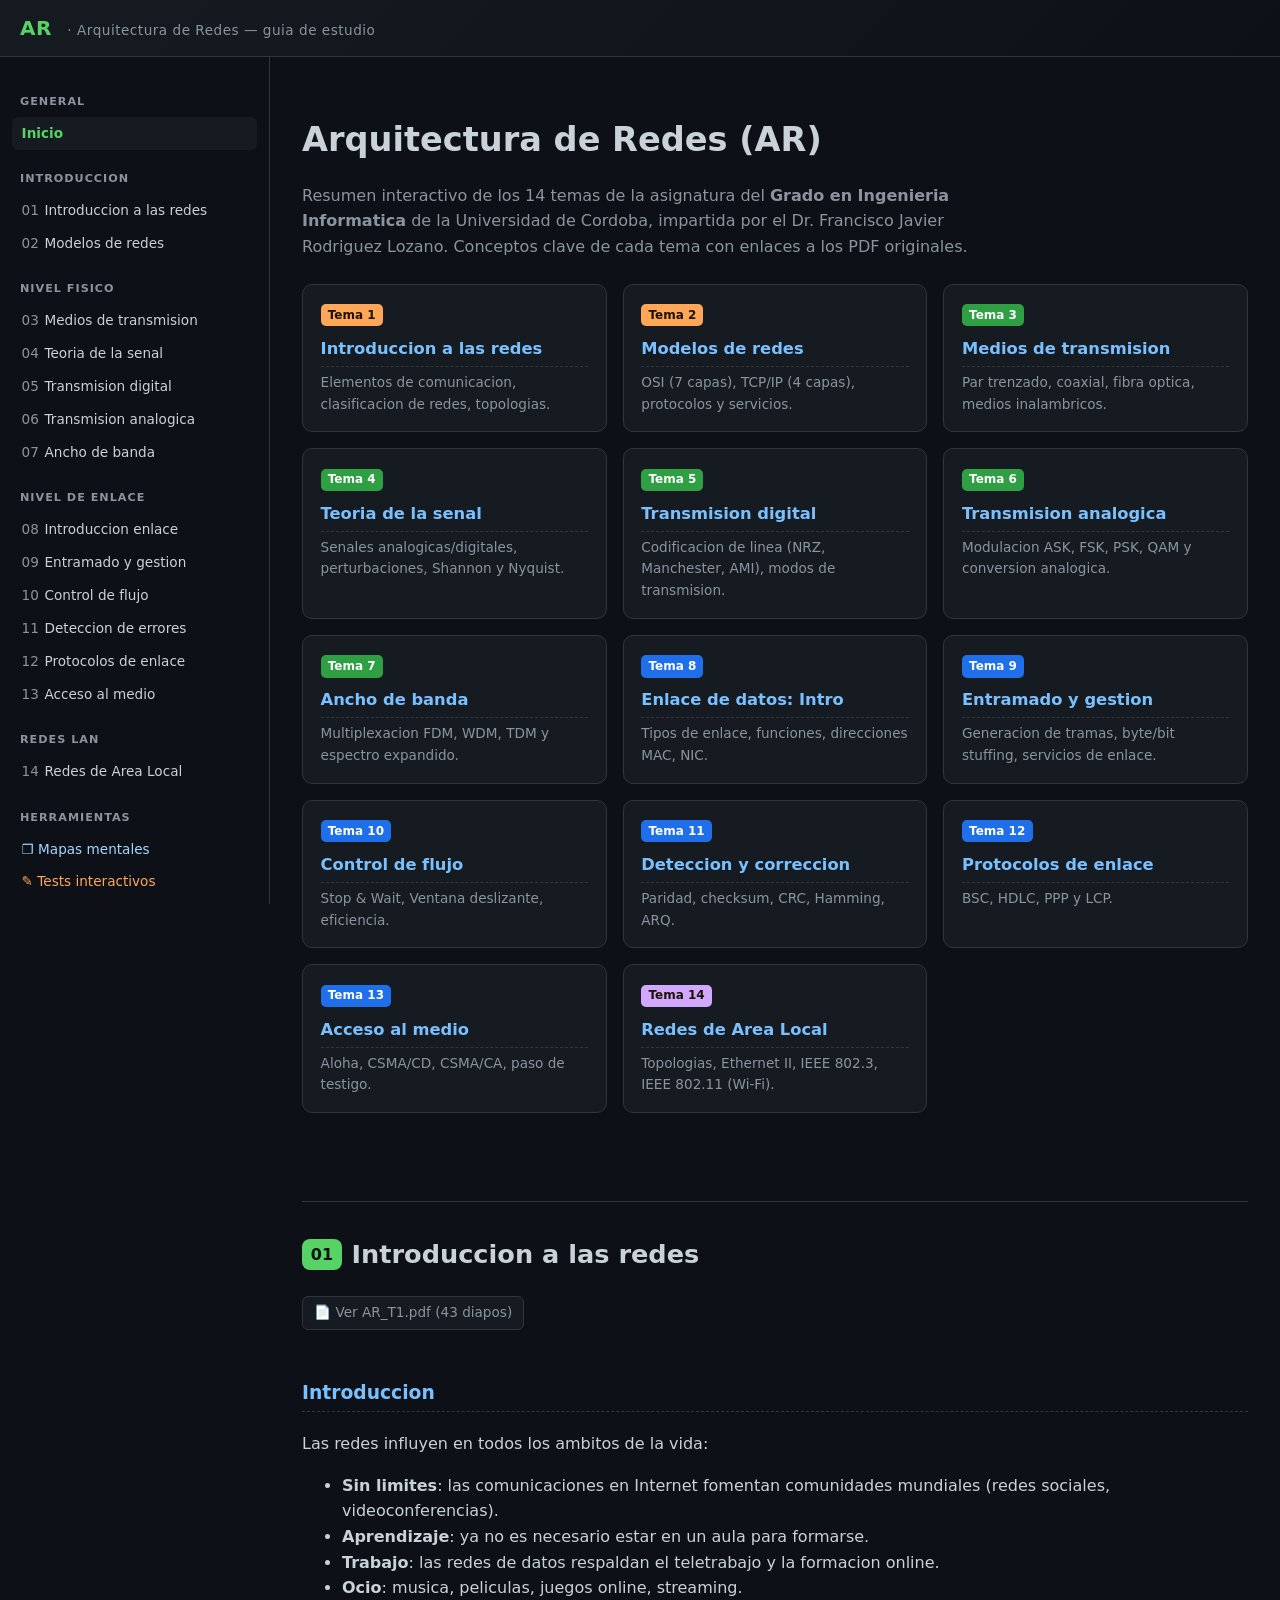
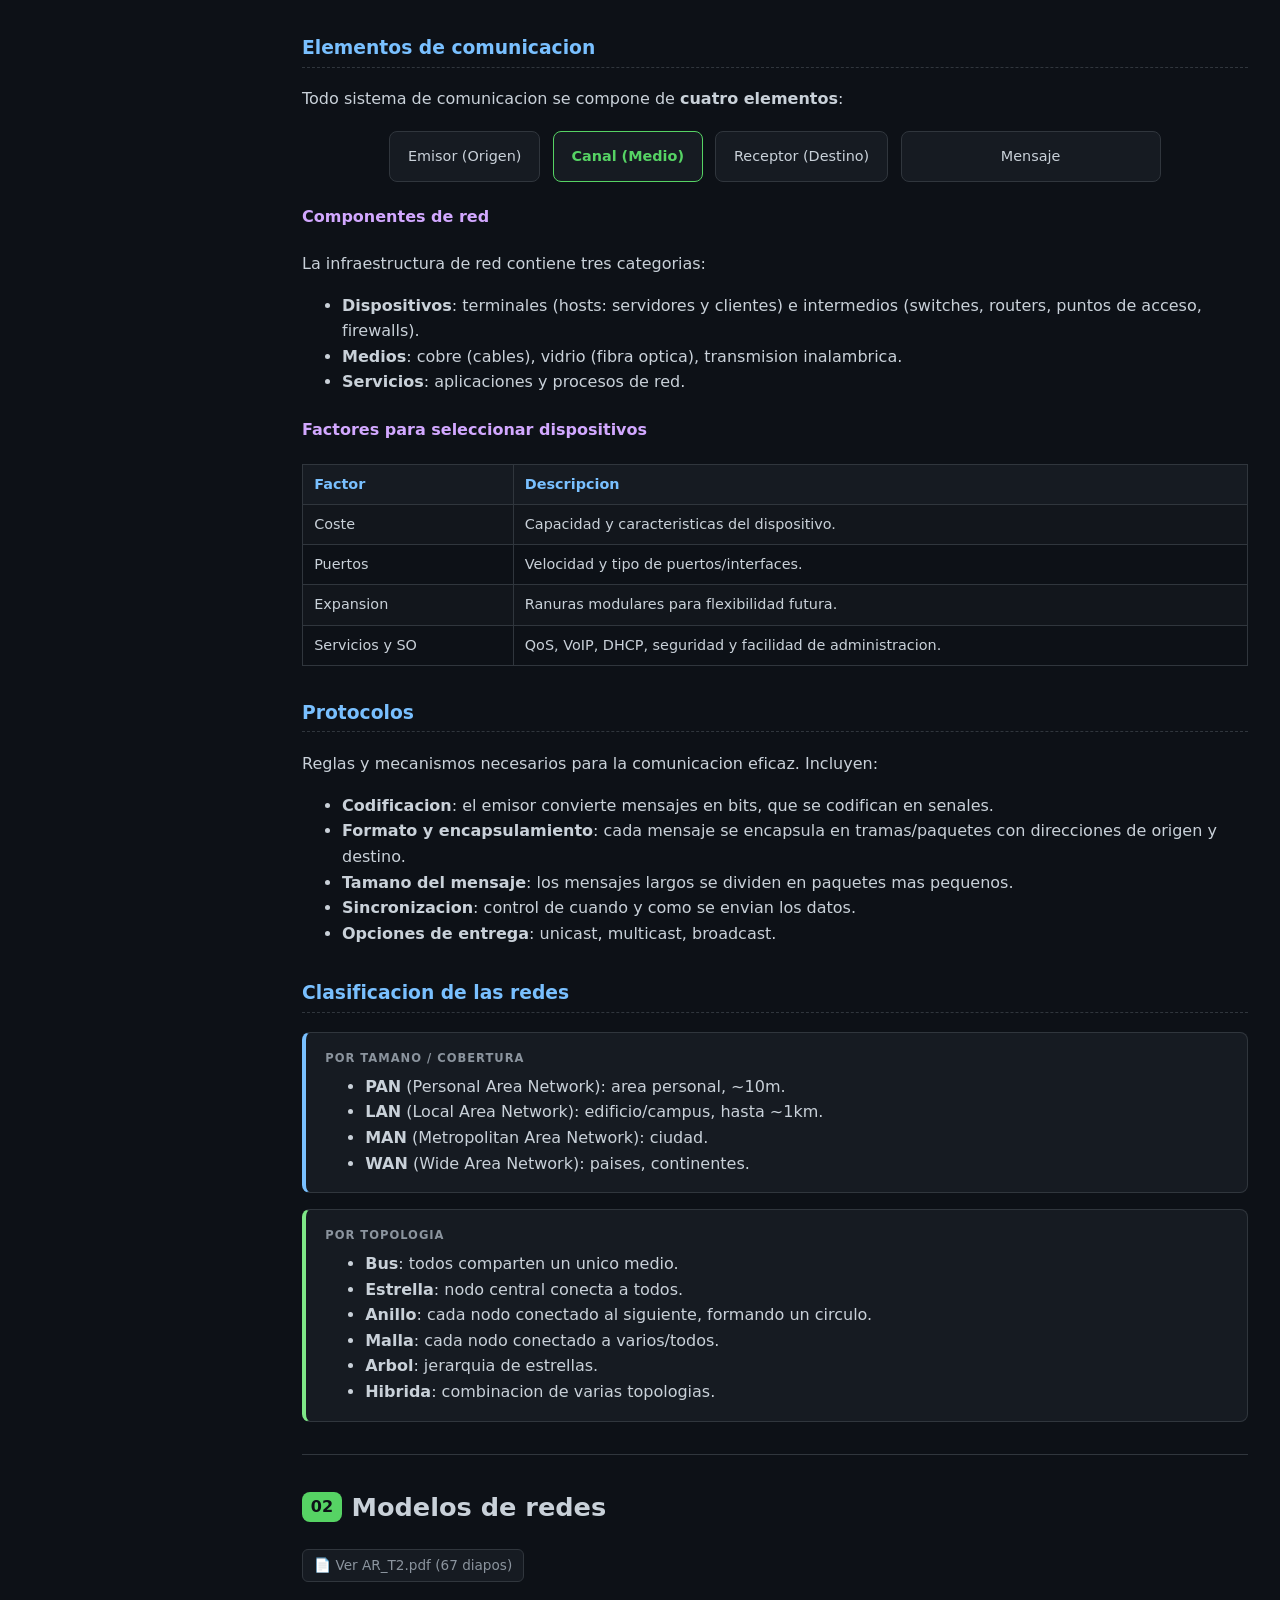
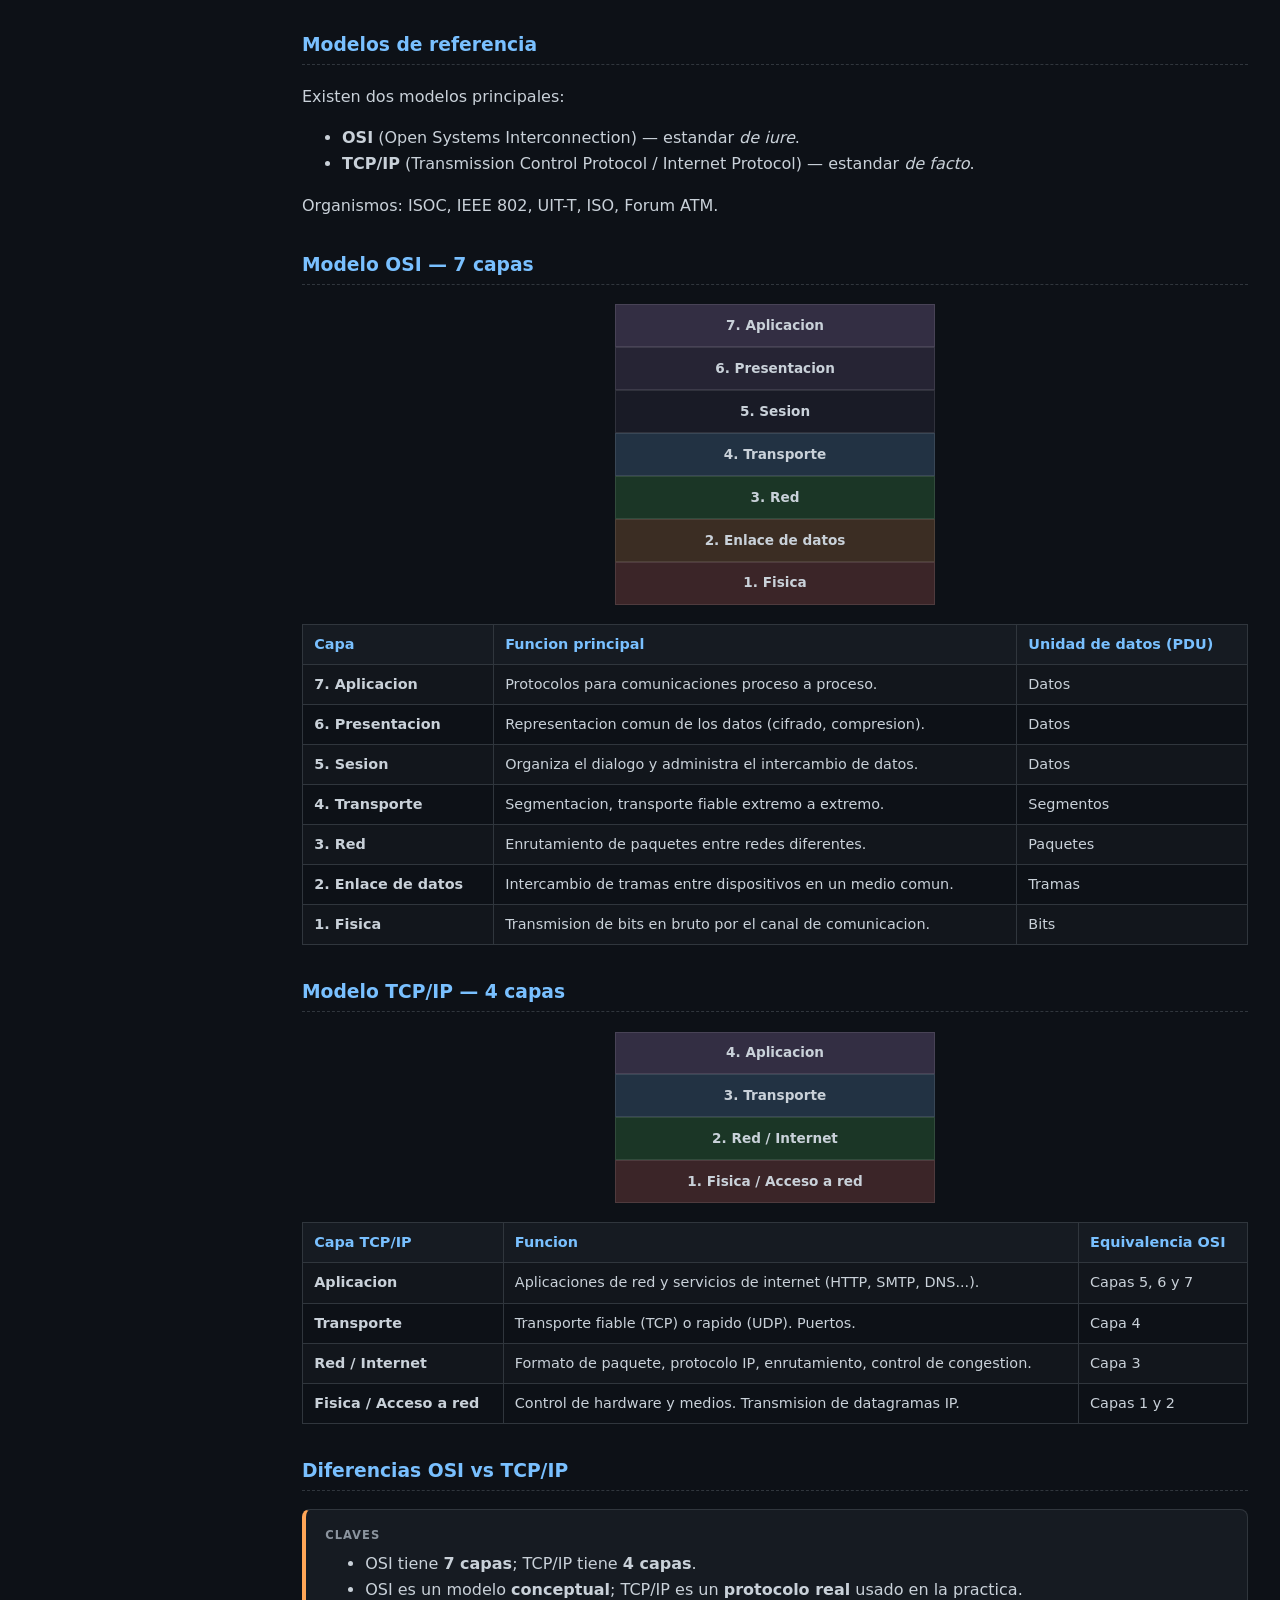
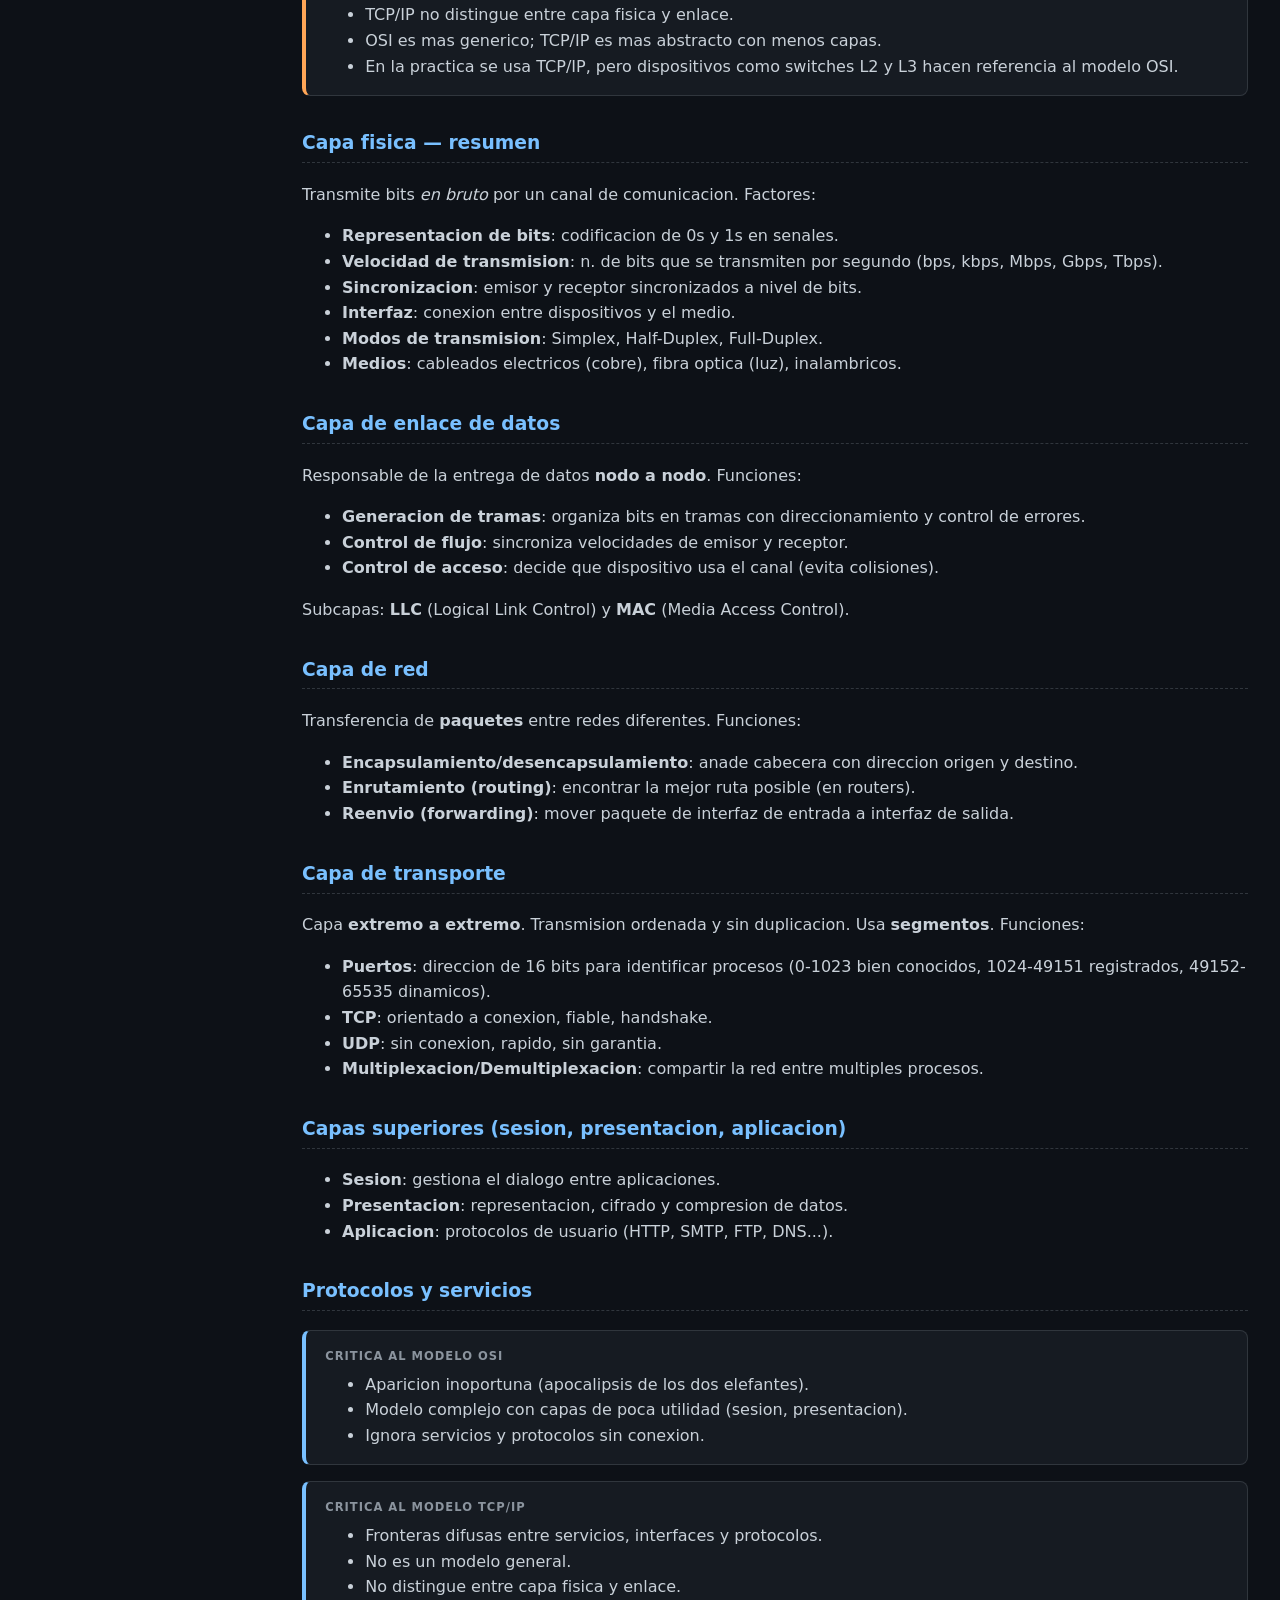
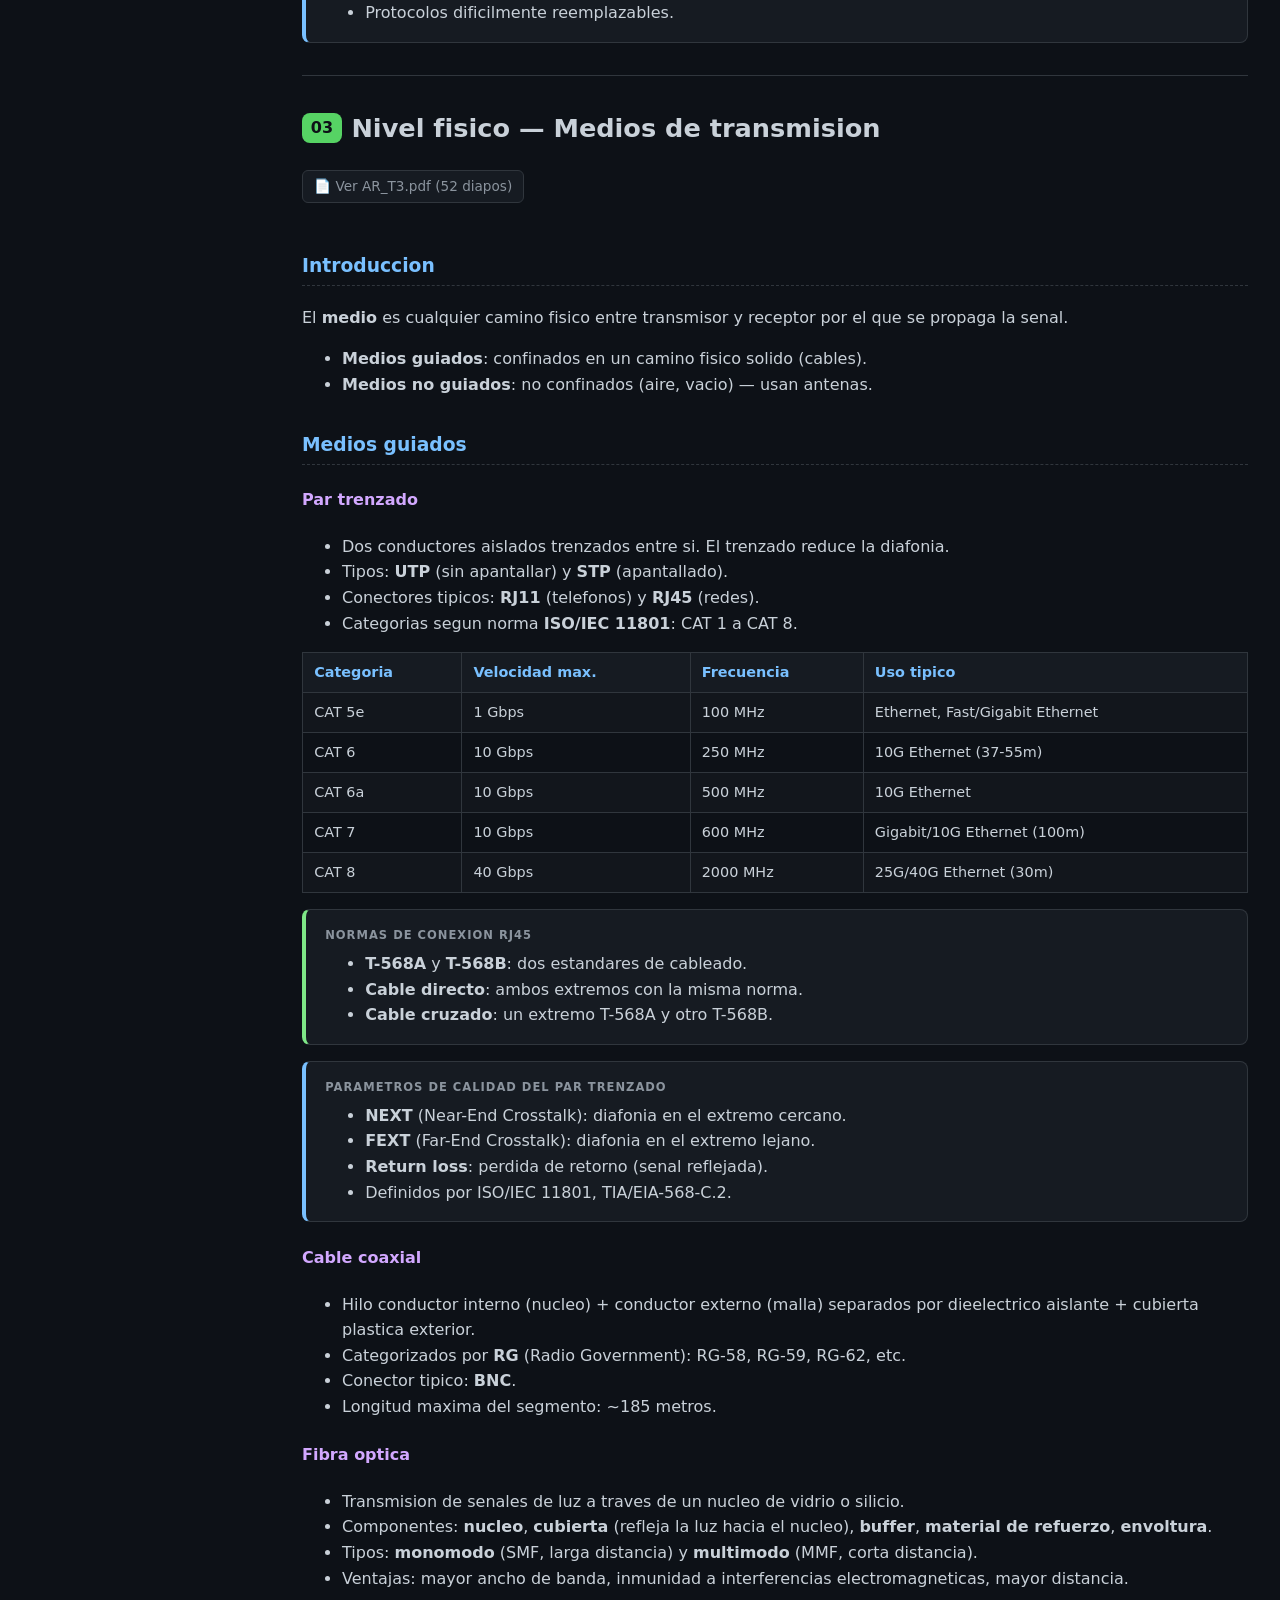
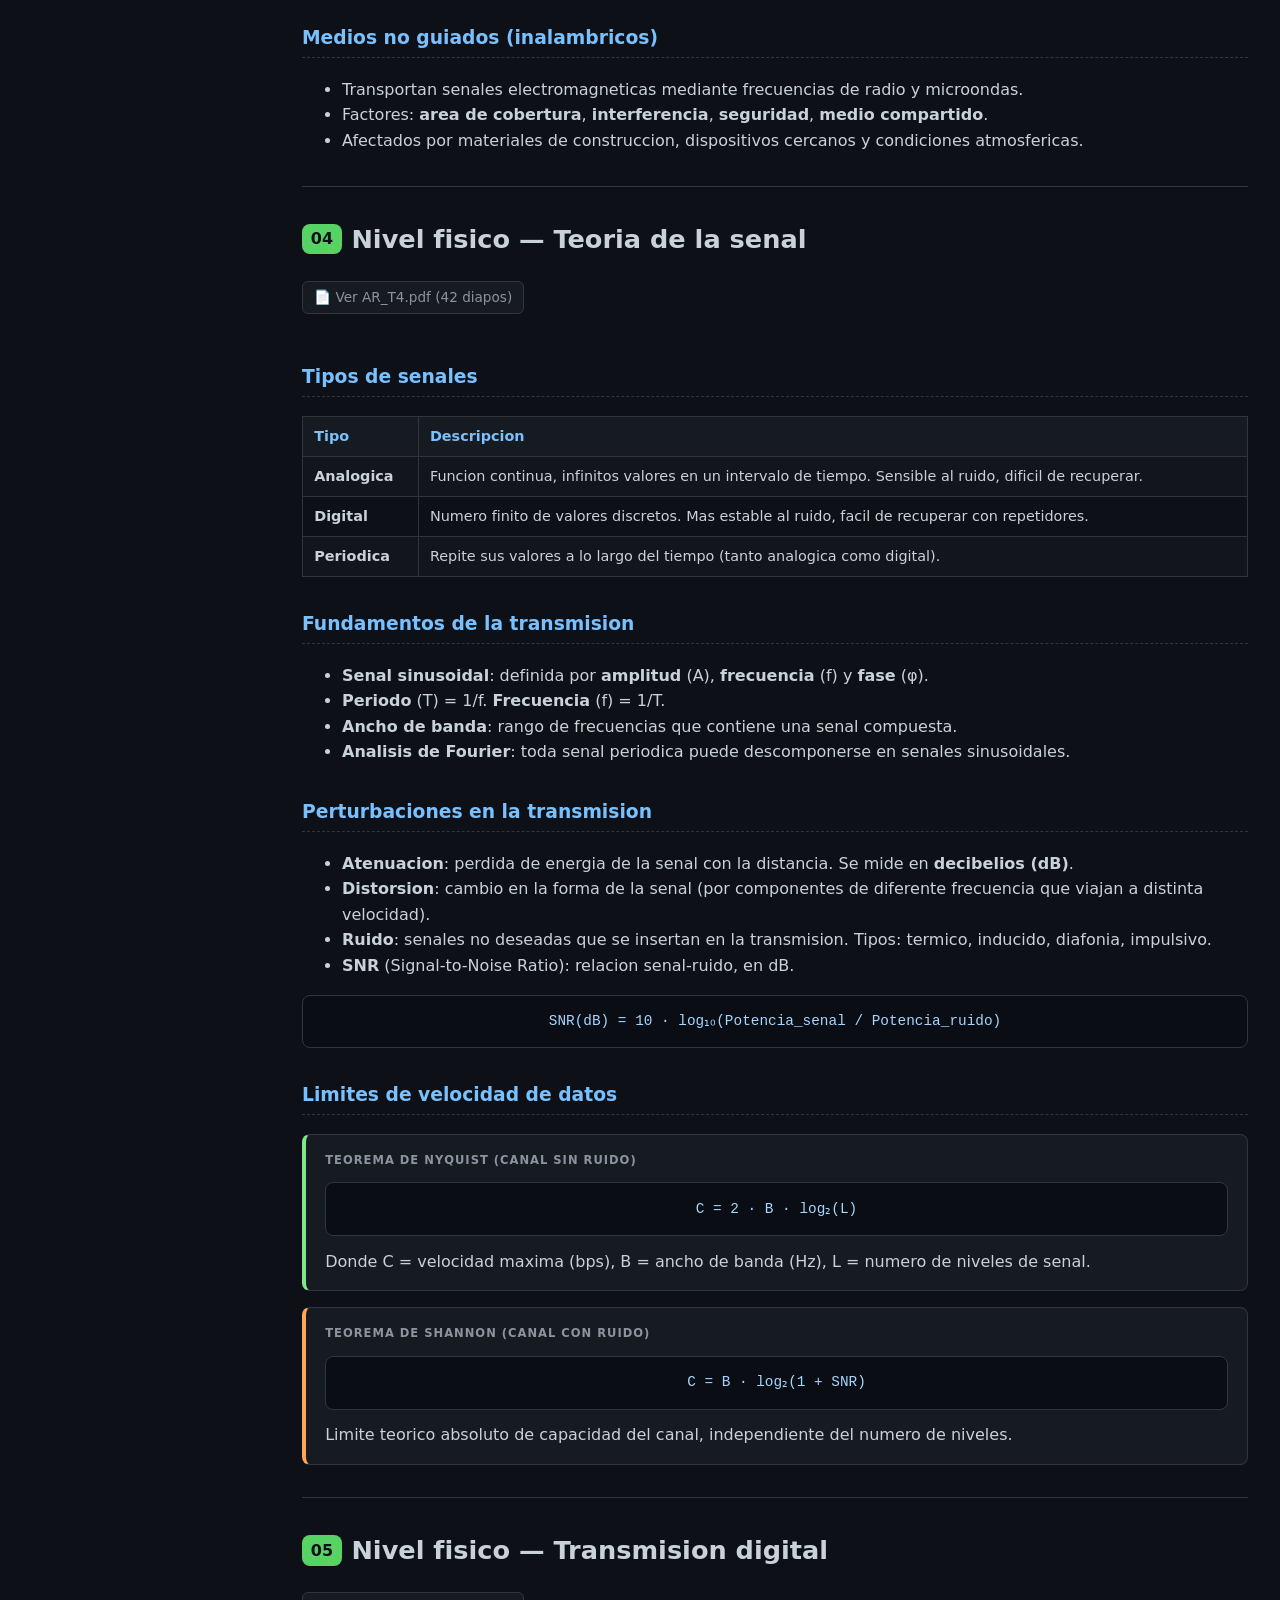
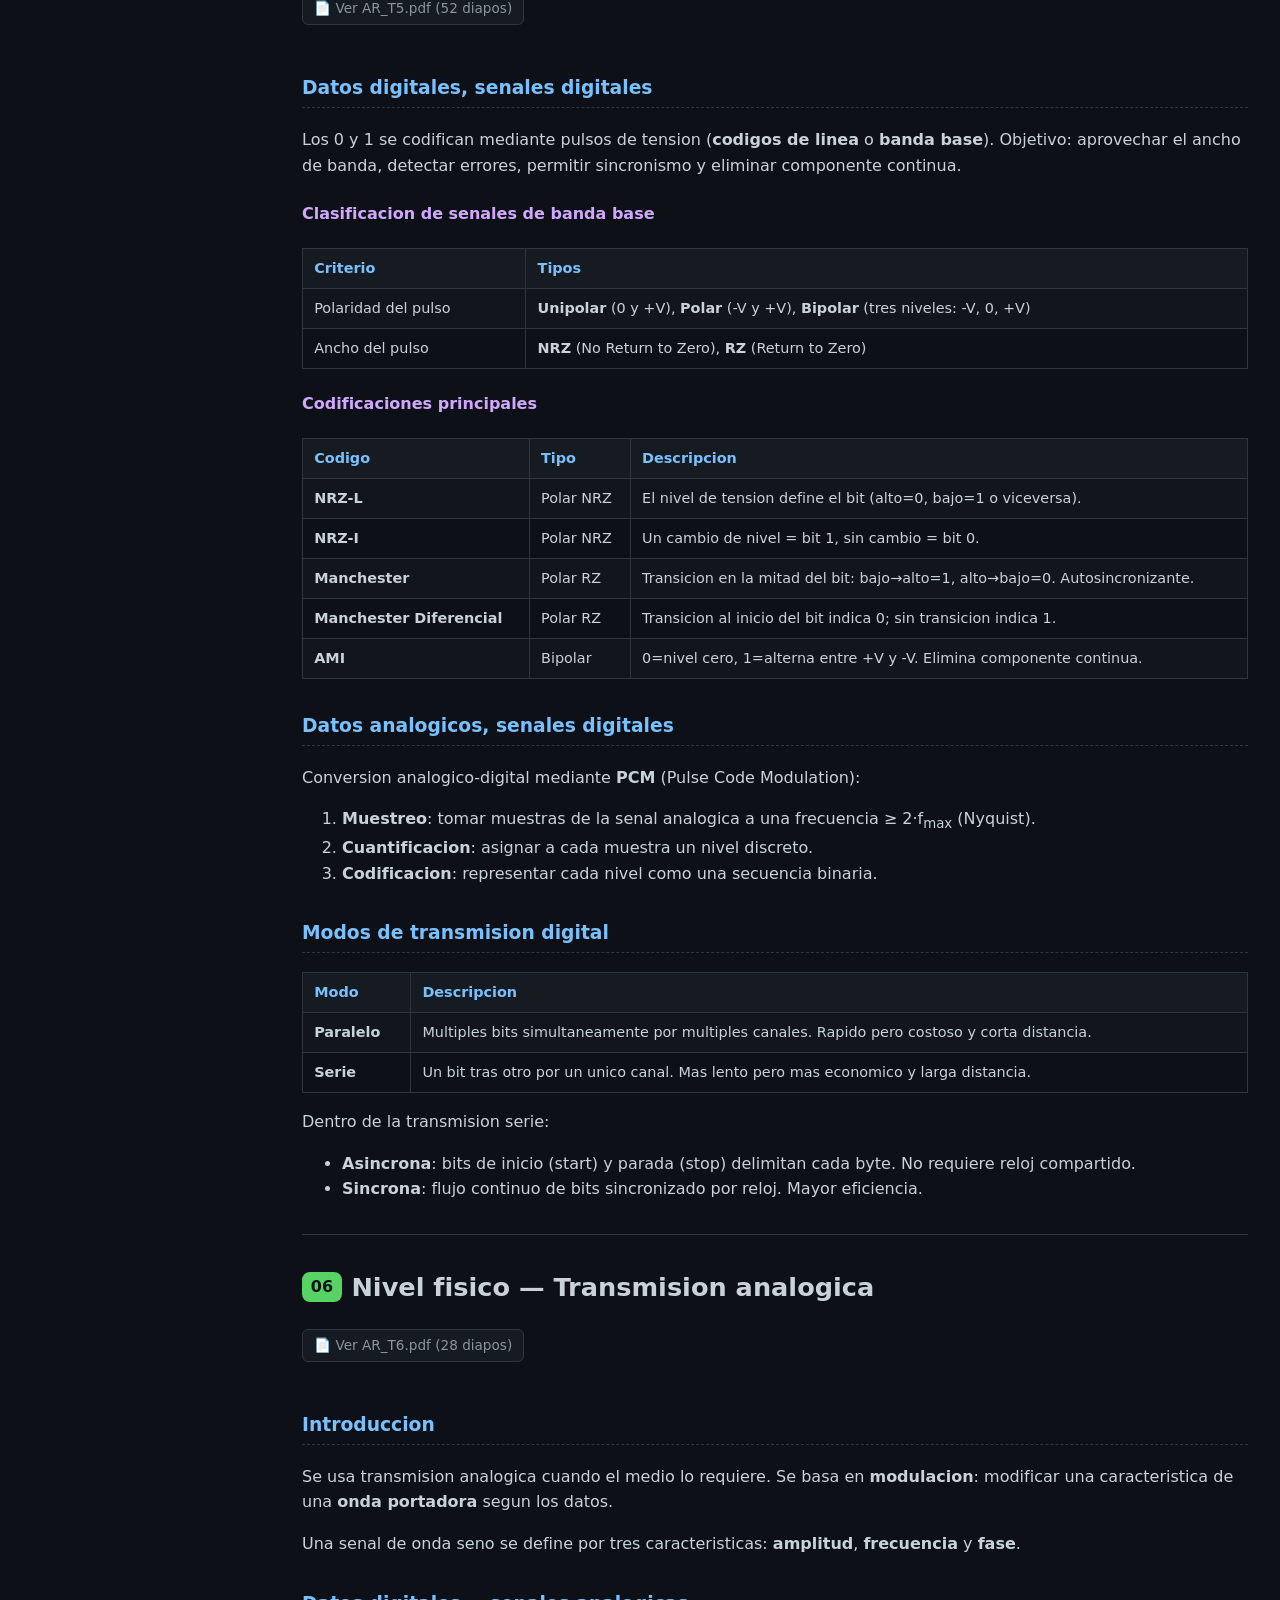
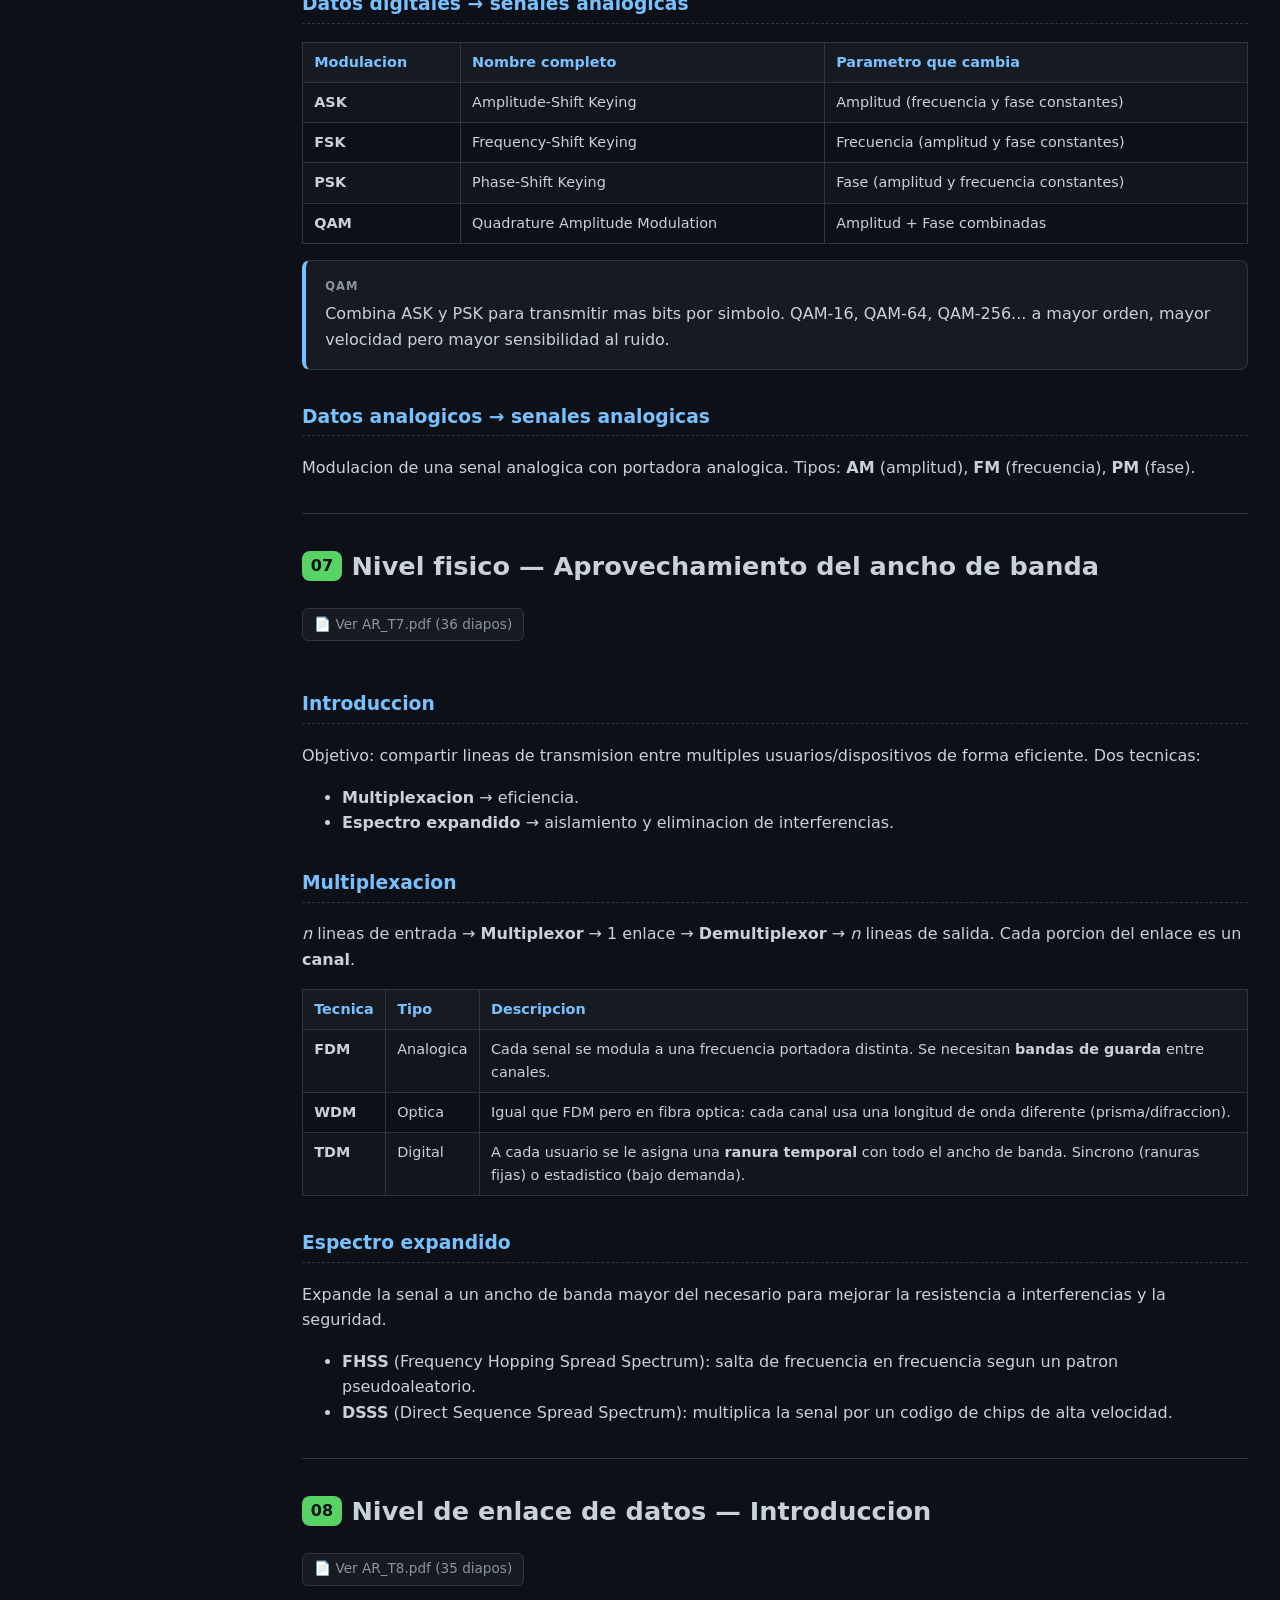
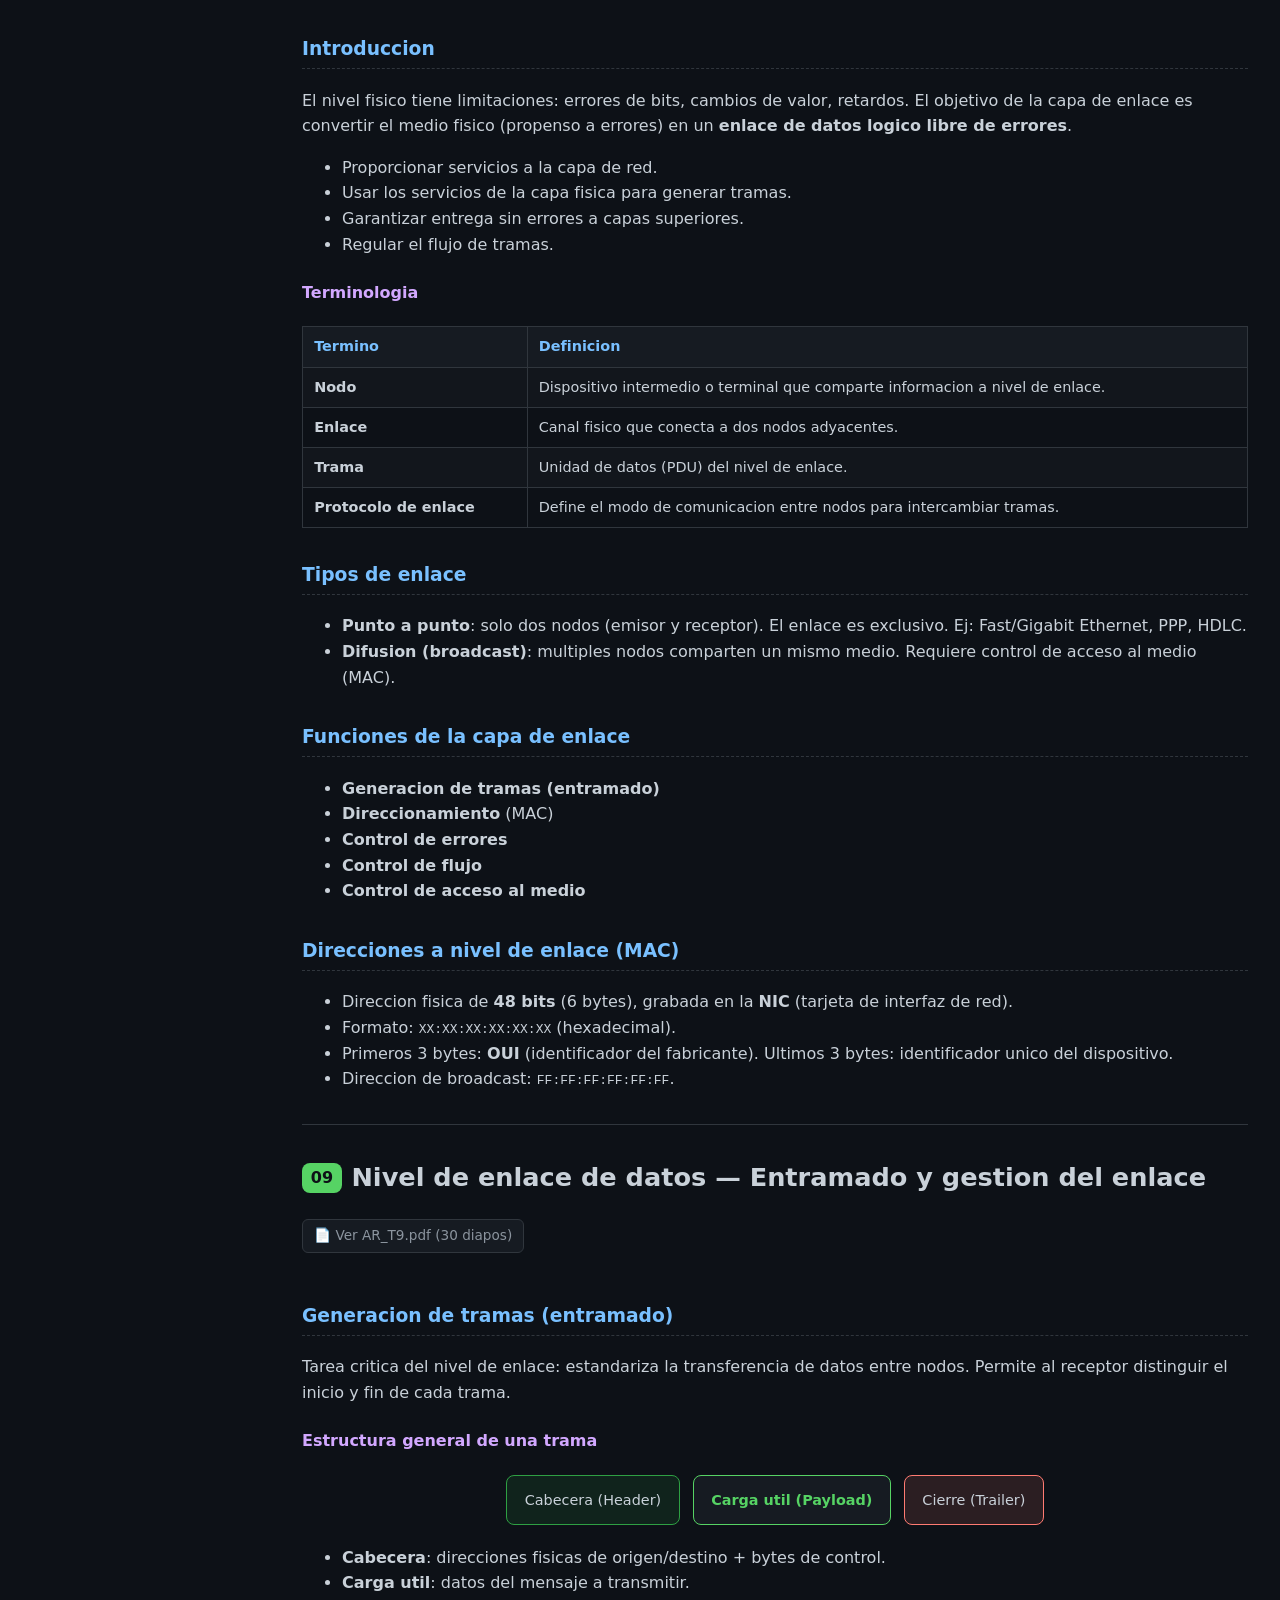
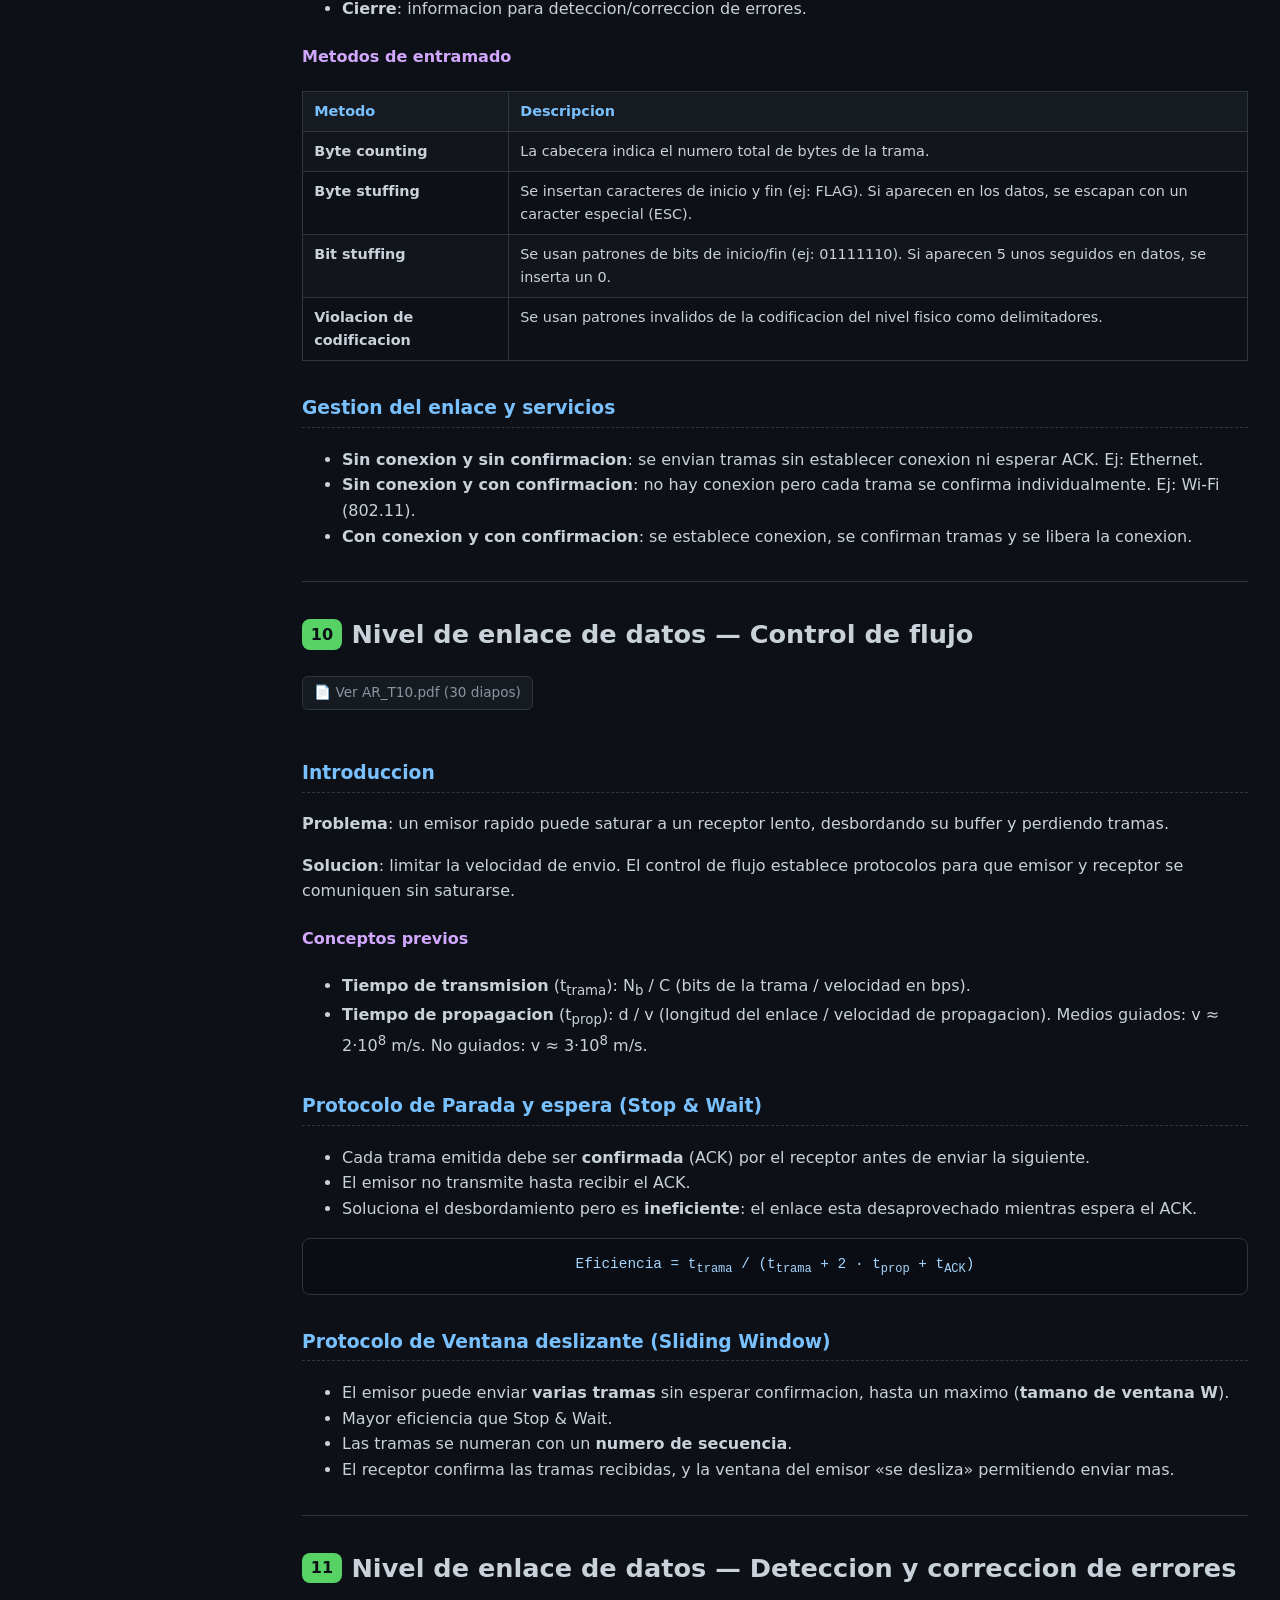
==== commit f8120c03: "Fix missing IIFE closure for mind maps module The mind maps JS block was missing its closing })(); w" ====
--- a/ar/index.html
+++ b/ar/index.html
@@ -1958,6 +1958,7 @@
 
 // Show first by default
 if(selEl.children.length){selEl.children[0].click();}
+})();
 
 /* ===== TESTS INTERACTIVOS ===== */
 (function(){
